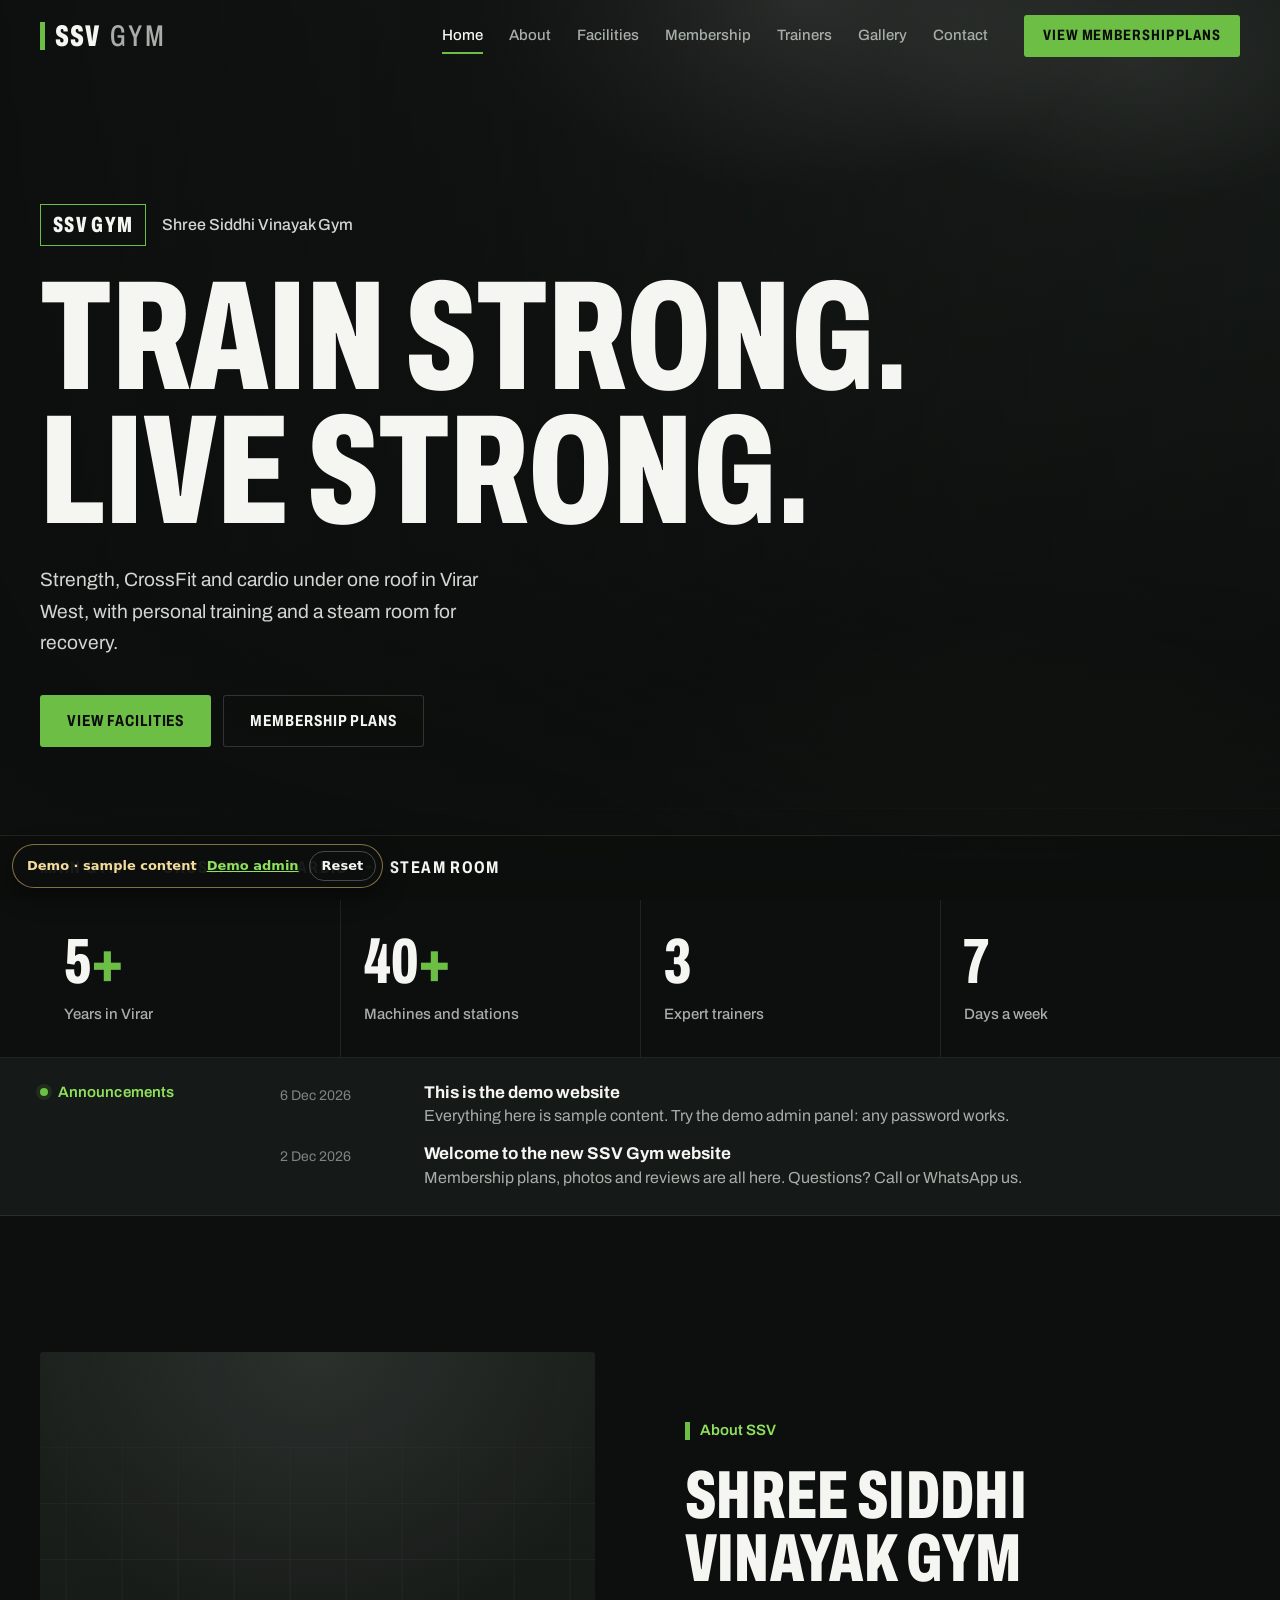
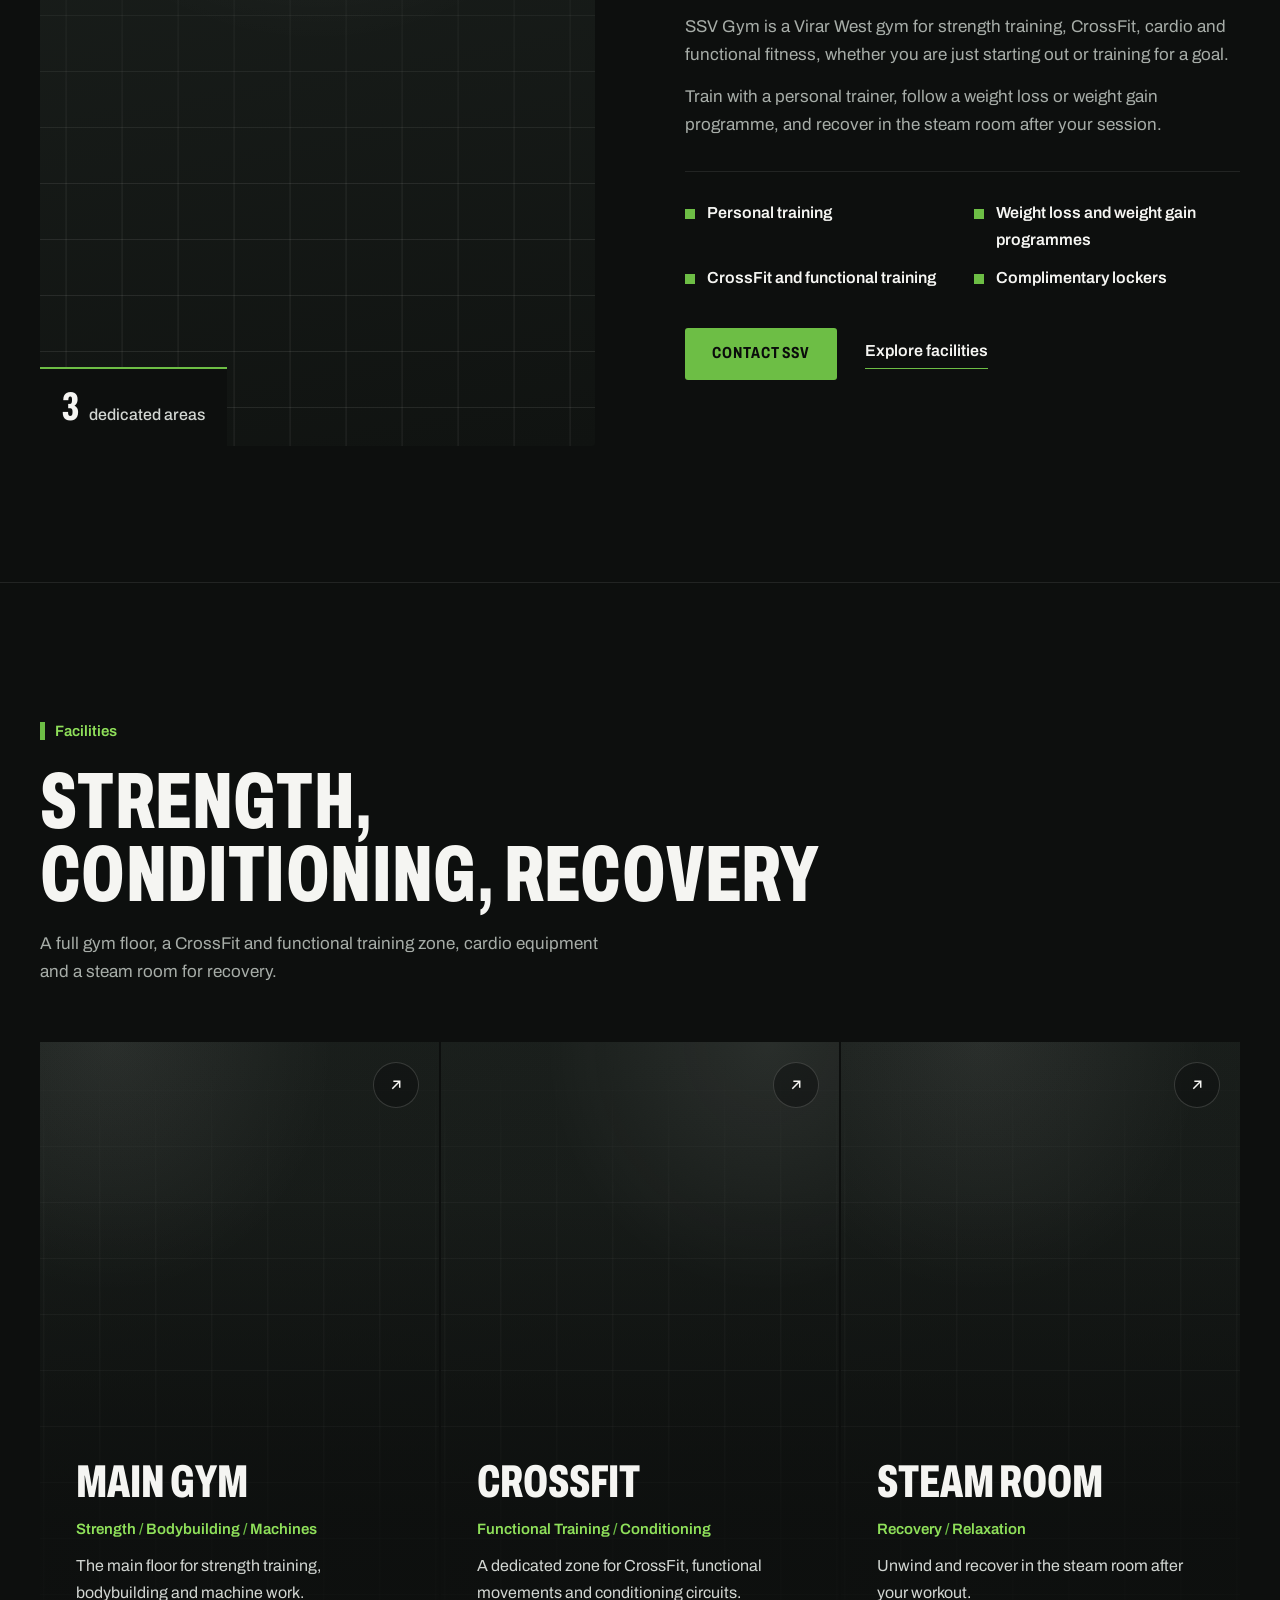
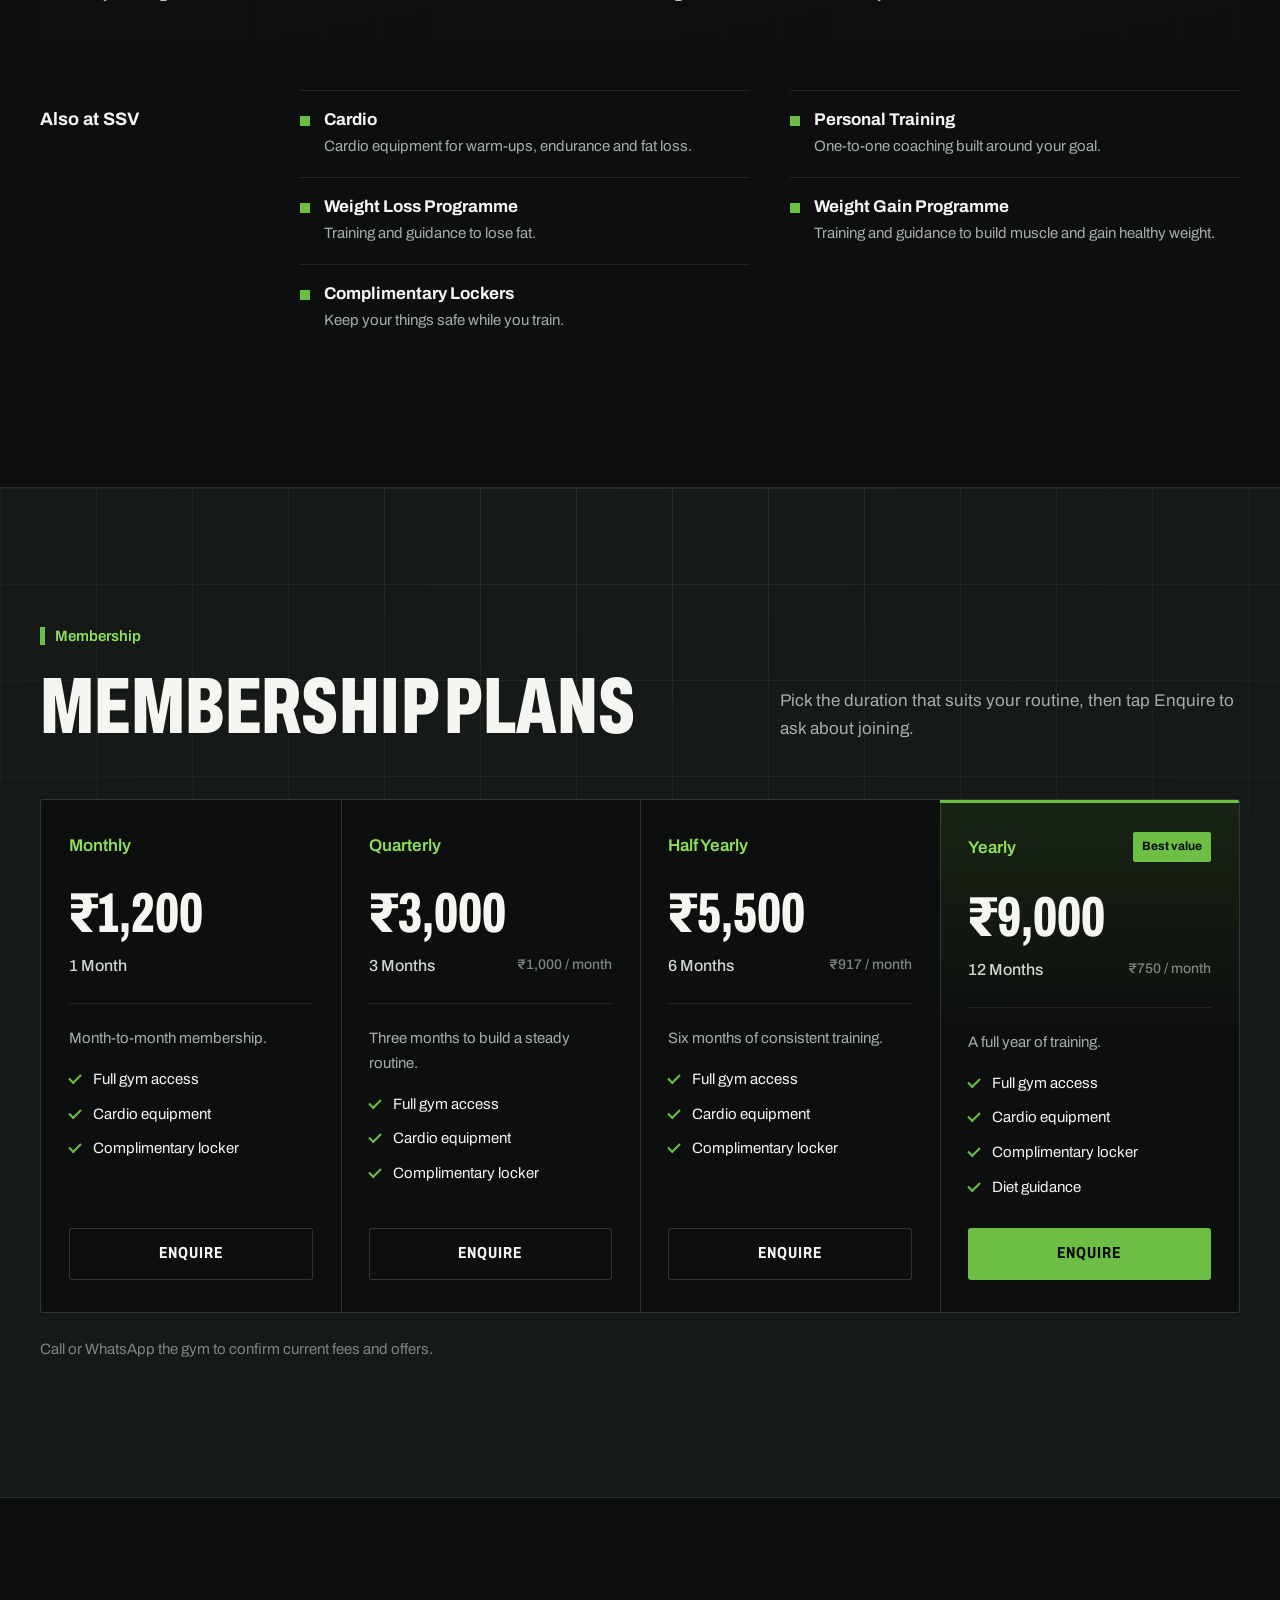
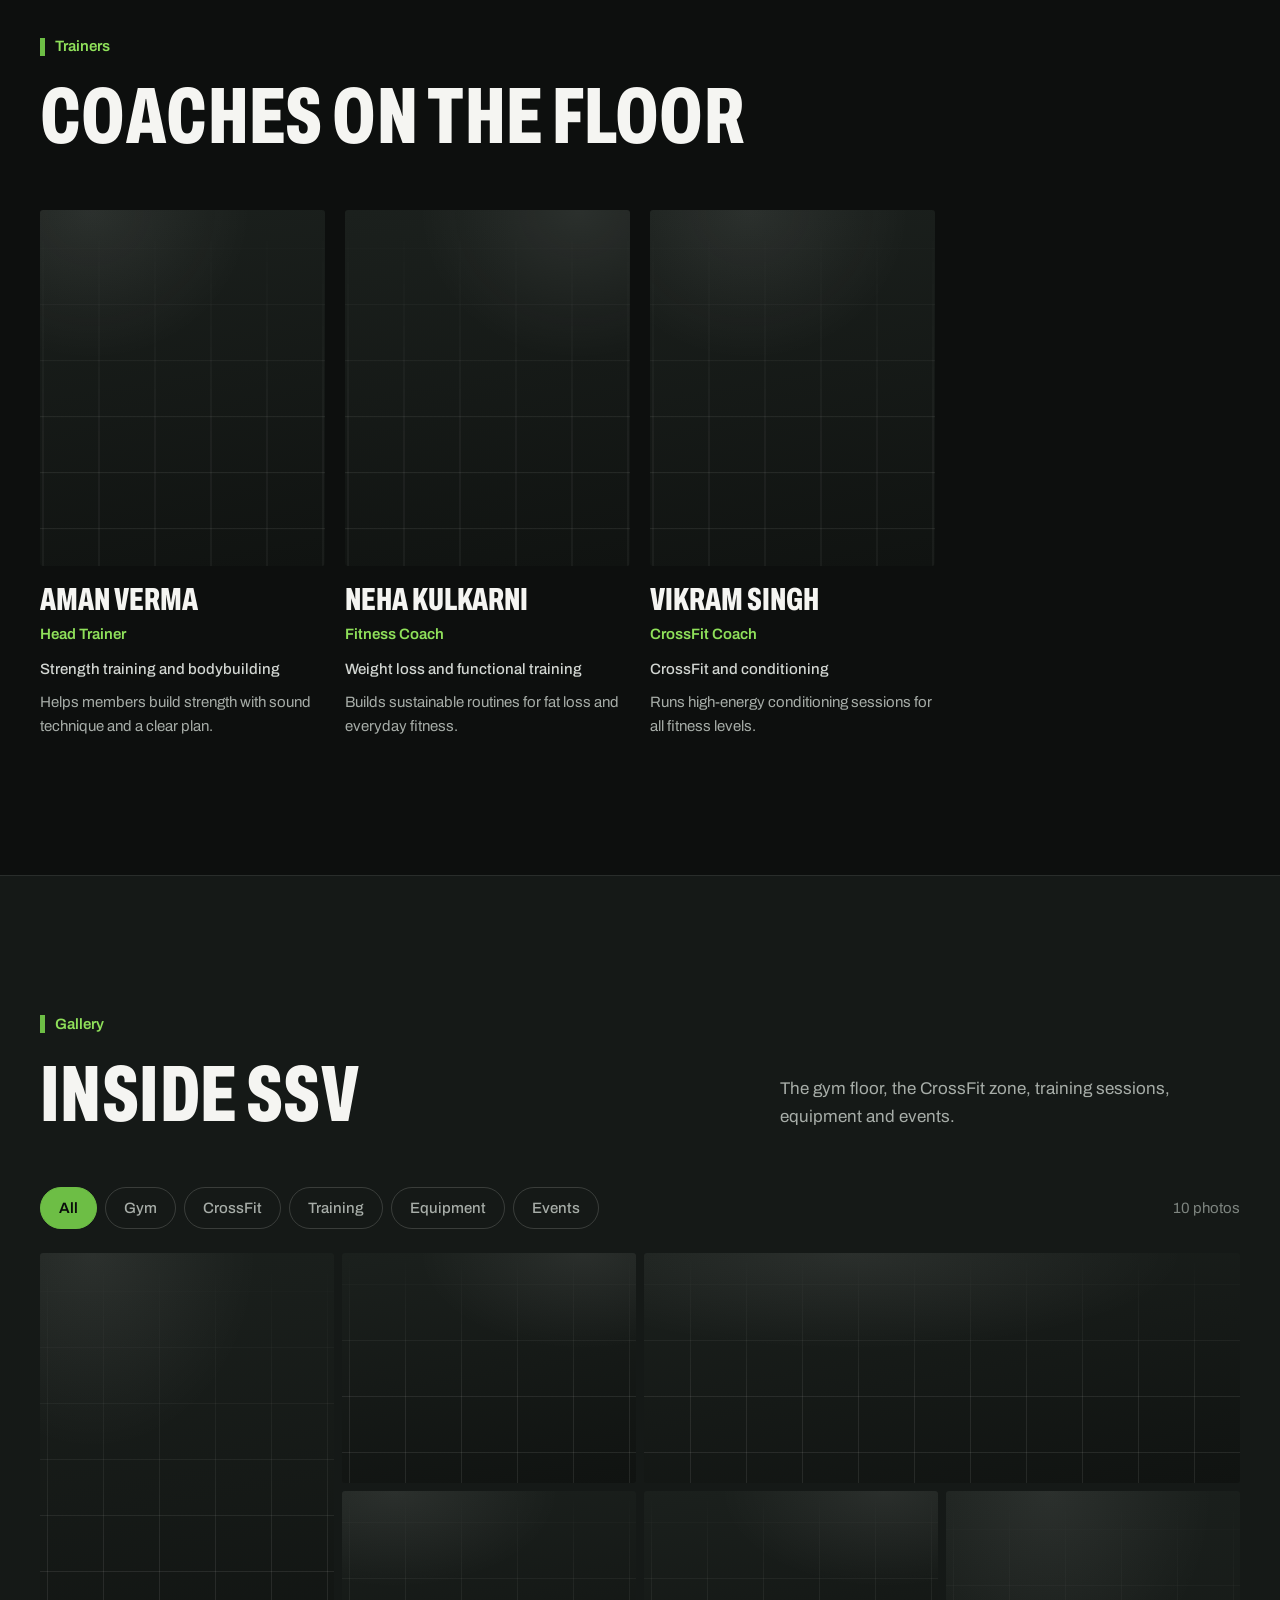
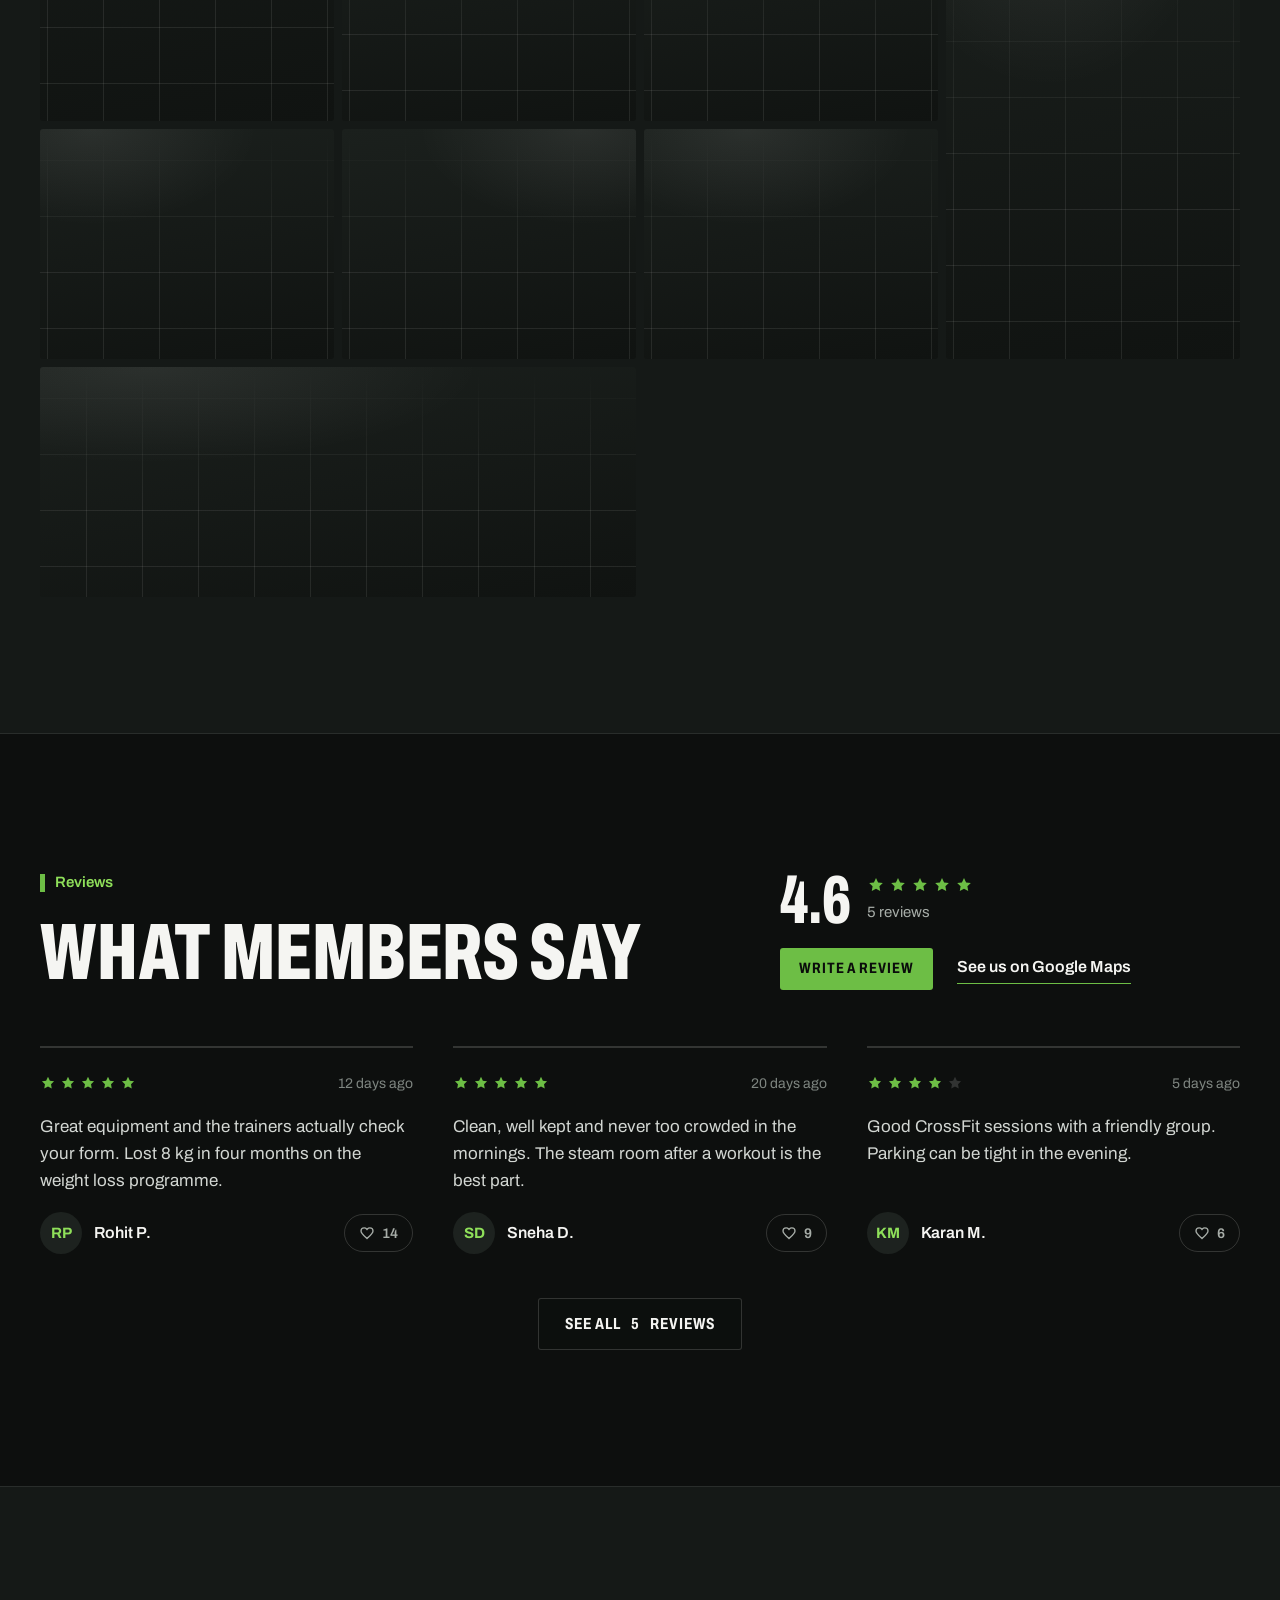
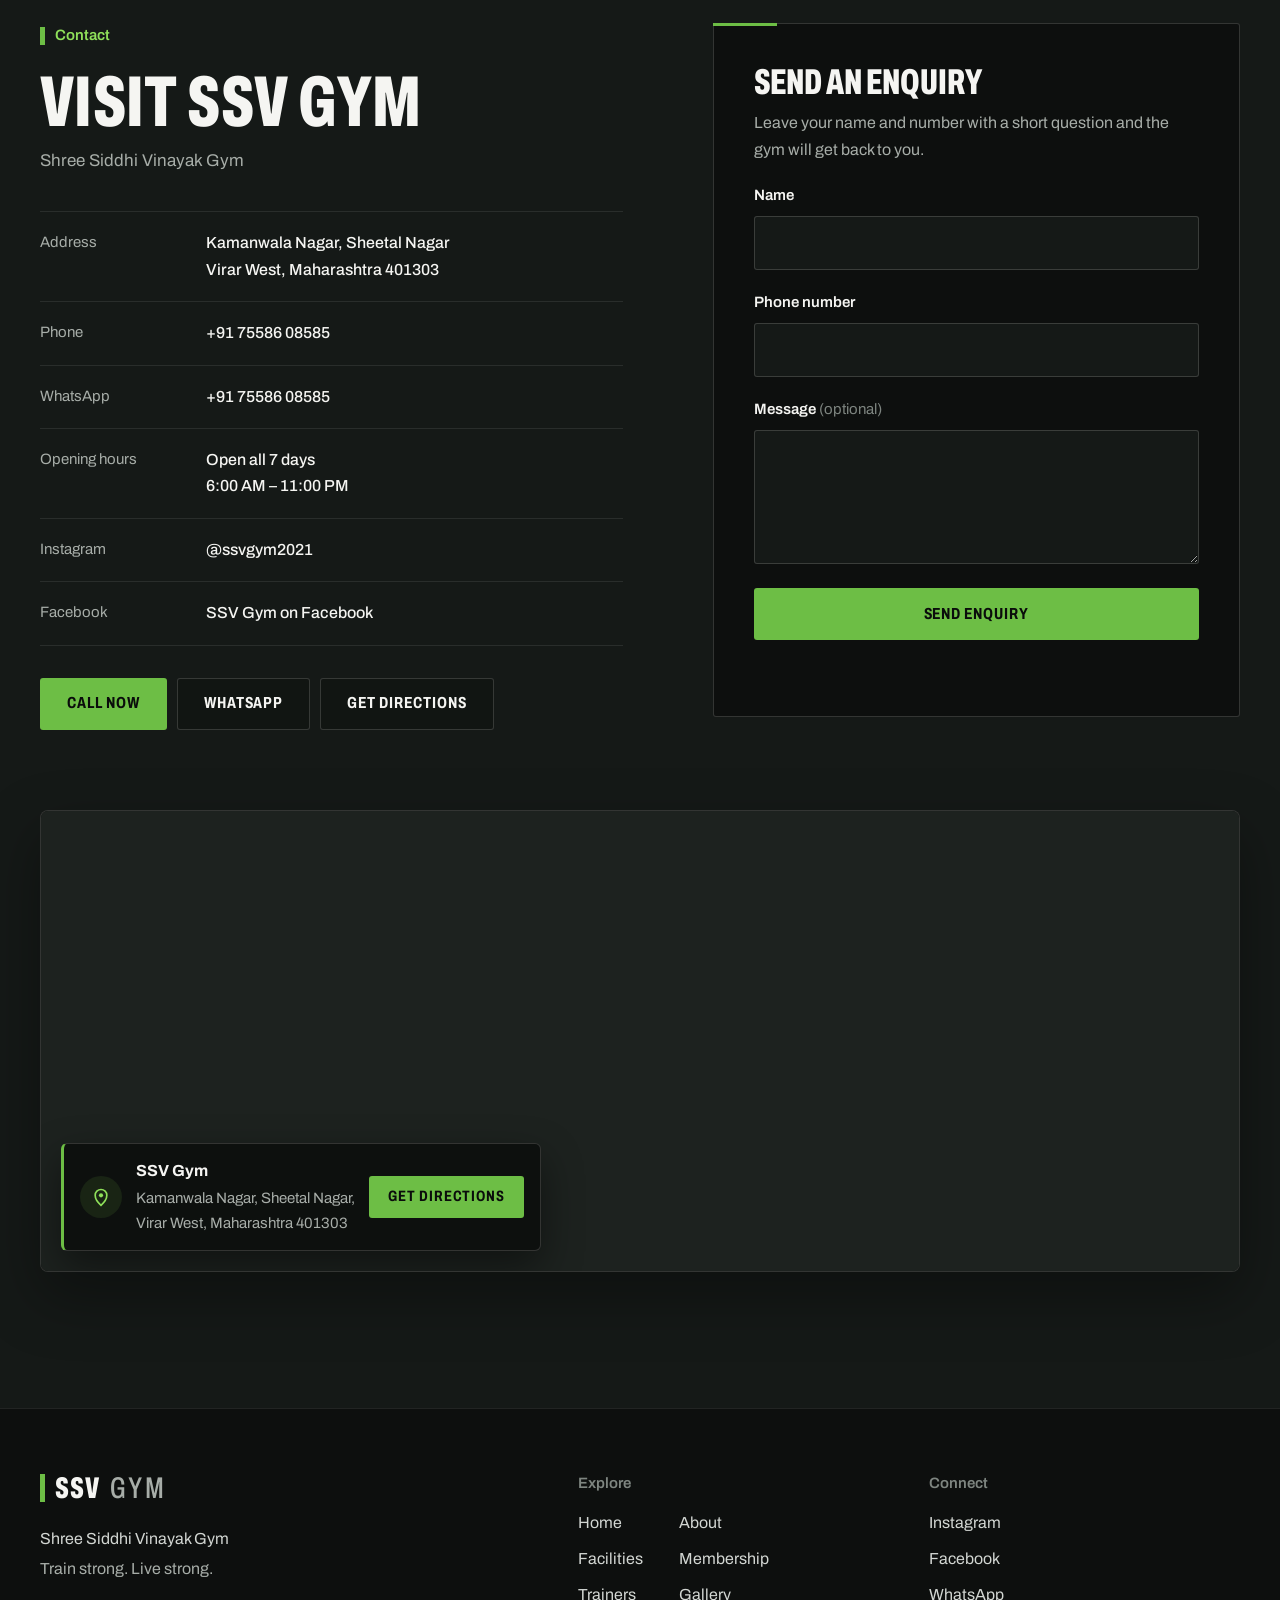
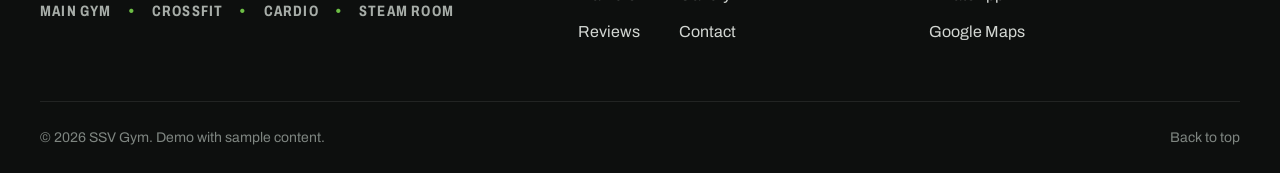
==== demo/index.html @ 65cac1b0 "first commit" ====
<!DOCTYPE html>
<html lang="en">
<head>
  <meta charset="utf-8">
  <meta name="viewport" content="width=device-width, initial-scale=1, viewport-fit=cover">
  <meta name="robots" content="noindex, nofollow">
  <title>Demo · SSV Gym | Shree Siddhi Vinayak Gym, Virar West</title>
  <meta name="description" content="Demo of the SSV Gym website with sample content.">
  <meta name="theme-color" content="#0D0F0E">
  <link rel="icon" href="../assets/favicon.jpg" type="image/jpeg">
  <link rel="preconnect" href="https://fonts.googleapis.com">
  <link rel="preconnect" href="https://fonts.gstatic.com" crossorigin>
  <link rel="stylesheet" href="https://fonts.googleapis.com/css2?family=Archivo:wdth,wght@62..125,400..800&display=swap">
  <link rel="stylesheet" href="../css/style.css?v=1.4.0">
  <script>document.documentElement.classList.add('js');</script>
  <script type="application/json" id="fallback-general">
  {
    "gym_name": "SSV Gym",
    "full_name": "Shree Siddhi Vinayak Gym",
    "phone": "+91 75586 08585",
    "whatsapp": "+91 75586 08585",
    "address": "Kamanwala Nagar, Sheetal Nagar | Virar West, Maharashtra 401303",
    "opening_hours": "Open all 7 days | 6:00 AM – 11:00 PM",
    "maps_url": "https://maps.app.goo.gl/EX4aAEYxKCztUjqv6",
    "instagram_url": "https://www.instagram.com/ssvgym2021/",
    "facebook_url": "https://www.facebook.com/p/SSV-GYM-100069942823280/",
    "review_form": false
  }
  </script>
</head>
<body class="has-mobile-bar">
  <!-- DEMO WEBSITE: sample content from demo-data.js, kept in this browser. -->
  <a class="skip-link" href="#main">Skip to content</a>

  <header class="site-header">
    <div class="container site-header__inner">
      <a class="logo" href="#home" aria-label="SSV Gym, back to top">
        <span class="logo__bar" aria-hidden="true"></span><span class="logo__word">SSV</span><span class="logo__gym">Gym</span>
      </a>
      <nav class="nav" id="site-nav" aria-label="Main">
        <ul class="nav__list">
          <li><a class="nav__link" href="#home">Home</a></li>
          <li><a class="nav__link" href="#about">About</a></li>
          <li><a class="nav__link" href="#facilities">Facilities</a></li>
          <li><a class="nav__link" href="#membership">Membership</a></li>
          <li><a class="nav__link" href="#trainers">Trainers</a></li>
          <li><a class="nav__link" href="#gallery">Gallery</a></li>
          <li><a class="nav__link" href="#contact">Contact</a></li>
        </ul>
        <a class="btn btn--primary btn--sm nav__cta" href="#membership" data-requires="membership">View membership plans</a>
      </nav>
      <button class="nav-toggle" type="button" aria-expanded="false" aria-controls="site-nav" aria-label="Open menu"><span></span><span></span></button>
    </div>
  </header>

  <main id="main">
    <section class="hero" id="home" aria-labelledby="hero-title">
      <div class="hero__media media" id="hero-media" data-label="Hero photo"></div>
      <div class="hero__shade" aria-hidden="true"></div>
      <div class="container hero__inner">
        <h1 class="hero__title" id="hero-title">
          <span class="hero__brand"><b data-g="gym_name">SSV Gym</b><span data-g="full_name">Shree Siddhi Vinayak Gym</span></span>
          <span class="hero__heading" id="hero-heading"><span class="hero__line">Train strong.</span><span class="hero__line">Live strong.</span></span>
        </h1>
        <p class="hero__sub" data-g="hero_subtitle" data-optional>Strength, CrossFit and cardio under one roof in Virar West, with personal training and a steam room for recovery.</p>
        <div class="hero__actions">
          <a class="btn btn--primary" href="#facilities" data-requires="facilities">View facilities</a>
          <a class="btn btn--ghost" href="#membership" data-requires="membership">Membership plans</a>
        </div>
      </div>
      <div class="hero__strip">
        <div class="container">
          <ul class="facility-strip" data-g-list="facility_strip" aria-label="Areas at SSV Gym"><li>Main Gym</li><li>CrossFit</li><li>Cardio</li><li>Steam Room</li></ul>
        </div>
      </div>
    </section>

    <section class="stats" id="stats" aria-label="SSV Gym at a glance" hidden>
      <div class="container"><dl class="stats__grid" id="stats-grid"></dl></div>
    </section>

    <section class="notice" id="announcements" aria-labelledby="notice-title" hidden>
      <div class="container notice__inner">
        <h2 class="notice__label" id="notice-title">Announcements</h2>
        <ul class="notice__list" id="notice-list"></ul>
      </div>
    </section>

    <section class="section about" id="about" aria-labelledby="about-title">
      <div class="container about__grid">
        <div class="about__media reveal">
          <div class="media media--portrait" id="about-media" data-label="About photo"></div>
          <p class="about__tag" hidden><strong id="zone-count">3</strong> dedicated areas</p>
        </div>
        <div class="about__body reveal">
          <p class="section-label">About SSV</p>
          <h2 id="about-title" data-g="about_heading">Shree Siddhi Vinayak Gym</h2>
          <div class="about__text" id="about-text"><p>SSV Gym is a Virar West gym for strength training, CrossFit, cardio and functional fitness.</p></div>
          <ul class="highlights" id="about-highlights"></ul>
          <div class="about__actions">
            <a class="btn btn--primary" href="#contact">Contact SSV</a>
            <a class="text-link" href="#facilities" data-requires="facilities">Explore facilities</a>
          </div>
        </div>
      </div>
    </section>

    <section class="section facilities" id="facilities" aria-labelledby="facilities-title">
      <div class="container">
        <header class="section-head reveal">
          <p class="section-label">Facilities</p>
          <h2 id="facilities-title">Strength, conditioning, recovery</h2>
          <p class="section-head__lead" data-g="facilities_intro" data-optional></p>
        </header>
        <div class="facility-grid reveal" id="facility-grid"></div>
        <div class="facility-extra" id="facility-extra" hidden>
          <h3 class="facility-extra__title">Also at SSV</h3>
          <ul class="facility-extra__list" id="facility-extra-list"></ul>
        </div>
      </div>
    </section>

    <section class="section plans" id="membership" aria-labelledby="plans-title">
      <div class="container">
        <header class="section-head section-head--split reveal">
          <div>
            <p class="section-label">Membership</p>
            <h2 id="plans-title">Membership plans</h2>
          </div>
          <p class="section-head__lead">Pick the duration that suits your routine, then tap Enquire to ask about joining.</p>
        </header>
        <div class="plan-board reveal" id="plan-grid"></div>
        <p class="plans__note">Call or WhatsApp the gym to confirm current fees and offers.</p>
      </div>
    </section>

    <section class="section trainers" id="trainers" aria-labelledby="trainers-title">
      <div class="container">
        <header class="section-head reveal">
          <p class="section-label">Trainers</p>
          <h2 id="trainers-title">Coaches on the floor</h2>
        </header>
        <div class="trainer-grid reveal" id="trainer-grid"></div>
      </div>
    </section>

    <section class="section gallery" id="gallery" aria-labelledby="gallery-title">
      <div class="container">
        <header class="section-head section-head--split reveal">
          <div>
            <p class="section-label">Gallery</p>
            <h2 id="gallery-title">Inside SSV</h2>
          </div>
          <p class="section-head__lead">The gym floor, the CrossFit zone, training sessions, equipment and events.</p>
        </header>
        <div class="gallery__bar">
          <div class="chips" id="gallery-filters" role="group" aria-label="Filter photos by category"></div>
          <p class="gallery__count" id="gallery-count" aria-live="polite"></p>
        </div>
        <div class="gallery-grid" id="gallery-grid"></div>
      </div>
    </section>

    <section class="section reviews" id="reviews" aria-labelledby="reviews-title">
      <div class="container">
        <header class="section-head section-head--split reveal">
          <div>
            <p class="section-label">Reviews</p>
            <h2 id="reviews-title">What members say</h2>
          </div>
          <div class="reviews__aside">
            <div class="reviews__summary" id="reviews-summary" hidden>
              <strong class="reviews__avg" id="reviews-avg">0.0</strong>
              <div><div id="reviews-avg-stars"></div><span class="reviews__count" id="reviews-count"></span></div>
            </div>
            <div class="reviews__actions">
              <button class="btn btn--primary btn--sm" type="button" id="write-review" hidden>Write a review</button>
              <a class="text-link" id="google-reviews" href="#reviews" target="_blank" rel="noopener" hidden>See us on Google Maps</a>
            </div>
          </div>
        </header>
        <p class="reviews__note" id="reviews-note" role="status" hidden></p>
        <div class="review-grid reveal" id="review-grid"></div>
        <div class="reviews__more" id="reviews-more" hidden>
          <button class="btn btn--ghost" type="button" id="all-reviews">See all <span id="all-reviews-count"></span> reviews</button>
        </div>
      </div>
    </section>

    <section class="section contact" id="contact" aria-labelledby="contact-title">
      <div class="container contact__grid">
        <div class="contact__info reveal">
          <p class="section-label">Contact</p>
          <h2 id="contact-title">Visit <span data-g="gym_name">SSV Gym</span></h2>
          <p class="contact__full" data-g="full_name">Shree Siddhi Vinayak Gym</p>
          <dl class="contact__list">
            <div data-row="address"><dt>Address</dt><dd data-g-lines="address"></dd></div>
            <div data-row="phone"><dt>Phone</dt><dd><a data-link="phone" data-show="phone" href="tel:+917558608585">+91 75586 08585</a></dd></div>
            <div data-row="whatsapp"><dt>WhatsApp</dt><dd><a data-link="whatsapp" data-show="whatsapp" href="https://wa.me/917558608585" target="_blank" rel="noopener">+91 75586 08585</a></dd></div>
            <div data-row="hours"><dt>Opening hours</dt><dd data-g-lines="opening_hours"></dd></div>
            <div data-row="instagram"><dt>Instagram</dt><dd><a data-link="instagram" data-show="instagram" href="https://www.instagram.com/ssvgym2021/" target="_blank" rel="noopener">@ssvgym2021</a></dd></div>
            <div data-row="facebook"><dt>Facebook</dt><dd><a data-link="facebook" data-show="facebook" href="https://www.facebook.com/p/SSV-GYM-100069942823280/" target="_blank" rel="noopener">SSV Gym on Facebook</a></dd></div>
          </dl>
          <div class="contact__actions">
            <a class="btn btn--primary" data-link="phone" href="tel:+917558608585">Call now</a>
            <a class="btn btn--ghost" data-link="whatsapp" href="https://wa.me/917558608585" target="_blank" rel="noopener">WhatsApp</a>
            <a class="btn btn--ghost" data-link="maps" href="https://maps.app.goo.gl/EX4aAEYxKCztUjqv6" target="_blank" rel="noopener">Get directions</a>
          </div>
        </div>
        <div class="contact__side reveal">
          <form class="enquiry" id="enquiry-form" novalidate>
            <h3>Send an enquiry</h3>
            <p class="enquiry__intro">Leave your name and number with a short question and the gym will get back to you.</p>
            <div class="field"><label for="enq-name">Name</label><input id="enq-name" name="name" type="text" autocomplete="name" maxlength="80" required></div>
            <div class="field"><label for="enq-phone">Phone number</label><input id="enq-phone" name="phone" type="tel" autocomplete="tel" inputmode="tel" maxlength="20" required></div>
            <div class="field"><label for="enq-message">Message <span>(optional)</span></label><textarea id="enq-message" name="message" rows="4" maxlength="1000"></textarea></div>
            <div class="hp" aria-hidden="true"><label for="enq-website">Leave this empty</label><input id="enq-website" name="website" type="text" tabindex="-1" autocomplete="off"></div>
            <button class="btn btn--primary btn--block" type="submit">Send enquiry</button>
            <p class="enquiry__status" id="enquiry-status" role="status" aria-live="polite"></p>
          </form>
        </div>
      </div>
      <div class="container contact__map reveal" hidden>
        <figure class="map" id="map-embed"></figure>
      </div>
    </section>
  </main>

  <footer class="site-footer">
    <div class="container footer__grid">
      <div class="footer__brand">
        <a class="logo" href="#home" aria-label="SSV Gym, back to top"><span class="logo__bar" aria-hidden="true"></span><span class="logo__word">SSV</span><span class="logo__gym">Gym</span></a>
        <p class="footer__full" data-g="full_name">Shree Siddhi Vinayak Gym</p>
        <p class="footer__tagline" data-g="tagline" data-optional></p>
        <ul class="facility-strip facility-strip--small" data-g-list="facility_strip"></ul>
      </div>
      <nav aria-label="Footer">
        <h2 class="footer__title">Explore</h2>
        <ul class="footer__nav">
          <li><a href="#home">Home</a></li>
          <li><a href="#about">About</a></li>
          <li><a href="#facilities">Facilities</a></li>
          <li><a href="#membership">Membership</a></li>
          <li><a href="#trainers">Trainers</a></li>
          <li><a href="#gallery">Gallery</a></li>
          <li><a href="#reviews">Reviews</a></li>
          <li><a href="#contact">Contact</a></li>
        </ul>
      </nav>
      <div id="footer-connect">
        <h2 class="footer__title">Connect</h2>
        <ul class="footer__links">
          <li><a data-link="instagram" href="https://www.instagram.com/ssvgym2021/" target="_blank" rel="noopener">Instagram</a></li>
          <li><a data-link="facebook" href="https://www.facebook.com/p/SSV-GYM-100069942823280/" target="_blank" rel="noopener">Facebook</a></li>
          <li><a data-link="whatsapp" href="https://wa.me/917558608585" target="_blank" rel="noopener">WhatsApp</a></li>
          <li><a data-link="maps" href="https://maps.app.goo.gl/EX4aAEYxKCztUjqv6" target="_blank" rel="noopener">Google Maps</a></li>
        </ul>
      </div>
    </div>
    <div class="container footer__bottom">
      <p>&copy; <span id="year">2026</span> SSV Gym. Demo with sample content.</p>
      <a href="#home">Back to top</a>
    </div>
  </footer>

  <nav class="mobile-bar" id="mobile-bar" aria-label="Quick contact">
    <a class="btn btn--ghost" data-link="phone" href="tel:+917558608585">Call</a>
    <a class="btn btn--primary" data-link="whatsapp" href="https://wa.me/917558608585" target="_blank" rel="noopener">WhatsApp</a>
  </nav>

  <dialog class="lightbox" id="lightbox" aria-label="Photo viewer">
    <div class="lightbox__inner">
      <button class="lb-btn lightbox__close" type="button" data-lb="close" aria-label="Close photo viewer"><svg viewBox="0 0 24 24" aria-hidden="true"><path d="M6 6l12 12M18 6L6 18"/></svg></button>
      <button class="lb-btn lightbox__prev" type="button" data-lb="prev" aria-label="Previous photo"><svg viewBox="0 0 24 24" aria-hidden="true"><path d="M15 5l-7 7 7 7"/></svg></button>
      <figure class="lightbox__figure">
        <div id="lb-media"></div>
        <figcaption><span class="lightbox__count" id="lb-count"></span><strong id="lb-title"></strong><span id="lb-caption"></span></figcaption>
      </figure>
      <button class="lb-btn lightbox__next" type="button" data-lb="next" aria-label="Next photo"><svg viewBox="0 0 24 24" aria-hidden="true"><path d="M9 5l7 7-7 7"/></svg></button>
    </div>
  </dialog>

  <dialog class="sheet" id="reviews-dialog" aria-labelledby="reviews-dialog-title">
    <div class="sheet__panel">
      <header class="sheet__head">
        <h2 id="reviews-dialog-title">All reviews</h2>
        <button class="lb-btn sheet__close" type="button" data-close aria-label="Close"><svg viewBox="0 0 24 24" aria-hidden="true"><path d="M6 6l12 12M18 6L6 18"/></svg></button>
      </header>
      <div class="sheet__bar">
        <div class="chips" role="group" aria-label="Sort reviews">
          <button type="button" class="chip" data-sort="top" aria-pressed="true">Most liked</button>
          <button type="button" class="chip" data-sort="new" aria-pressed="false">Newest</button>
        </div>
      </div>
      <div class="sheet__body">
        <div class="review-list" id="review-list"></div>
        <button class="btn btn--ghost btn--block" type="button" id="review-list-more" hidden>Show more reviews</button>
      </div>
    </div>
  </dialog>

  <dialog class="sheet sheet--narrow" id="review-dialog" aria-labelledby="review-dialog-title">
    <form class="sheet__panel review-form" id="review-form" novalidate>
      <header class="sheet__head">
        <h2 id="review-dialog-title">Write a review</h2>
        <button class="lb-btn sheet__close" type="button" data-close aria-label="Close"><svg viewBox="0 0 24 24" aria-hidden="true"><path d="M6 6l12 12M18 6L6 18"/></svg></button>
      </header>
      <div class="sheet__body">
        <fieldset class="stars-input">
          <legend>Your rating</legend>
          <div class="stars-input__row">
            <input type="radio" id="rate-5" name="rating" value="5"><label for="rate-5"><span class="sr-only">5 stars</span><svg viewBox="0 0 24 24" aria-hidden="true"><path d="M12 2.8l2.8 5.7 6.3.9-4.55 4.43 1.07 6.27L12 17.1l-5.62 2.99 1.07-6.27L2.9 9.4l6.3-.9z"/></svg></label>
            <input type="radio" id="rate-4" name="rating" value="4"><label for="rate-4"><span class="sr-only">4 stars</span><svg viewBox="0 0 24 24" aria-hidden="true"><path d="M12 2.8l2.8 5.7 6.3.9-4.55 4.43 1.07 6.27L12 17.1l-5.62 2.99 1.07-6.27L2.9 9.4l6.3-.9z"/></svg></label>
            <input type="radio" id="rate-3" name="rating" value="3"><label for="rate-3"><span class="sr-only">3 stars</span><svg viewBox="0 0 24 24" aria-hidden="true"><path d="M12 2.8l2.8 5.7 6.3.9-4.55 4.43 1.07 6.27L12 17.1l-5.62 2.99 1.07-6.27L2.9 9.4l6.3-.9z"/></svg></label>
            <input type="radio" id="rate-2" name="rating" value="2"><label for="rate-2"><span class="sr-only">2 stars</span><svg viewBox="0 0 24 24" aria-hidden="true"><path d="M12 2.8l2.8 5.7 6.3.9-4.55 4.43 1.07 6.27L12 17.1l-5.62 2.99 1.07-6.27L2.9 9.4l6.3-.9z"/></svg></label>
            <input type="radio" id="rate-1" name="rating" value="1"><label for="rate-1"><span class="sr-only">1 star</span><svg viewBox="0 0 24 24" aria-hidden="true"><path d="M12 2.8l2.8 5.7 6.3.9-4.55 4.43 1.07 6.27L12 17.1l-5.62 2.99 1.07-6.27L2.9 9.4l6.3-.9z"/></svg></label>
          </div>
          <span class="stars-input__text" id="rating-text" aria-hidden="true">Tap a star</span>
        </fieldset>
        <div class="field"><label for="rev-name">Your name</label><input id="rev-name" name="name" type="text" autocomplete="name" maxlength="60" required></div>
        <div class="field"><label for="rev-text">Your review</label><textarea id="rev-text" name="review" rows="5" maxlength="800" required></textarea><small class="field__count"><span id="rev-count">0</span> / 800</small></div>
        <div class="hp" aria-hidden="true"><label for="rev-website">Leave this empty</label><input id="rev-website" name="website" type="text" tabindex="-1" autocomplete="off"></div>
        <button class="btn btn--primary btn--block" type="submit">Post review</button>
        <p class="enquiry__status" id="review-status" role="status" aria-live="polite"></p>
        <p class="review-form__note">Demo: reviews are kept in this browser only.</p>
      </div>
    </form>
  </dialog>

  <script src="../js/config.js?v=1.4.0"></script>
  <script src="../js/utils.js?v=1.4.0"></script>
  <script src="demo-data.js?v=1.4.0"></script>
  <script src="demo-api.js?v=1.4.0"></script>
  <script src="../js/gallery.js?v=1.4.0"></script>
  <script src="../js/main.js?v=1.4.0"></script>
  <script>
    (function () {
      var small = window.matchMedia('(max-width: 760px)').matches;
      var bar = document.createElement('div');
      bar.setAttribute('role', 'note');
      bar.style.cssText = 'position:fixed;left:12px;bottom:' + (small ? '88px' : '12px') + ';z-index:45;display:flex;align-items:center;gap:10px;padding:6px 6px 6px 14px;border:1px solid rgba(233,196,106,.55);border-radius:999px;background:rgba(13,15,14,.95);color:#F3DC9C;font:600 13px/1.2 system-ui,sans-serif;box-shadow:0 8px 24px rgba(0,0,0,.45)';
      bar.innerHTML = 'Demo · sample content <a href="admin.html" style="color:#8FE05A;text-decoration:underline">Demo admin</a> <button type="button" style="padding:6px 12px;border:1px solid rgba(245,245,242,.25);border-radius:999px;background:none;color:#F5F5F2;font:inherit;cursor:pointer">Reset</button>';
      bar.querySelector('button').addEventListener('click', function () {
        if (!confirm('Restore the sample data? Changes made in the demo are lost.')) return;
        API.reset();
        location.reload();
      });
      document.body.appendChild(bar);
    })();
  </script>
</body>
</html>
---- css/style.css ----
/* ==========================================================================
   SSV GYM — WEBSITE STYLES                                           v1.4.0
   Palette taken from the gym itself: rubber floor black, charcoal panels,
   machine-frame green (accent only), chalk white. The 5px green bar used in
   the logo is the one recurring ornament. Grids echo the floor tiles.
   Change colours in :root and everything else follows.
   ========================================================================== */

:root {
  color-scheme: dark;     /* dark scrollbars and form controls */
  --bg: #0D0F0E;          /* rubber floor */
  --bg-2: #151917;        /* charcoal panels */
  --bg-3: #1D221F;        /* raised surfaces */
  --line: rgba(245, 245, 242, 0.09);
  --line-2: rgba(245, 245, 242, 0.16);
  --green: #6DBE45;       /* machine-frame green, accents only */
  --green-2: #8FE05A;     /* hover / highlight */
  --green-soft: rgba(109, 190, 69, 0.12);
  --text: #F5F5F2;
  --text-2: #D2D6D2;
  --muted: #A7ADA8;
  --muted-2: #7E8580;
  --error: #F0957F;
  --scroll: #343B37;
  --scroll-hover: #4A544E;

  --font: "Archivo", "Helvetica Neue", Arial, sans-serif;
  --font-narrow: "Archivo", "Arial Narrow", "Roboto Condensed", sans-serif;

  --container: 1240px;
  --gutter: clamp(20px, 4vw, 40px);
  --header-h: 72px;
  --radius: 3px;
  --ease: cubic-bezier(0.2, 0.7, 0.2, 1);
}

/* ---------- base ---------- */
*, *::before, *::after { box-sizing: border-box; }
html { scroll-behavior: smooth; -webkit-text-size-adjust: 100%; scrollbar-color: var(--scroll) var(--bg); scrollbar-width: thin; }
body { margin: 0; background: var(--bg); color: var(--text); font: 400 1rem/1.65 var(--font); -webkit-font-smoothing: antialiased; }
img, svg { display: block; max-width: 100%; }
a { color: inherit; text-decoration: none; }
h1, h2, h3, h4, p, ul, dl, dd, figure, blockquote { margin: 0; }
ul { padding: 0; list-style: none; }
button, input, textarea { font: inherit; color: inherit; }
[hidden] { display: none !important; }
:focus-visible { outline: 2px solid var(--green-2); outline-offset: 3px; }
::selection { background: var(--green); color: var(--bg); }
/* Scrollbars that match the dark design (Chrome, Edge, Safari; Firefox uses scrollbar-color above) */
::-webkit-scrollbar { width: 10px; height: 10px; }
::-webkit-scrollbar-track { background: var(--bg); }
::-webkit-scrollbar-thumb { border: 2px solid var(--bg); border-radius: 999px; background: var(--scroll); }
::-webkit-scrollbar-thumb:hover { background: var(--scroll-hover); }
.sr-only { position: absolute; width: 1px; height: 1px; margin: -1px; padding: 0; overflow: hidden; clip: rect(0 0 0 0); white-space: nowrap; border: 0; }
.skip-link { position: absolute; left: 16px; top: -64px; z-index: 100; padding: 12px 18px; background: var(--green); color: var(--bg); font-weight: 600; transition: top .2s; }
.skip-link:focus { top: 12px; }
.container { width: min(100% - 2 * var(--gutter), var(--container)); margin-inline: auto; }

h1, h2 { font-family: var(--font-narrow); font-stretch: 62.5%; font-weight: 800; line-height: .92; letter-spacing: .005em; text-transform: uppercase; }
h3, h4 { font-weight: 700; line-height: 1.25; }

/* ---------- shared components ---------- */
.section { padding-block: clamp(80px, 11vw, 136px); }
section[id] { scroll-margin-top: var(--header-h); }

.section-label { display: inline-flex; align-items: center; gap: 10px; color: var(--green-2); font-size: .9375rem; font-weight: 600; }
.section-label::before { content: ""; width: 5px; height: 18px; background: var(--green); }

.section-head { max-width: 780px; margin-bottom: clamp(36px, 5vw, 56px); }
.section-head h2 { margin-top: 16px; font-size: clamp(2.75rem, 6.4vw, 5rem); }
.section-head__lead { margin-top: 18px; max-width: 58ch; color: var(--muted); font-size: 1.0625rem; }
.section-head--split { max-width: none; display: grid; gap: 20px; align-items: end; }
@media (min-width: 900px) {
  .section-head--split { grid-template-columns: minmax(0, 1fr) minmax(0, 460px); gap: 48px; }
  .section-head--split .section-head__lead { margin-top: 0; }
}

.btn { display: inline-flex; align-items: center; justify-content: center; gap: 10px; min-height: 52px; padding: 0 26px; border: 1px solid transparent; border-radius: var(--radius); font-family: var(--font-narrow); font-stretch: 75%; font-weight: 700; font-size: 1rem; letter-spacing: .06em; text-transform: uppercase; white-space: nowrap; cursor: pointer; transition: background-color .2s, border-color .2s, color .2s; }
.btn--primary { background: var(--green); color: #0A0C0B; }
.btn--primary:hover { background: var(--green-2); }
.btn--ghost { border-color: var(--line-2); background: rgba(13, 15, 14, .4); color: var(--text); }
.btn--ghost:hover { border-color: var(--green); color: var(--green-2); }
.btn--sm { min-height: 42px; padding: 0 18px; font-size: .9375rem; }
.btn--block { width: 100%; }
.btn[disabled] { opacity: .6; pointer-events: none; }
.text-link { padding-bottom: 3px; border-bottom: 1px solid var(--green); font-weight: 600; transition: color .2s; }
.text-link:hover { color: var(--green-2); }

/* ---------- image boxes & designed placeholders ---------- */
.media { position: relative; overflow: hidden; background: radial-gradient(80% 60% at var(--ph-x, 50%) 0%, rgba(245, 245, 242, .08), transparent 70%), linear-gradient(170deg, #1B201D 0%, #101311 100%); }
.media img { position: absolute; inset: 0; width: 100%; height: 100%; object-fit: cover; }
.media:not(.has-img)::before { content: ""; position: absolute; inset: 0; background-image: linear-gradient(var(--line) 1px, transparent 1px), linear-gradient(90deg, var(--line) 1px, transparent 1px); background-size: 56px 56px; background-position: center; -webkit-mask-image: linear-gradient(180deg, transparent, #000 65%); mask-image: linear-gradient(180deg, transparent, #000 65%); }
.tone-1 { --ph-x: 18%; }
.tone-2 { --ph-x: 82%; }
.tone-3 { --ph-x: 35%; }

/* ---------- header & navigation ---------- */
.site-header { position: fixed; inset: 0 0 auto; z-index: 50; height: var(--header-h); border-bottom: 1px solid transparent; transition: background-color .3s, border-color .3s; }
.site-header.is-scrolled { background: rgba(13, 15, 14, .9); border-bottom-color: var(--line); -webkit-backdrop-filter: blur(12px); backdrop-filter: blur(12px); }
.site-header__inner { height: 100%; display: flex; align-items: center; justify-content: space-between; gap: 24px; }
.logo { position: relative; z-index: 2; display: inline-flex; align-items: center; gap: 10px; font-family: var(--font-narrow); font-stretch: 62.5%; font-size: 1.875rem; line-height: 1; text-transform: uppercase; }
.logo__bar { width: 5px; height: 28px; background: var(--green); }
.logo__word { font-weight: 800; letter-spacing: .03em; }
.logo__gym { font-weight: 500; letter-spacing: .08em; color: var(--muted); }
.nav { display: flex; align-items: center; gap: 36px; }
.nav__list { display: flex; gap: 26px; }
.nav__link { position: relative; display: block; padding: 8px 0; color: var(--muted); font-size: .9375rem; font-weight: 500; transition: color .2s; }
.nav__link::after { content: ""; position: absolute; left: 0; right: 0; bottom: 2px; height: 2px; background: var(--green); transform: scaleX(0); transform-origin: left; transition: transform .3s var(--ease); }
.nav__link:hover, .nav__link.is-active { color: var(--text); }
.nav__link:hover::after, .nav__link.is-active::after { transform: scaleX(1); }
.nav-toggle { display: none; }

@media (max-width: 1080px) {
  .nav-toggle { position: relative; z-index: 2; display: inline-flex; flex-direction: column; justify-content: center; gap: 6px; width: 48px; height: 48px; padding: 0 13px; border: 1px solid var(--line-2); border-radius: var(--radius); background: rgba(13, 15, 14, .5); cursor: pointer; }
  .nav-toggle span { height: 2px; background: var(--text); transition: transform .3s var(--ease); }
  .nav-open .nav-toggle span:first-child { transform: translateY(4px) rotate(45deg); }
  .nav-open .nav-toggle span:last-child { transform: translateY(-4px) rotate(-45deg); }
  .nav { position: fixed; inset: 0; z-index: 1; flex-direction: column; align-items: stretch; justify-content: space-between; gap: 32px; padding: calc(var(--header-h) + 24px) var(--gutter) calc(32px + env(safe-area-inset-bottom)); overflow-y: auto; scrollbar-width: thin; background: var(--bg); opacity: 0; visibility: hidden; transition: opacity .25s, visibility .25s; }
  .nav-open .nav { opacity: 1; visibility: visible; }
  body.nav-open { overflow: hidden; }
  /* backdrop-filter would trap the fixed menu inside the header */
  .nav-open .site-header { background: var(--bg); -webkit-backdrop-filter: none; backdrop-filter: none; }
  .nav__list { flex-direction: column; gap: 0; }
  .nav__link { padding: 14px 0; border-bottom: 1px solid var(--line); color: var(--text); font-family: var(--font-narrow); font-stretch: 62.5%; font-weight: 800; font-size: 2.25rem; line-height: 1; text-transform: uppercase; }
  .nav__link::after { display: none; }
  .nav__link.is-active { color: var(--green-2); }
  .nav__cta { min-height: 54px; }
}

/* ---------- hero ---------- */
.hero { position: relative; isolation: isolate; display: flex; flex-direction: column; justify-content: flex-end; min-height: 640px; min-height: max(640px, 100svh); overflow: hidden; }
.hero__media { position: absolute; inset: 0; z-index: -2; }
.hero__shade { position: absolute; inset: 0; z-index: -1; background: linear-gradient(90deg, rgba(13, 15, 14, .94) 0%, rgba(13, 15, 14, .72) 38%, rgba(13, 15, 14, .25) 75%, rgba(13, 15, 14, .15) 100%), linear-gradient(0deg, var(--bg) 0%, rgba(13, 15, 14, 0) 38%); }
/* No hero photo: overhead lights and a perspective floor-tile grid */
.hero__media:not(.has-img) { background: radial-gradient(36% 30% at 62% 0%, rgba(245, 245, 242, .16), transparent 70%), radial-gradient(28% 24% at 88% 6%, rgba(245, 245, 242, .10), transparent 70%), radial-gradient(50% 45% at 78% 100%, rgba(109, 190, 69, .12), transparent 70%), linear-gradient(180deg, #1A1F1C 0%, #0D0F0E 75%); }
.hero__media:not(.has-img)::before { inset: auto -40% 0 -40%; height: 62%; background-image: linear-gradient(var(--line-2) 1px, transparent 1px), linear-gradient(90deg, var(--line-2) 1px, transparent 1px); background-size: 96px 96px; transform: perspective(520px) rotateX(64deg); transform-origin: bottom; -webkit-mask-image: linear-gradient(0deg, #000 10%, transparent 90%); mask-image: linear-gradient(0deg, #000 10%, transparent 90%); }
.hero__inner { padding-top: calc(var(--header-h) + 72px); padding-bottom: clamp(48px, 7vw, 88px); }
.hero__title { display: flex; flex-direction: column; gap: 24px; }
.hero__brand { display: flex; flex-wrap: wrap; align-items: center; gap: 10px 16px; color: var(--text-2); font-family: var(--font); font-stretch: 100%; font-size: 1rem; font-weight: 500; line-height: 1.2; letter-spacing: 0; text-transform: none; }
.hero__brand b { padding: 7px 12px 6px; border: 1px solid var(--green); color: var(--text); font-family: var(--font-narrow); font-stretch: 62.5%; font-weight: 800; font-size: 1.375rem; letter-spacing: .06em; text-transform: uppercase; }
.hero__heading { display: block; font-size: clamp(2.75rem, 13.5vw, 9.75rem); line-height: .86; }
.hero__line { display: block; }
.hero__sub { max-width: 44ch; margin-top: 26px; color: var(--text-2); font-size: clamp(1.0625rem, 1.5vw, 1.25rem); }
.hero__actions { display: flex; flex-wrap: wrap; gap: 12px; margin-top: 36px; }
.hero__strip { border-top: 1px solid var(--line); background: rgba(13, 15, 14, .7); -webkit-backdrop-filter: blur(8px); backdrop-filter: blur(8px); }
.facility-strip { display: flex; flex-wrap: wrap; align-items: center; min-height: 64px; row-gap: 6px; font-family: var(--font-narrow); font-stretch: 75%; font-weight: 700; font-size: 1.0625rem; letter-spacing: .08em; text-transform: uppercase; }
.facility-strip li + li::before { content: "\2022"; margin: 0 16px; color: var(--green); }
.facility-strip--small { min-height: 0; margin-top: 16px; color: var(--muted); font-size: .9375rem; }

/* The one orchestrated moment: hero load sequence */
@keyframes rise { from { opacity: 0; transform: translateY(28px); } to { opacity: 1; transform: none; } }
@keyframes settle { from { opacity: 0; transform: scale(1.06); } to { opacity: 1; transform: none; } }
@keyframes fade { from { opacity: 0; } to { opacity: 1; } }
.js .hero__media { animation: settle 1.6s var(--ease) both; }
.js .hero__brand, .js .hero__line, .js .hero__sub, .js .hero__actions { animation: rise .9s var(--ease) both; }
.js .hero__line:nth-child(1) { animation-delay: .1s; }
.js .hero__line:nth-child(2) { animation-delay: .2s; }
.js .hero__line:nth-child(3) { animation-delay: .28s; }
.js .hero__sub { animation-delay: .34s; }
.js .hero__actions { animation-delay: .44s; }

/* ---------- stats ---------- */
.stats { border-bottom: 1px solid var(--line); }
.stats__grid { display: grid; grid-template-columns: repeat(auto-fit, minmax(150px, 1fr)); overflow: hidden; }
.stat { display: flex; flex-direction: column-reverse; justify-content: flex-end; gap: 8px; padding: 30px 24px; box-shadow: 1px 0 0 var(--line), 0 1px 0 var(--line); }
.stat__value { font-family: var(--font-narrow); font-stretch: 62.5%; font-weight: 800; font-size: clamp(2.75rem, 5vw, 4rem); line-height: 1; }
.stat__affix { color: var(--green); }
.stat__label { color: var(--muted); font-size: .9375rem; font-weight: 500; }

/* ---------- announcements ---------- */
.notice { border-bottom: 1px solid var(--line); background: var(--bg-2); }
.notice__inner { display: grid; gap: 14px 40px; padding-block: 24px; }
.notice__label { display: inline-flex; align-items: center; gap: 10px; height: fit-content; color: var(--green-2); font-family: var(--font); font-stretch: 100%; font-size: .9375rem; font-weight: 600; line-height: 1.4; text-transform: none; }
.notice__label::before { content: ""; width: 8px; height: 8px; border-radius: 50%; background: var(--green); box-shadow: 0 0 0 4px var(--green-soft); }
.notice__list { display: grid; gap: 14px; }
.notice__item { display: grid; gap: 2px 24px; }
.notice__item time { padding-top: 2px; color: var(--muted-2); font-size: .875rem; }
.notice__item h3 { font-size: 1.0625rem; }
.notice__item p { color: var(--muted); }
@media (min-width: 760px) {
  .notice__inner { grid-template-columns: 200px minmax(0, 1fr); }
  .notice__item { grid-template-columns: 120px minmax(0, 1fr); }
}

/* ---------- about ---------- */
.about__grid { display: grid; gap: 48px; align-items: center; }
.about__media { position: relative; }
.media--portrait { aspect-ratio: 4 / 5; border-radius: var(--radius); }
.about__tag { position: absolute; left: 0; bottom: 0; display: flex; align-items: baseline; gap: 10px; padding: 18px 22px; border-top: 2px solid var(--green); background: var(--bg); color: var(--text-2); font-weight: 500; }
.about__tag strong { font-family: var(--font-narrow); font-stretch: 62.5%; font-weight: 800; font-size: 2.5rem; line-height: 1; color: var(--text); }
.about__body h2 { margin-top: 16px; font-size: clamp(2.5rem, 5.4vw, 4.25rem); }
.about__text { display: grid; gap: 14px; max-width: 60ch; margin-top: 24px; color: var(--muted); font-size: 1.0625rem; }
.highlights { display: grid; grid-template-columns: 1fr 1fr; gap: 12px 24px; margin-top: 32px; padding-top: 28px; border-top: 1px solid var(--line); }
.highlights li { display: flex; align-items: baseline; gap: 12px; font-weight: 600; }
.highlights li::before { content: ""; flex: none; width: 10px; height: 10px; background: var(--green); transform: translateY(1px); }
.about__actions { display: flex; flex-wrap: wrap; align-items: center; gap: 28px; margin-top: 36px; }
@media (min-width: 920px) { .about__grid { grid-template-columns: minmax(0, 1fr) minmax(0, 1fr); gap: clamp(56px, 7vw, 104px); } }
@media (max-width: 480px) { .highlights { grid-template-columns: 1fr; } }

/* ---------- facilities: three zones side by side ---------- */
.facilities { border-top: 1px solid var(--line); }
.facility-grid { display: grid; gap: 2px; }
.facility-card { position: relative; isolation: isolate; display: flex; flex-direction: column; justify-content: flex-end; min-height: clamp(440px, 48vw, 600px); overflow: hidden; background: var(--bg-2); }
.facility-card__media { position: absolute; inset: 0; z-index: -2; transition: transform 1.2s var(--ease); }
.facility-card::before { content: ""; position: absolute; inset: 0; z-index: -1; background: linear-gradient(180deg, rgba(13, 15, 14, .05) 25%, rgba(13, 15, 14, .88) 80%); }
.facility-card::after { content: ""; position: absolute; left: 0; right: 0; bottom: 0; height: 3px; background: var(--green); transform: scaleX(0); transform-origin: left; transition: transform .6s var(--ease); }
a.facility-card:hover::after, a.facility-card:focus-visible::after { transform: scaleX(1); }
.facility-card:hover .facility-card__media { transform: scale(1.04); }
.facility-card:focus-visible { outline-offset: -3px; }
.facility-card__arrow { position: absolute; top: 20px; right: 20px; display: grid; place-items: center; width: 46px; height: 46px; border: 1px solid var(--line-2); border-radius: 50%; background: rgba(13, 15, 14, .5); transition: background-color .3s, border-color .3s, color .3s; }
.facility-card__arrow svg { width: 18px; height: 18px; transform: rotate(-45deg); transition: transform .3s var(--ease); }
.facility-card:hover .facility-card__arrow { border-color: var(--green); background: var(--green); color: #0A0C0B; }
.facility-card:hover .facility-card__arrow svg { transform: none; }
.facility-card__body { padding: clamp(24px, 3vw, 36px); }
.facility-card__title { font-family: var(--font-narrow); font-stretch: 62.5%; font-weight: 800; font-size: clamp(2.25rem, 3.6vw, 3.25rem); line-height: .95; text-transform: uppercase; }
.facility-card__tags { margin-top: 12px; color: var(--green-2); font-size: .9375rem; font-weight: 600; }
.facility-card__tags i { font-style: normal; color: var(--green); }
.facility-card__desc { max-width: 40ch; margin-top: 12px; color: var(--text-2); }
.facility-extra { display: grid; gap: 20px; margin-top: 48px; }
.facility-extra__title { padding-top: 18px; font-size: 1.125rem; }
.facility-extra__list { display: grid; }
.facility-extra__list li { display: flex; gap: 14px; padding: 18px 0; border-top: 1px solid var(--line); }
.facility-extra__list li::before { content: ""; flex: none; width: 10px; height: 10px; margin-top: 7px; background: var(--green); }
.facility-extra__list h4 { font-size: 1.0625rem; }
.facility-extra__list p { margin-top: 4px; color: var(--muted); font-size: .9375rem; }
@media (min-width: 640px) { .facility-extra__list { grid-template-columns: repeat(2, 1fr); column-gap: 40px; } }
@media (min-width: 760px) { .facility-grid { grid-template-columns: repeat(2, 1fr); } }
@media (min-width: 900px) { .facility-extra { grid-template-columns: 220px minmax(0, 1fr); gap: 40px; } }
@media (min-width: 1024px) { .facility-grid { grid-template-columns: repeat(3, 1fr); } }

/* ---------- membership: one rate board, not separate cards ---------- */
.plans { position: relative; border-block: 1px solid var(--line); background: var(--bg-2); }
.plans::before { content: ""; position: absolute; inset: 0; pointer-events: none; background-image: linear-gradient(var(--line) 1px, transparent 1px), linear-gradient(90deg, var(--line) 1px, transparent 1px); background-size: 96px 96px; -webkit-mask-image: radial-gradient(80% 70% at 50% 0%, #000, transparent); mask-image: radial-gradient(80% 70% at 50% 0%, #000, transparent); }
.plans > .container { position: relative; }
.plan-board { display: grid; overflow: hidden; border: 1px solid var(--line-2); border-radius: var(--radius); background: var(--bg); }
.plan { position: relative; display: flex; flex-direction: column; padding: 32px 28px; box-shadow: 1px 0 0 var(--line-2), 0 1px 0 var(--line-2); }
.plan--featured { background: linear-gradient(180deg, var(--green-soft), transparent 45%); }
.plan--featured::before { content: ""; position: absolute; left: 0; right: 0; top: 0; height: 3px; background: var(--green); }
.plan__top { display: flex; align-items: center; justify-content: space-between; gap: 12px; min-height: 26px; }
.plan__name { color: var(--green-2); font-size: 1.0625rem; font-weight: 600; }
.plan__badge { padding: 5px 9px; border-radius: 2px; background: var(--green); color: #0A0C0B; font-size: .75rem; font-weight: 700; white-space: nowrap; }
.plan__price { margin-top: 28px; font-family: var(--font-narrow); font-stretch: 62.5%; font-weight: 800; font-size: clamp(3rem, 4.4vw, 3.75rem); line-height: 1; overflow-wrap: anywhere; }
.plan__price--ask { display: flex; align-items: flex-end; min-height: 1em; font-size: clamp(2rem, 3vw, 2.5rem); color: var(--text-2); }
.plan__duration { display: flex; flex-wrap: wrap; justify-content: space-between; gap: 4px 12px; margin-top: 10px; color: var(--text-2); font-weight: 500; }
.plan__per { color: var(--muted-2); font-size: .875rem; }
.plan__body { flex: 1; margin: 24px 0 28px; padding-top: 22px; border-top: 1px solid var(--line); }
.plan__desc { color: var(--muted); font-size: .9375rem; }
.plan__features { display: grid; gap: 10px; margin-top: 16px; }
.plan__features li { display: flex; gap: 12px; font-size: .9375rem; }
.plan__features li::before { content: ""; flex: none; width: 12px; height: 7px; margin-top: 7px; border-left: 2px solid var(--green); border-bottom: 2px solid var(--green); transform: rotate(-45deg); }
.plans__note { margin-top: 24px; color: var(--muted-2); font-size: .9375rem; }
@media (min-width: 640px) { .plan-board { grid-template-columns: repeat(2, 1fr); } }
@media (min-width: 1100px) { .plan-board { grid-template-columns: repeat(var(--cols, 4), 1fr); } }

/* ---------- trainers ---------- */
.trainer-grid { display: grid; gap: 32px 20px; grid-template-columns: repeat(auto-fill, minmax(min(250px, 100%), 1fr)); }
.trainer__media { aspect-ratio: 4 / 5; border-radius: var(--radius); }
.trainer__media img { filter: grayscale(.25); transition: filter .5s, transform 1s var(--ease); }
.trainer:hover .trainer__media img { filter: none; transform: scale(1.03); }
.trainer__body { padding-top: 18px; }
.trainer__name { font-family: var(--font-narrow); font-stretch: 62.5%; font-weight: 800; font-size: 2rem; line-height: 1; text-transform: uppercase; }
.trainer__role { margin-top: 6px; color: var(--green-2); font-size: .9375rem; font-weight: 600; }
.trainer__spec { margin-top: 10px; color: var(--text-2); font-size: .9375rem; font-weight: 500; }
.trainer__bio { margin-top: 8px; color: var(--muted); font-size: .9375rem; }

/* ---------- gallery ---------- */
.gallery { border-block: 1px solid var(--line); background: var(--bg-2); }
.gallery__bar { display: flex; flex-wrap: wrap; align-items: center; justify-content: space-between; gap: 16px; margin-bottom: 24px; }
.chips { display: flex; flex-wrap: wrap; gap: 8px; }
.chip { min-height: 42px; padding: 0 18px; border: 1px solid var(--line-2); border-radius: 999px; background: transparent; color: var(--muted); font-size: .9375rem; font-weight: 500; cursor: pointer; transition: color .2s, border-color .2s, background-color .2s; }
.chip:hover { border-color: var(--muted-2); color: var(--text); }
.chip[aria-pressed="true"] { border-color: var(--green); background: var(--green); color: #0A0C0B; font-weight: 600; }
.gallery__count { color: var(--muted-2); font-size: .9375rem; }
.gallery-grid { display: grid; gap: 8px; grid-template-columns: repeat(2, 1fr); grid-auto-rows: 150px; grid-auto-flow: dense; }
.g-item { position: relative; min-width: 0; }
.g-item--tall { grid-row: span 2; }
.g-item--wide { grid-column: span 2; }
.g-item__btn { position: absolute; inset: 0; display: block; width: 100%; padding: 0; overflow: hidden; border: 0; border-radius: var(--radius); background: none; text-align: left; cursor: zoom-in; }
.g-item__btn:focus-visible { outline-offset: -3px; }
.g-item__media { position: absolute; inset: 0; transition: transform .9s var(--ease); }
.g-item__btn:hover .g-item__media { transform: scale(1.04); }
.g-item__overlay { position: absolute; inset: auto 0 0; display: flex; flex-direction: column; gap: 2px; padding: 48px 16px 14px; background: linear-gradient(0deg, rgba(13, 15, 14, .92), transparent); opacity: 0; transition: opacity .3s; }
.g-item__btn:hover .g-item__overlay, .g-item__btn:focus-visible .g-item__overlay { opacity: 1; }
.g-item__cat { color: var(--green-2); font-size: .8125rem; font-weight: 600; }
.g-item__title { font-weight: 600; }
.is-animating .g-item { animation: fade .45s var(--ease) both; animation-delay: calc(min(var(--i), 12) * 30ms); }
@media (hover: none) { .g-item__overlay { opacity: 1; } }
@media (min-width: 760px) { .gallery-grid { grid-template-columns: repeat(3, 1fr); grid-auto-rows: 200px; } }
@media (min-width: 1100px) { .gallery-grid { grid-template-columns: repeat(4, 1fr); grid-auto-rows: 230px; } }

/* ---------- lightbox ---------- */
.lightbox { width: 100%; height: 100%; max-width: none; max-height: none; margin: 0; padding: 0; border: 0; background: rgba(8, 10, 9, .97); color: var(--text); }
.lightbox::backdrop { background: rgba(0, 0, 0, .7); }
.lightbox[open] { display: block; animation: fade .25s ease both; }
.lightbox__inner { position: relative; display: grid; grid-template-columns: auto minmax(0, 1fr) auto; align-items: center; gap: 16px; height: 100%; padding: 72px 20px 28px; }
.lightbox__figure { display: flex; flex-direction: column; align-items: center; gap: 18px; min-width: 0; }
#lb-media { width: 100%; display: flex; justify-content: center; }
.lightbox__img { width: 100%; max-width: 1200px; height: min(72vh, 820px); border-radius: var(--radius); }
.lightbox .media img { object-fit: contain; }
.lightbox .media.has-img { background: none; }
.lightbox figcaption { display: grid; gap: 4px; max-width: 64ch; text-align: center; }
.lightbox__count { color: var(--muted-2); font-size: .875rem; }
#lb-caption { color: var(--muted); }
.lb-btn { display: grid; place-items: center; width: 52px; height: 52px; border: 1px solid var(--line-2); border-radius: 50%; background: rgba(13, 15, 14, .6); color: var(--text); cursor: pointer; transition: border-color .2s, color .2s; }
.lb-btn:hover { border-color: var(--green); color: var(--green-2); }
.lb-btn svg { width: 22px; height: 22px; fill: none; stroke: currentColor; stroke-width: 2; }
.lightbox__close { position: absolute; top: 16px; right: 16px; }
.lightbox.is-single .lightbox__prev, .lightbox.is-single .lightbox__next { visibility: hidden; }
body.lb-open, body.dialog-open { overflow: hidden; }
@media (max-width: 700px) {
  .lightbox__inner { grid-template-columns: minmax(0, 1fr); padding: 72px 12px 104px; }
  .lightbox__prev, .lightbox__next { position: absolute; bottom: 28px; }
  .lightbox__prev { left: calc(50% - 64px); }
  .lightbox__next { right: calc(50% - 64px); }
}

/* ---------- reviews: quotes on a rule, not cards ---------- */
.reviews__aside { display: grid; gap: 18px; justify-items: start; }
.reviews__summary { display: flex; align-items: center; gap: 16px; }
.reviews__avg { font-family: var(--font-narrow); font-stretch: 62.5%; font-weight: 800; font-size: 4.25rem; line-height: .85; }
.reviews__summary .review__stars svg { width: 18px; height: 18px; }
.reviews__count { display: block; margin-top: 6px; color: var(--muted); font-size: .9375rem; }
.reviews__actions { display: flex; flex-wrap: wrap; align-items: center; gap: 14px 24px; }
.reviews__note { margin-bottom: 28px; padding: 14px 18px; border-left: 3px solid var(--green); border-radius: 0 var(--radius) var(--radius) 0; background: var(--bg-2); color: var(--text-2); }
.reviews__empty { grid-column: 1 / -1; color: var(--muted); font-size: 1.0625rem; }
.reviews__more { display: flex; justify-content: center; margin-top: 44px; }
.review-grid { display: grid; gap: 40px; grid-template-columns: repeat(auto-fill, minmax(min(300px, 100%), 1fr)); }
.review { display: flex; flex-direction: column; gap: 18px; padding-top: 24px; border-top: 2px solid var(--line-2); }
.review__top { display: flex; align-items: center; justify-content: space-between; gap: 12px; }
.review__top time { color: var(--muted-2); font-size: .875rem; white-space: nowrap; }
.review__stars { display: flex; gap: 4px; }
.review__stars span { color: var(--line-2); }
.review__stars .is-on { color: var(--green); }
.review__stars svg { width: 16px; height: 16px; fill: currentColor; }
.review blockquote { flex: 1; color: var(--text-2); font-size: 1.0625rem; line-height: 1.6; }
.review__text p { white-space: pre-line; overflow-wrap: anywhere; }
.review__text.is-clamped p { display: -webkit-box; overflow: hidden; -webkit-line-clamp: 5; -webkit-box-orient: vertical; }
.review__more { align-self: flex-start; margin-top: -6px; padding: 0; border: 0; background: none; color: var(--green-2); font-size: .9375rem; font-weight: 600; cursor: pointer; }
.review__more:hover { text-decoration: underline; text-underline-offset: 3px; }
.review__foot { display: flex; align-items: center; justify-content: space-between; gap: 12px; }
.review__who { display: flex; align-items: center; gap: 12px; min-width: 0; font-weight: 600; }
.review__who > span:last-child { overflow: hidden; text-overflow: ellipsis; white-space: nowrap; }
.avatar { display: grid; place-items: center; flex: none; width: 42px; height: 42px; overflow: hidden; border-radius: 50%; background: var(--bg-3); color: var(--green-2); font-size: .9375rem; font-weight: 700; }
.like { display: inline-flex; flex: none; align-items: center; gap: 7px; min-height: 38px; padding: 0 14px; border: 1px solid var(--line-2); border-radius: 999px; background: none; color: var(--muted); font-size: .875rem; font-weight: 600; cursor: pointer; transition: border-color .2s, color .2s, background-color .2s; }
.like svg { width: 16px; height: 16px; fill: none; stroke: currentColor; stroke-width: 2; transition: transform .2s var(--ease); }
.like:hover { border-color: var(--green); color: var(--text); }
.like[aria-pressed="true"] { border-color: var(--green); background: var(--green-soft); color: var(--green-2); }
.like[aria-pressed="true"] svg { fill: currentColor; transform: scale(1.1); }

/* ---------- dialogs: all reviews, write a review ---------- */
.sheet { width: min(760px, calc(100% - 32px)); max-width: none; max-height: min(88vh, 900px); margin: auto; padding: 0; overflow: hidden; border: 1px solid var(--line-2); border-radius: 8px; background: var(--bg-2); color: var(--text); }
.sheet--narrow { width: min(520px, calc(100% - 32px)); }
.sheet::backdrop { background: rgba(0, 0, 0, .72); }
.sheet[open] { display: flex; flex-direction: column; animation: fade .2s ease both; }
.sheet__panel { display: flex; flex: 1; flex-direction: column; min-height: 0; }
.sheet__head { display: flex; align-items: center; justify-content: space-between; gap: 16px; padding: 14px 14px 14px 24px; border-bottom: 1px solid var(--line); }
.sheet__head h2 { font-size: 2rem; }
.sheet__close { width: 44px; height: 44px; }
.sheet__bar { padding: 14px 24px; border-bottom: 1px solid var(--line); }
.sheet__body { flex: 1; min-height: 0; overflow-y: auto; scrollbar-width: thin; scrollbar-color: var(--scroll) transparent; padding: 8px 24px 28px; }
.review-list { display: grid; }
.review-list .review { padding-block: 24px; border-top: 1px solid var(--line); }
.review-list .review:first-child { border-top: 0; }
.review-list + .btn { margin-top: 8px; }
@media (max-width: 640px) {
  .sheet, .sheet--narrow { width: 100%; height: 100%; max-height: none; margin: 0; border: 0; border-radius: 0; }
}

/* write a review */
.review-form .field { margin-top: 18px; }
.stars-input { margin: 14px 0 0; padding: 0; border: 0; }
.stars-input legend { padding: 0; font-size: .9375rem; font-weight: 600; }
.stars-input__row { display: inline-flex; flex-direction: row-reverse; gap: 2px; margin-top: 6px; }
.stars-input__row input { position: absolute; width: 1px; height: 1px; opacity: 0; }
.stars-input__row label { display: grid; place-items: center; width: 46px; height: 46px; color: var(--line-2); cursor: pointer; transition: color .15s, transform .15s; }
.stars-input__row label svg { width: 34px; height: 34px; fill: currentColor; }
.stars-input__row input:checked ~ label { color: var(--green); }
.stars-input__row:hover input ~ label { color: var(--line-2); }
.stars-input__row:hover label:hover, .stars-input__row:hover label:hover ~ label { color: var(--green-2); }
.stars-input__row label:active { transform: scale(.92); }
.stars-input__row input:focus-visible + label { outline: 2px solid var(--green-2); outline-offset: -4px; border-radius: 6px; }
.stars-input__text { display: block; margin-top: 2px; color: var(--muted); font-size: .875rem; }
.field__count { justify-self: end; color: var(--muted-2); font-size: .8125rem; }
.review-form .btn { margin-top: 22px; }
.review-form__note { margin-top: 8px; color: var(--muted-2); font-size: .8125rem; }

/* ---------- contact ---------- */
.contact { border-top: 1px solid var(--line); background: var(--bg-2); }
.contact__grid { display: grid; gap: 56px; }
.contact__info h2 { margin-top: 16px; font-size: clamp(2.75rem, 6vw, 4.5rem); }
.contact__full { margin-top: 12px; color: var(--muted); font-size: 1.0625rem; }
.contact__list { margin-top: 36px; border-top: 1px solid var(--line); }
.contact__list > div { display: grid; grid-template-columns: 150px minmax(0, 1fr); gap: 16px; padding: 18px 0; border-bottom: 1px solid var(--line); }
.contact__list dt { color: var(--muted); font-size: .9375rem; }
.contact__list dd { font-weight: 500; overflow-wrap: anywhere; }
.contact__list a:hover { color: var(--green-2); }
.contact__actions { display: flex; flex-wrap: wrap; gap: 10px; margin-top: 32px; }
.enquiry { position: relative; padding: clamp(24px, 4vw, 40px); border: 1px solid var(--line-2); border-radius: var(--radius); background: var(--bg); }
html:not(.js) .enquiry { display: none; } /* the form needs JavaScript to send */
.enquiry::before { content: ""; position: absolute; left: -1px; top: -1px; width: 64px; height: 3px; background: var(--green); }
.enquiry h3 { font-family: var(--font-narrow); font-stretch: 62.5%; font-weight: 800; font-size: 2.25rem; line-height: 1; text-transform: uppercase; }
.enquiry__intro { margin-top: 10px; color: var(--muted); }
.field { display: grid; gap: 8px; margin-top: 20px; }
.field label { font-size: .9375rem; font-weight: 600; }
.field label span { color: var(--muted-2); font-weight: 400; }
.field input, .field textarea { width: 100%; min-height: 52px; padding: 13px 16px; border: 1px solid var(--line-2); border-radius: var(--radius); background: var(--bg-2); transition: border-color .2s, box-shadow .2s; }
.sheet .field input, .sheet .field textarea { background: var(--bg); }
.field textarea { min-height: 116px; resize: vertical; }
.field input:focus, .field textarea:focus { outline: none; border-color: var(--green); box-shadow: 0 0 0 3px var(--green-soft); }
.field [aria-invalid="true"] { border-color: var(--error); }
.hp { position: absolute; left: -10000px; width: 1px; height: 1px; overflow: hidden; }
.enquiry .btn { margin-top: 24px; }
.enquiry__status { min-height: 1.5em; margin-top: 14px; font-size: .9375rem; }
.enquiry__status.is-success { color: var(--green-2); }
.enquiry__status.is-error { color: var(--error); }
.enquiry__status a { text-decoration: underline; text-underline-offset: 3px; }
@media (min-width: 980px) { .contact__grid { grid-template-columns: minmax(0, 1.05fr) minmax(0, .95fr); gap: clamp(56px, 7vw, 96px); } }
@media (max-width: 520px) { .contact__list > div { grid-template-columns: 1fr; gap: 4px; } }

/* map: dark to match the site, normal colours on hover, with an address card */
.contact__map { margin-top: clamp(48px, 7vw, 80px); }
.map { position: relative; margin: 0; overflow: hidden; border: 1px solid var(--line-2); border-radius: 8px; background: var(--bg); box-shadow: 0 24px 60px rgba(0, 0, 0, .35); }
.map__frame { height: clamp(320px, 40vw, 460px); background: var(--bg-3); }
.map__frame iframe { display: block; width: 100%; height: 100%; border: 0; filter: grayscale(.2) invert(.9) hue-rotate(180deg) contrast(.95) brightness(.95); transition: filter .5s var(--ease); }
.map:hover .map__frame iframe, .map:focus-within .map__frame iframe { filter: none; }
.map__card { position: absolute; left: 20px; bottom: 20px; display: flex; align-items: center; gap: 14px; max-width: min(480px, calc(100% - 40px)); padding: 14px 16px; border: 1px solid var(--line-2); border-left: 3px solid var(--green); border-radius: 6px; background: rgba(13, 15, 14, .94); box-shadow: 0 16px 40px rgba(0, 0, 0, .45); -webkit-backdrop-filter: blur(8px); backdrop-filter: blur(8px); }
.map__pin { display: grid; flex: none; place-items: center; width: 42px; height: 42px; border-radius: 50%; background: var(--green-soft); color: var(--green-2); }
.map__pin svg { width: 20px; height: 20px; }
.map__text { display: grid; gap: 2px; min-width: 0; }
.map__text strong { font-weight: 700; }
.map__text span { color: var(--muted); font-size: .9375rem; }
.map__card .btn { flex: none; margin-left: auto; }
@media (max-width: 640px) {
  .map__card { position: static; flex-wrap: wrap; max-width: none; border-width: 1px 0 0; border-left: 0; border-radius: 0; box-shadow: none; }
  .map__card .btn { width: 100%; margin-left: 0; }
}

/* ---------- footer ---------- */
.site-footer { padding-top: 64px; border-top: 1px solid var(--line); }
.footer__grid { display: grid; gap: 40px; }
.footer__full { margin-top: 16px; color: var(--text-2); }
.footer__tagline { margin-top: 4px; color: var(--muted); }
.footer__title { margin-bottom: 16px; color: var(--muted-2); font-family: var(--font); font-stretch: 100%; font-size: .9375rem; font-weight: 600; line-height: 1.4; text-transform: none; }
.footer__nav { display: grid; grid-template-columns: repeat(2, max-content); gap: 10px 36px; }
.footer__links { display: grid; gap: 10px; }
.footer__nav a, .footer__links a { color: var(--text-2); transition: color .2s; }
.footer__nav a:hover, .footer__links a:hover { color: var(--green-2); }
.footer__bottom { display: flex; flex-wrap: wrap; justify-content: space-between; gap: 12px; margin-top: 56px; padding-block: 24px; border-top: 1px solid var(--line); color: var(--muted-2); font-size: .875rem; }
.footer__bottom a:hover { color: var(--text); }
@media (min-width: 900px) { .footer__grid { grid-template-columns: 1.6fr 1fr 1fr; } }

/* ---------- mobile contact bar ---------- */
.mobile-bar { display: none; }
.noscript { padding: 16px; background: var(--bg-2); text-align: center; }
@media (max-width: 760px) {
  /* Buttons share the bar equally; a hidden one takes no space. */
  .mobile-bar { position: fixed; left: 0; right: 0; bottom: 0; z-index: 40; display: grid; grid-auto-flow: column; grid-auto-columns: 1fr; gap: 8px; padding: 10px 12px calc(10px + env(safe-area-inset-bottom)); border-top: 1px solid var(--line); background: rgba(13, 15, 14, .94); -webkit-backdrop-filter: blur(12px); backdrop-filter: blur(12px); }
  .mobile-bar .btn { min-height: 48px; }
  body.has-mobile-bar { padding-bottom: calc(70px + env(safe-area-inset-bottom)); }
  .nav-open .mobile-bar, .lb-open .mobile-bar, .dialog-open .mobile-bar { display: none; }
}
@media (max-width: 600px) {
  .hero__actions .btn { flex: 1 1 100%; }
  .contact__actions .btn { flex: 1 1 auto; }
}

/* ---------- scroll reveal (quiet) & loading ---------- */
/* .reveal-on is added by main.js, so nothing stays hidden if the script fails to load. */
.reveal-on .reveal { opacity: 0; transform: translateY(16px); transition: opacity .8s var(--ease), transform .8s var(--ease); }
.reveal-on .reveal.is-visible { opacity: 1; transform: none; }
.is-loading .facility-grid, .is-loading .plan-board, .is-loading .trainer-grid, .is-loading .gallery-grid, .is-loading .review-grid { min-height: 280px; background: linear-gradient(100deg, transparent 30%, rgba(245, 245, 242, .04) 50%, transparent 70%) 0 0 / 200% 100%; animation: shimmer 1.4s linear infinite; }
@keyframes shimmer { to { background-position: -200% 0; } }

@media (prefers-reduced-motion: reduce) {
  html { scroll-behavior: auto; }
  *, *::before, *::after { animation-duration: .01ms !important; animation-iteration-count: 1 !important; transition-duration: .01ms !important; }
  .reveal-on .reveal { opacity: 1; transform: none; }
}
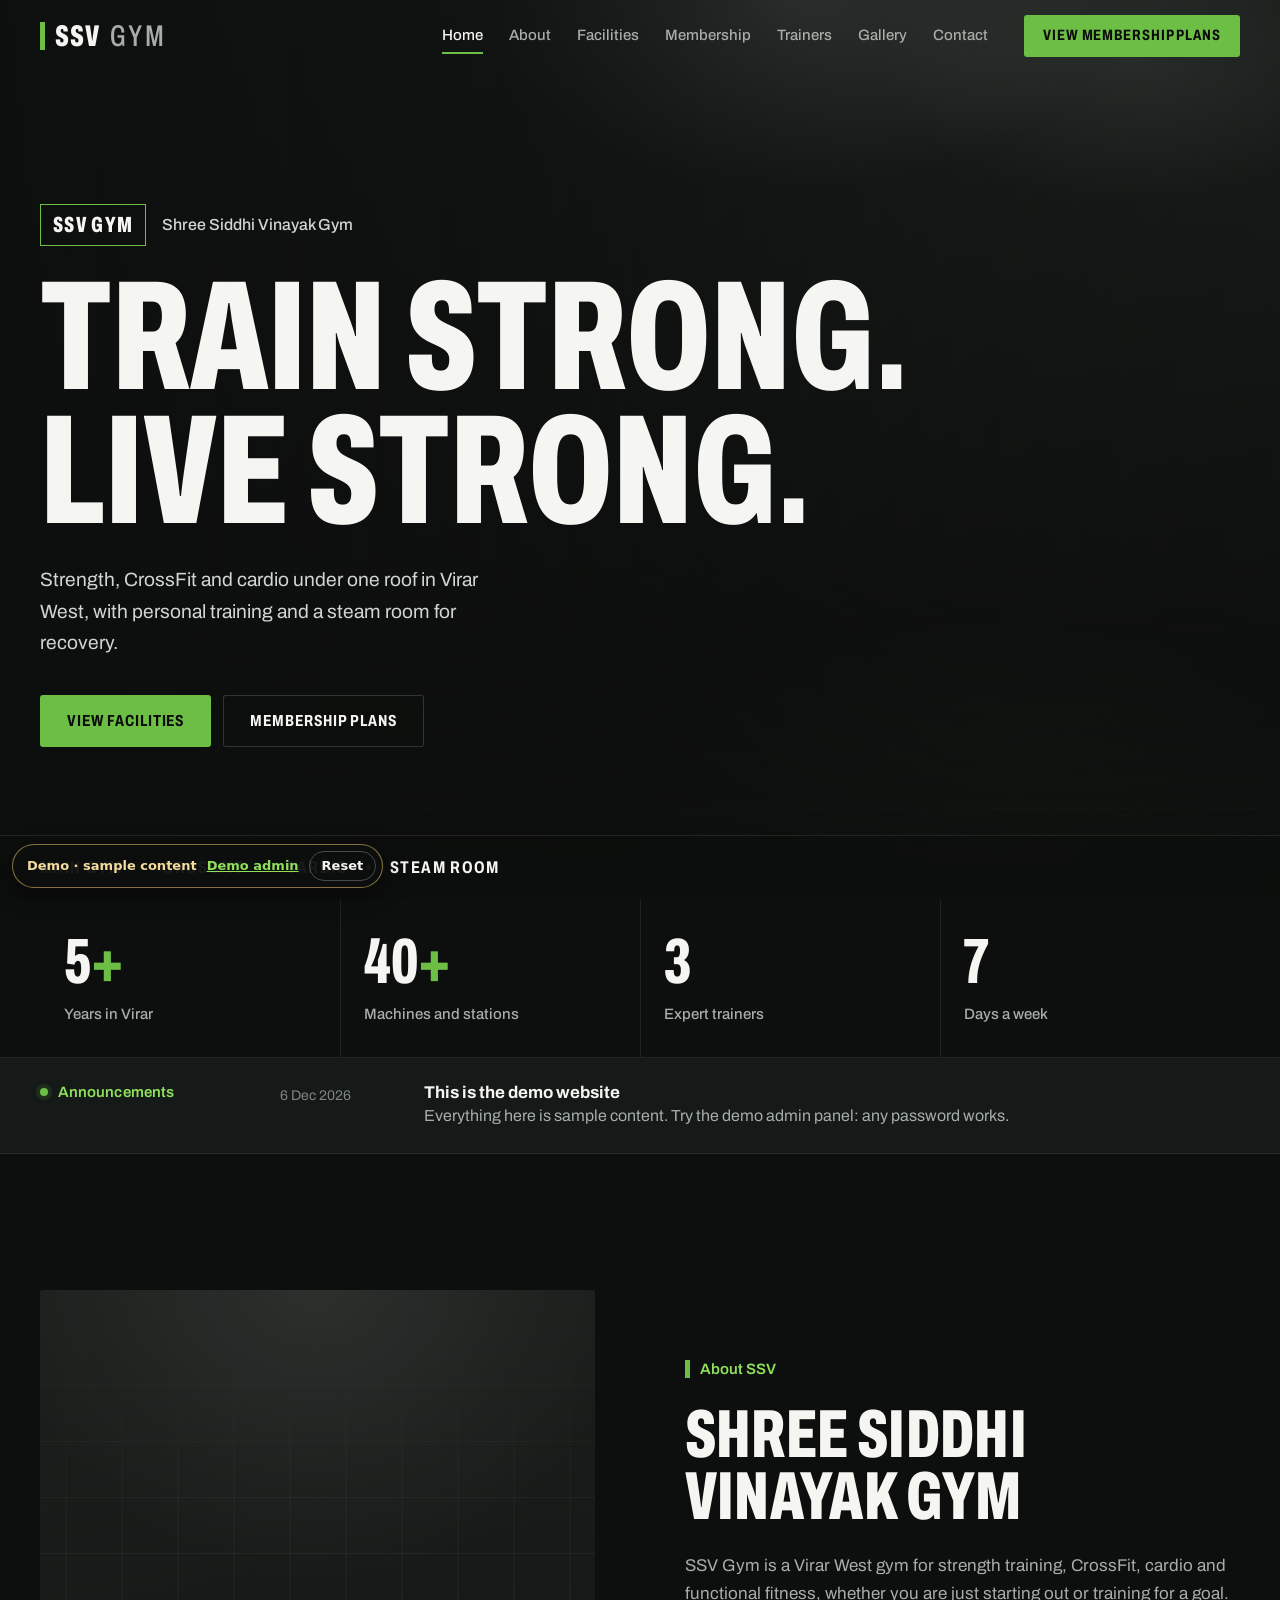
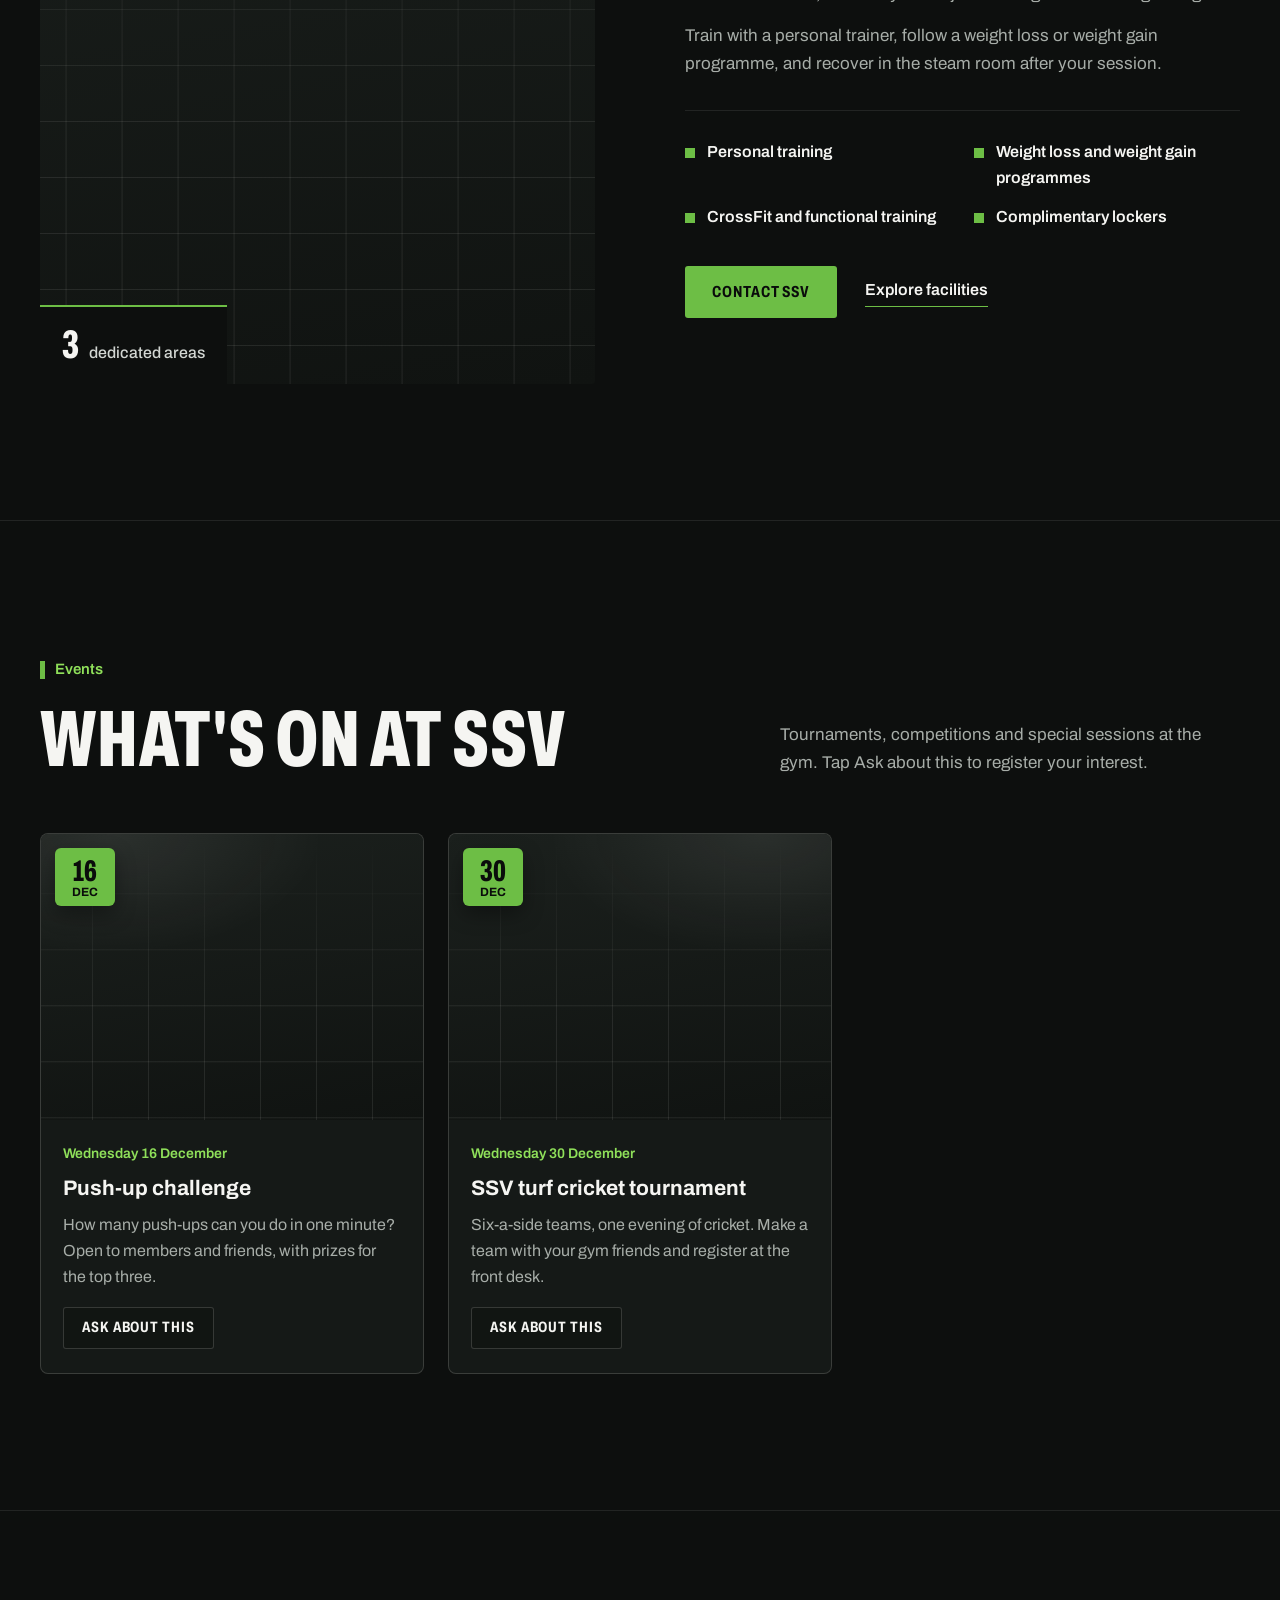
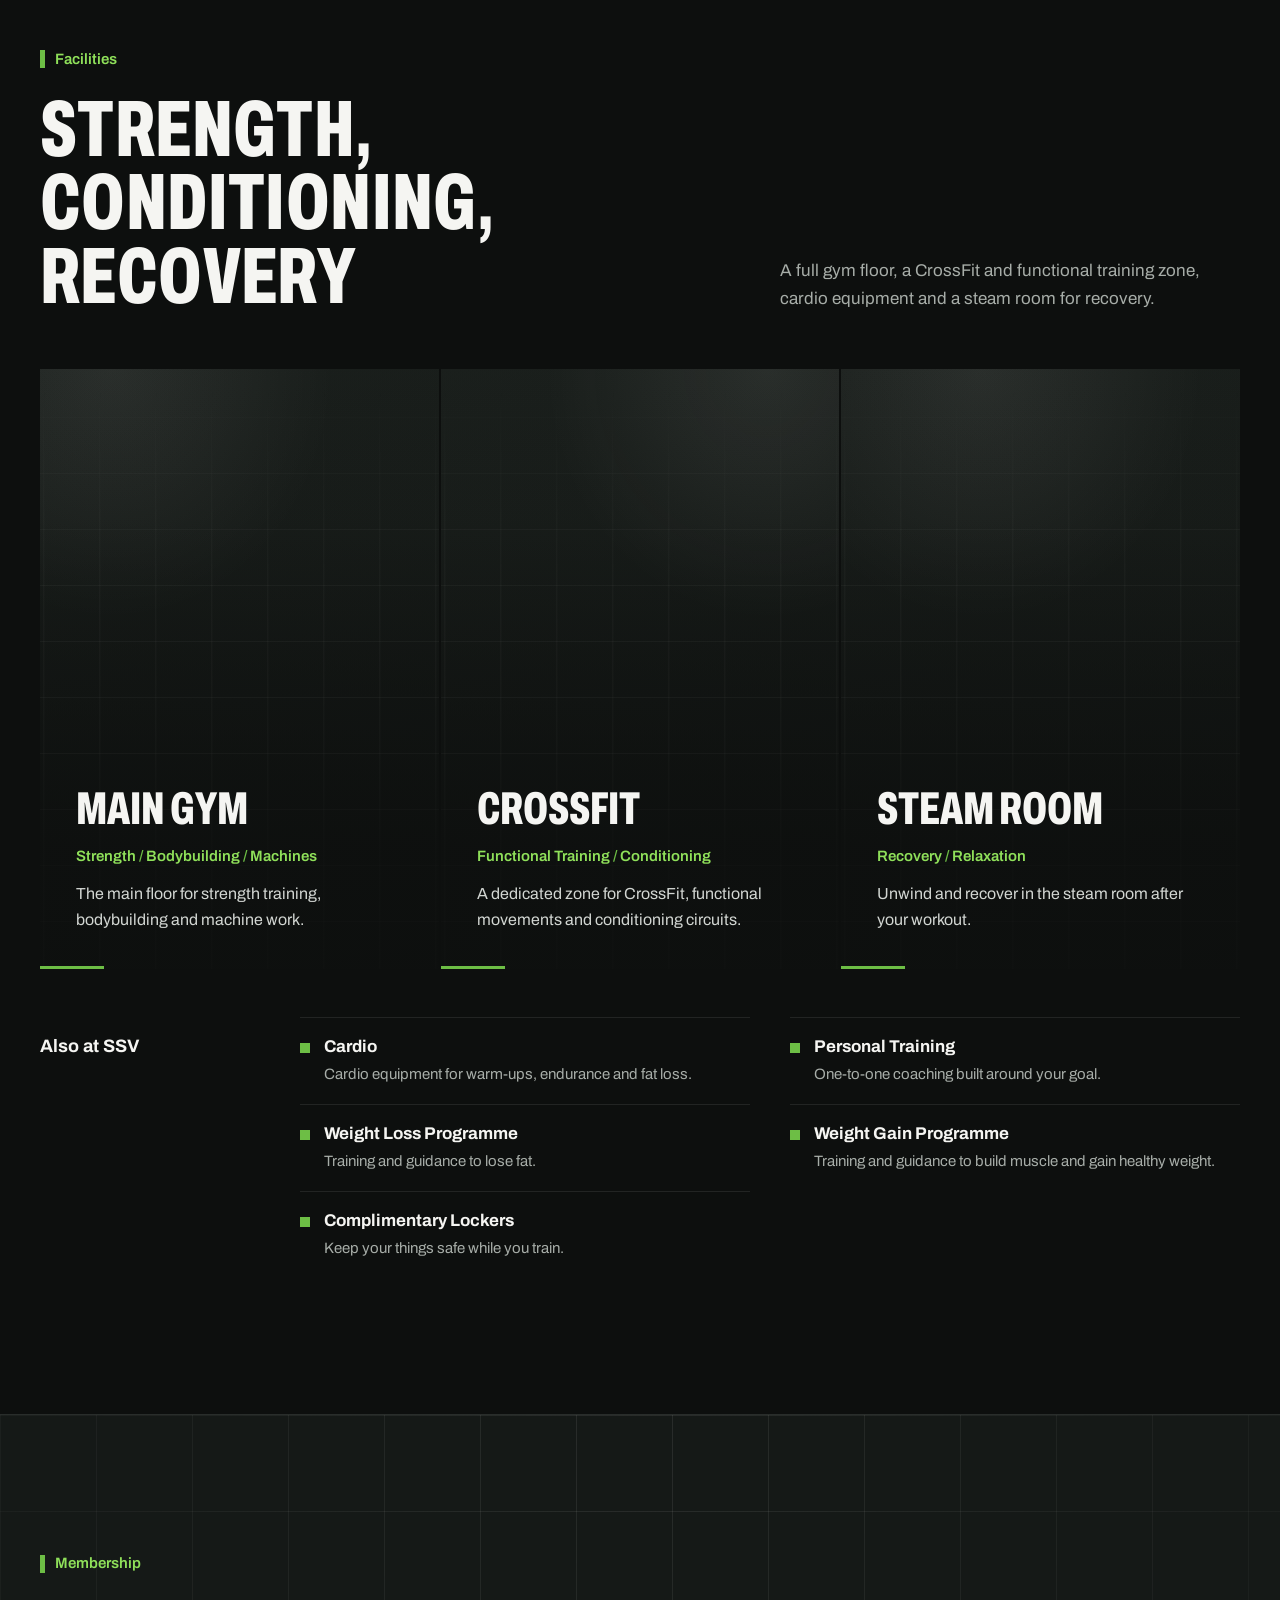
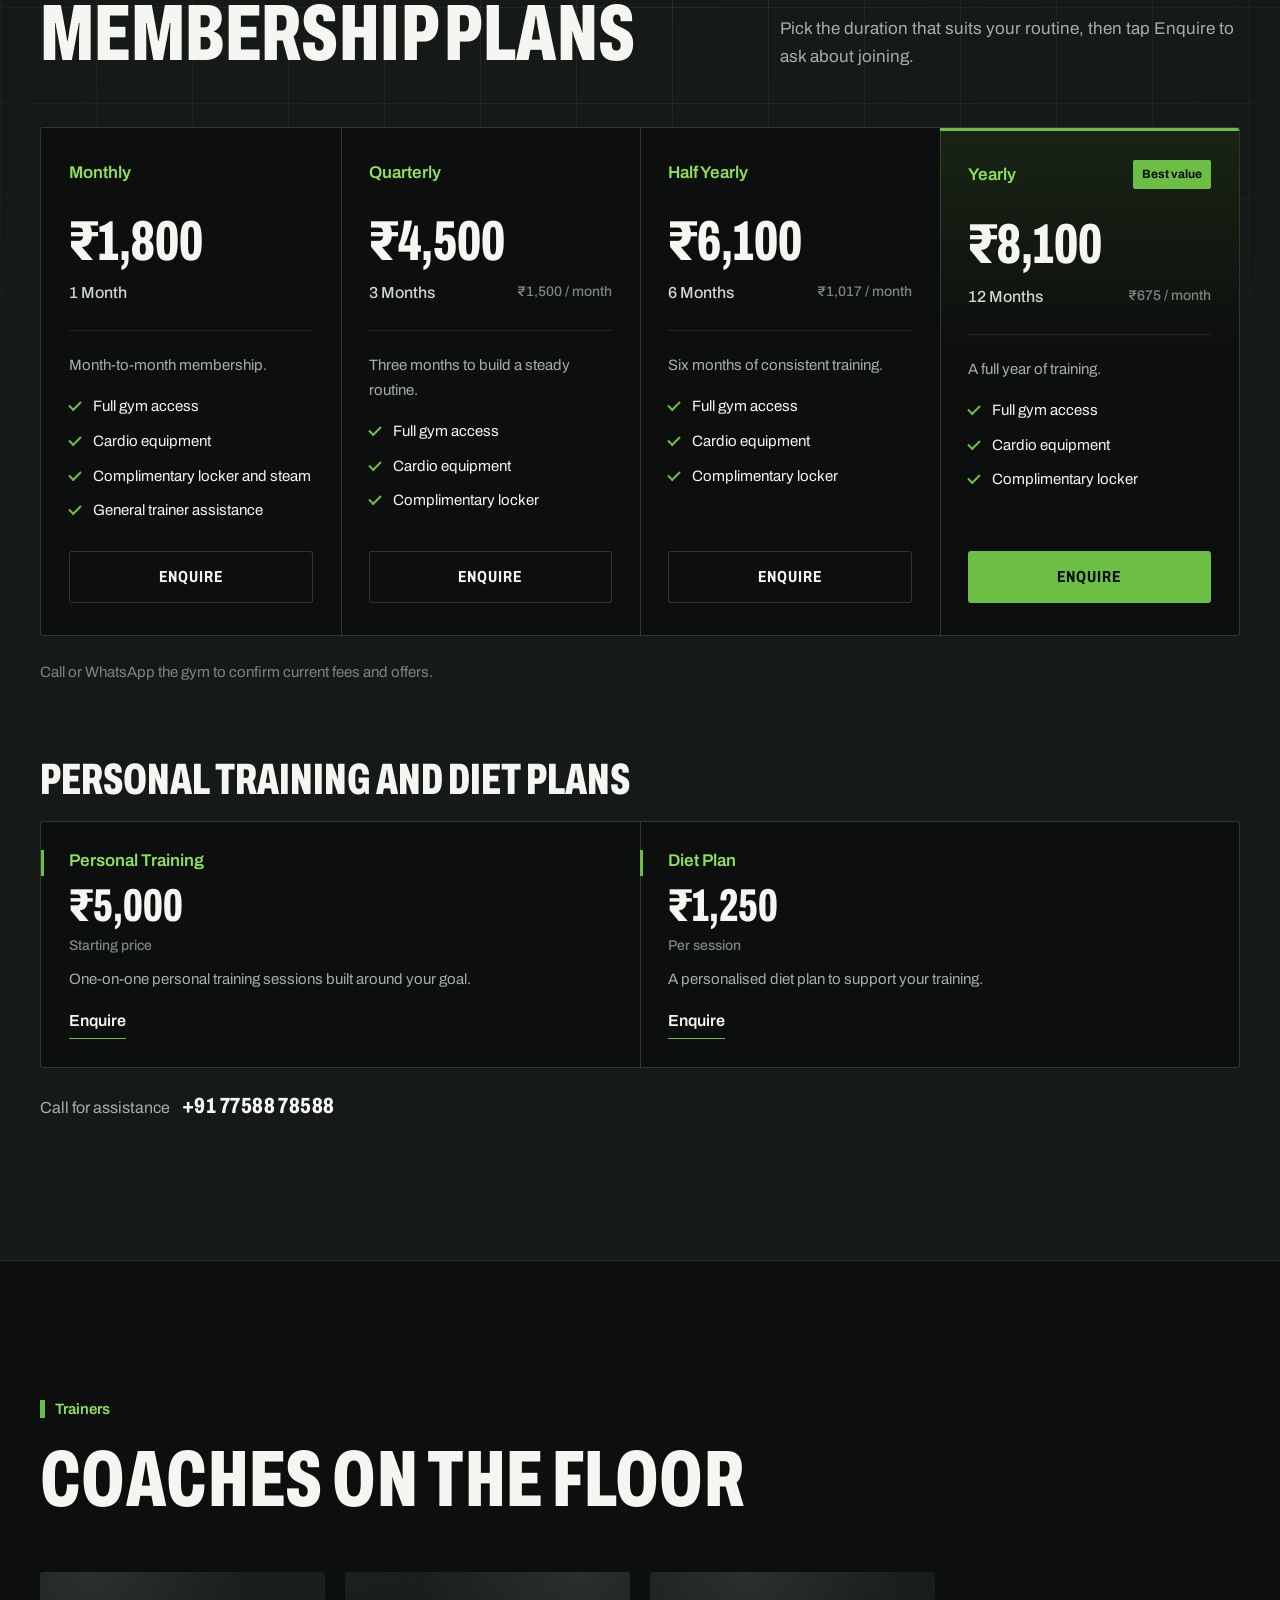
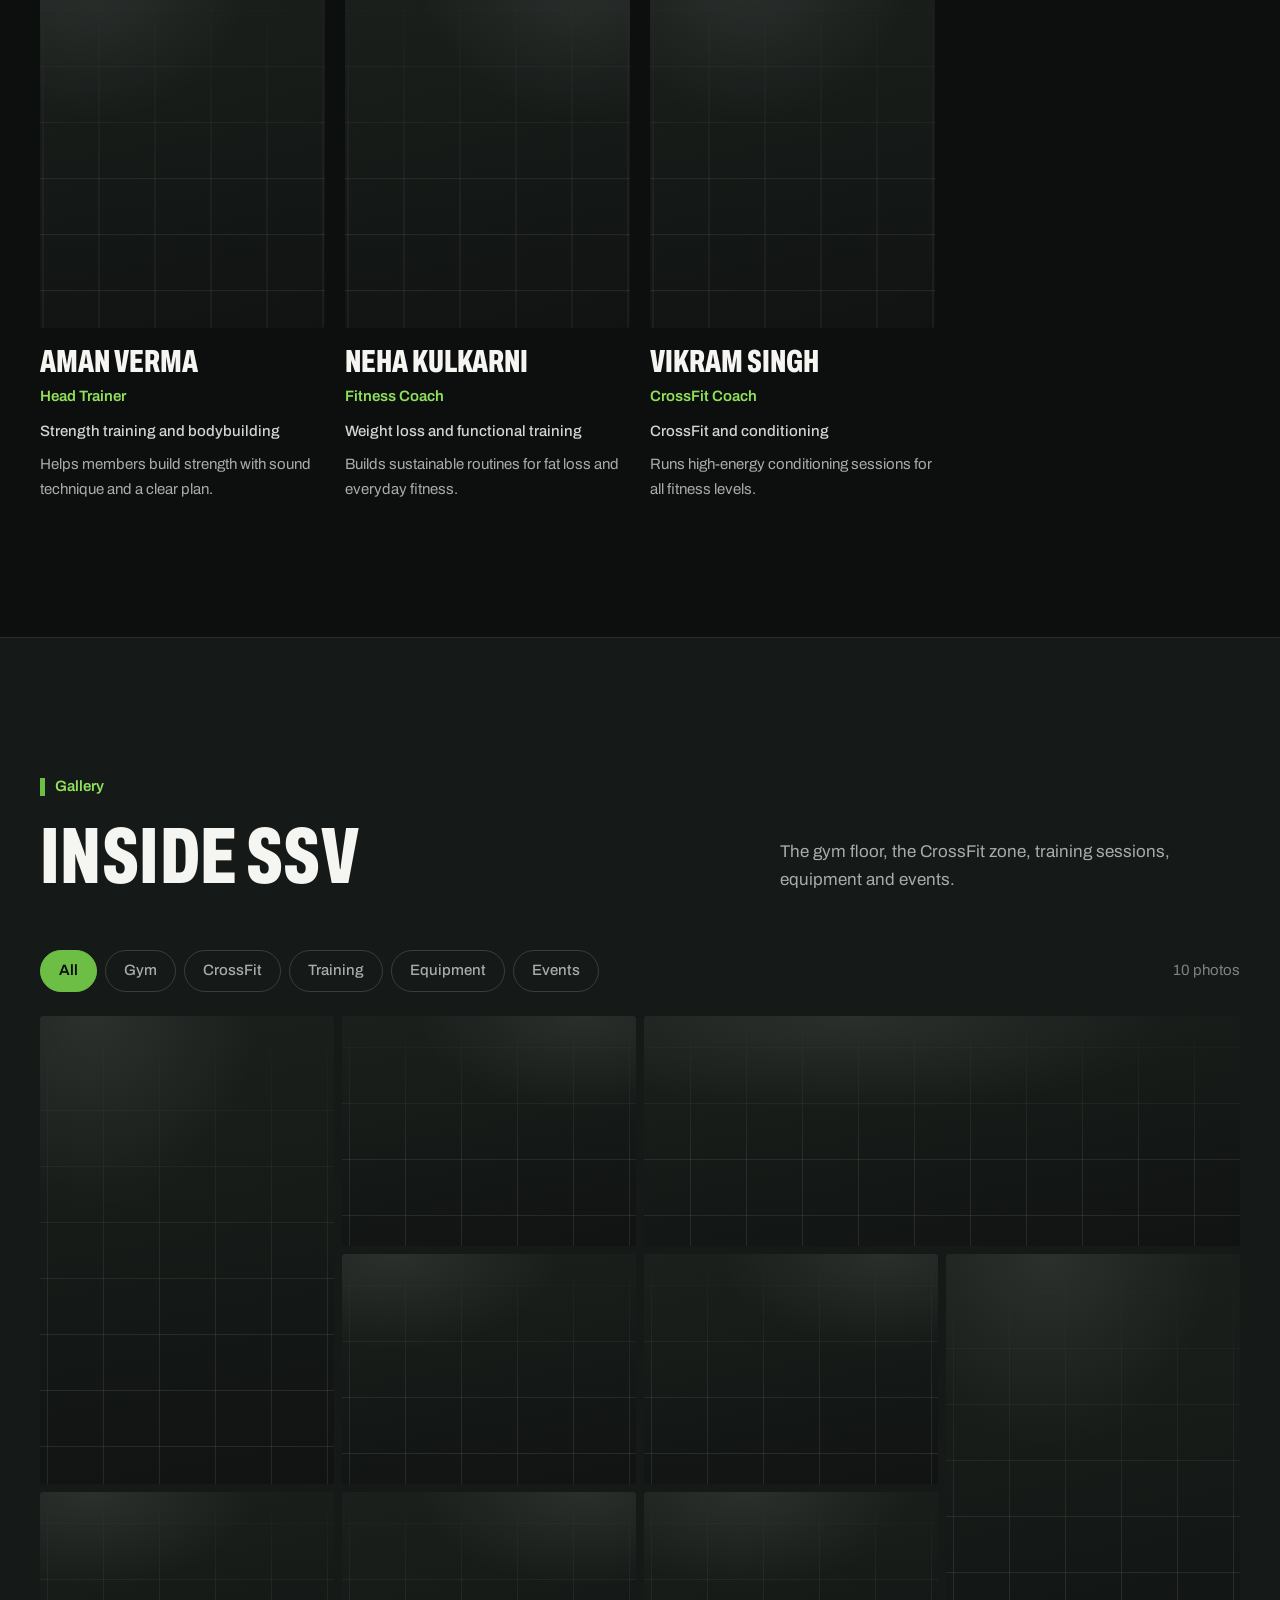
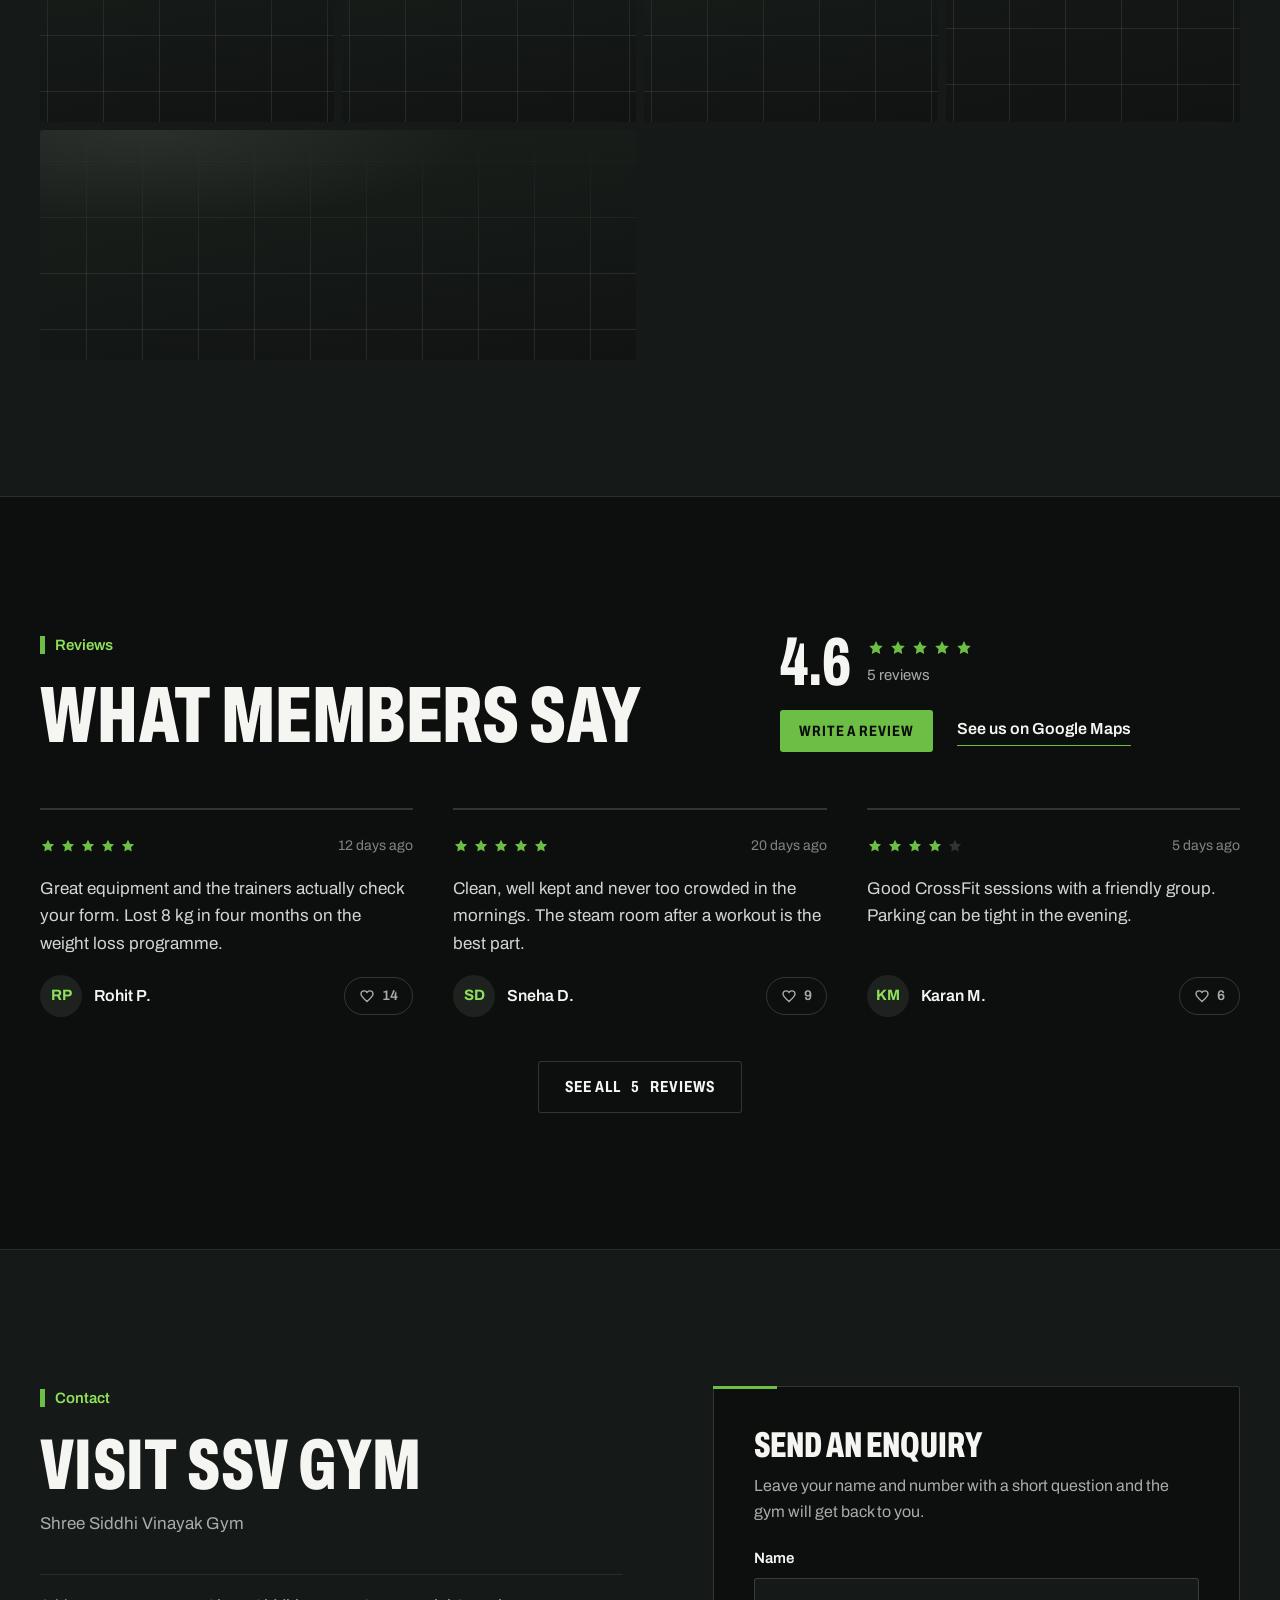
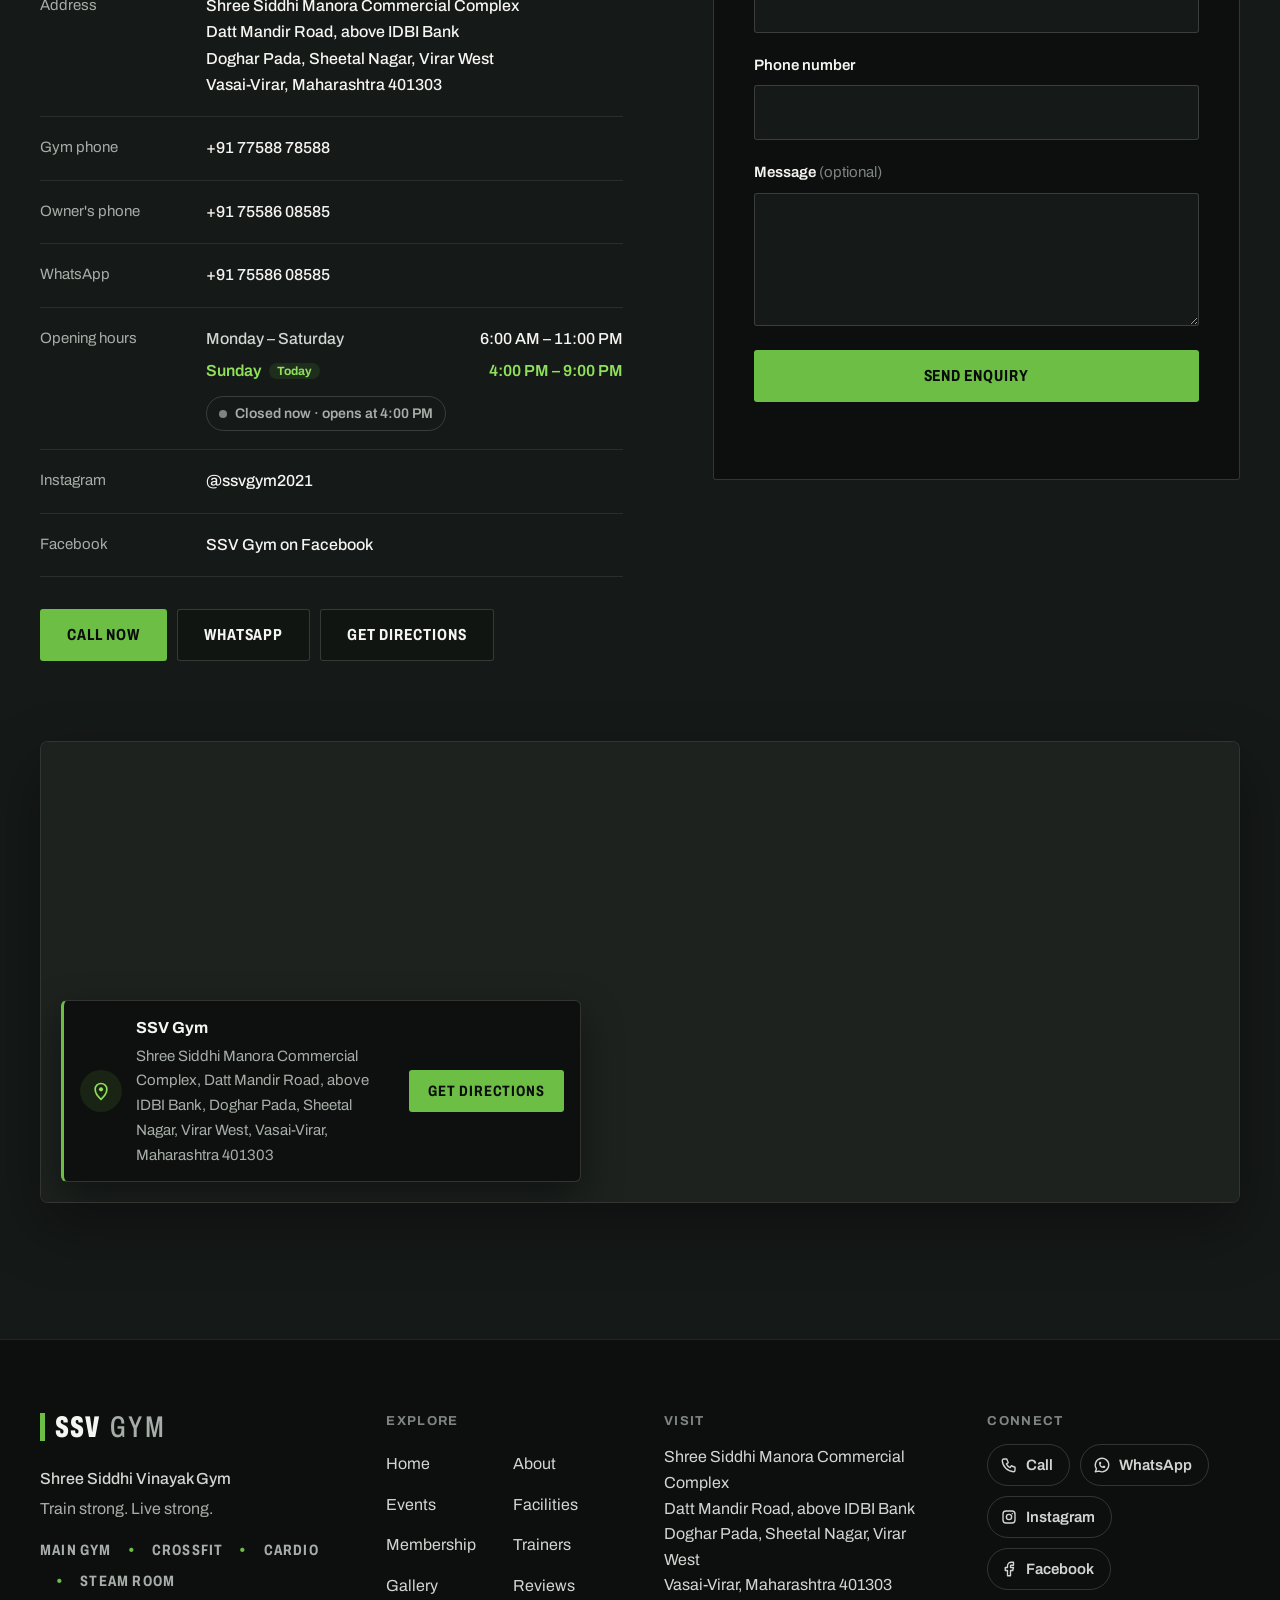
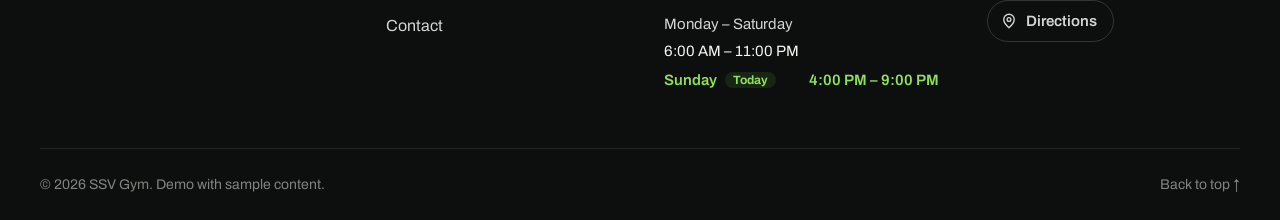
==== commit ff3650e2: "major changes" ====
--- a/demo/index.html
+++ b/demo/index.html
@@ -11,16 +11,17 @@
   <link rel="preconnect" href="https://fonts.googleapis.com">
   <link rel="preconnect" href="https://fonts.gstatic.com" crossorigin>
   <link rel="stylesheet" href="https://fonts.googleapis.com/css2?family=Archivo:wdth,wght@62..125,400..800&display=swap">
-  <link rel="stylesheet" href="../css/style.css?v=1.4.0">
+  <link rel="stylesheet" href="../css/style.css?v=1.5.0">
   <script>document.documentElement.classList.add('js');</script>
   <script type="application/json" id="fallback-general">
   {
     "gym_name": "SSV Gym",
     "full_name": "Shree Siddhi Vinayak Gym",
-    "phone": "+91 75586 08585",
+    "phone": "+91 77588 78588",
+    "phone_2": "+91 75586 08585",
     "whatsapp": "+91 75586 08585",
-    "address": "Kamanwala Nagar, Sheetal Nagar | Virar West, Maharashtra 401303",
-    "opening_hours": "Open all 7 days | 6:00 AM – 11:00 PM",
+    "address": "Shree Siddhi Manora Commercial Complex | Datt Mandir Road, above IDBI Bank | Doghar Pada, Sheetal Nagar, Virar West | Vasai-Virar, Maharashtra 401303",
+    "opening_hours": "Monday – Saturday: 6:00 AM – 11:00 PM | Sunday: 4:00 PM – 9:00 PM",
     "maps_url": "https://maps.app.goo.gl/EX4aAEYxKCztUjqv6",
     "instagram_url": "https://www.instagram.com/ssvgym2021/",
     "facebook_url": "https://www.facebook.com/p/SSV-GYM-100069942823280/",
@@ -62,7 +63,7 @@
           <span class="hero__brand"><b data-g="gym_name">SSV Gym</b><span data-g="full_name">Shree Siddhi Vinayak Gym</span></span>
           <span class="hero__heading" id="hero-heading"><span class="hero__line">Train strong.</span><span class="hero__line">Live strong.</span></span>
         </h1>
-        <p class="hero__sub" data-g="hero_subtitle" data-optional>Strength, CrossFit and cardio under one roof in Virar West, with personal training and a steam room for recovery.</p>
+        <p class="hero__sub" data-g="hero_subtitle" data-optional></p>
         <div class="hero__actions">
           <a class="btn btn--primary" href="#facilities" data-requires="facilities">View facilities</a>
           <a class="btn btn--ghost" href="#membership" data-requires="membership">Membership plans</a>
@@ -70,7 +71,7 @@
       </div>
       <div class="hero__strip">
         <div class="container">
-          <ul class="facility-strip" data-g-list="facility_strip" aria-label="Areas at SSV Gym"><li>Main Gym</li><li>CrossFit</li><li>Cardio</li><li>Steam Room</li></ul>
+          <ul class="facility-strip" data-g-list="facility_strip" aria-label="Areas at SSV Gym"></ul>
         </div>
       </div>
     </section>
@@ -105,11 +106,26 @@
       </div>
     </section>
 
+    <section class="section events" id="events" aria-labelledby="events-title" hidden>
+      <div class="container">
+        <header class="section-head section-head--split reveal">
+          <div>
+            <p class="section-label">Events</p>
+            <h2 id="events-title">What's on at SSV</h2>
+          </div>
+          <p class="section-head__lead">Tournaments, competitions and special sessions at the gym. Tap Ask about this to register your interest.</p>
+        </header>
+        <div class="event-grid reveal" id="event-grid"></div>
+      </div>
+    </section>
+
     <section class="section facilities" id="facilities" aria-labelledby="facilities-title">
       <div class="container">
-        <header class="section-head reveal">
-          <p class="section-label">Facilities</p>
-          <h2 id="facilities-title">Strength, conditioning, recovery</h2>
+        <header class="section-head section-head--split reveal">
+          <div>
+            <p class="section-label">Facilities</p>
+            <h2 id="facilities-title">Strength, conditioning, recovery</h2>
+          </div>
           <p class="section-head__lead" data-g="facilities_intro" data-optional></p>
         </header>
         <div class="facility-grid reveal" id="facility-grid"></div>
@@ -130,7 +146,12 @@
           <p class="section-head__lead">Pick the duration that suits your routine, then tap Enquire to ask about joining.</p>
         </header>
         <div class="plan-board reveal" id="plan-grid"></div>
-        <p class="plans__note">Call or WhatsApp the gym to confirm current fees and offers.</p>
+        <p class="plans__note" id="plans-note">Call or WhatsApp the gym to confirm current fees and offers.</p>
+        <div class="services reveal" id="services" hidden>
+          <h3 class="services__title" data-g="services_heading">Personal training and diet plans</h3>
+          <div class="service-grid" id="service-grid"></div>
+          <p class="services__call" data-row="call">Call for assistance <a data-link="phone" data-show="phone" href="tel:+917758878588">+91 77588 78588</a></p>
+        </div>
       </div>
     </section>
 
@@ -154,7 +175,7 @@
           <p class="section-head__lead">The gym floor, the CrossFit zone, training sessions, equipment and events.</p>
         </header>
         <div class="gallery__bar">
-          <div class="chips" id="gallery-filters" role="group" aria-label="Filter photos by category"></div>
+          <div class="chips" id="gallery-filters" role="group" aria-label="Filter the gallery by category"></div>
           <p class="gallery__count" id="gallery-count" aria-live="polite"></p>
         </div>
         <div class="gallery-grid" id="gallery-grid"></div>
@@ -195,14 +216,15 @@
           <p class="contact__full" data-g="full_name">Shree Siddhi Vinayak Gym</p>
           <dl class="contact__list">
             <div data-row="address"><dt>Address</dt><dd data-g-lines="address"></dd></div>
-            <div data-row="phone"><dt>Phone</dt><dd><a data-link="phone" data-show="phone" href="tel:+917558608585">+91 75586 08585</a></dd></div>
+            <div data-row="phone"><dt>Gym phone</dt><dd><a data-link="phone" data-show="phone" href="tel:+917758878588">+91 77588 78588</a></dd></div>
+            <div data-row="phone2"><dt>Owner's phone</dt><dd><a data-link="phone2" data-show="phone2" href="tel:+917558608585">+91 75586 08585</a></dd></div>
             <div data-row="whatsapp"><dt>WhatsApp</dt><dd><a data-link="whatsapp" data-show="whatsapp" href="https://wa.me/917558608585" target="_blank" rel="noopener">+91 75586 08585</a></dd></div>
-            <div data-row="hours"><dt>Opening hours</dt><dd data-g-lines="opening_hours"></dd></div>
+            <div data-row="hours"><dt>Opening hours</dt><dd><ul class="hours" data-hours></ul><p class="hours__status" data-hours-status hidden></p></dd></div>
             <div data-row="instagram"><dt>Instagram</dt><dd><a data-link="instagram" data-show="instagram" href="https://www.instagram.com/ssvgym2021/" target="_blank" rel="noopener">@ssvgym2021</a></dd></div>
             <div data-row="facebook"><dt>Facebook</dt><dd><a data-link="facebook" data-show="facebook" href="https://www.facebook.com/p/SSV-GYM-100069942823280/" target="_blank" rel="noopener">SSV Gym on Facebook</a></dd></div>
           </dl>
           <div class="contact__actions">
-            <a class="btn btn--primary" data-link="phone" href="tel:+917558608585">Call now</a>
+            <a class="btn btn--primary" data-link="phone" href="tel:+917758878588">Call now</a>
             <a class="btn btn--ghost" data-link="whatsapp" href="https://wa.me/917558608585" target="_blank" rel="noopener">WhatsApp</a>
             <a class="btn btn--ghost" data-link="maps" href="https://maps.app.goo.gl/EX4aAEYxKCztUjqv6" target="_blank" rel="noopener">Get directions</a>
           </div>
@@ -234,11 +256,12 @@
         <p class="footer__tagline" data-g="tagline" data-optional></p>
         <ul class="facility-strip facility-strip--small" data-g-list="facility_strip"></ul>
       </div>
-      <nav aria-label="Footer">
+      <nav class="footer__col" aria-label="Footer">
         <h2 class="footer__title">Explore</h2>
         <ul class="footer__nav">
           <li><a href="#home">Home</a></li>
           <li><a href="#about">About</a></li>
+          <li><a href="#events">Events</a></li>
           <li><a href="#facilities">Facilities</a></li>
           <li><a href="#membership">Membership</a></li>
           <li><a href="#trainers">Trainers</a></li>
@@ -247,36 +270,42 @@
           <li><a href="#contact">Contact</a></li>
         </ul>
       </nav>
-      <div id="footer-connect">
+      <div class="footer__col">
+        <h2 class="footer__title">Visit</h2>
+        <p class="footer__address" data-g-lines="address"></p>
+        <ul class="hours hours--small" data-hours></ul>
+      </div>
+      <div class="footer__col" id="footer-connect">
         <h2 class="footer__title">Connect</h2>
         <ul class="footer__links">
-          <li><a data-link="instagram" href="https://www.instagram.com/ssvgym2021/" target="_blank" rel="noopener">Instagram</a></li>
-          <li><a data-link="facebook" href="https://www.facebook.com/p/SSV-GYM-100069942823280/" target="_blank" rel="noopener">Facebook</a></li>
-          <li><a data-link="whatsapp" href="https://wa.me/917558608585" target="_blank" rel="noopener">WhatsApp</a></li>
-          <li><a data-link="maps" href="https://maps.app.goo.gl/EX4aAEYxKCztUjqv6" target="_blank" rel="noopener">Google Maps</a></li>
+          <li><a data-link="phone" href="tel:+917758878588"><svg viewBox="0 0 24 24" aria-hidden="true"><path d="M5 4h4l2 5-2.5 1.5a11 11 0 0 0 5 5L15 13l5 2v4a2 2 0 0 1-2 2A16 16 0 0 1 3 6a2 2 0 0 1 2-2"/></svg>Call</a></li>
+          <li><a data-link="whatsapp" href="https://wa.me/917558608585" target="_blank" rel="noopener"><svg viewBox="0 0 24 24" aria-hidden="true"><path d="M3 21l1.65-3.8a9 9 0 1 1 3.4 2.9L3 21"/><path d="M9 10a.5.5 0 0 0 1 0V9a.5.5 0 0 0-1 0v1a5 5 0 0 0 5 5h1a.5.5 0 0 0 0-1h-1a.5.5 0 0 0 0 1"/></svg>WhatsApp</a></li>
+          <li><a data-link="instagram" href="https://www.instagram.com/ssvgym2021/" target="_blank" rel="noopener"><svg viewBox="0 0 24 24" aria-hidden="true"><rect x="4" y="4" width="16" height="16" rx="4"/><circle cx="12" cy="12" r="3.5"/><path d="M16.5 7.5v.01"/></svg>Instagram</a></li>
+          <li><a data-link="facebook" href="https://www.facebook.com/p/SSV-GYM-100069942823280/" target="_blank" rel="noopener"><svg viewBox="0 0 24 24" aria-hidden="true"><path d="M7 10v4h3v7h4v-7h3l1-4h-4V8a1 1 0 0 1 1-1h3V3h-3a5 5 0 0 0-5 5v2H7"/></svg>Facebook</a></li>
+          <li><a data-link="maps" href="https://maps.app.goo.gl/EX4aAEYxKCztUjqv6" target="_blank" rel="noopener"><svg viewBox="0 0 24 24" aria-hidden="true"><path d="M12 21s-7-6.1-7-11a7 7 0 1 1 14 0c0 4.9-7 11-7 11z"/><circle cx="12" cy="10" r="2.5"/></svg>Directions</a></li>
         </ul>
       </div>
     </div>
     <div class="container footer__bottom">
       <p>&copy; <span id="year">2026</span> SSV Gym. Demo with sample content.</p>
-      <a href="#home">Back to top</a>
+      <a href="#home">Back to top ↑</a>
     </div>
   </footer>
 
   <nav class="mobile-bar" id="mobile-bar" aria-label="Quick contact">
-    <a class="btn btn--ghost" data-link="phone" href="tel:+917558608585">Call</a>
+    <a class="btn btn--ghost" data-link="phone" href="tel:+917758878588">Call</a>
     <a class="btn btn--primary" data-link="whatsapp" href="https://wa.me/917558608585" target="_blank" rel="noopener">WhatsApp</a>
   </nav>
 
-  <dialog class="lightbox" id="lightbox" aria-label="Photo viewer">
+  <dialog class="lightbox" id="lightbox" aria-label="Photo and video viewer">
     <div class="lightbox__inner">
-      <button class="lb-btn lightbox__close" type="button" data-lb="close" aria-label="Close photo viewer"><svg viewBox="0 0 24 24" aria-hidden="true"><path d="M6 6l12 12M18 6L6 18"/></svg></button>
-      <button class="lb-btn lightbox__prev" type="button" data-lb="prev" aria-label="Previous photo"><svg viewBox="0 0 24 24" aria-hidden="true"><path d="M15 5l-7 7 7 7"/></svg></button>
+      <button class="lb-btn lightbox__close" type="button" data-lb="close" aria-label="Close the viewer"><svg viewBox="0 0 24 24" aria-hidden="true"><path d="M6 6l12 12M18 6L6 18"/></svg></button>
+      <button class="lb-btn lightbox__prev" type="button" data-lb="prev" aria-label="Previous"><svg viewBox="0 0 24 24" aria-hidden="true"><path d="M15 5l-7 7 7 7"/></svg></button>
       <figure class="lightbox__figure">
         <div id="lb-media"></div>
         <figcaption><span class="lightbox__count" id="lb-count"></span><strong id="lb-title"></strong><span id="lb-caption"></span></figcaption>
       </figure>
-      <button class="lb-btn lightbox__next" type="button" data-lb="next" aria-label="Next photo"><svg viewBox="0 0 24 24" aria-hidden="true"><path d="M9 5l7 7-7 7"/></svg></button>
+      <button class="lb-btn lightbox__next" type="button" data-lb="next" aria-label="Next"><svg viewBox="0 0 24 24" aria-hidden="true"><path d="M9 5l7 7-7 7"/></svg></button>
     </div>
   </dialog>
 
@@ -327,12 +356,12 @@
     </form>
   </dialog>
 
-  <script src="../js/config.js?v=1.4.0"></script>
-  <script src="../js/utils.js?v=1.4.0"></script>
-  <script src="demo-data.js?v=1.4.0"></script>
-  <script src="demo-api.js?v=1.4.0"></script>
-  <script src="../js/gallery.js?v=1.4.0"></script>
-  <script src="../js/main.js?v=1.4.0"></script>
+  <script src="../js/config.js?v=1.5.0"></script>
+  <script src="../js/utils.js?v=1.5.0"></script>
+  <script src="demo-data.js?v=1.5.0"></script>
+  <script src="demo-api.js?v=1.5.0"></script>
+  <script src="../js/gallery.js?v=1.5.0"></script>
+  <script src="../js/main.js?v=1.5.0"></script>
   <script>
     (function () {
       var small = window.matchMedia('(max-width: 760px)').matches;
--- a/css/style.css
+++ b/css/style.css
@@ -1,5 +1,5 @@
 /* ==========================================================================
-   SSV GYM — WEBSITE STYLES                                           v1.4.0
+   SSV GYM — WEBSITE STYLES                                           v1.5.0
    Palette taken from the gym itself: rubber floor black, charcoal panels,
    machine-frame green (accent only), chalk white. The 5px green bar used in
    the logo is the one recurring ornament. Grids echo the floor tiles.
@@ -69,6 +69,7 @@
 .section-head { max-width: 780px; margin-bottom: clamp(36px, 5vw, 56px); }
 .section-head h2 { margin-top: 16px; font-size: clamp(2.75rem, 6.4vw, 5rem); }
 .section-head__lead { margin-top: 18px; max-width: 58ch; color: var(--muted); font-size: 1.0625rem; }
+/* Title on the left, short text on the right (stacked on phones) */
 .section-head--split { max-width: none; display: grid; gap: 20px; align-items: end; }
 @media (min-width: 900px) {
   .section-head--split { grid-template-columns: minmax(0, 1fr) minmax(0, 460px); gap: 48px; }
@@ -167,7 +168,7 @@
 .stat__affix { color: var(--green); }
 .stat__label { color: var(--muted); font-size: .9375rem; font-weight: 500; }
 
-/* ---------- announcements ---------- */
+/* ---------- announcements without a photo (strip) ---------- */
 .notice { border-bottom: 1px solid var(--line); background: var(--bg-2); }
 .notice__inner { display: grid; gap: 14px 40px; padding-block: 24px; }
 .notice__label { display: inline-flex; align-items: center; gap: 10px; height: fit-content; color: var(--green-2); font-family: var(--font); font-stretch: 100%; font-size: .9375rem; font-weight: 600; line-height: 1.4; text-transform: none; }
@@ -197,20 +198,33 @@
 @media (min-width: 920px) { .about__grid { grid-template-columns: minmax(0, 1fr) minmax(0, 1fr); gap: clamp(56px, 7vw, 104px); } }
 @media (max-width: 480px) { .highlights { grid-template-columns: 1fr; } }
 
+/* ---------- events (announcements with a photo) ---------- */
+.events { border-top: 1px solid var(--line); }
+.event-grid { display: grid; gap: 24px; grid-template-columns: repeat(auto-fill, minmax(min(320px, 100%), 1fr)); }
+.event { display: flex; flex-direction: column; overflow: hidden; border: 1px solid var(--line-2); border-radius: 8px; background: var(--bg-2); transition: border-color .3s; }
+.event:hover { border-color: rgba(109, 190, 69, .45); }
+.event__media { position: relative; }
+.event__img { aspect-ratio: 4 / 3; }
+.event__img img { transition: transform 1s var(--ease); }
+.event:hover .event__img img { transform: scale(1.03); }
+.event__date { position: absolute; left: 14px; top: 14px; display: grid; justify-items: center; min-width: 60px; padding: 8px 10px 7px; border-radius: 6px; background: var(--green); color: #0A0C0B; font-size: .75rem; font-weight: 700; line-height: 1.1; text-transform: uppercase; box-shadow: 0 8px 20px rgba(0, 0, 0, .35); }
+.event__date b { font-family: var(--font-narrow); font-stretch: 62.5%; font-size: 1.875rem; font-weight: 800; line-height: 1; }
+.event__body { display: flex; flex: 1; flex-direction: column; gap: 10px; padding: 22px 22px 24px; }
+.event__tag { color: var(--green-2); font-size: .875rem; font-weight: 600; }
+.event__title { font-size: 1.3125rem; }
+.event__desc { flex: 1; color: var(--muted); white-space: pre-line; }
+.event .btn { align-self: flex-start; margin-top: 6px; }
+.event.is-past { opacity: .72; }
+.event.is-past .event__date { background: var(--bg-3); color: var(--muted); box-shadow: none; }
+
 /* ---------- facilities: three zones side by side ---------- */
 .facilities { border-top: 1px solid var(--line); }
 .facility-grid { display: grid; gap: 2px; }
 .facility-card { position: relative; isolation: isolate; display: flex; flex-direction: column; justify-content: flex-end; min-height: clamp(440px, 48vw, 600px); overflow: hidden; background: var(--bg-2); }
 .facility-card__media { position: absolute; inset: 0; z-index: -2; transition: transform 1.2s var(--ease); }
 .facility-card::before { content: ""; position: absolute; inset: 0; z-index: -1; background: linear-gradient(180deg, rgba(13, 15, 14, .05) 25%, rgba(13, 15, 14, .88) 80%); }
-.facility-card::after { content: ""; position: absolute; left: 0; right: 0; bottom: 0; height: 3px; background: var(--green); transform: scaleX(0); transform-origin: left; transition: transform .6s var(--ease); }
-a.facility-card:hover::after, a.facility-card:focus-visible::after { transform: scaleX(1); }
-.facility-card:hover .facility-card__media { transform: scale(1.04); }
-.facility-card:focus-visible { outline-offset: -3px; }
-.facility-card__arrow { position: absolute; top: 20px; right: 20px; display: grid; place-items: center; width: 46px; height: 46px; border: 1px solid var(--line-2); border-radius: 50%; background: rgba(13, 15, 14, .5); transition: background-color .3s, border-color .3s, color .3s; }
-.facility-card__arrow svg { width: 18px; height: 18px; transform: rotate(-45deg); transition: transform .3s var(--ease); }
-.facility-card:hover .facility-card__arrow { border-color: var(--green); background: var(--green); color: #0A0C0B; }
-.facility-card:hover .facility-card__arrow svg { transform: none; }
+.facility-card::after { content: ""; position: absolute; left: 0; bottom: 0; width: 64px; height: 3px; background: var(--green); }
+.facility-card:hover .facility-card__media { transform: scale(1.03); }
 .facility-card__body { padding: clamp(24px, 3vw, 36px); }
 .facility-card__title { font-family: var(--font-narrow); font-stretch: 62.5%; font-weight: 800; font-size: clamp(2.25rem, 3.6vw, 3.25rem); line-height: .95; text-transform: uppercase; }
 .facility-card__tags { margin-top: 12px; color: var(--green-2); font-size: .9375rem; font-weight: 600; }
@@ -252,6 +266,22 @@
 @media (min-width: 640px) { .plan-board { grid-template-columns: repeat(2, 1fr); } }
 @media (min-width: 1100px) { .plan-board { grid-template-columns: repeat(var(--cols, 4), 1fr); } }
 
+/* personal training and diet plans (Services tab), under the plans */
+.services { margin-top: clamp(48px, 6vw, 72px); }
+.services__title { margin-bottom: 20px; font-family: var(--font-narrow); font-stretch: 62.5%; font-weight: 800; font-size: clamp(2rem, 3.6vw, 2.75rem); line-height: 1; text-transform: uppercase; }
+.service-grid { display: grid; grid-template-columns: repeat(auto-fit, minmax(min(280px, 100%), 1fr)); overflow: hidden; border: 1px solid var(--line-2); border-radius: var(--radius); background: var(--bg); }
+.service { position: relative; display: flex; flex-direction: column; gap: 12px; padding: 28px; box-shadow: 1px 0 0 var(--line-2), 0 1px 0 var(--line-2); }
+.service::before { content: ""; position: absolute; left: 0; top: 28px; width: 3px; height: 26px; background: var(--green); }
+.service__name { color: var(--green-2); font-size: 1.0625rem; font-weight: 600; }
+.service__price { font-family: var(--font-narrow); font-stretch: 62.5%; font-weight: 800; font-size: clamp(2.5rem, 3.6vw, 3.25rem); line-height: 1; }
+.service__price span { display: block; margin-top: 8px; color: var(--muted-2); font-family: var(--font); font-stretch: 100%; font-size: .875rem; font-weight: 500; line-height: 1.3; text-transform: none; }
+.service__price--ask { color: var(--text-2); font-size: clamp(1.75rem, 2.6vw, 2.25rem); }
+.service__desc { flex: 1; color: var(--muted); font-size: .9375rem; }
+.service .text-link { align-self: flex-start; margin-top: 4px; }
+.services__call { display: flex; flex-wrap: wrap; align-items: baseline; gap: 6px 12px; margin-top: 20px; color: var(--muted); }
+.services__call a { color: var(--text); font-family: var(--font-narrow); font-stretch: 75%; font-size: 1.375rem; font-weight: 800; letter-spacing: .02em; }
+.services__call a:hover { color: var(--green-2); }
+
 /* ---------- trainers ---------- */
 .trainer-grid { display: grid; gap: 32px 20px; grid-template-columns: repeat(auto-fill, minmax(min(250px, 100%), 1fr)); }
 .trainer__media { aspect-ratio: 4 / 5; border-radius: var(--radius); }
@@ -263,7 +293,7 @@
 .trainer__spec { margin-top: 10px; color: var(--text-2); font-size: .9375rem; font-weight: 500; }
 .trainer__bio { margin-top: 8px; color: var(--muted); font-size: .9375rem; }
 
-/* ---------- gallery ---------- */
+/* ---------- gallery: photos and videos ---------- */
 .gallery { border-block: 1px solid var(--line); background: var(--bg-2); }
 .gallery__bar { display: flex; flex-wrap: wrap; align-items: center; justify-content: space-between; gap: 16px; margin-bottom: 24px; }
 .chips { display: flex; flex-wrap: wrap; gap: 8px; }
@@ -276,9 +306,13 @@
 .g-item--tall { grid-row: span 2; }
 .g-item--wide { grid-column: span 2; }
 .g-item__btn { position: absolute; inset: 0; display: block; width: 100%; padding: 0; overflow: hidden; border: 0; border-radius: var(--radius); background: none; text-align: left; cursor: zoom-in; }
+.g-item__btn.is-video { cursor: pointer; }
 .g-item__btn:focus-visible { outline-offset: -3px; }
 .g-item__media { position: absolute; inset: 0; transition: transform .9s var(--ease); }
 .g-item__btn:hover .g-item__media { transform: scale(1.04); }
+.g-item__play { position: absolute; left: 50%; top: 50%; display: grid; place-items: center; width: 58px; height: 58px; margin: -29px 0 0 -29px; border: 1px solid rgba(245, 245, 242, .3); border-radius: 50%; background: rgba(13, 15, 14, .7); color: var(--text); pointer-events: none; -webkit-backdrop-filter: blur(4px); backdrop-filter: blur(4px); transition: background-color .25s, color .25s, transform .3s var(--ease); }
+.g-item__play svg { width: 22px; height: 22px; margin-left: 3px; fill: currentColor; }
+.g-item__btn:hover .g-item__play, .g-item__btn:focus-visible .g-item__play { border-color: var(--green); background: var(--green); color: #0A0C0B; transform: scale(1.06); }
 .g-item__overlay { position: absolute; inset: auto 0 0; display: flex; flex-direction: column; gap: 2px; padding: 48px 16px 14px; background: linear-gradient(0deg, rgba(13, 15, 14, .92), transparent); opacity: 0; transition: opacity .3s; }
 .g-item__btn:hover .g-item__overlay, .g-item__btn:focus-visible .g-item__overlay { opacity: 1; }
 .g-item__cat { color: var(--green-2); font-size: .8125rem; font-weight: 600; }
@@ -288,7 +322,7 @@
 @media (min-width: 760px) { .gallery-grid { grid-template-columns: repeat(3, 1fr); grid-auto-rows: 200px; } }
 @media (min-width: 1100px) { .gallery-grid { grid-template-columns: repeat(4, 1fr); grid-auto-rows: 230px; } }
 
-/* ---------- lightbox ---------- */
+/* ---------- lightbox (photos and videos) ---------- */
 .lightbox { width: 100%; height: 100%; max-width: none; max-height: none; margin: 0; padding: 0; border: 0; background: rgba(8, 10, 9, .97); color: var(--text); }
 .lightbox::backdrop { background: rgba(0, 0, 0, .7); }
 .lightbox[open] { display: block; animation: fade .25s ease both; }
@@ -298,13 +332,15 @@
 .lightbox__img { width: 100%; max-width: 1200px; height: min(72vh, 820px); border-radius: var(--radius); }
 .lightbox .media img { object-fit: contain; }
 .lightbox .media.has-img { background: none; }
+.lightbox__video { width: min(100%, 1200px); height: min(72vh, 820px); overflow: hidden; border-radius: var(--radius); background: #000; }
+.lightbox__video video, .lightbox__video iframe { display: block; width: 100%; height: 100%; border: 0; background: #000; object-fit: contain; }
 .lightbox figcaption { display: grid; gap: 4px; max-width: 64ch; text-align: center; }
 .lightbox__count { color: var(--muted-2); font-size: .875rem; }
 #lb-caption { color: var(--muted); }
 .lb-btn { display: grid; place-items: center; width: 52px; height: 52px; border: 1px solid var(--line-2); border-radius: 50%; background: rgba(13, 15, 14, .6); color: var(--text); cursor: pointer; transition: border-color .2s, color .2s; }
 .lb-btn:hover { border-color: var(--green); color: var(--green-2); }
 .lb-btn svg { width: 22px; height: 22px; fill: none; stroke: currentColor; stroke-width: 2; }
-.lightbox__close { position: absolute; top: 16px; right: 16px; }
+.lightbox__close { position: absolute; top: 16px; right: 16px; z-index: 1; }
 .lightbox.is-single .lightbox__prev, .lightbox.is-single .lightbox__next { visibility: hidden; }
 body.lb-open, body.dialog-open { overflow: hidden; }
 @media (max-width: 700px) {
@@ -312,6 +348,7 @@
   .lightbox__prev, .lightbox__next { position: absolute; bottom: 28px; }
   .lightbox__prev { left: calc(50% - 64px); }
   .lightbox__next { right: calc(50% - 64px); }
+  .lightbox__video { height: min(62vh, 720px); }
 }
 
 /* ---------- reviews: quotes on a rule, not cards ---------- */
@@ -395,6 +432,20 @@
 .contact__list dd { font-weight: 500; overflow-wrap: anywhere; }
 .contact__list a:hover { color: var(--green-2); }
 .contact__actions { display: flex; flex-wrap: wrap; gap: 10px; margin-top: 32px; }
+
+/* opening hours: one row per group of days, today highlighted, open-now status */
+.hours { display: grid; gap: 6px; max-width: 420px; }
+.hours li { display: flex; flex-wrap: wrap; justify-content: space-between; gap: 2px 16px; }
+.hours li span:first-child { color: var(--text-2); }
+.hours li.is-today span { color: var(--green-2); font-weight: 600; }
+.hours em { margin-left: 8px; padding: 1px 8px; border-radius: 999px; background: var(--green-soft); color: var(--green-2); font-size: .75rem; font-style: normal; font-weight: 700; vertical-align: 1px; }
+.hours__note { color: var(--muted); }
+.hours__status { display: inline-flex; align-items: center; gap: 8px; margin-top: 12px; padding: 5px 12px; border: 1px solid var(--line-2); border-radius: 999px; color: var(--muted); font-size: .875rem; font-weight: 600; }
+.hours__status::before { content: ""; width: 8px; height: 8px; border-radius: 50%; background: var(--muted-2); }
+.hours__status.is-open { border-color: rgba(109, 190, 69, .45); color: var(--green-2); }
+.hours__status.is-open::before { background: var(--green); box-shadow: 0 0 0 4px var(--green-soft); }
+.hours--small { gap: 4px; margin-top: 14px; font-size: .9375rem; }
+
 .enquiry { position: relative; padding: clamp(24px, 4vw, 40px); border: 1px solid var(--line-2); border-radius: var(--radius); background: var(--bg); }
 html:not(.js) .enquiry { display: none; } /* the form needs JavaScript to send */
 .enquiry::before { content: ""; position: absolute; left: -1px; top: -1px; width: 64px; height: 3px; background: var(--green); }
@@ -415,7 +466,7 @@
 .enquiry__status.is-error { color: var(--error); }
 .enquiry__status a { text-decoration: underline; text-underline-offset: 3px; }
 @media (min-width: 980px) { .contact__grid { grid-template-columns: minmax(0, 1.05fr) minmax(0, .95fr); gap: clamp(56px, 7vw, 96px); } }
-@media (max-width: 520px) { .contact__list > div { grid-template-columns: 1fr; gap: 4px; } }
+@media (max-width: 520px) { .contact__list > div { grid-template-columns: 1fr; gap: 6px; } }
 
 /* map: dark to match the site, normal colours on hover, with an address card */
 .contact__map { margin-top: clamp(48px, 7vw, 80px); }
@@ -423,7 +474,7 @@
 .map__frame { height: clamp(320px, 40vw, 460px); background: var(--bg-3); }
 .map__frame iframe { display: block; width: 100%; height: 100%; border: 0; filter: grayscale(.2) invert(.9) hue-rotate(180deg) contrast(.95) brightness(.95); transition: filter .5s var(--ease); }
 .map:hover .map__frame iframe, .map:focus-within .map__frame iframe { filter: none; }
-.map__card { position: absolute; left: 20px; bottom: 20px; display: flex; align-items: center; gap: 14px; max-width: min(480px, calc(100% - 40px)); padding: 14px 16px; border: 1px solid var(--line-2); border-left: 3px solid var(--green); border-radius: 6px; background: rgba(13, 15, 14, .94); box-shadow: 0 16px 40px rgba(0, 0, 0, .45); -webkit-backdrop-filter: blur(8px); backdrop-filter: blur(8px); }
+.map__card { position: absolute; left: 20px; bottom: 20px; display: flex; align-items: center; gap: 14px; max-width: min(520px, calc(100% - 40px)); padding: 14px 16px; border: 1px solid var(--line-2); border-left: 3px solid var(--green); border-radius: 6px; background: rgba(13, 15, 14, .94); box-shadow: 0 16px 40px rgba(0, 0, 0, .45); -webkit-backdrop-filter: blur(8px); backdrop-filter: blur(8px); }
 .map__pin { display: grid; flex: none; place-items: center; width: 42px; height: 42px; border-radius: 50%; background: var(--green-soft); color: var(--green-2); }
 .map__pin svg { width: 20px; height: 20px; }
 .map__text { display: grid; gap: 2px; min-width: 0; }
@@ -436,18 +487,32 @@
 }
 
 /* ---------- footer ---------- */
-.site-footer { padding-top: 64px; border-top: 1px solid var(--line); }
+.site-footer { padding-top: clamp(48px, 7vw, 72px); border-top: 1px solid var(--line); background: var(--bg); }
 .footer__grid { display: grid; gap: 40px; }
-.footer__full { margin-top: 16px; color: var(--text-2); }
+.footer__full { margin-top: 16px; color: var(--text-2); font-weight: 500; }
 .footer__tagline { margin-top: 4px; color: var(--muted); }
-.footer__title { margin-bottom: 16px; color: var(--muted-2); font-family: var(--font); font-stretch: 100%; font-size: .9375rem; font-weight: 600; line-height: 1.4; text-transform: none; }
-.footer__nav { display: grid; grid-template-columns: repeat(2, max-content); gap: 10px 36px; }
-.footer__links { display: grid; gap: 10px; }
-.footer__nav a, .footer__links a { color: var(--text-2); transition: color .2s; }
-.footer__nav a:hover, .footer__links a:hover { color: var(--green-2); }
-.footer__bottom { display: flex; flex-wrap: wrap; justify-content: space-between; gap: 12px; margin-top: 56px; padding-block: 24px; border-top: 1px solid var(--line); color: var(--muted-2); font-size: .875rem; }
+.footer__title { margin-bottom: 14px; color: var(--muted-2); font-family: var(--font); font-stretch: 100%; font-size: .8125rem; font-weight: 700; line-height: 1.4; letter-spacing: .1em; text-transform: uppercase; }
+.footer__nav { display: grid; grid-template-columns: repeat(2, minmax(0, 1fr)); gap: 0 24px; }
+.footer__nav a { display: block; padding: 7px 0; color: var(--text-2); transition: color .2s; }
+.footer__nav a:hover { color: var(--green-2); }
+.footer__address { color: var(--text-2); line-height: 1.6; }
+.footer__links { display: flex; flex-wrap: wrap; gap: 10px; }
+.footer__links a { display: inline-flex; align-items: center; gap: 8px; min-height: 42px; padding: 0 16px 0 12px; border: 1px solid var(--line-2); border-radius: 999px; color: var(--text-2); font-size: .9375rem; font-weight: 600; transition: border-color .2s, color .2s, background-color .2s; }
+.footer__links a:hover { border-color: var(--green); background: var(--green-soft); color: var(--green-2); }
+.footer__links svg { width: 18px; height: 18px; fill: none; stroke: currentColor; stroke-width: 1.8; stroke-linecap: round; stroke-linejoin: round; }
+.footer__bottom { display: flex; flex-wrap: wrap; justify-content: space-between; gap: 8px 16px; margin-top: 56px; padding-block: 24px; border-top: 1px solid var(--line); color: var(--muted-2); font-size: .875rem; }
 .footer__bottom a:hover { color: var(--text); }
-@media (min-width: 900px) { .footer__grid { grid-template-columns: 1.6fr 1fr 1fr; } }
+@media (min-width: 700px) { .footer__grid { grid-template-columns: repeat(2, minmax(0, 1fr)); gap: 44px 40px; } }
+@media (min-width: 1100px) { .footer__grid { grid-template-columns: 1.3fr 1fr 1.2fr 1.1fr; gap: 48px; } }
+@media (max-width: 699px) {
+  /* phones: each block in its own band, separated by a rule */
+  .footer__grid { gap: 0; }
+  .footer__grid > * { padding-block: 26px; border-top: 1px solid var(--line); }
+  .footer__grid > :first-child { padding-top: 0; border-top: 0; }
+  .footer__nav a { padding: 10px 0; font-size: 1.0625rem; }
+  .footer__links a { flex: 1 1 calc(50% - 5px); justify-content: center; min-height: 48px; }
+  .footer__bottom { flex-direction: column; align-items: center; margin-top: 0; text-align: center; }
+}
 
 /* ---------- mobile contact bar ---------- */
 .mobile-bar { display: none; }
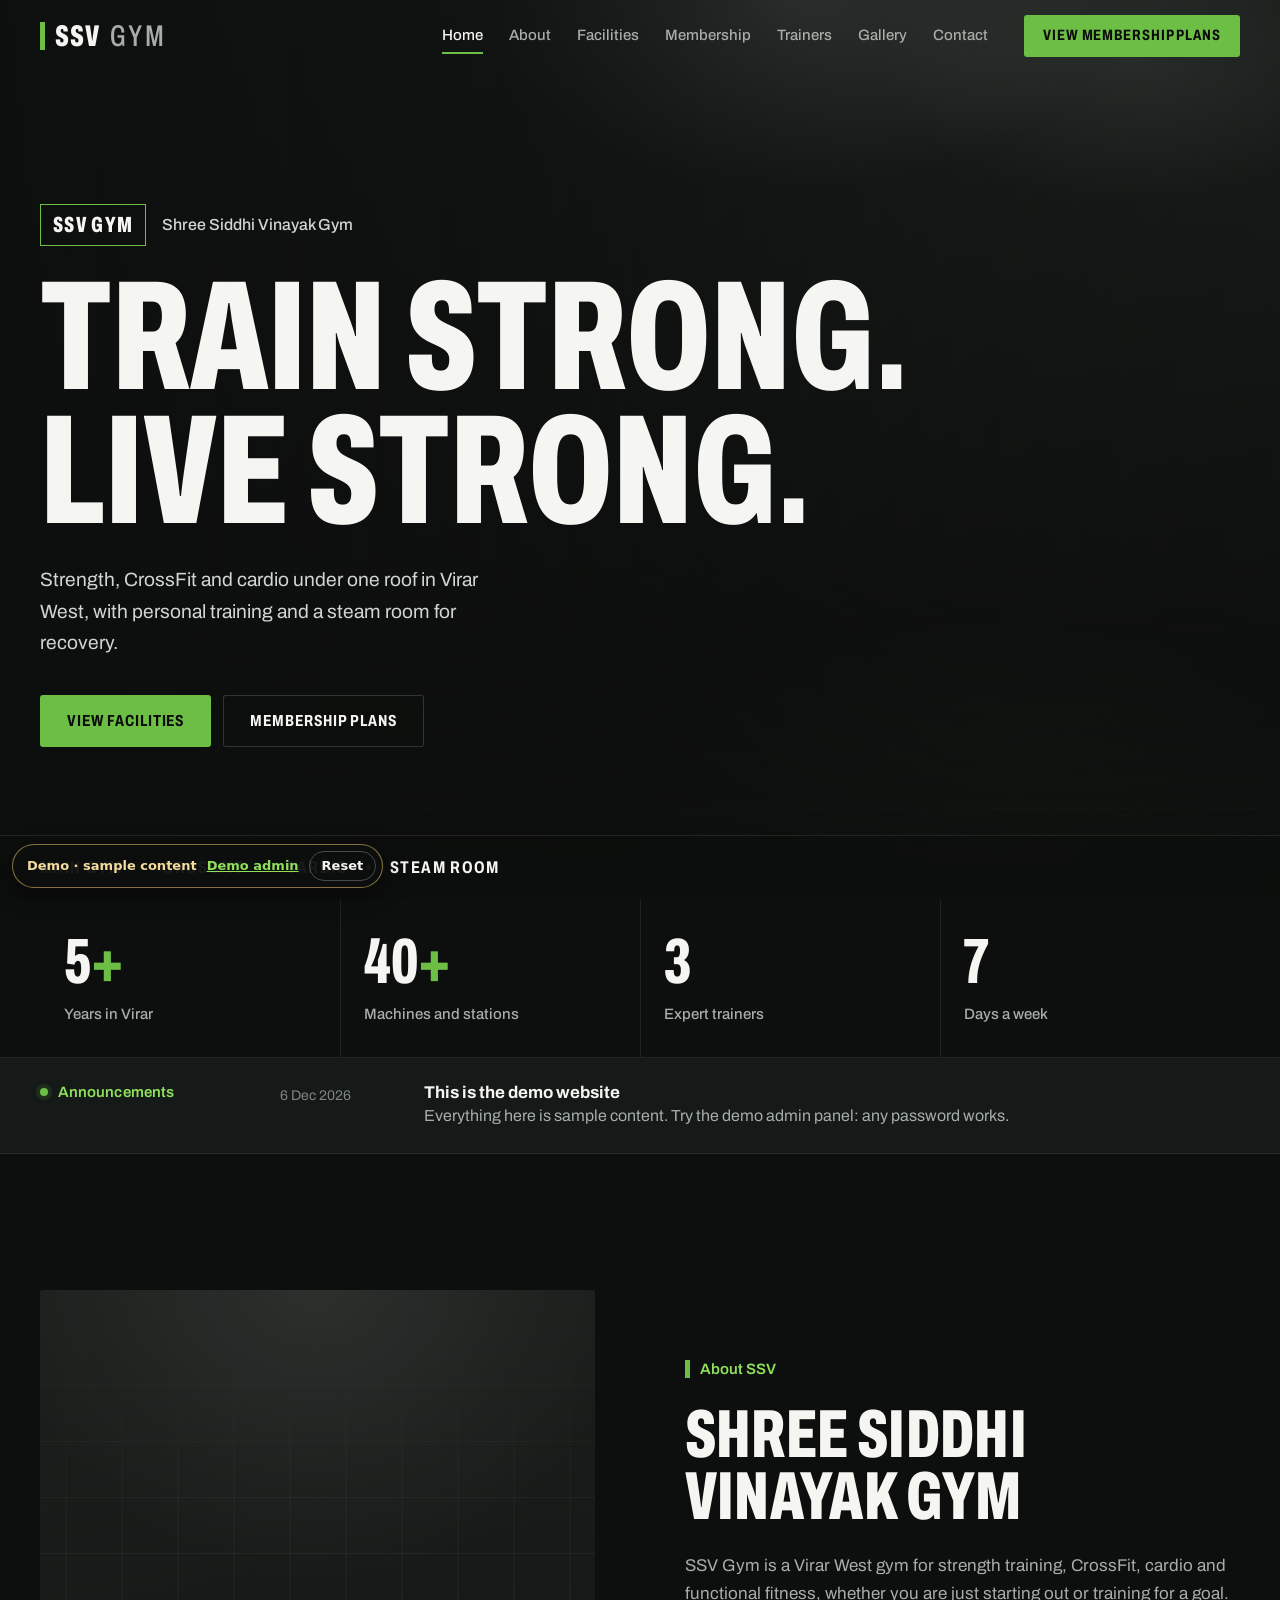
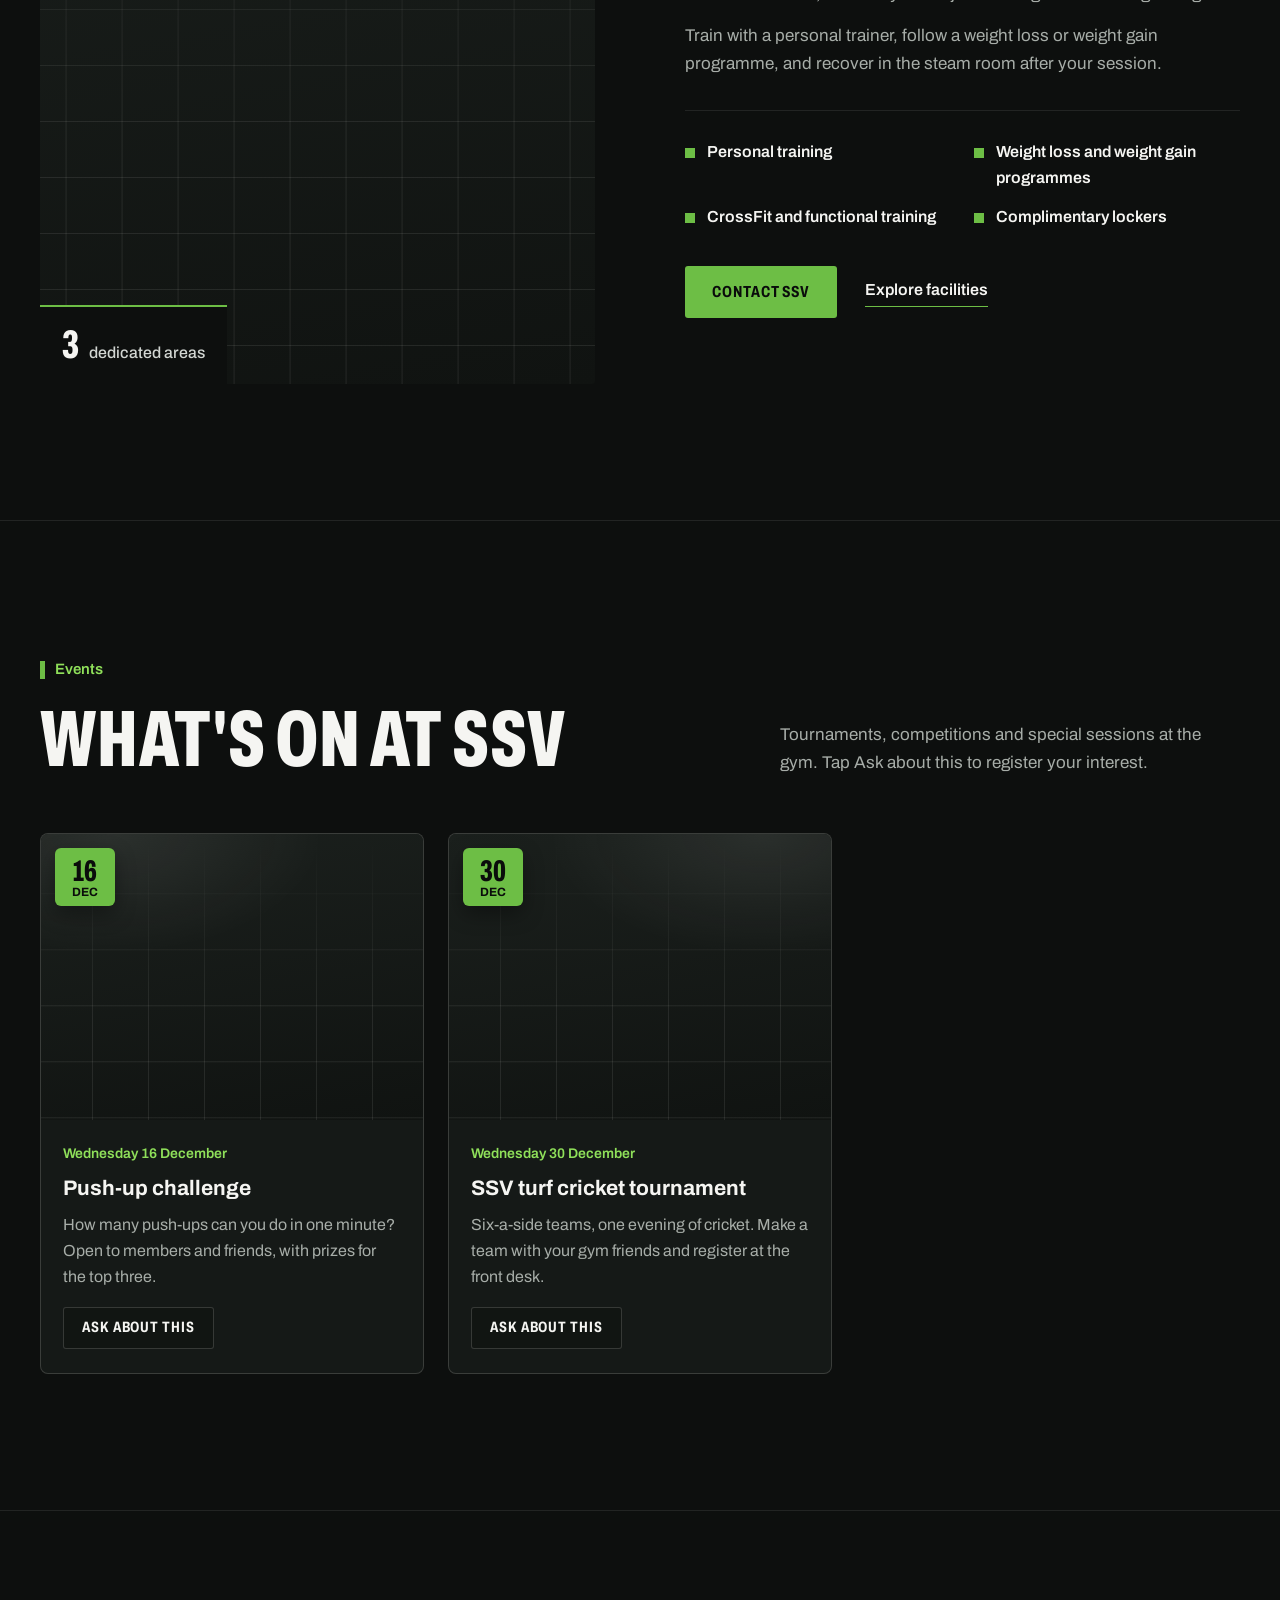
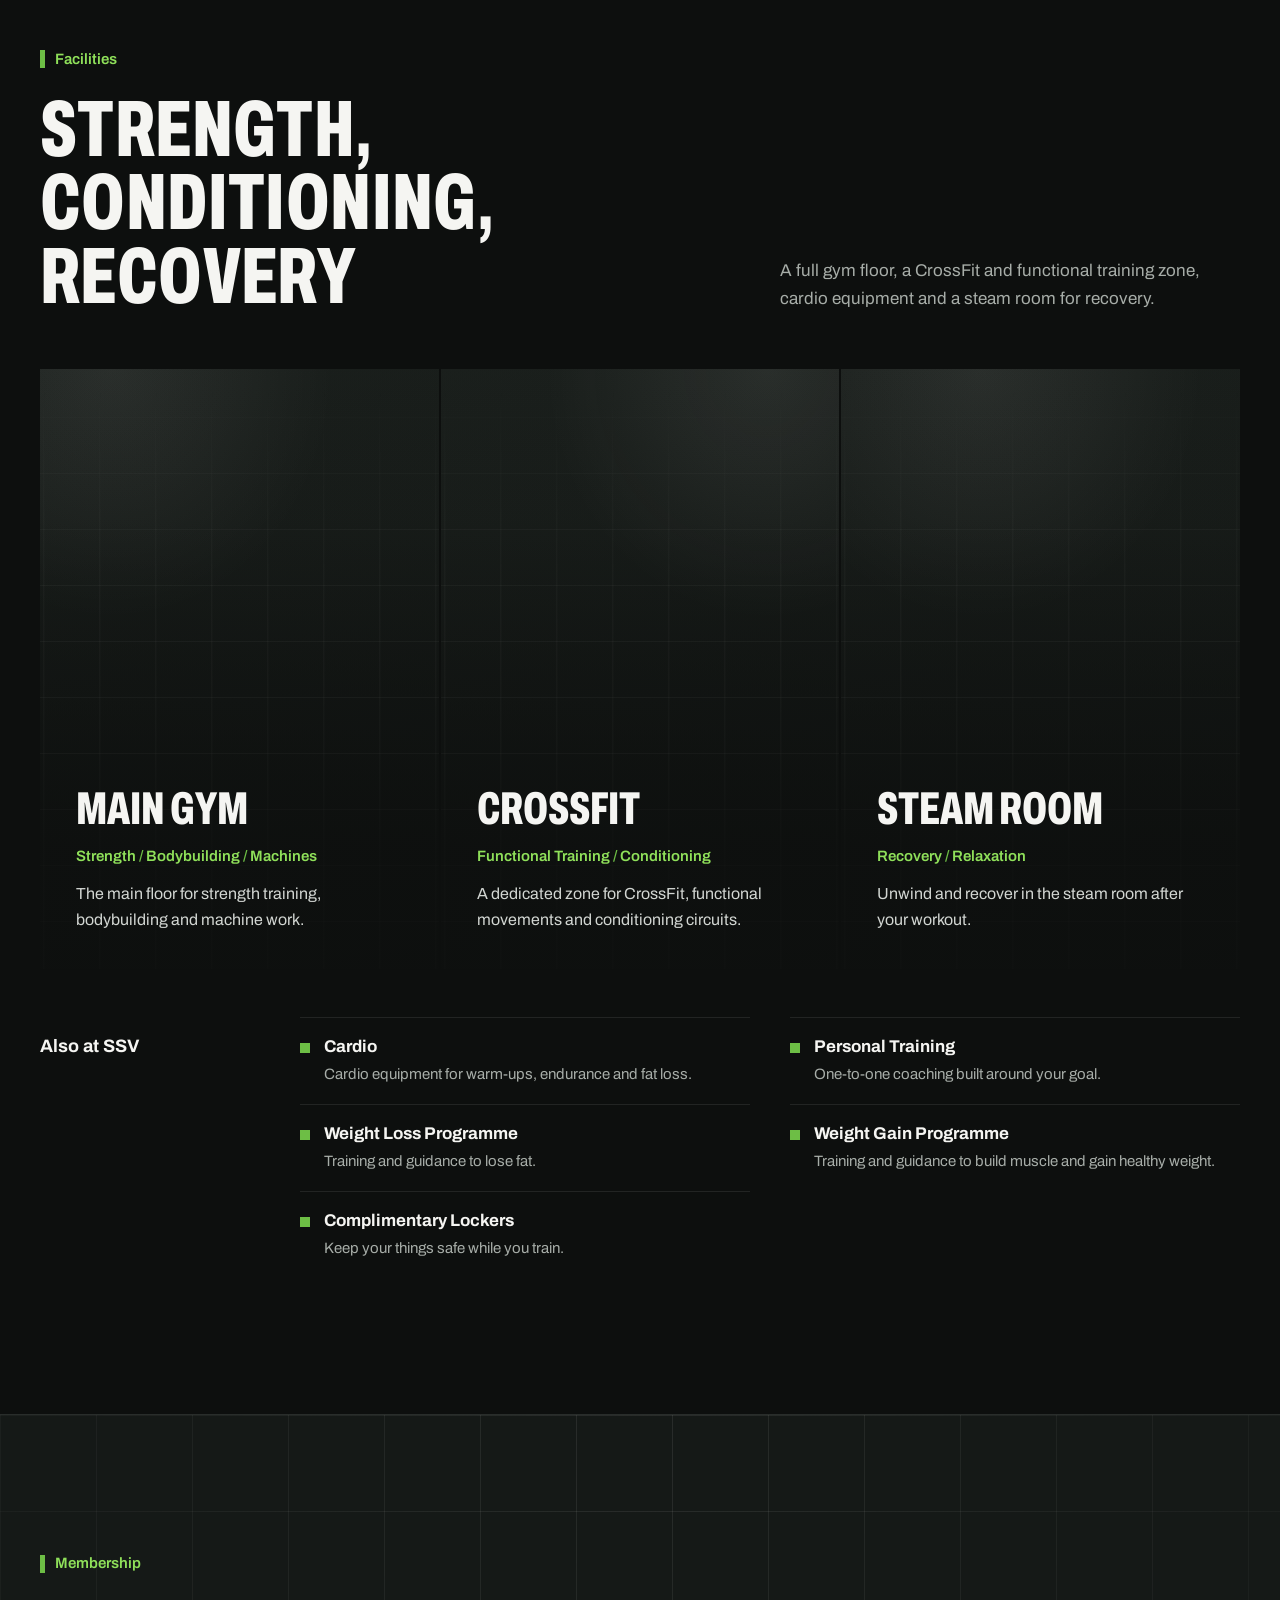
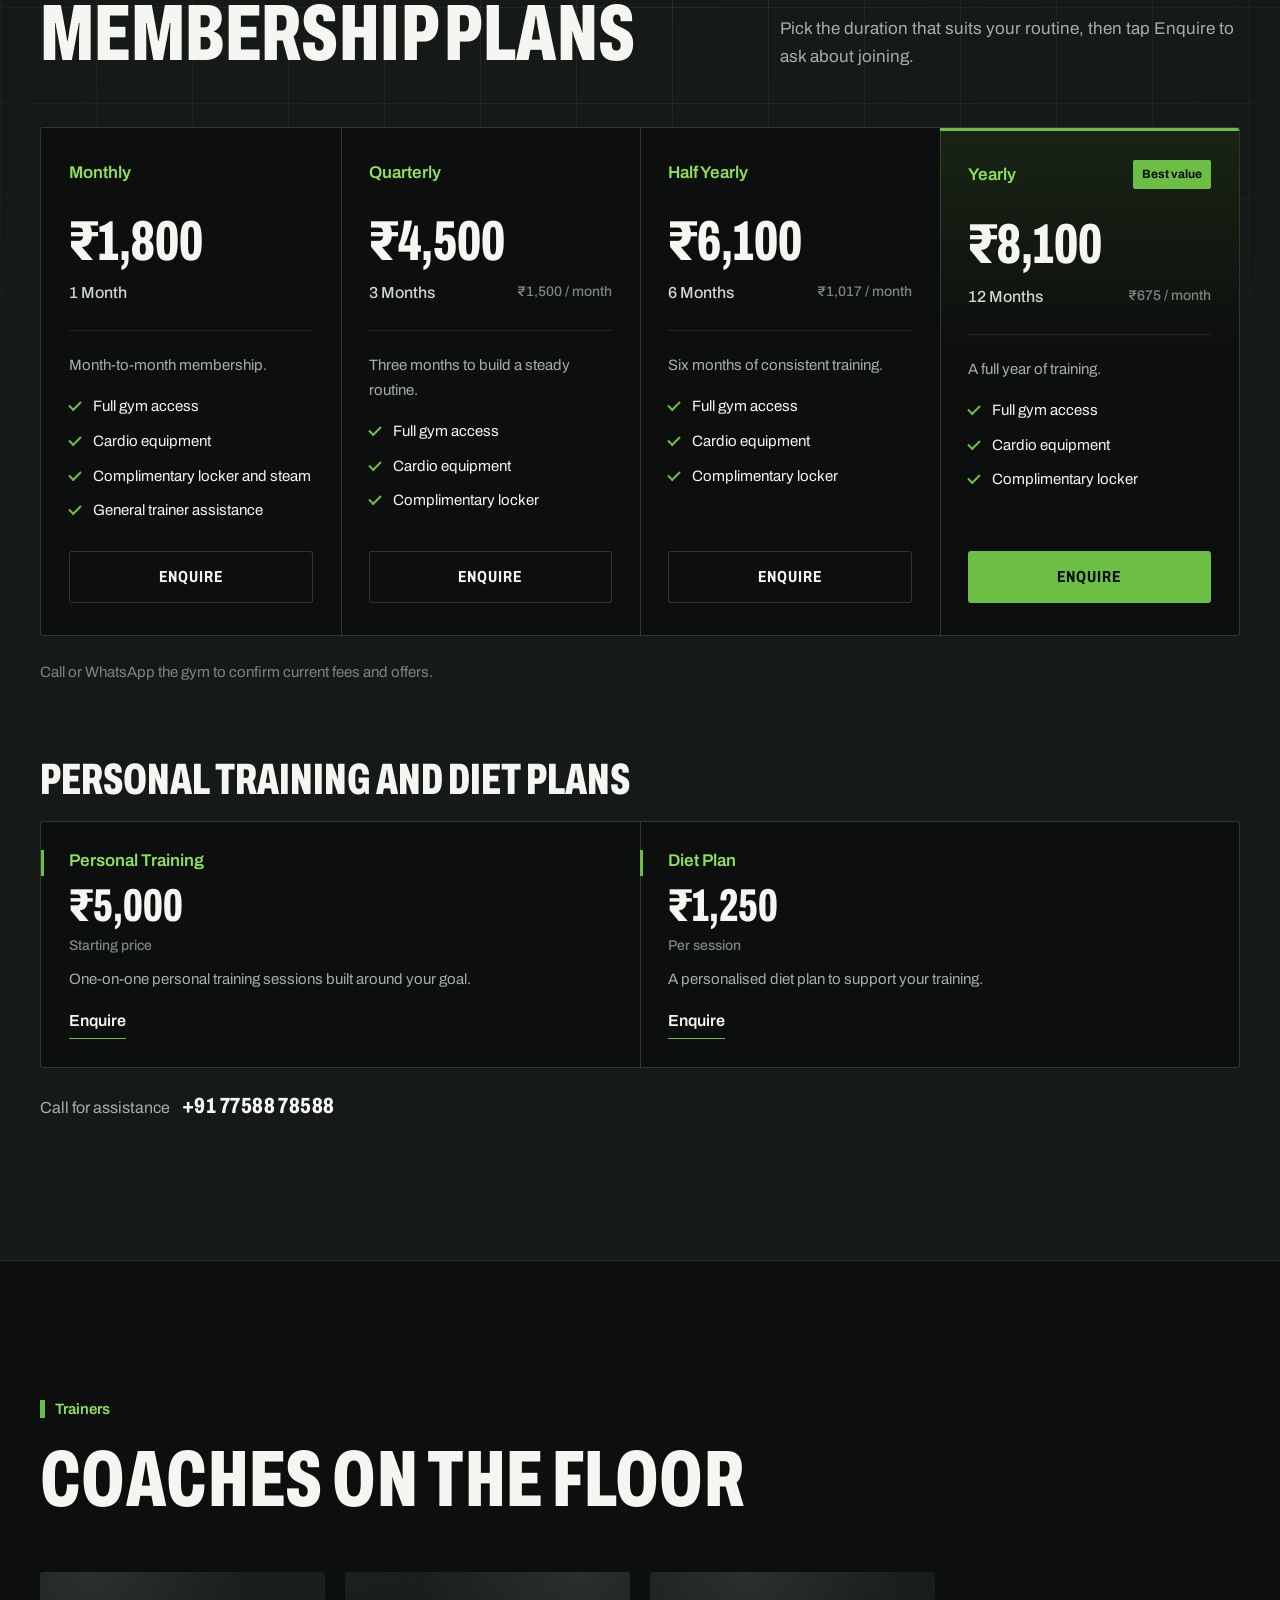
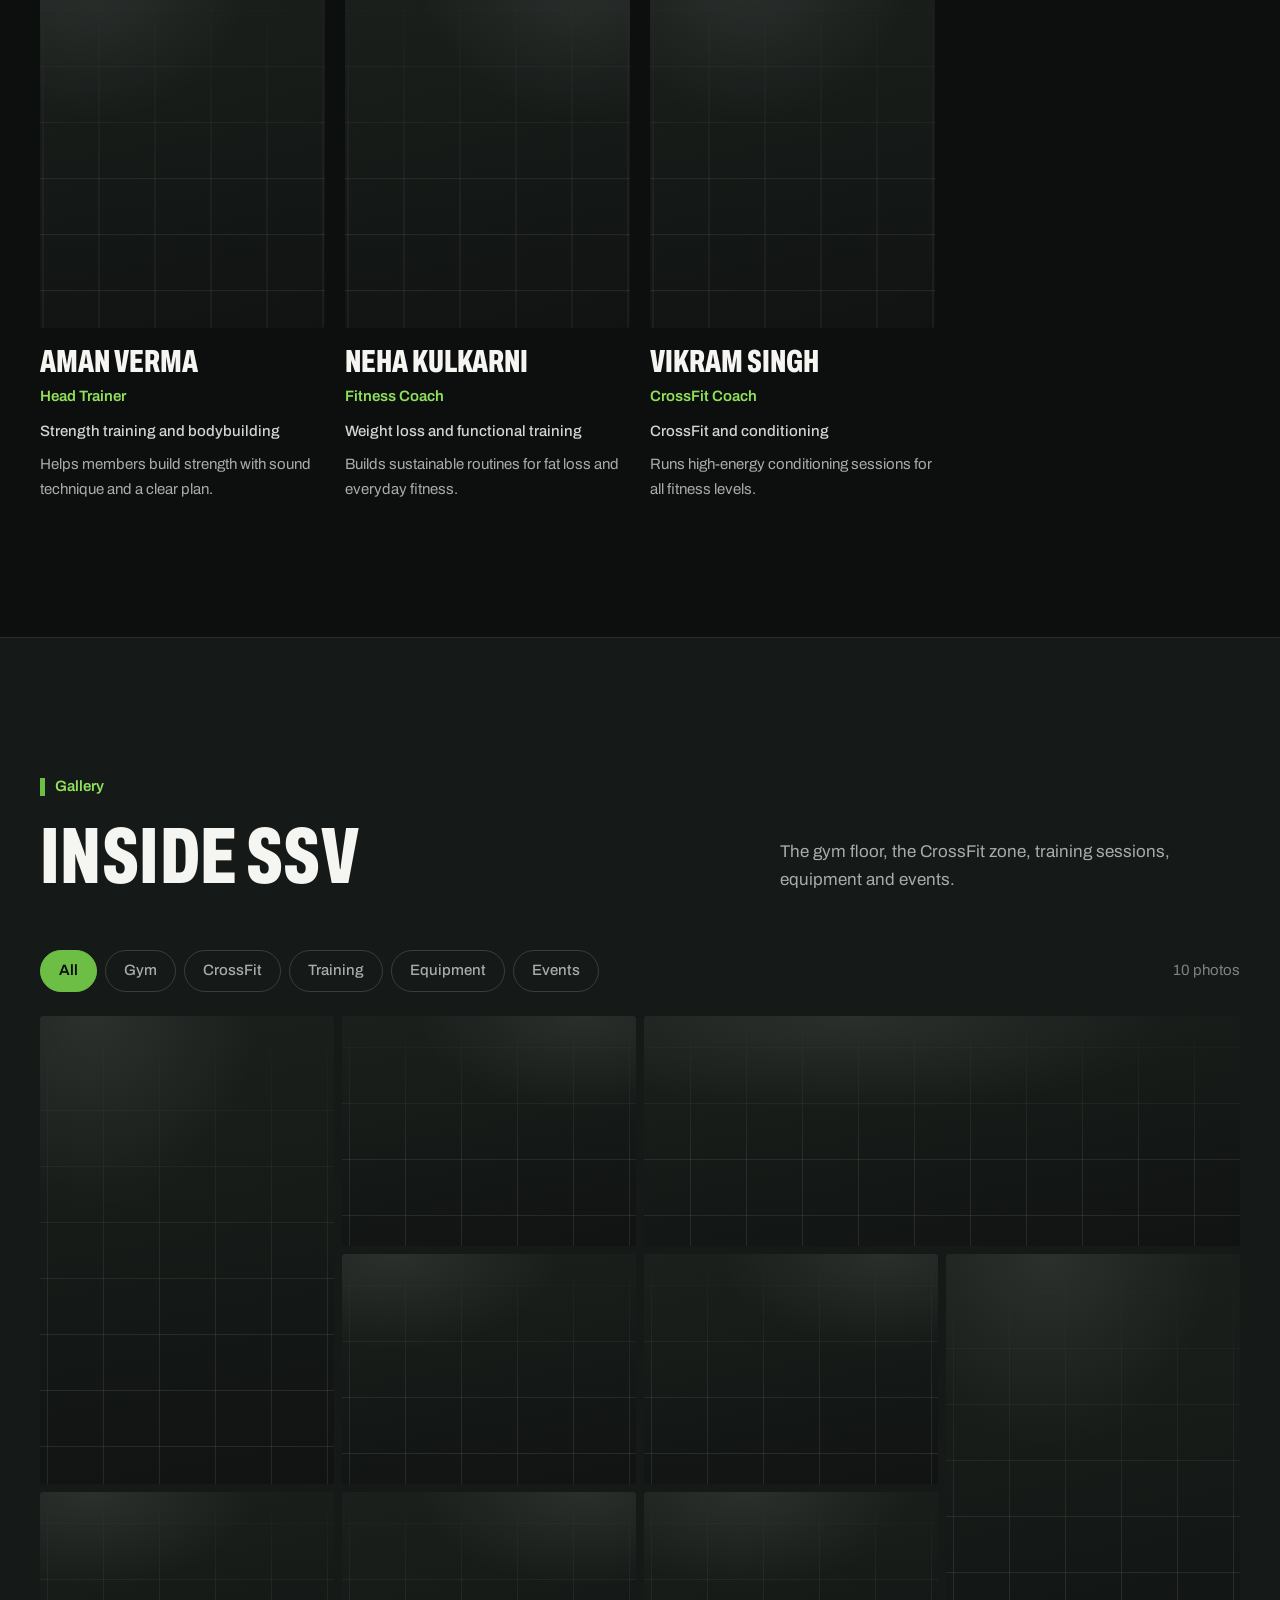
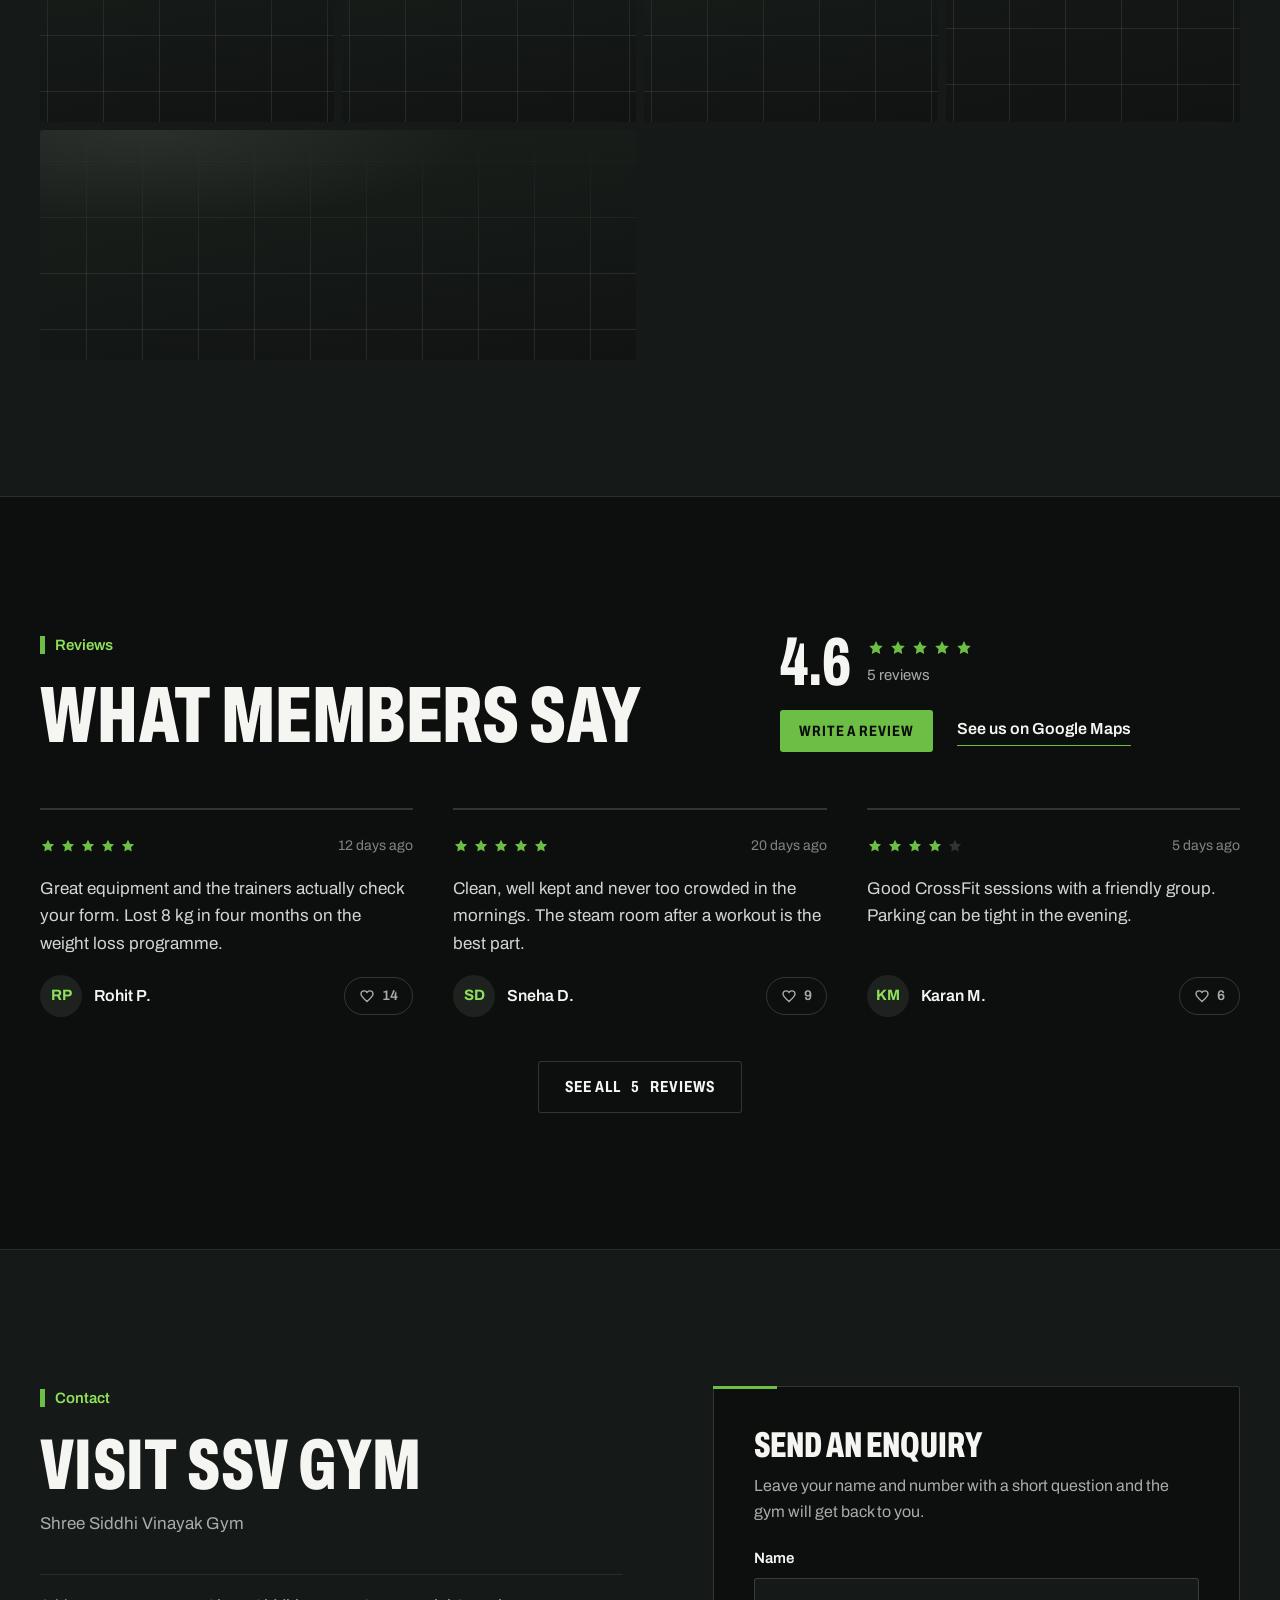
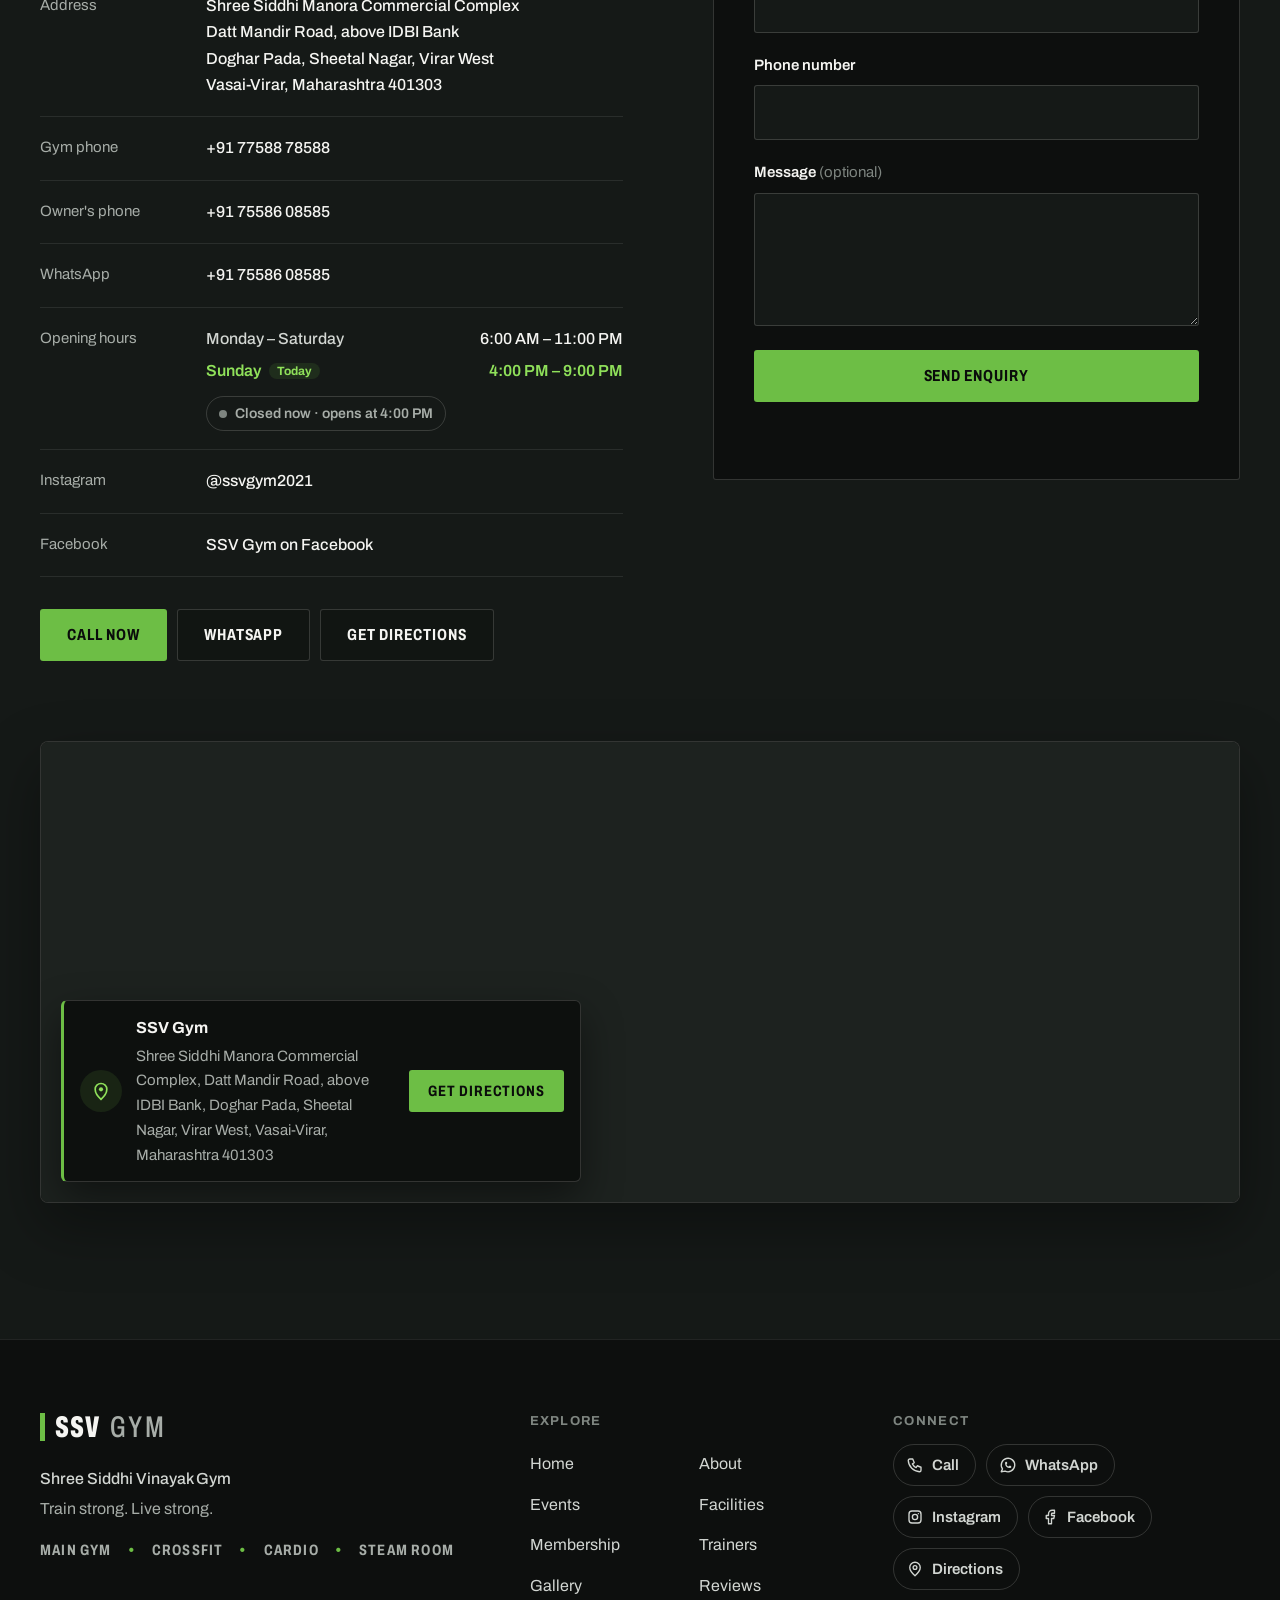
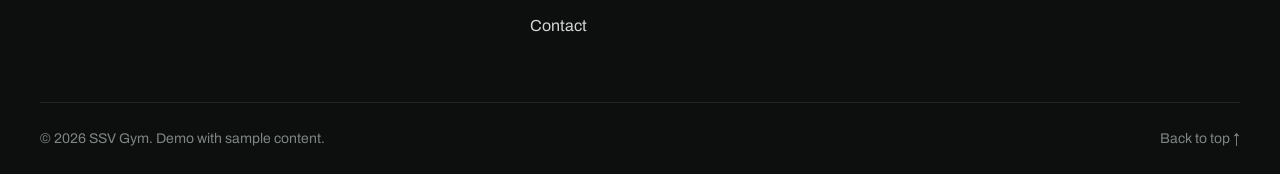
==== commit 9fb2784c: "new changes" ====
--- a/demo/index.html
+++ b/demo/index.html
@@ -11,7 +11,7 @@
   <link rel="preconnect" href="https://fonts.googleapis.com">
   <link rel="preconnect" href="https://fonts.gstatic.com" crossorigin>
   <link rel="stylesheet" href="https://fonts.googleapis.com/css2?family=Archivo:wdth,wght@62..125,400..800&display=swap">
-  <link rel="stylesheet" href="../css/style.css?v=1.5.0">
+  <link rel="stylesheet" href="../css/style.css?v=1.5.1">
   <script>document.documentElement.classList.add('js');</script>
   <script type="application/json" id="fallback-general">
   {
@@ -270,11 +270,6 @@
           <li><a href="#contact">Contact</a></li>
         </ul>
       </nav>
-      <div class="footer__col">
-        <h2 class="footer__title">Visit</h2>
-        <p class="footer__address" data-g-lines="address"></p>
-        <ul class="hours hours--small" data-hours></ul>
-      </div>
       <div class="footer__col" id="footer-connect">
         <h2 class="footer__title">Connect</h2>
         <ul class="footer__links">
--- a/css/style.css
+++ b/css/style.css
@@ -223,8 +223,9 @@
 .facility-card { position: relative; isolation: isolate; display: flex; flex-direction: column; justify-content: flex-end; min-height: clamp(440px, 48vw, 600px); overflow: hidden; background: var(--bg-2); }
 .facility-card__media { position: absolute; inset: 0; z-index: -2; transition: transform 1.2s var(--ease); }
 .facility-card::before { content: ""; position: absolute; inset: 0; z-index: -1; background: linear-gradient(180deg, rgba(13, 15, 14, .05) 25%, rgba(13, 15, 14, .88) 80%); }
-.facility-card::after { content: ""; position: absolute; left: 0; bottom: 0; width: 64px; height: 3px; background: var(--green); }
-.facility-card:hover .facility-card__media { transform: scale(1.03); }
+.facility-card::after { content: ""; position: absolute; left: 0; right: 0; bottom: 0; height: 3px; background: var(--green); transform: scaleX(0); transform-origin: left; transition: transform .6s var(--ease); }
+.facility-card:hover::after { transform: scaleX(1); }
+.facility-card:hover .facility-card__media { transform: scale(1.04); }
 .facility-card__body { padding: clamp(24px, 3vw, 36px); }
 .facility-card__title { font-family: var(--font-narrow); font-stretch: 62.5%; font-weight: 800; font-size: clamp(2.25rem, 3.6vw, 3.25rem); line-height: .95; text-transform: uppercase; }
 .facility-card__tags { margin-top: 12px; color: var(--green-2); font-size: .9375rem; font-weight: 600; }
@@ -444,7 +445,6 @@
 .hours__status::before { content: ""; width: 8px; height: 8px; border-radius: 50%; background: var(--muted-2); }
 .hours__status.is-open { border-color: rgba(109, 190, 69, .45); color: var(--green-2); }
 .hours__status.is-open::before { background: var(--green); box-shadow: 0 0 0 4px var(--green-soft); }
-.hours--small { gap: 4px; margin-top: 14px; font-size: .9375rem; }
 
 .enquiry { position: relative; padding: clamp(24px, 4vw, 40px); border: 1px solid var(--line-2); border-radius: var(--radius); background: var(--bg); }
 html:not(.js) .enquiry { display: none; } /* the form needs JavaScript to send */
@@ -495,15 +495,14 @@
 .footer__nav { display: grid; grid-template-columns: repeat(2, minmax(0, 1fr)); gap: 0 24px; }
 .footer__nav a { display: block; padding: 7px 0; color: var(--text-2); transition: color .2s; }
 .footer__nav a:hover { color: var(--green-2); }
-.footer__address { color: var(--text-2); line-height: 1.6; }
 .footer__links { display: flex; flex-wrap: wrap; gap: 10px; }
 .footer__links a { display: inline-flex; align-items: center; gap: 8px; min-height: 42px; padding: 0 16px 0 12px; border: 1px solid var(--line-2); border-radius: 999px; color: var(--text-2); font-size: .9375rem; font-weight: 600; transition: border-color .2s, color .2s, background-color .2s; }
 .footer__links a:hover { border-color: var(--green); background: var(--green-soft); color: var(--green-2); }
 .footer__links svg { width: 18px; height: 18px; fill: none; stroke: currentColor; stroke-width: 1.8; stroke-linecap: round; stroke-linejoin: round; }
 .footer__bottom { display: flex; flex-wrap: wrap; justify-content: space-between; gap: 8px 16px; margin-top: 56px; padding-block: 24px; border-top: 1px solid var(--line); color: var(--muted-2); font-size: .875rem; }
 .footer__bottom a:hover { color: var(--text); }
-@media (min-width: 700px) { .footer__grid { grid-template-columns: repeat(2, minmax(0, 1fr)); gap: 44px 40px; } }
-@media (min-width: 1100px) { .footer__grid { grid-template-columns: 1.3fr 1fr 1.2fr 1.1fr; gap: 48px; } }
+@media (min-width: 700px) { .footer__grid { grid-template-columns: repeat(2, minmax(0, 1fr)); gap: 44px 40px; } .footer__brand { grid-column: 1 / -1; } }
+@media (min-width: 1100px) { .footer__grid { grid-template-columns: 1.4fr 1fr 1.1fr; gap: 48px; } .footer__brand { grid-column: auto; } }
 @media (max-width: 699px) {
   /* phones: each block in its own band, separated by a rule */
   .footer__grid { gap: 0; }
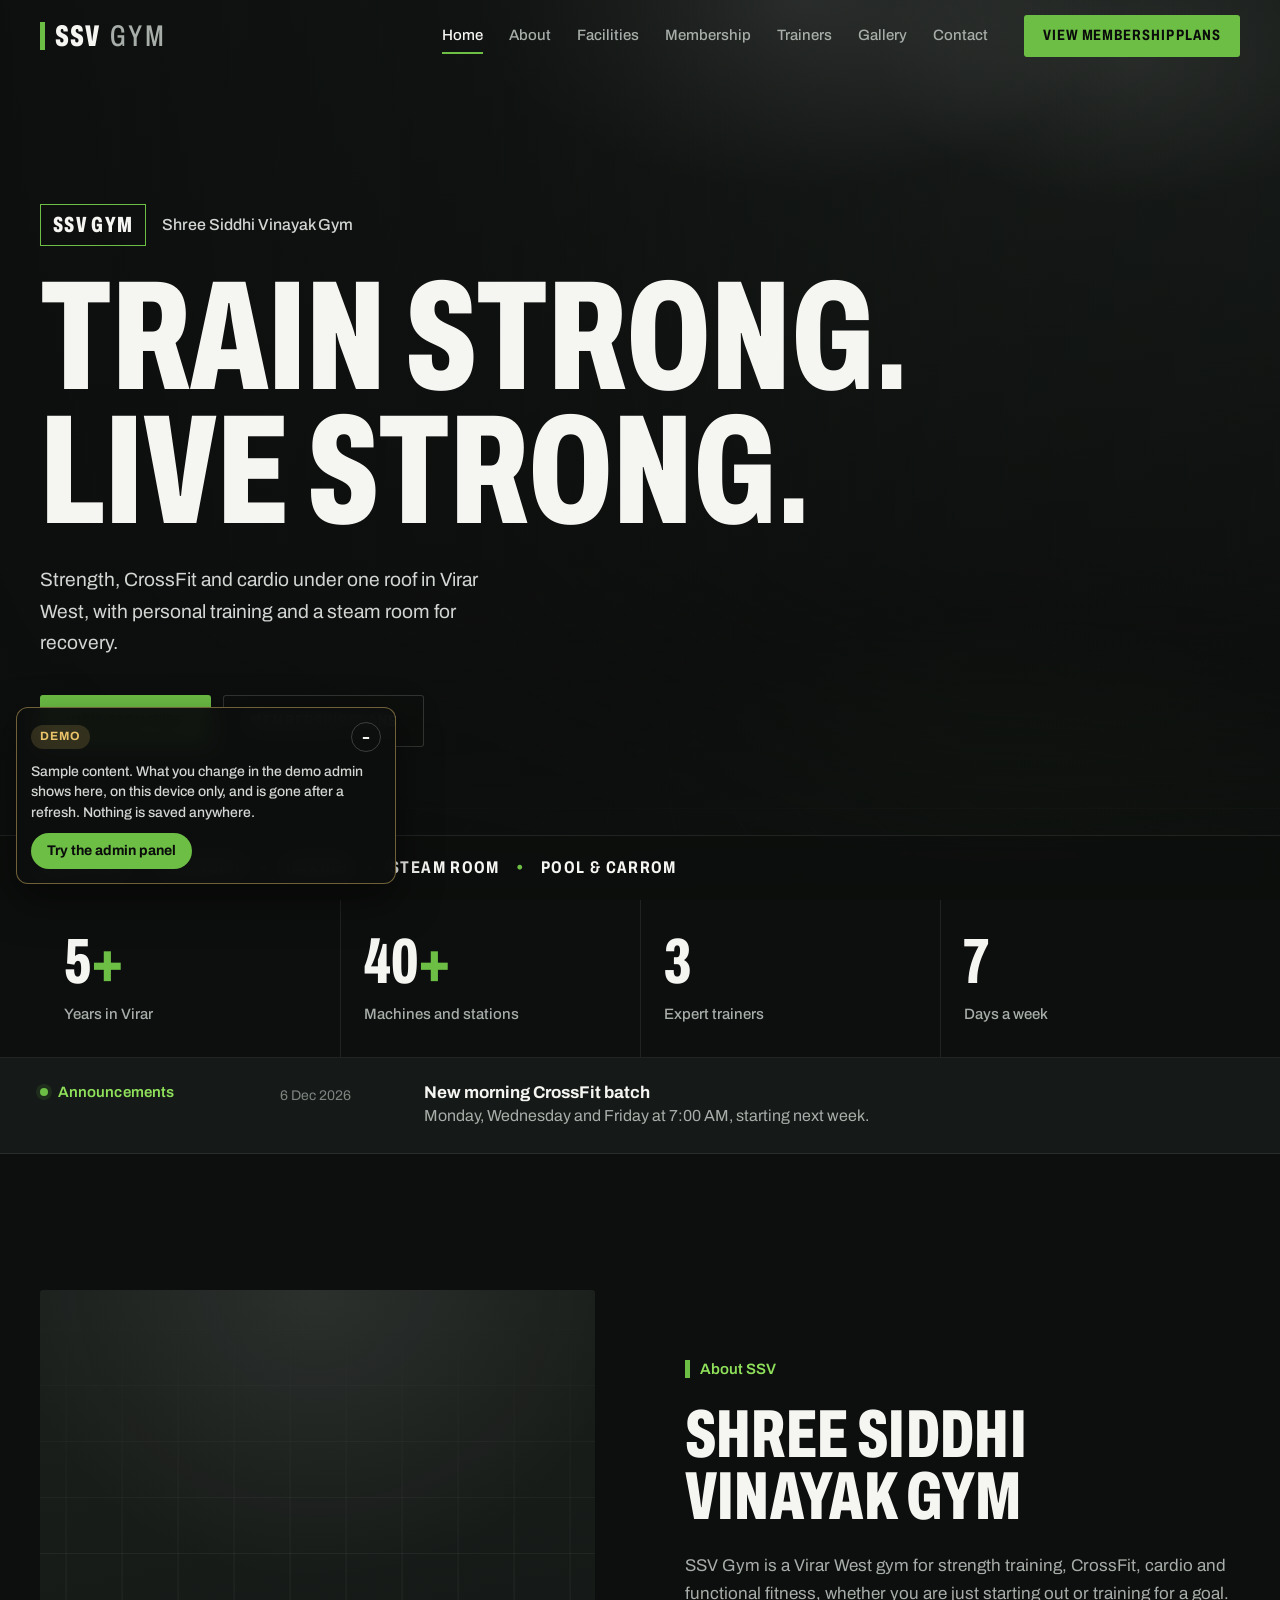
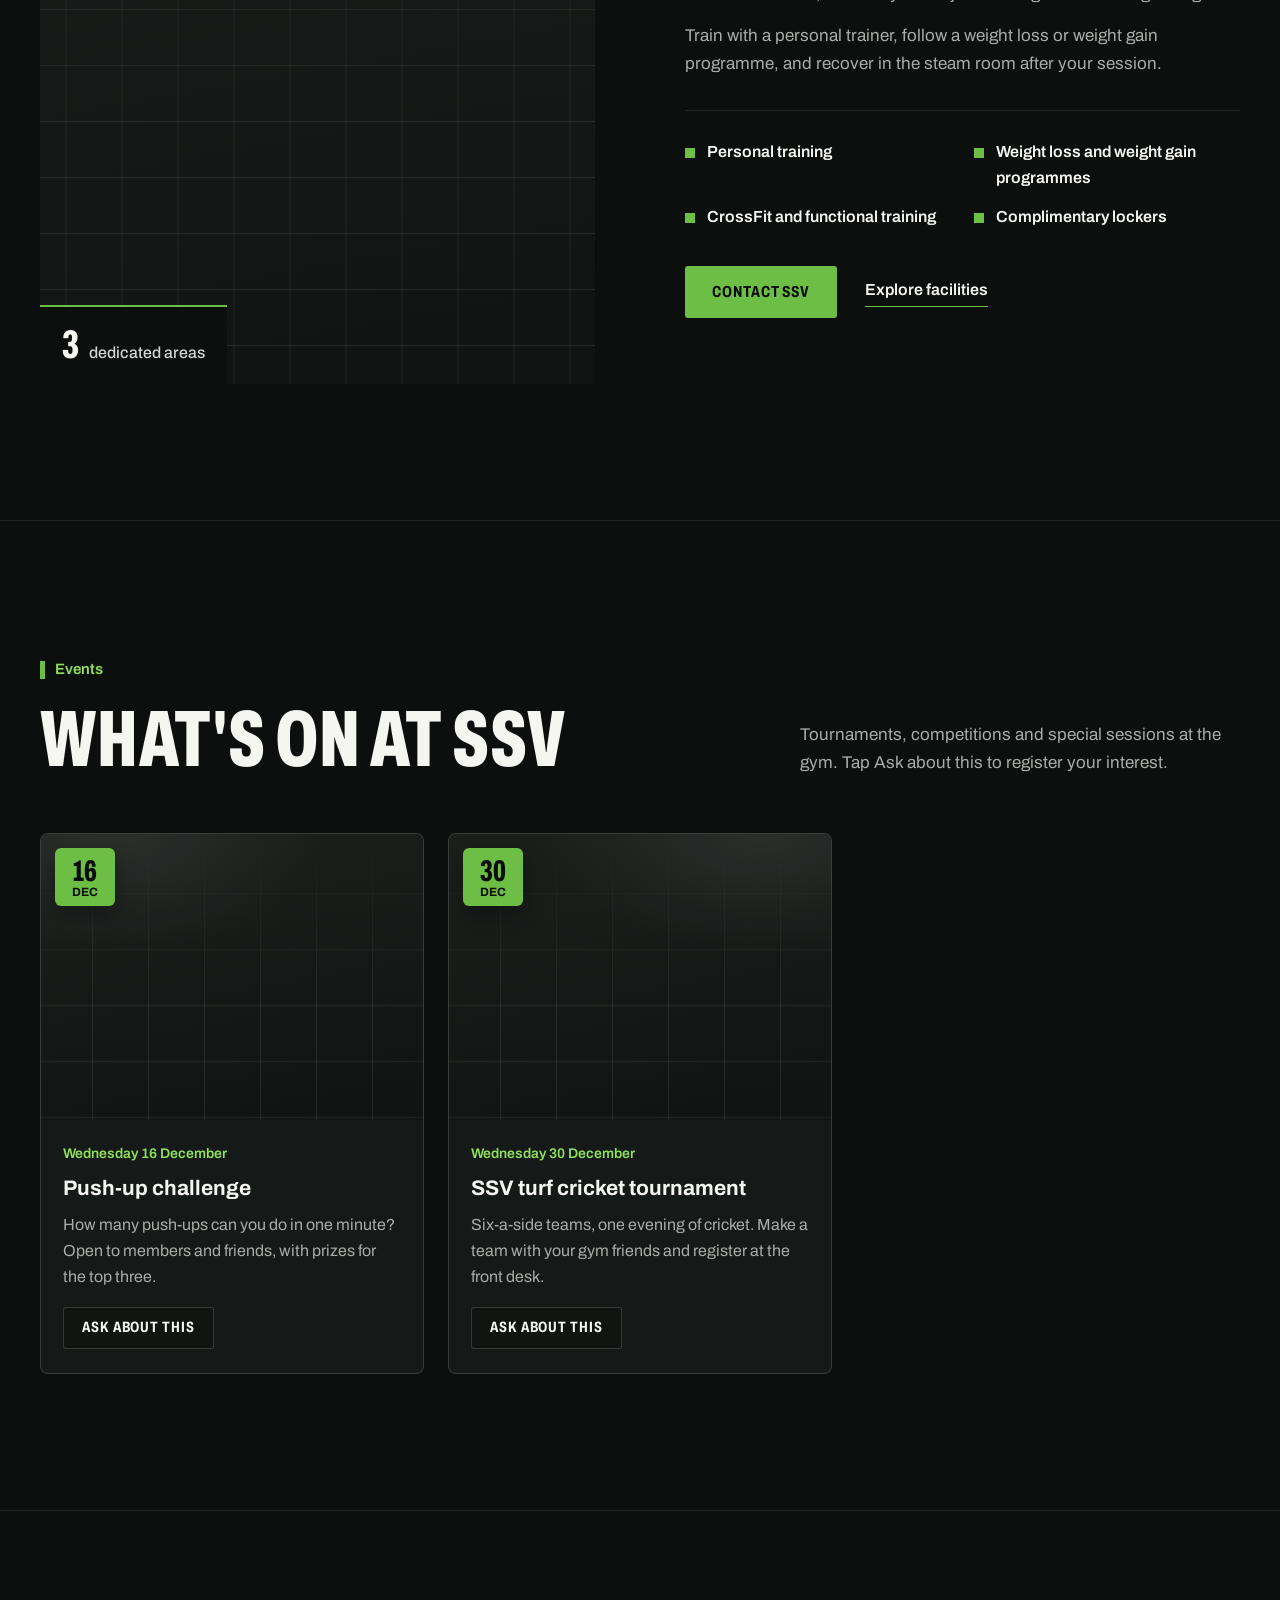
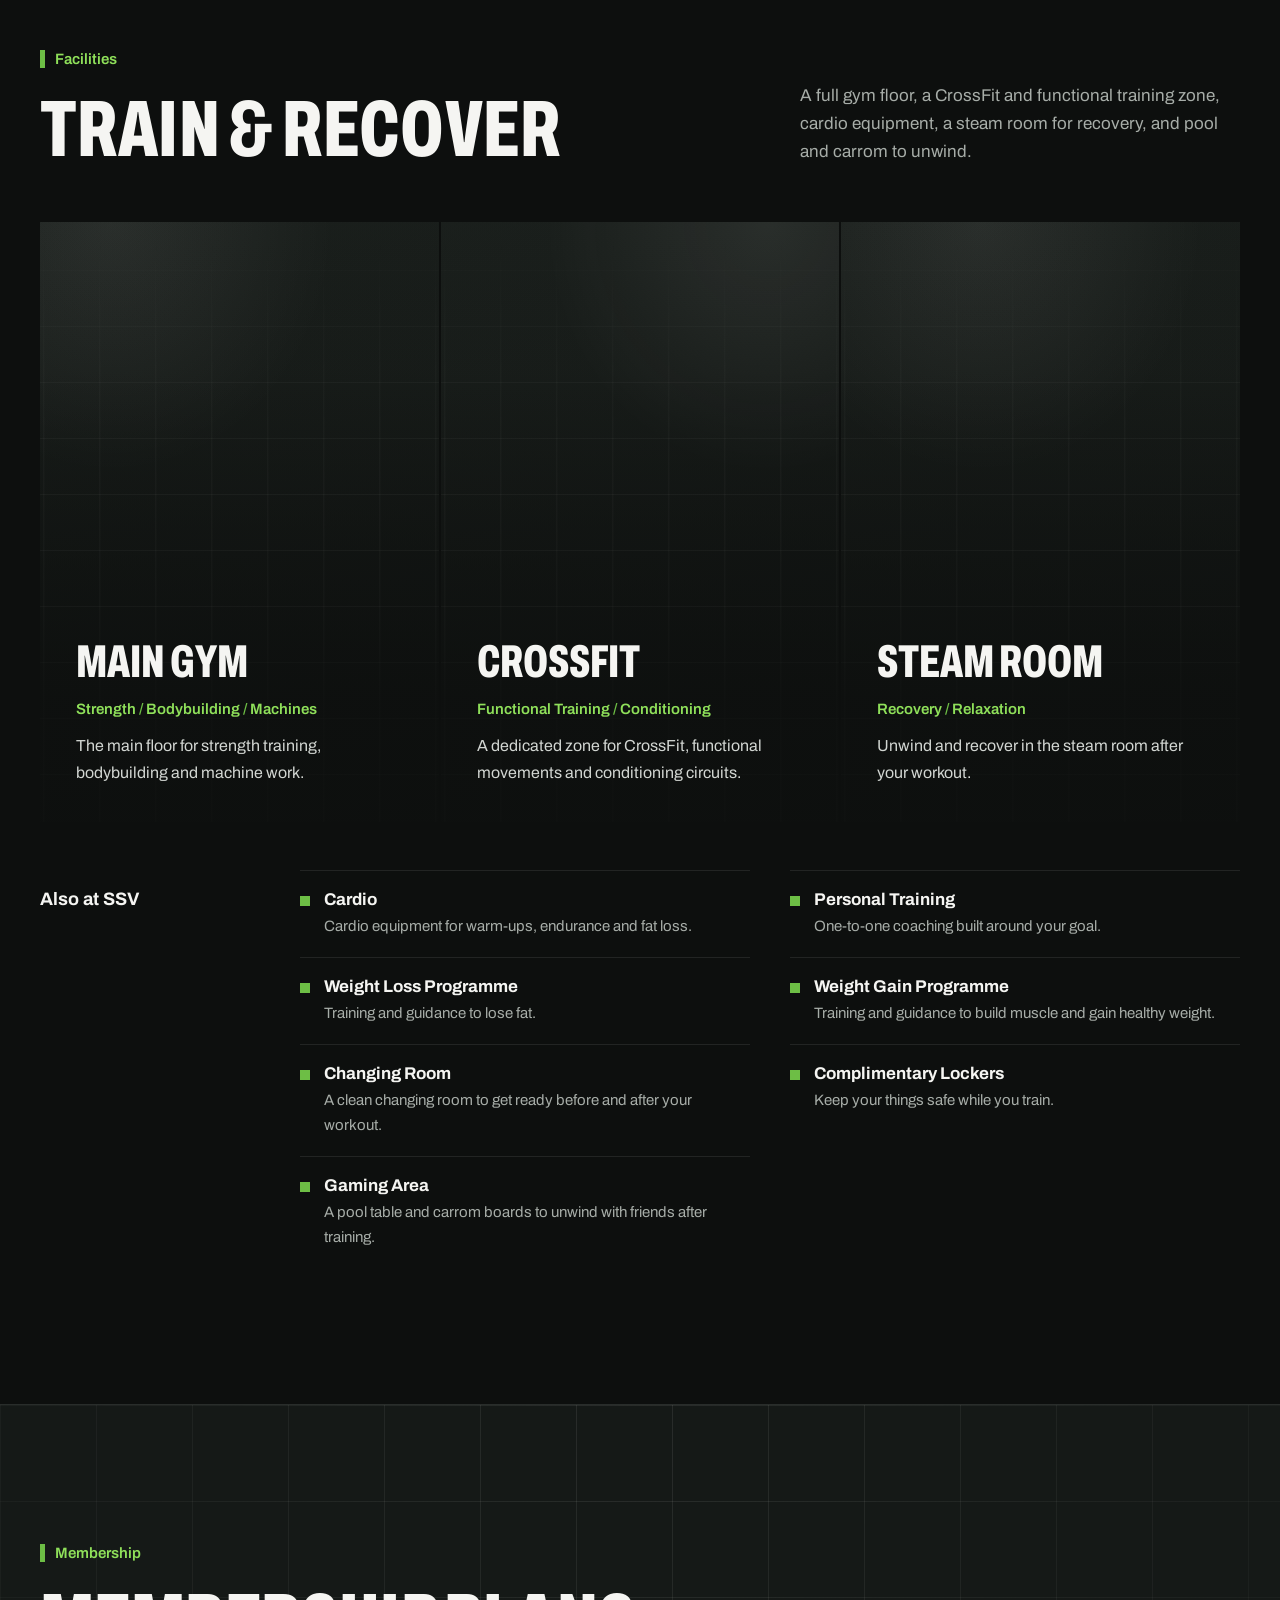
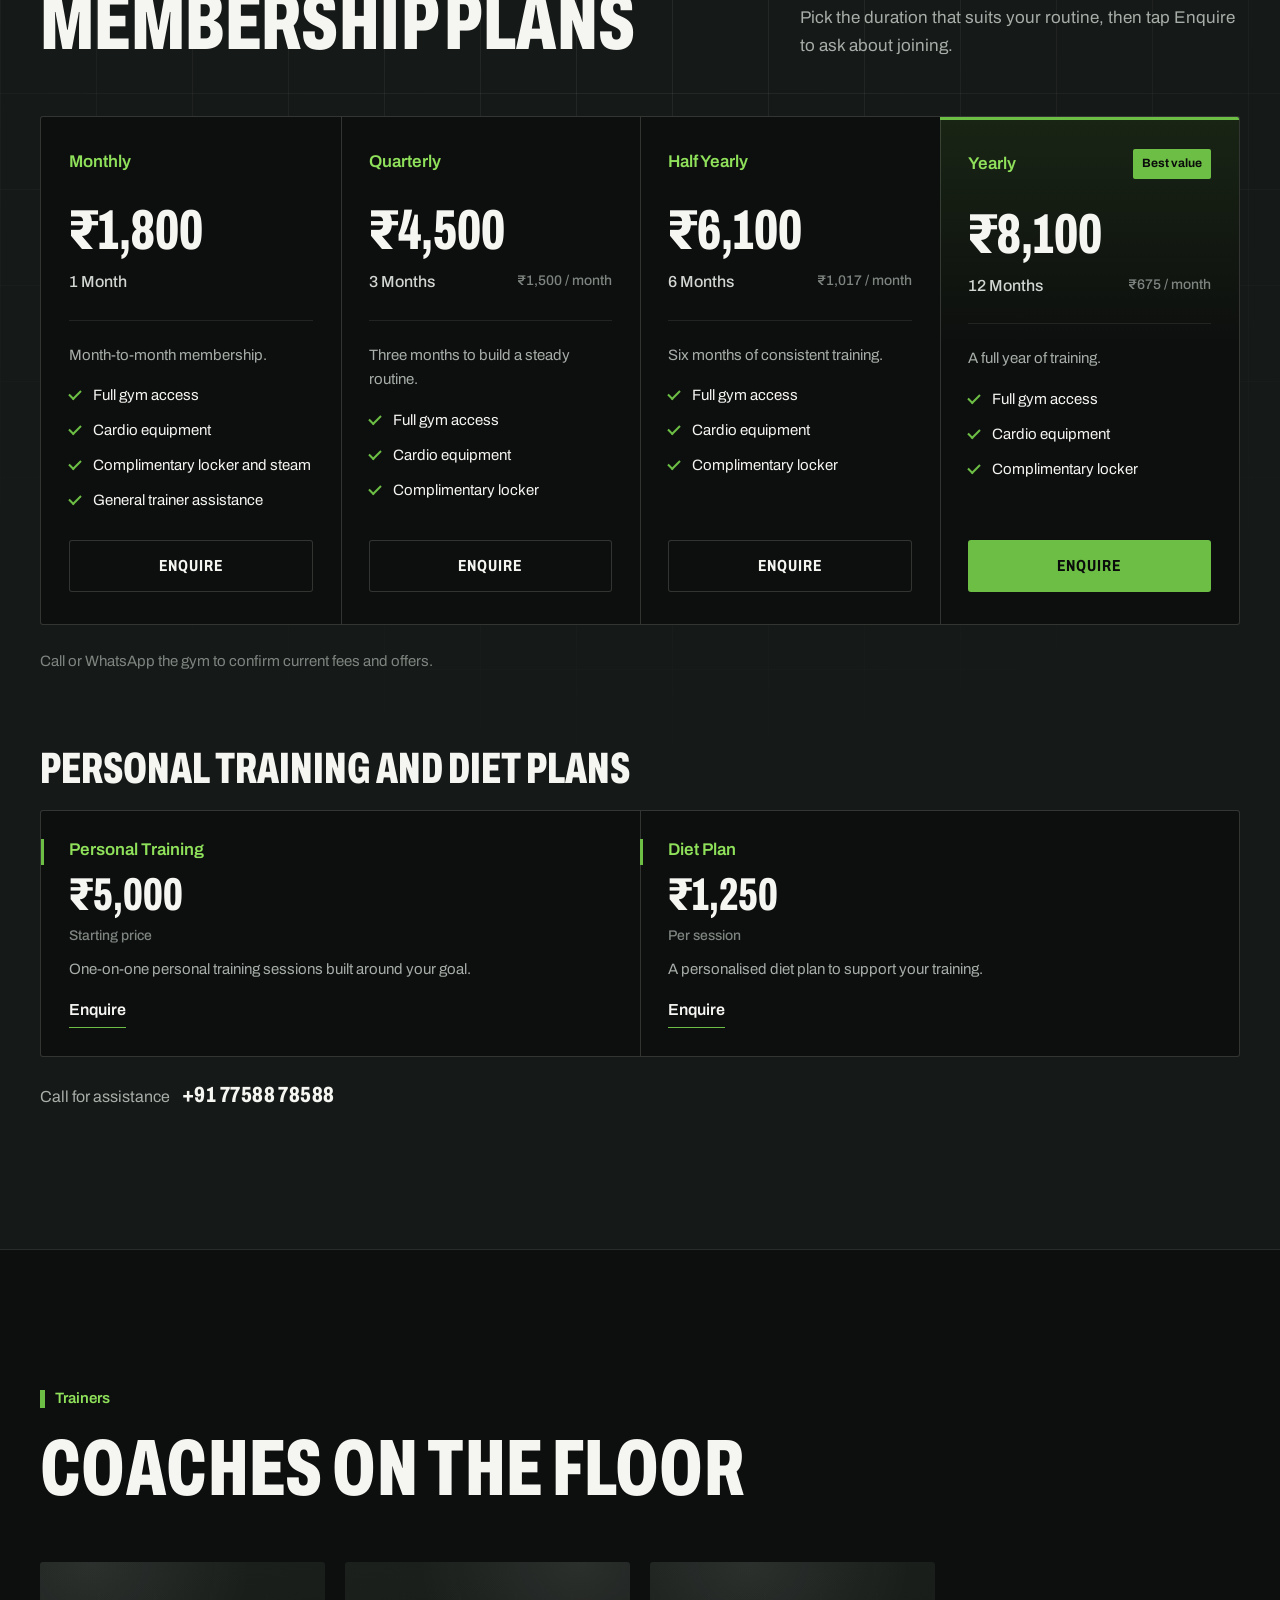
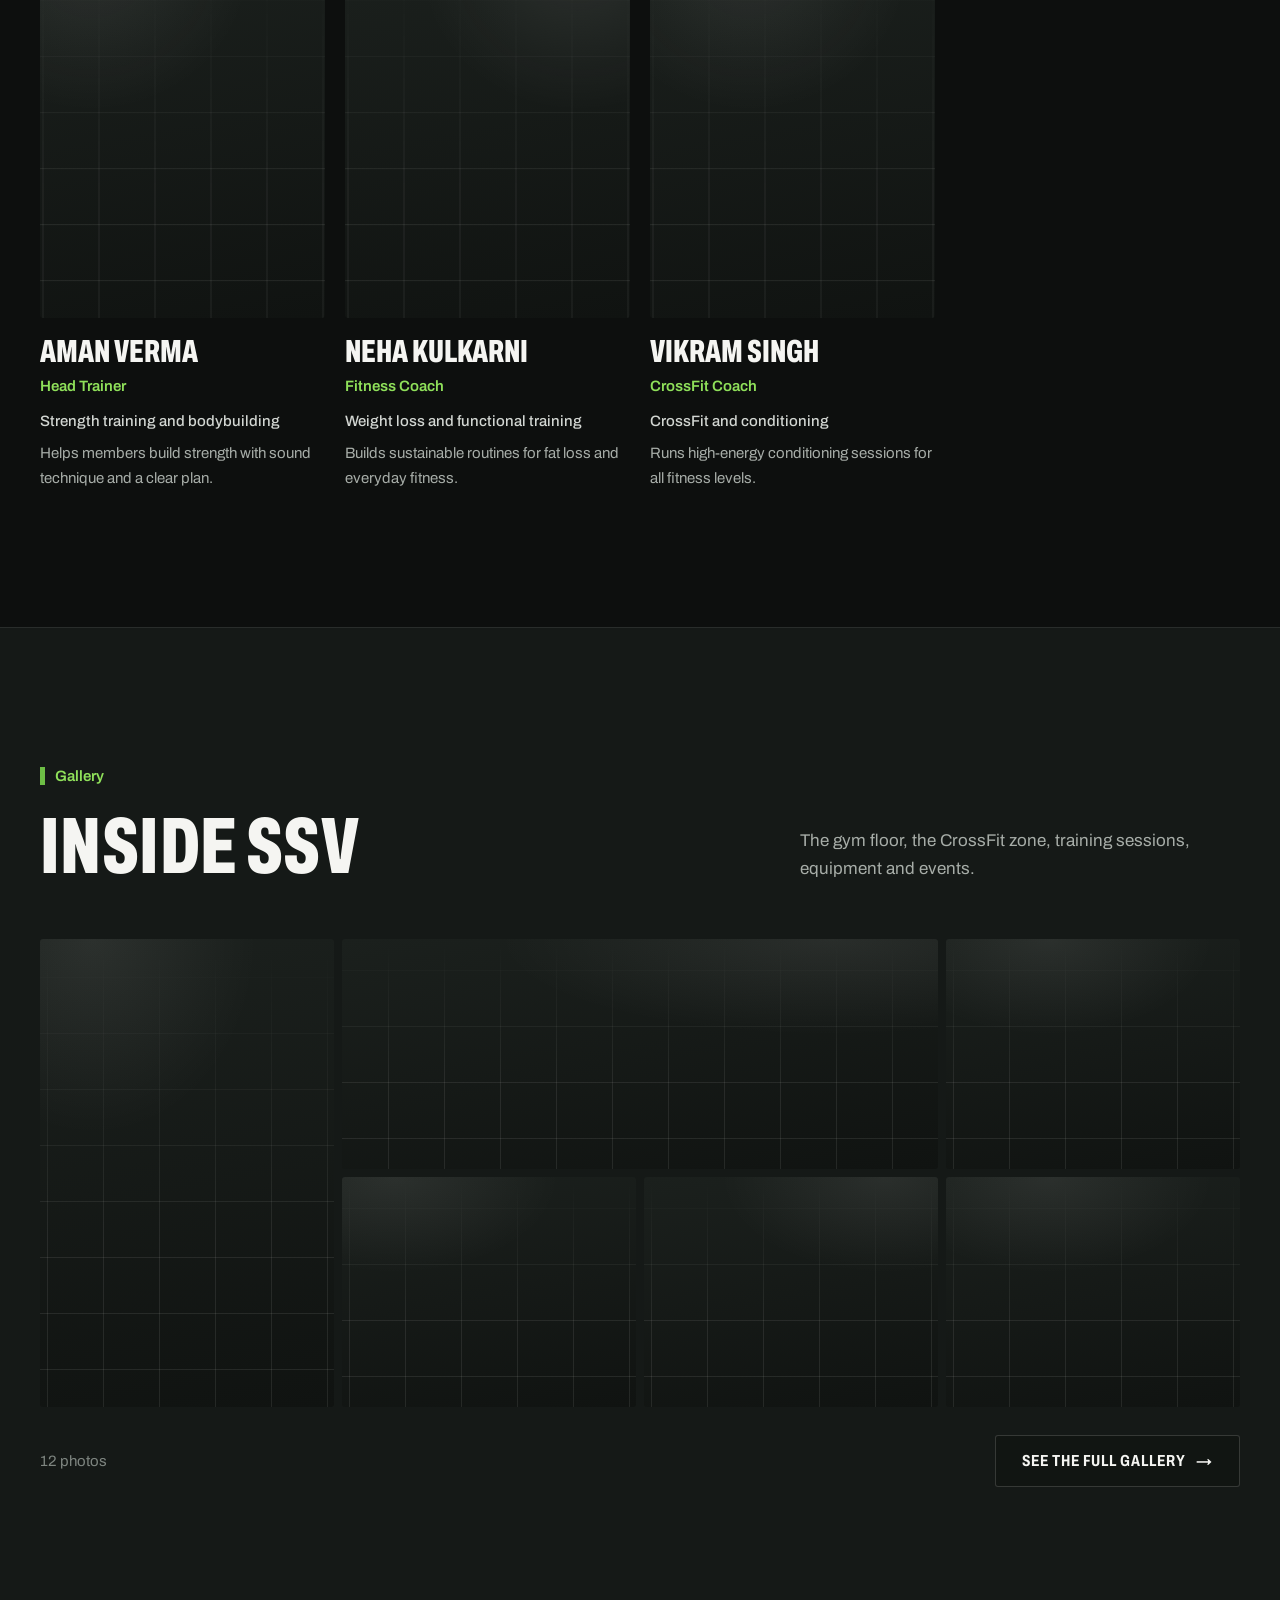
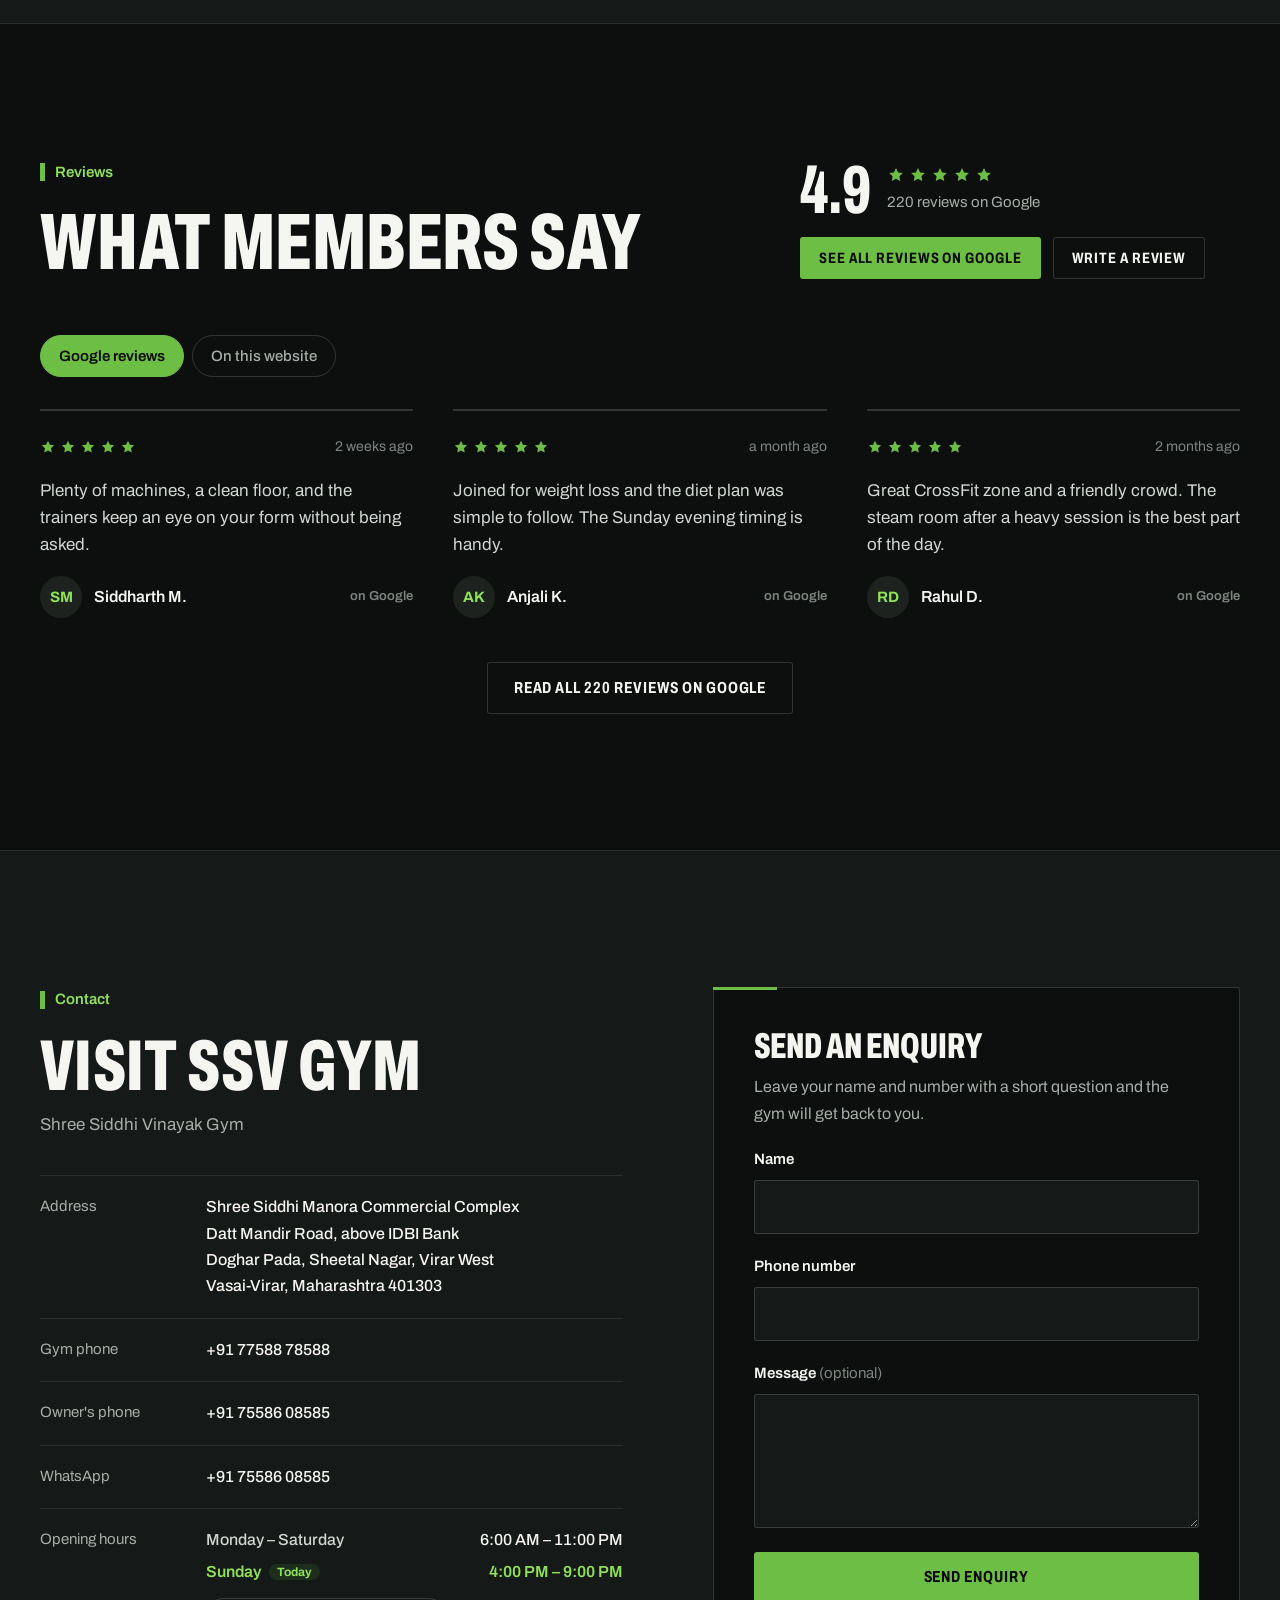
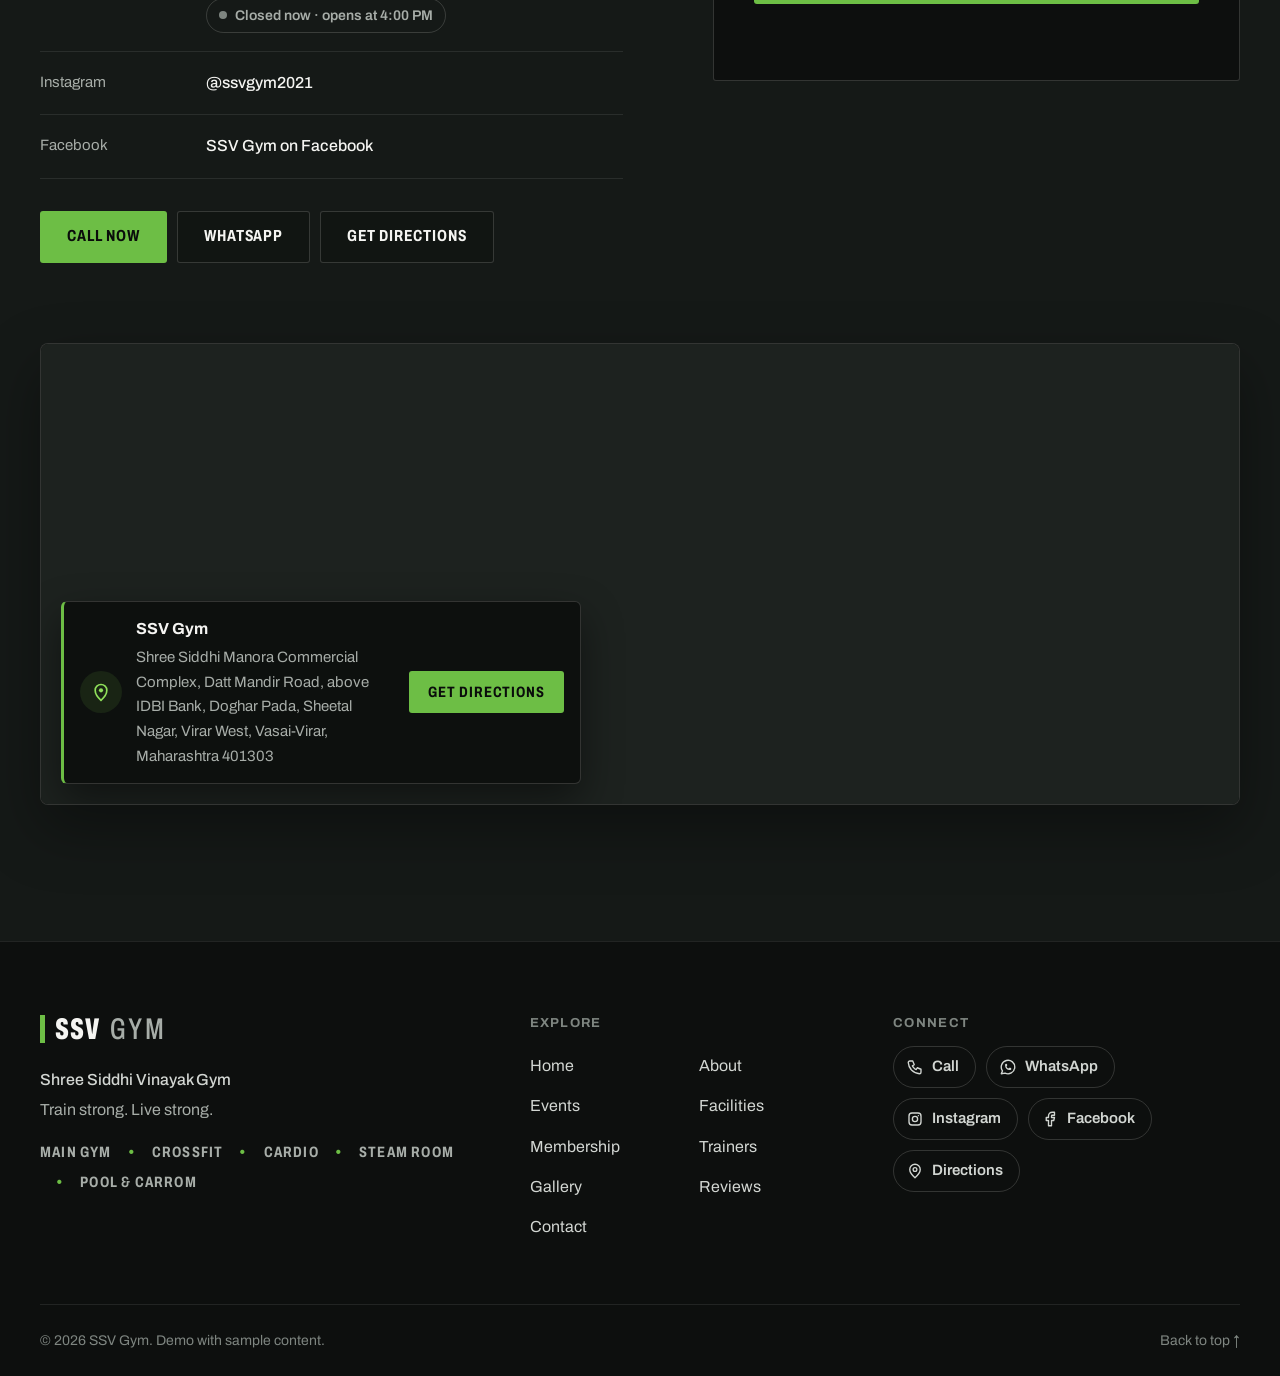
==== commit 36a34850: "next big commit" ====
--- a/demo/index.html
+++ b/demo/index.html
@@ -10,27 +10,16 @@
   <link rel="icon" href="../assets/favicon.jpg" type="image/jpeg">
   <link rel="preconnect" href="https://fonts.googleapis.com">
   <link rel="preconnect" href="https://fonts.gstatic.com" crossorigin>
+  <link rel="preconnect" href="https://images.unsplash.com">
   <link rel="stylesheet" href="https://fonts.googleapis.com/css2?family=Archivo:wdth,wght@62..125,400..800&display=swap">
-  <link rel="stylesheet" href="../css/style.css?v=1.5.1">
+  <link rel="stylesheet" href="../css/style.css?v=1.6.0">
+  <link rel="stylesheet" href="demo.css?v=1.6.0">
   <script>document.documentElement.classList.add('js');</script>
   <script type="application/json" id="fallback-general">
-  {
-    "gym_name": "SSV Gym",
-    "full_name": "Shree Siddhi Vinayak Gym",
-    "phone": "+91 77588 78588",
-    "phone_2": "+91 75586 08585",
-    "whatsapp": "+91 75586 08585",
-    "address": "Shree Siddhi Manora Commercial Complex | Datt Mandir Road, above IDBI Bank | Doghar Pada, Sheetal Nagar, Virar West | Vasai-Virar, Maharashtra 401303",
-    "opening_hours": "Monday – Saturday: 6:00 AM – 11:00 PM | Sunday: 4:00 PM – 9:00 PM",
-    "maps_url": "https://maps.app.goo.gl/EX4aAEYxKCztUjqv6",
-    "instagram_url": "https://www.instagram.com/ssvgym2021/",
-    "facebook_url": "https://www.facebook.com/p/SSV-GYM-100069942823280/",
-    "review_form": false
-  }
+  { "gym_name": "SSV Gym", "full_name": "Shree Siddhi Vinayak Gym", "review_form": false }
   </script>
 </head>
 <body class="has-mobile-bar">
-  <!-- DEMO WEBSITE: sample content from demo-data.js, kept in this browser. -->
   <a class="skip-link" href="#main">Skip to content</a>
 
   <header class="site-header">
@@ -63,7 +52,7 @@
           <span class="hero__brand"><b data-g="gym_name">SSV Gym</b><span data-g="full_name">Shree Siddhi Vinayak Gym</span></span>
           <span class="hero__heading" id="hero-heading"><span class="hero__line">Train strong.</span><span class="hero__line">Live strong.</span></span>
         </h1>
-        <p class="hero__sub" data-g="hero_subtitle" data-optional></p>
+        <p class="hero__sub" data-g="hero_subtitle" data-optional hidden></p>
         <div class="hero__actions">
           <a class="btn btn--primary" href="#facilities" data-requires="facilities">View facilities</a>
           <a class="btn btn--ghost" href="#membership" data-requires="membership">Membership plans</a>
@@ -96,8 +85,8 @@
         <div class="about__body reveal">
           <p class="section-label">About SSV</p>
           <h2 id="about-title" data-g="about_heading">Shree Siddhi Vinayak Gym</h2>
-          <div class="about__text" id="about-text"><p>SSV Gym is a Virar West gym for strength training, CrossFit, cardio and functional fitness.</p></div>
-          <ul class="highlights" id="about-highlights"></ul>
+          <div class="about__text" id="about-text"></div>
+          <ul class="highlights" id="about-highlights" hidden></ul>
           <div class="about__actions">
             <a class="btn btn--primary" href="#contact">Contact SSV</a>
             <a class="text-link" href="#facilities" data-requires="facilities">Explore facilities</a>
@@ -124,9 +113,9 @@
         <header class="section-head section-head--split reveal">
           <div>
             <p class="section-label">Facilities</p>
-            <h2 id="facilities-title">Strength, conditioning, recovery</h2>
-          </div>
-          <p class="section-head__lead" data-g="facilities_intro" data-optional></p>
+            <h2 id="facilities-title">Train &amp; recover</h2>
+          </div>
+          <p class="section-head__lead" data-g="facilities_intro" data-optional hidden></p>
         </header>
         <div class="facility-grid reveal" id="facility-grid"></div>
         <div class="facility-extra" id="facility-extra" hidden>
@@ -174,11 +163,11 @@
           </div>
           <p class="section-head__lead">The gym floor, the CrossFit zone, training sessions, equipment and events.</p>
         </header>
-        <div class="gallery__bar">
-          <div class="chips" id="gallery-filters" role="group" aria-label="Filter the gallery by category"></div>
+        <div class="gallery-grid" id="gallery-grid"></div>
+        <div class="gallery__more">
           <p class="gallery__count" id="gallery-count" aria-live="polite"></p>
-        </div>
-        <div class="gallery-grid" id="gallery-grid"></div>
+          <a class="btn btn--ghost" id="gallery-all" href="gallery.html" hidden>See the full gallery <span aria-hidden="true">→</span></a>
+        </div>
       </div>
     </section>
 
@@ -195,15 +184,20 @@
               <div><div id="reviews-avg-stars"></div><span class="reviews__count" id="reviews-count"></span></div>
             </div>
             <div class="reviews__actions">
-              <button class="btn btn--primary btn--sm" type="button" id="write-review" hidden>Write a review</button>
-              <a class="text-link" id="google-reviews" href="#reviews" target="_blank" rel="noopener" hidden>See us on Google Maps</a>
+              <a class="btn btn--primary btn--sm" id="google-reviews" href="#reviews" target="_blank" rel="noopener" hidden>See all reviews on Google</a>
+              <button class="btn btn--ghost btn--sm" type="button" id="write-review" hidden>Write a review</button>
             </div>
           </div>
         </header>
+        <div class="chips reviews__tabs" id="review-tabs" role="tablist" aria-label="Choose reviews" hidden>
+          <button class="chip" type="button" role="tab" data-tab="google" aria-selected="true">Google reviews</button>
+          <button class="chip" type="button" role="tab" data-tab="site" aria-selected="false">On this website</button>
+        </div>
         <p class="reviews__note" id="reviews-note" role="status" hidden></p>
         <div class="review-grid reveal" id="review-grid"></div>
         <div class="reviews__more" id="reviews-more" hidden>
           <button class="btn btn--ghost" type="button" id="all-reviews">See all <span id="all-reviews-count"></span> reviews</button>
+          <a class="btn btn--ghost" id="google-more" href="#reviews" target="_blank" rel="noopener" hidden>Read all reviews on Google</a>
         </div>
       </div>
     </section>
@@ -253,7 +247,7 @@
       <div class="footer__brand">
         <a class="logo" href="#home" aria-label="SSV Gym, back to top"><span class="logo__bar" aria-hidden="true"></span><span class="logo__word">SSV</span><span class="logo__gym">Gym</span></a>
         <p class="footer__full" data-g="full_name">Shree Siddhi Vinayak Gym</p>
-        <p class="footer__tagline" data-g="tagline" data-optional></p>
+        <p class="footer__tagline" data-g="tagline" data-optional hidden></p>
         <ul class="facility-strip facility-strip--small" data-g-list="facility_strip"></ul>
       </div>
       <nav class="footer__col" aria-label="Footer">
@@ -298,7 +292,7 @@
       <button class="lb-btn lightbox__prev" type="button" data-lb="prev" aria-label="Previous"><svg viewBox="0 0 24 24" aria-hidden="true"><path d="M15 5l-7 7 7 7"/></svg></button>
       <figure class="lightbox__figure">
         <div id="lb-media"></div>
-        <figcaption><span class="lightbox__count" id="lb-count"></span><strong id="lb-title"></strong><span id="lb-caption"></span></figcaption>
+        <figcaption><span class="lightbox__count" id="lb-count"></span><strong id="lb-title"></strong></figcaption>
       </figure>
       <button class="lb-btn lightbox__next" type="button" data-lb="next" aria-label="Next"><svg viewBox="0 0 24 24" aria-hidden="true"><path d="M9 5l7 7-7 7"/></svg></button>
     </div>
@@ -346,31 +340,24 @@
         <div class="hp" aria-hidden="true"><label for="rev-website">Leave this empty</label><input id="rev-website" name="website" type="text" tabindex="-1" autocomplete="off"></div>
         <button class="btn btn--primary btn--block" type="submit">Post review</button>
         <p class="enquiry__status" id="review-status" role="status" aria-live="polite"></p>
-        <p class="review-form__note">Demo: reviews are kept in this browser only.</p>
+        <p class="review-form__note">Demo: your review shows here, on this device only, until you refresh.</p>
+        <p class="review-form__alt" id="google-write-row" hidden><a id="google-write" href="#reviews" target="_blank" rel="noopener">Review on Google</a></p>
       </div>
     </form>
   </dialog>
 
-  <script src="../js/config.js?v=1.5.0"></script>
-  <script src="../js/utils.js?v=1.5.0"></script>
-  <script src="demo-data.js?v=1.5.0"></script>
-  <script src="demo-api.js?v=1.5.0"></script>
-  <script src="../js/gallery.js?v=1.5.0"></script>
-  <script src="../js/main.js?v=1.5.0"></script>
-  <script>
-    (function () {
-      var small = window.matchMedia('(max-width: 760px)').matches;
-      var bar = document.createElement('div');
-      bar.setAttribute('role', 'note');
-      bar.style.cssText = 'position:fixed;left:12px;bottom:' + (small ? '88px' : '12px') + ';z-index:45;display:flex;align-items:center;gap:10px;padding:6px 6px 6px 14px;border:1px solid rgba(233,196,106,.55);border-radius:999px;background:rgba(13,15,14,.95);color:#F3DC9C;font:600 13px/1.2 system-ui,sans-serif;box-shadow:0 8px 24px rgba(0,0,0,.45)';
-      bar.innerHTML = 'Demo · sample content <a href="admin.html" style="color:#8FE05A;text-decoration:underline">Demo admin</a> <button type="button" style="padding:6px 12px;border:1px solid rgba(245,245,242,.25);border-radius:999px;background:none;color:#F5F5F2;font:inherit;cursor:pointer">Reset</button>';
-      bar.querySelector('button').addEventListener('click', function () {
-        if (!confirm('Restore the sample data? Changes made in the demo are lost.')) return;
-        API.reset();
-        location.reload();
-      });
-      document.body.appendChild(bar);
-    })();
-  </script>
+  <aside class="demo-note" id="demo-note" aria-label="About this demo">
+    <span class="demo-note__tag">Demo</span>
+    <button class="demo-note__toggle" type="button" data-demo-toggle aria-expanded="true" aria-controls="demo-note-text" aria-label="Show less">–</button>
+    <p class="demo-note__text" id="demo-note-text">Sample content. What you change in the demo admin shows here, on this device only, and is gone after a refresh. Nothing is saved anywhere.</p>
+    <a class="demo-note__link" href="admin.html">Try the admin panel</a>
+  </aside>
+
+  <script src="../js/utils.js?v=1.6.0"></script>
+  <script src="data.js?v=1.6.0"></script>
+  <script src="api.js?v=1.6.0"></script>
+  <script src="../js/gallery.js?v=1.6.0"></script>
+  <script src="../js/main.js?v=1.6.0"></script>
+  <script src="demo.js?v=1.6.0"></script>
 </body>
 </html>
--- a/css/style.css
+++ b/css/style.css
@@ -1,5 +1,5 @@
 /* ==========================================================================
-   SSV GYM — WEBSITE STYLES                                           v1.5.0
+   SSV GYM — WEBSITE STYLES                                           v1.6.0
    Palette taken from the gym itself: rubber floor black, charcoal panels,
    machine-frame green (accent only), chalk white. The 5px green bar used in
    the logo is the one recurring ornament. Grids echo the floor tiles.
@@ -60,19 +60,19 @@
 h3, h4 { font-weight: 700; line-height: 1.25; }
 
 /* ---------- shared components ---------- */
-.section { padding-block: clamp(80px, 11vw, 136px); }
+.section { padding-block: clamp(64px, 11vw, 136px); }
 section[id] { scroll-margin-top: var(--header-h); }
 
 .section-label { display: inline-flex; align-items: center; gap: 10px; color: var(--green-2); font-size: .9375rem; font-weight: 600; }
 .section-label::before { content: ""; width: 5px; height: 18px; background: var(--green); }
 
-.section-head { max-width: 780px; margin-bottom: clamp(36px, 5vw, 56px); }
+.section-head { max-width: 780px; margin-bottom: clamp(32px, 5vw, 56px); }
 .section-head h2 { margin-top: 16px; font-size: clamp(2.75rem, 6.4vw, 5rem); }
 .section-head__lead { margin-top: 18px; max-width: 58ch; color: var(--muted); font-size: 1.0625rem; }
 /* Title on the left, short text on the right (stacked on phones) */
 .section-head--split { max-width: none; display: grid; gap: 20px; align-items: end; }
 @media (min-width: 900px) {
-  .section-head--split { grid-template-columns: minmax(0, 1fr) minmax(0, 460px); gap: 48px; }
+  .section-head--split { grid-template-columns: minmax(0, 1fr) minmax(0, 440px); gap: 48px; }
   .section-head--split .section-head__lead { margin-top: 0; }
 }
 
@@ -135,7 +135,7 @@
 /* No hero photo: overhead lights and a perspective floor-tile grid */
 .hero__media:not(.has-img) { background: radial-gradient(36% 30% at 62% 0%, rgba(245, 245, 242, .16), transparent 70%), radial-gradient(28% 24% at 88% 6%, rgba(245, 245, 242, .10), transparent 70%), radial-gradient(50% 45% at 78% 100%, rgba(109, 190, 69, .12), transparent 70%), linear-gradient(180deg, #1A1F1C 0%, #0D0F0E 75%); }
 .hero__media:not(.has-img)::before { inset: auto -40% 0 -40%; height: 62%; background-image: linear-gradient(var(--line-2) 1px, transparent 1px), linear-gradient(90deg, var(--line-2) 1px, transparent 1px); background-size: 96px 96px; transform: perspective(520px) rotateX(64deg); transform-origin: bottom; -webkit-mask-image: linear-gradient(0deg, #000 10%, transparent 90%); mask-image: linear-gradient(0deg, #000 10%, transparent 90%); }
-.hero__inner { padding-top: calc(var(--header-h) + 72px); padding-bottom: clamp(48px, 7vw, 88px); }
+.hero__inner { padding-top: calc(var(--header-h) + 72px); padding-bottom: clamp(40px, 7vw, 88px); }
 .hero__title { display: flex; flex-direction: column; gap: 24px; }
 .hero__brand { display: flex; flex-wrap: wrap; align-items: center; gap: 10px 16px; color: var(--text-2); font-family: var(--font); font-stretch: 100%; font-size: 1rem; font-weight: 500; line-height: 1.2; letter-spacing: 0; text-transform: none; }
 .hero__brand b { padding: 7px 12px 6px; border: 1px solid var(--green); color: var(--text); font-family: var(--font-narrow); font-stretch: 62.5%; font-weight: 800; font-size: 1.375rem; letter-spacing: .06em; text-transform: uppercase; }
@@ -184,7 +184,7 @@
 }
 
 /* ---------- about ---------- */
-.about__grid { display: grid; gap: 48px; align-items: center; }
+.about__grid { display: grid; gap: 40px; align-items: center; }
 .about__media { position: relative; }
 .media--portrait { aspect-ratio: 4 / 5; border-radius: var(--radius); }
 .about__tag { position: absolute; left: 0; bottom: 0; display: flex; align-items: baseline; gap: 10px; padding: 18px 22px; border-top: 2px solid var(--green); background: var(--bg); color: var(--text-2); font-weight: 500; }
@@ -217,7 +217,7 @@
 .event.is-past { opacity: .72; }
 .event.is-past .event__date { background: var(--bg-3); color: var(--muted); box-shadow: none; }
 
-/* ---------- facilities: three zones side by side ---------- */
+/* ---------- facilities: main areas as tall photo cards ---------- */
 .facilities { border-top: 1px solid var(--line); }
 .facility-grid { display: grid; gap: 2px; }
 .facility-card { position: relative; isolation: isolate; display: flex; flex-direction: column; justify-content: flex-end; min-height: clamp(440px, 48vw, 600px); overflow: hidden; background: var(--bg-2); }
@@ -239,9 +239,21 @@
 .facility-extra__list h4 { font-size: 1.0625rem; }
 .facility-extra__list p { margin-top: 4px; color: var(--muted); font-size: .9375rem; }
 @media (min-width: 640px) { .facility-extra__list { grid-template-columns: repeat(2, 1fr); column-gap: 40px; } }
-@media (min-width: 760px) { .facility-grid { grid-template-columns: repeat(2, 1fr); } }
+@media (min-width: 760px) {
+  .facility-grid { grid-template-columns: repeat(2, 1fr); }
+  .facility-card:last-child:nth-child(odd) { grid-column: 1 / -1; }
+}
 @media (min-width: 900px) { .facility-extra { grid-template-columns: 220px minmax(0, 1fr); gap: 40px; } }
-@media (min-width: 1024px) { .facility-grid { grid-template-columns: repeat(3, 1fr); } }
+@media (min-width: 1024px) {
+  .facility-grid { grid-template-columns: repeat(var(--cols, 3), 1fr); }
+  .facility-card:last-child:nth-child(odd) { grid-column: auto; }
+}
+/* Phones: swipe through the areas instead of scrolling past tall cards. */
+@media (max-width: 759px) {
+  .facility-grid { grid-auto-flow: column; grid-auto-columns: 86%; gap: 10px; margin-inline: calc(var(--gutter) * -1); padding-inline: var(--gutter); overflow-x: auto; overscroll-behavior-x: contain; scroll-snap-type: x mandatory; scroll-padding-inline: var(--gutter); scrollbar-width: none; }
+  .facility-grid::-webkit-scrollbar { display: none; }
+  .facility-card { min-height: 420px; border-radius: var(--radius); scroll-snap-align: start; }
+}
 
 /* ---------- membership: one rate board, not separate cards ---------- */
 .plans { position: relative; border-block: 1px solid var(--line); background: var(--bg-2); }
@@ -293,35 +305,67 @@
 .trainer__role { margin-top: 6px; color: var(--green-2); font-size: .9375rem; font-weight: 600; }
 .trainer__spec { margin-top: 10px; color: var(--text-2); font-size: .9375rem; font-weight: 500; }
 .trainer__bio { margin-top: 8px; color: var(--muted); font-size: .9375rem; }
-
-/* ---------- gallery: photos and videos ---------- */
+/* Phones: trainers side by side, swipe to see the next one. */
+@media (max-width: 599px) {
+  .trainer-grid { grid-template-columns: none; grid-auto-flow: column; grid-auto-columns: 78%; gap: 14px; margin-inline: calc(var(--gutter) * -1); padding-inline: var(--gutter); overflow-x: auto; overscroll-behavior-x: contain; scroll-snap-type: x mandatory; scroll-padding-inline: var(--gutter); scrollbar-width: none; }
+  .trainer-grid::-webkit-scrollbar { display: none; }
+  .trainer { scroll-snap-align: start; }
+}
+
+/* ---------- gallery: a preview on the home page, everything on gallery.html ---------- */
 .gallery { border-block: 1px solid var(--line); background: var(--bg-2); }
 .gallery__bar { display: flex; flex-wrap: wrap; align-items: center; justify-content: space-between; gap: 16px; margin-bottom: 24px; }
 .chips { display: flex; flex-wrap: wrap; gap: 8px; }
 .chip { min-height: 42px; padding: 0 18px; border: 1px solid var(--line-2); border-radius: 999px; background: transparent; color: var(--muted); font-size: .9375rem; font-weight: 500; cursor: pointer; transition: color .2s, border-color .2s, background-color .2s; }
 .chip:hover { border-color: var(--muted-2); color: var(--text); }
-.chip[aria-pressed="true"] { border-color: var(--green); background: var(--green); color: #0A0C0B; font-weight: 600; }
+.chip[aria-pressed="true"], .chip[aria-selected="true"] { border-color: var(--green); background: var(--green); color: #0A0C0B; font-weight: 600; }
 .gallery__count { color: var(--muted-2); font-size: .9375rem; }
+.gallery__more { display: flex; flex-wrap: wrap; align-items: center; justify-content: space-between; gap: 14px 24px; margin-top: 28px; }
 .gallery-grid { display: grid; gap: 8px; grid-template-columns: repeat(2, 1fr); grid-auto-rows: 150px; grid-auto-flow: dense; }
+/* Six items: one tall, one wide, four small. Fills 4x2, 3x2 (first four) and 2x4 without gaps. */
+.gallery-grid.is-mosaic .g-item:nth-child(1) { grid-row: span 2; }
+.gallery-grid.is-mosaic .g-item:nth-child(2) { grid-column: span 2; }
 .g-item { position: relative; min-width: 0; }
-.g-item--tall { grid-row: span 2; }
-.g-item--wide { grid-column: span 2; }
 .g-item__btn { position: absolute; inset: 0; display: block; width: 100%; padding: 0; overflow: hidden; border: 0; border-radius: var(--radius); background: none; text-align: left; cursor: zoom-in; }
-.g-item__btn.is-video { cursor: pointer; }
-.g-item__btn:focus-visible { outline-offset: -3px; }
+.g-item__btn.is-video, .m-item__btn.is-video { cursor: pointer; }
+.g-item__btn:focus-visible, .m-item__btn:focus-visible { outline-offset: -3px; }
 .g-item__media { position: absolute; inset: 0; transition: transform .9s var(--ease); }
 .g-item__btn:hover .g-item__media { transform: scale(1.04); }
 .g-item__play { position: absolute; left: 50%; top: 50%; display: grid; place-items: center; width: 58px; height: 58px; margin: -29px 0 0 -29px; border: 1px solid rgba(245, 245, 242, .3); border-radius: 50%; background: rgba(13, 15, 14, .7); color: var(--text); pointer-events: none; -webkit-backdrop-filter: blur(4px); backdrop-filter: blur(4px); transition: background-color .25s, color .25s, transform .3s var(--ease); }
 .g-item__play svg { width: 22px; height: 22px; margin-left: 3px; fill: currentColor; }
-.g-item__btn:hover .g-item__play, .g-item__btn:focus-visible .g-item__play { border-color: var(--green); background: var(--green); color: #0A0C0B; transform: scale(1.06); }
+.g-item__btn:hover .g-item__play, .g-item__btn:focus-visible .g-item__play, .m-item__btn:hover .g-item__play { border-color: var(--green); background: var(--green); color: #0A0C0B; transform: scale(1.06); }
 .g-item__overlay { position: absolute; inset: auto 0 0; display: flex; flex-direction: column; gap: 2px; padding: 48px 16px 14px; background: linear-gradient(0deg, rgba(13, 15, 14, .92), transparent); opacity: 0; transition: opacity .3s; }
-.g-item__btn:hover .g-item__overlay, .g-item__btn:focus-visible .g-item__overlay { opacity: 1; }
+.g-item__btn:hover .g-item__overlay, .g-item__btn:focus-visible .g-item__overlay, .m-item__btn:hover .g-item__overlay, .m-item__btn:focus-visible .g-item__overlay { opacity: 1; }
 .g-item__cat { color: var(--green-2); font-size: .8125rem; font-weight: 600; }
 .g-item__title { font-weight: 600; }
-.is-animating .g-item { animation: fade .45s var(--ease) both; animation-delay: calc(min(var(--i), 12) * 30ms); }
+.is-animating .g-item, .is-animating .m-item { animation: fade .45s var(--ease) both; animation-delay: calc(min(var(--i), 12) * 30ms); }
 @media (hover: none) { .g-item__overlay { opacity: 1; } }
-@media (min-width: 760px) { .gallery-grid { grid-template-columns: repeat(3, 1fr); grid-auto-rows: 200px; } }
-@media (min-width: 1100px) { .gallery-grid { grid-template-columns: repeat(4, 1fr); grid-auto-rows: 230px; } }
+@media (min-width: 760px) {
+  .gallery-grid { grid-template-columns: repeat(3, 1fr); grid-auto-rows: 200px; }
+  .gallery-grid.is-mosaic .g-item:nth-child(n+5) { display: none; }
+}
+@media (min-width: 1100px) {
+  .gallery-grid { grid-template-columns: repeat(4, 1fr); grid-auto-rows: 230px; }
+  .gallery-grid.is-mosaic .g-item:nth-child(n+5) { display: block; }
+}
+@media (max-width: 599px) { .gallery__more { flex-direction: column-reverse; align-items: stretch; text-align: center; } }
+
+/* ---------- the full gallery page (gallery.html): masonry, each picture at its own shape ---------- */
+.gpage { padding-top: var(--header-h); }
+.gpage .section { padding-top: clamp(40px, 7vw, 88px); }
+.gpage__title { margin-top: 16px; font-size: clamp(3rem, 9vw, 6.5rem); }
+.masonry { columns: 2; column-gap: 8px; }
+.m-item { position: relative; margin: 0 0 8px; break-inside: avoid; }
+.m-item__btn { position: relative; display: block; width: 100%; padding: 0; overflow: hidden; border: 0; border-radius: var(--radius); background: var(--bg-3); text-align: left; cursor: zoom-in; }
+.m-item__btn img { width: 100%; height: auto; min-height: 120px; object-fit: cover; transition: transform .9s var(--ease); }
+.m-item__btn:hover img { transform: scale(1.03); }
+.m-item__ph { display: block; aspect-ratio: 16 / 9; }
+.gpage__empty { padding: 56px 0; color: var(--muted); text-align: center; }
+.site-footer--slim { padding-top: 0; }
+.site-footer--slim .footer__bottom { margin-top: 0; border-top: 0; }
+@media (min-width: 700px) { .masonry { columns: 3; column-gap: 12px; } .m-item { margin-bottom: 12px; } }
+@media (min-width: 1100px) { .masonry { columns: 4; } }
+@media (hover: none) { .m-item .g-item__overlay { opacity: 1; } }
 
 /* ---------- lightbox (photos and videos) ---------- */
 .lightbox { width: 100%; height: 100%; max-width: none; max-height: none; margin: 0; padding: 0; border: 0; background: rgba(8, 10, 9, .97); color: var(--text); }
@@ -337,7 +381,6 @@
 .lightbox__video video, .lightbox__video iframe { display: block; width: 100%; height: 100%; border: 0; background: #000; object-fit: contain; }
 .lightbox figcaption { display: grid; gap: 4px; max-width: 64ch; text-align: center; }
 .lightbox__count { color: var(--muted-2); font-size: .875rem; }
-#lb-caption { color: var(--muted); }
 .lb-btn { display: grid; place-items: center; width: 52px; height: 52px; border: 1px solid var(--line-2); border-radius: 50%; background: rgba(13, 15, 14, .6); color: var(--text); cursor: pointer; transition: border-color .2s, color .2s; }
 .lb-btn:hover { border-color: var(--green); color: var(--green-2); }
 .lb-btn svg { width: 22px; height: 22px; fill: none; stroke: currentColor; stroke-width: 2; }
@@ -358,14 +401,15 @@
 .reviews__avg { font-family: var(--font-narrow); font-stretch: 62.5%; font-weight: 800; font-size: 4.25rem; line-height: .85; }
 .reviews__summary .review__stars svg { width: 18px; height: 18px; }
 .reviews__count { display: block; margin-top: 6px; color: var(--muted); font-size: .9375rem; }
-.reviews__actions { display: flex; flex-wrap: wrap; align-items: center; gap: 14px 24px; }
+.reviews__actions { display: flex; flex-wrap: wrap; align-items: center; gap: 10px 12px; }
+.reviews__tabs { margin-bottom: 32px; }
 .reviews__note { margin-bottom: 28px; padding: 14px 18px; border-left: 3px solid var(--green); border-radius: 0 var(--radius) var(--radius) 0; background: var(--bg-2); color: var(--text-2); }
 .reviews__empty { grid-column: 1 / -1; color: var(--muted); font-size: 1.0625rem; }
-.reviews__more { display: flex; justify-content: center; margin-top: 44px; }
+.reviews__more { display: flex; flex-wrap: wrap; justify-content: center; gap: 12px; margin-top: 44px; }
 .review-grid { display: grid; gap: 40px; grid-template-columns: repeat(auto-fill, minmax(min(300px, 100%), 1fr)); }
 .review { display: flex; flex-direction: column; gap: 18px; padding-top: 24px; border-top: 2px solid var(--line-2); }
 .review__top { display: flex; align-items: center; justify-content: space-between; gap: 12px; }
-.review__top time { color: var(--muted-2); font-size: .875rem; white-space: nowrap; }
+.review__top time, .review__time { color: var(--muted-2); font-size: .875rem; white-space: nowrap; }
 .review__stars { display: flex; gap: 4px; }
 .review__stars span { color: var(--line-2); }
 .review__stars .is-on { color: var(--green); }
@@ -378,7 +422,10 @@
 .review__foot { display: flex; align-items: center; justify-content: space-between; gap: 12px; }
 .review__who { display: flex; align-items: center; gap: 12px; min-width: 0; font-weight: 600; }
 .review__who > span:last-child { overflow: hidden; text-overflow: ellipsis; white-space: nowrap; }
-.avatar { display: grid; place-items: center; flex: none; width: 42px; height: 42px; overflow: hidden; border-radius: 50%; background: var(--bg-3); color: var(--green-2); font-size: .9375rem; font-weight: 700; }
+a.review__who:hover > span:last-child { color: var(--green-2); }
+.review__source { flex: none; color: var(--muted-2); font-size: .8125rem; font-weight: 600; }
+.avatar { position: relative; display: grid; place-items: center; flex: none; width: 42px; height: 42px; overflow: hidden; border-radius: 50%; background: var(--bg-3); color: var(--green-2); font-size: .9375rem; font-weight: 700; }
+.avatar img { position: absolute; inset: 0; width: 100%; height: 100%; object-fit: cover; }
 .like { display: inline-flex; flex: none; align-items: center; gap: 7px; min-height: 38px; padding: 0 14px; border: 1px solid var(--line-2); border-radius: 999px; background: none; color: var(--muted); font-size: .875rem; font-weight: 600; cursor: pointer; transition: border-color .2s, color .2s, background-color .2s; }
 .like svg { width: 16px; height: 16px; fill: none; stroke: currentColor; stroke-width: 2; transition: transform .2s var(--ease); }
 .like:hover { border-color: var(--green); color: var(--text); }
@@ -421,10 +468,12 @@
 .field__count { justify-self: end; color: var(--muted-2); font-size: .8125rem; }
 .review-form .btn { margin-top: 22px; }
 .review-form__note { margin-top: 8px; color: var(--muted-2); font-size: .8125rem; }
+.review-form__alt { margin-top: 18px; padding-top: 16px; border-top: 1px solid var(--line); color: var(--muted); font-size: .9375rem; text-align: center; }
+.review-form__alt a { color: var(--green-2); font-weight: 600; text-decoration: underline; text-underline-offset: 3px; }
 
 /* ---------- contact ---------- */
 .contact { border-top: 1px solid var(--line); background: var(--bg-2); }
-.contact__grid { display: grid; gap: 56px; }
+.contact__grid { display: grid; gap: 48px; }
 .contact__info h2 { margin-top: 16px; font-size: clamp(2.75rem, 6vw, 4.5rem); }
 .contact__full { margin-top: 12px; color: var(--muted); font-size: 1.0625rem; }
 .contact__list { margin-top: 36px; border-top: 1px solid var(--line); }
@@ -446,7 +495,7 @@
 .hours__status.is-open { border-color: rgba(109, 190, 69, .45); color: var(--green-2); }
 .hours__status.is-open::before { background: var(--green); box-shadow: 0 0 0 4px var(--green-soft); }
 
-.enquiry { position: relative; padding: clamp(24px, 4vw, 40px); border: 1px solid var(--line-2); border-radius: var(--radius); background: var(--bg); }
+.enquiry { position: relative; padding: clamp(22px, 4vw, 40px); border: 1px solid var(--line-2); border-radius: var(--radius); background: var(--bg); }
 html:not(.js) .enquiry { display: none; } /* the form needs JavaScript to send */
 .enquiry::before { content: ""; position: absolute; left: -1px; top: -1px; width: 64px; height: 3px; background: var(--green); }
 .enquiry h3 { font-family: var(--font-narrow); font-stretch: 62.5%; font-weight: 800; font-size: 2.25rem; line-height: 1; text-transform: uppercase; }
@@ -466,12 +515,12 @@
 .enquiry__status.is-error { color: var(--error); }
 .enquiry__status a { text-decoration: underline; text-underline-offset: 3px; }
 @media (min-width: 980px) { .contact__grid { grid-template-columns: minmax(0, 1.05fr) minmax(0, .95fr); gap: clamp(56px, 7vw, 96px); } }
-@media (max-width: 520px) { .contact__list > div { grid-template-columns: 1fr; gap: 6px; } }
+@media (max-width: 520px) { .contact__list > div { grid-template-columns: 1fr; gap: 6px; padding: 16px 0; } }
 
 /* map: dark to match the site, normal colours on hover, with an address card */
-.contact__map { margin-top: clamp(48px, 7vw, 80px); }
+.contact__map { margin-top: clamp(40px, 7vw, 80px); }
 .map { position: relative; margin: 0; overflow: hidden; border: 1px solid var(--line-2); border-radius: 8px; background: var(--bg); box-shadow: 0 24px 60px rgba(0, 0, 0, .35); }
-.map__frame { height: clamp(320px, 40vw, 460px); background: var(--bg-3); }
+.map__frame { height: clamp(300px, 40vw, 460px); background: var(--bg-3); }
 .map__frame iframe { display: block; width: 100%; height: 100%; border: 0; filter: grayscale(.2) invert(.9) hue-rotate(180deg) contrast(.95) brightness(.95); transition: filter .5s var(--ease); }
 .map:hover .map__frame iframe, .map:focus-within .map__frame iframe { filter: none; }
 .map__card { position: absolute; left: 20px; bottom: 20px; display: flex; align-items: center; gap: 14px; max-width: min(520px, calc(100% - 40px)); padding: 14px 16px; border: 1px solid var(--line-2); border-left: 3px solid var(--green); border-radius: 6px; background: rgba(13, 15, 14, .94); box-shadow: 0 16px 40px rgba(0, 0, 0, .45); -webkit-backdrop-filter: blur(8px); backdrop-filter: blur(8px); }
@@ -504,13 +553,17 @@
 @media (min-width: 700px) { .footer__grid { grid-template-columns: repeat(2, minmax(0, 1fr)); gap: 44px 40px; } .footer__brand { grid-column: 1 / -1; } }
 @media (min-width: 1100px) { .footer__grid { grid-template-columns: 1.4fr 1fr 1.1fr; gap: 48px; } .footer__brand { grid-column: auto; } }
 @media (max-width: 699px) {
-  /* phones: each block in its own band, separated by a rule */
+  /* phones: everything centred, each block in its own band */
+  .site-footer { text-align: center; }
   .footer__grid { gap: 0; }
   .footer__grid > * { padding-block: 26px; border-top: 1px solid var(--line); }
   .footer__grid > :first-child { padding-top: 0; border-top: 0; }
-  .footer__nav a { padding: 10px 0; font-size: 1.0625rem; }
-  .footer__links a { flex: 1 1 calc(50% - 5px); justify-content: center; min-height: 48px; }
-  .footer__bottom { flex-direction: column; align-items: center; margin-top: 0; text-align: center; }
+  .facility-strip--small { justify-content: center; }
+  .footer__nav { display: flex; flex-wrap: wrap; justify-content: center; gap: 0 22px; }
+  .footer__nav a { padding: 8px 0; font-size: 1.0625rem; }
+  .footer__links { justify-content: center; }
+  .footer__links a { flex: 0 1 calc(50% - 5px); justify-content: center; min-height: 48px; }
+  .footer__bottom { flex-direction: column; align-items: center; margin-top: 0; }
 }
 
 /* ---------- mobile contact bar ---------- */
@@ -523,16 +576,30 @@
   body.has-mobile-bar { padding-bottom: calc(70px + env(safe-area-inset-bottom)); }
   .nav-open .mobile-bar, .lb-open .mobile-bar, .dialog-open .mobile-bar { display: none; }
 }
+
+/* ---------- phones: tighter spacing, full-width buttons ---------- */
 @media (max-width: 600px) {
+  .hero__inner { padding-top: calc(var(--header-h) + 40px); }
   .hero__actions .btn { flex: 1 1 100%; }
+  .hero__sub { margin-top: 20px; }
+  .facility-strip { min-height: 56px; font-size: .9375rem; }
+  .facility-strip li + li::before { margin: 0 10px; }
+  .stat { padding: 22px 18px; }
+  .plan { padding: 26px 22px; }
+  .service { padding: 24px 22px; }
+  .facility-extra { margin-top: 36px; }
+  .event__body { padding: 20px 18px 22px; }
+  .review-grid { gap: 32px; }
+  .reviews__actions .btn { flex: 1 1 auto; }
   .contact__actions .btn { flex: 1 1 auto; }
+  .site-header .btn--sm { padding: 0 14px; }
 }
 
 /* ---------- scroll reveal (quiet) & loading ---------- */
 /* .reveal-on is added by main.js, so nothing stays hidden if the script fails to load. */
 .reveal-on .reveal { opacity: 0; transform: translateY(16px); transition: opacity .8s var(--ease), transform .8s var(--ease); }
 .reveal-on .reveal.is-visible { opacity: 1; transform: none; }
-.is-loading .facility-grid, .is-loading .plan-board, .is-loading .trainer-grid, .is-loading .gallery-grid, .is-loading .review-grid { min-height: 280px; background: linear-gradient(100deg, transparent 30%, rgba(245, 245, 242, .04) 50%, transparent 70%) 0 0 / 200% 100%; animation: shimmer 1.4s linear infinite; }
+.is-loading .facility-grid, .is-loading .plan-board, .is-loading .trainer-grid, .is-loading .gallery-grid, .is-loading .masonry, .is-loading .review-grid { min-height: 280px; background: linear-gradient(100deg, transparent 30%, rgba(245, 245, 242, .04) 50%, transparent 70%) 0 0 / 200% 100%; animation: shimmer 1.4s linear infinite; }
 @keyframes shimmer { to { background-position: -200% 0; } }
 
 @media (prefers-reduced-motion: reduce) {
--- a/demo/demo.css
+++ b/demo/demo.css
@@ -0,0 +1,26 @@
+/* SSV GYM — demo pages only: the note that says this is a demo. v1.6.0 */
+
+/* Website and gallery page: a small card at the bottom left, above the phone contact bar */
+.demo-note { position: fixed; left: 16px; bottom: 16px; z-index: 45; display: flex; flex-wrap: wrap; align-items: center; gap: 10px 12px; width: min(380px, calc(100% - 32px)); padding: 14px; border: 1px solid rgba(233, 196, 106, .45); border-radius: 12px; background: rgba(13, 15, 14, .96); color: #D2D6D2; font: 500 .875rem/1.45 "Archivo", "Helvetica Neue", Arial, sans-serif; box-shadow: 0 16px 40px rgba(0, 0, 0, .5); -webkit-backdrop-filter: blur(10px); backdrop-filter: blur(10px); }
+.demo-note__tag { order: 0; padding: 3px 9px; border-radius: 999px; background: rgba(233, 196, 106, .16); color: #E9C46A; font-size: .75rem; font-weight: 700; letter-spacing: .08em; text-transform: uppercase; }
+.demo-note__toggle { order: 1; display: grid; place-items: center; width: 30px; height: 30px; margin-left: auto; padding: 0; border: 1px solid rgba(245, 245, 242, .2); border-radius: 50%; background: none; color: #F5F5F2; font: 700 1rem/1 system-ui, sans-serif; cursor: pointer; }
+.demo-note__toggle:hover { border-color: #6DBE45; color: #8FE05A; }
+.demo-note__text { order: 2; flex: 1 1 100%; margin: 0; }
+.demo-note__link { order: 3; display: inline-flex; align-items: center; min-height: 36px; padding: 0 16px; border-radius: 999px; background: #6DBE45; color: #0A0C0B; font-weight: 700; text-decoration: none; }
+.demo-note__link:hover { background: #8FE05A; }
+.demo-note.is-min { width: auto; padding: 6px 6px 6px 10px; border-radius: 999px; }
+.demo-note.is-min .demo-note__text { display: none; }
+.demo-note.is-min .demo-note__link { order: 1; min-height: 32px; padding: 0 14px; }
+.demo-note.is-min .demo-note__toggle { order: 2; margin-left: 0; }
+.nav-open .demo-note, .lb-open .demo-note, .dialog-open .demo-note { display: none; }
+@media (max-width: 760px) {
+  .demo-note { left: 12px; bottom: calc(82px + env(safe-area-inset-bottom)); width: calc(100% - 24px); }
+  body:not(.has-mobile-bar) .demo-note { bottom: 12px; }
+}
+
+/* Admin panel */
+.demo-tag { display: inline-flex; align-items: center; padding: 3px 9px; border: 1px solid rgba(233, 196, 106, .45); border-radius: 999px; background: rgba(233, 196, 106, .12); color: #E9C46A; font-size: .75rem; font-weight: 700; letter-spacing: .08em; text-transform: uppercase; white-space: nowrap; }
+.demo-callout { padding: 10px 12px; border: 1px solid rgba(233, 196, 106, .35); border-radius: 8px; background: rgba(233, 196, 106, .08); color: #D2D6D2; font-size: .8125rem; line-height: 1.45; }
+.demo-callout b { color: #E9C46A; }
+.login .demo-callout { margin-top: 16px; }
+.login__foot a { color: #8FE05A; text-decoration: underline; text-underline-offset: 3px; }
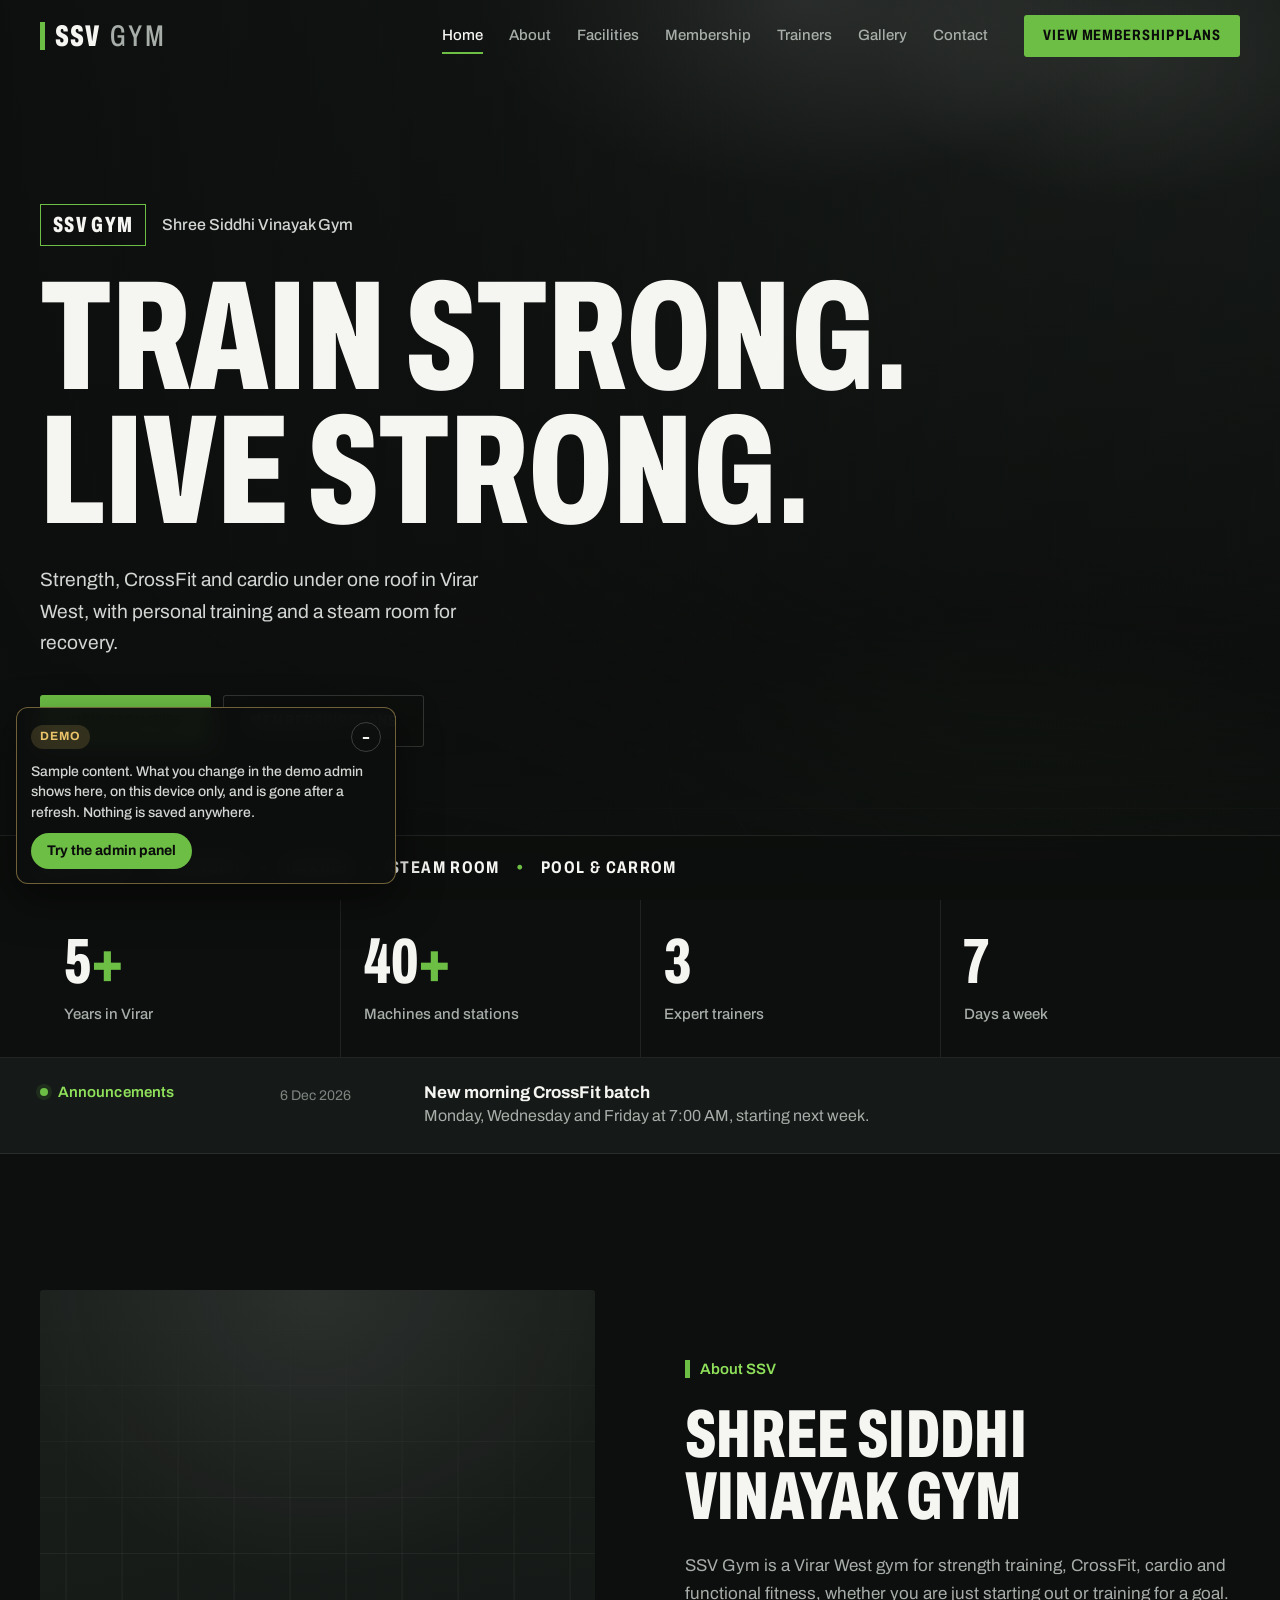
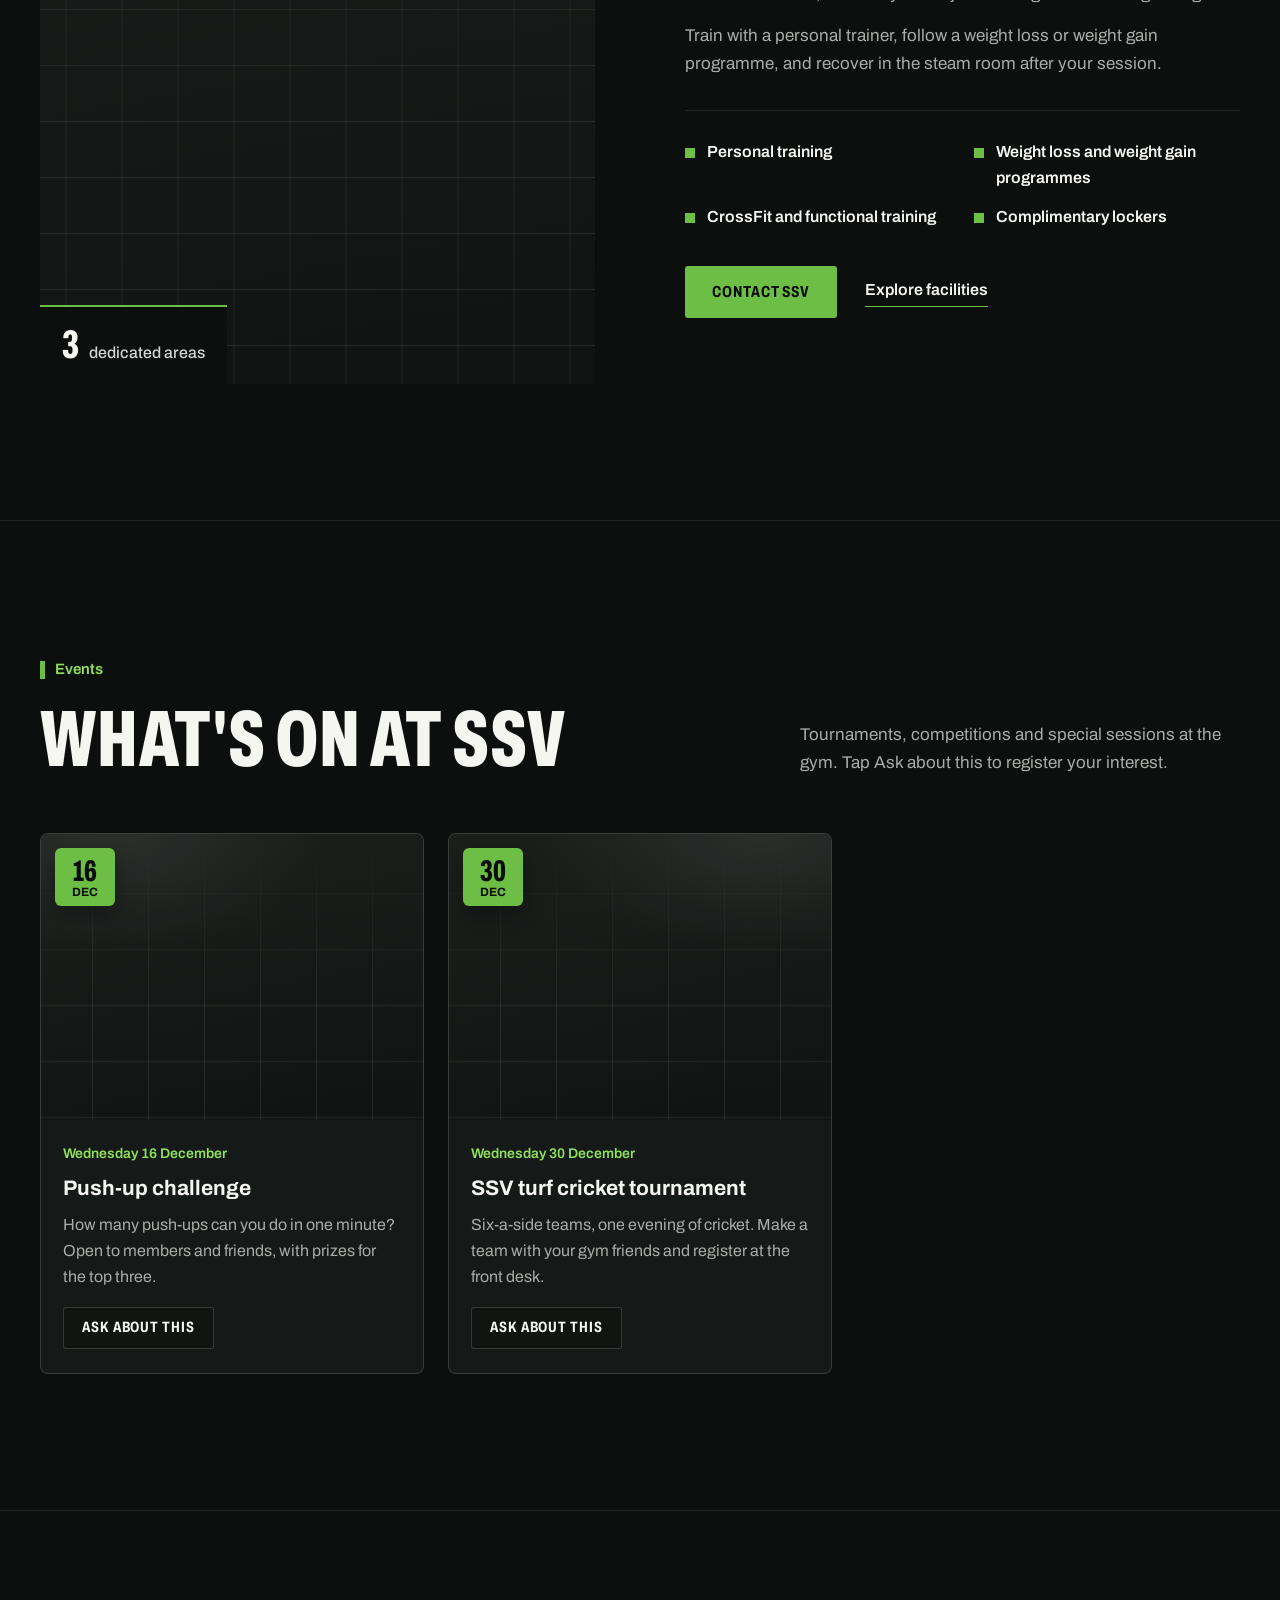
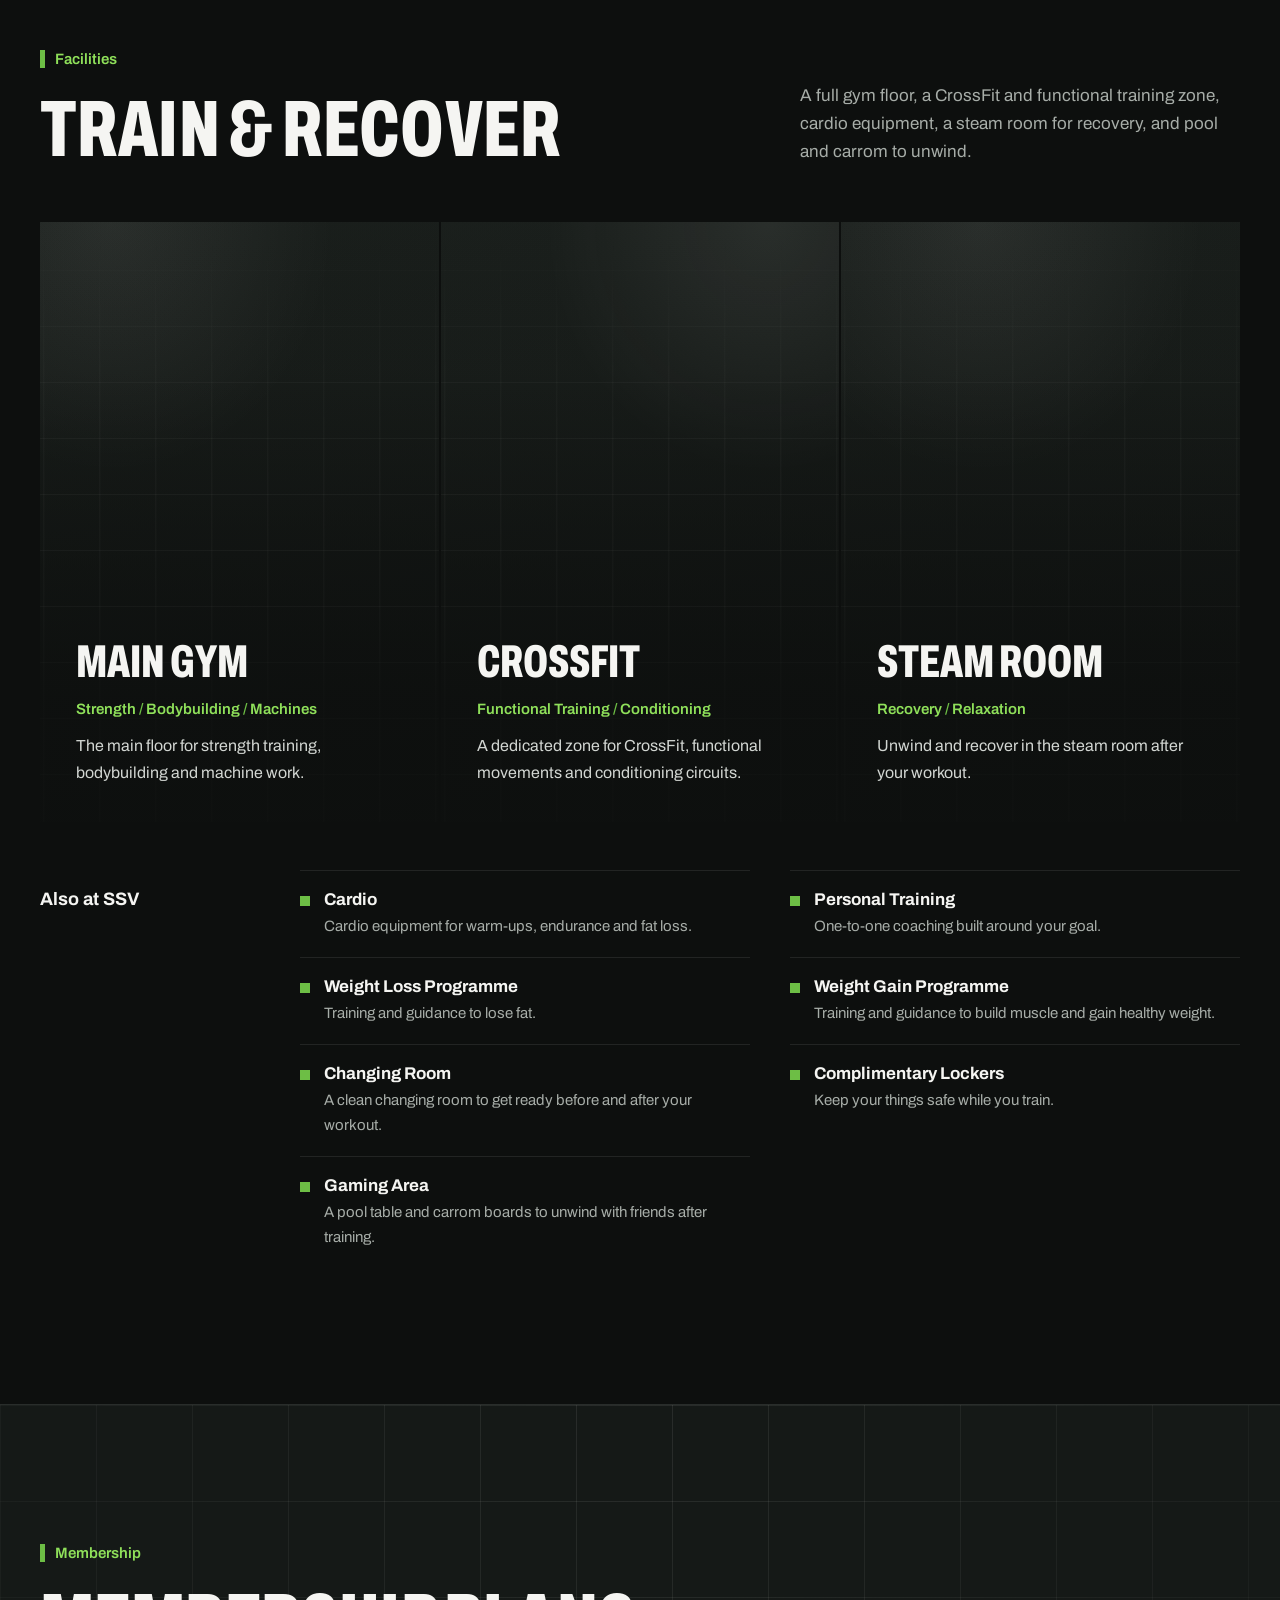
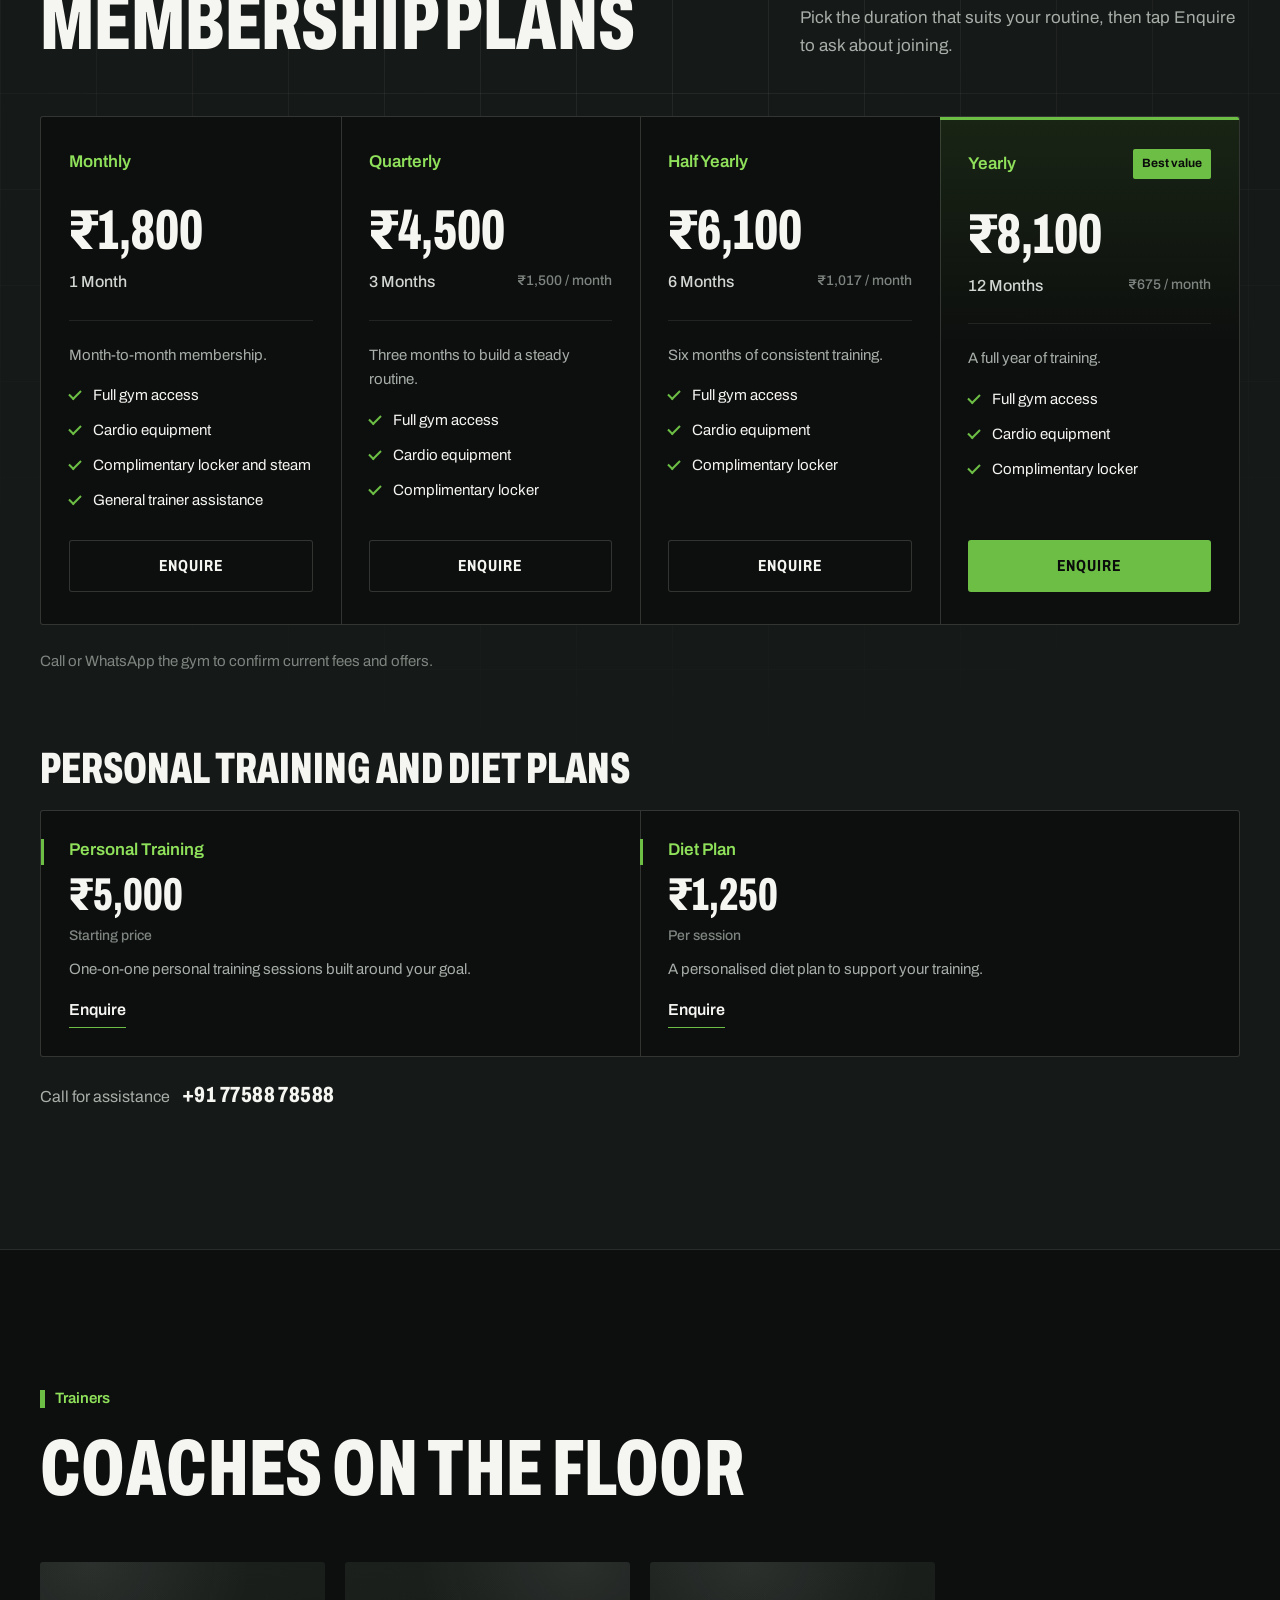
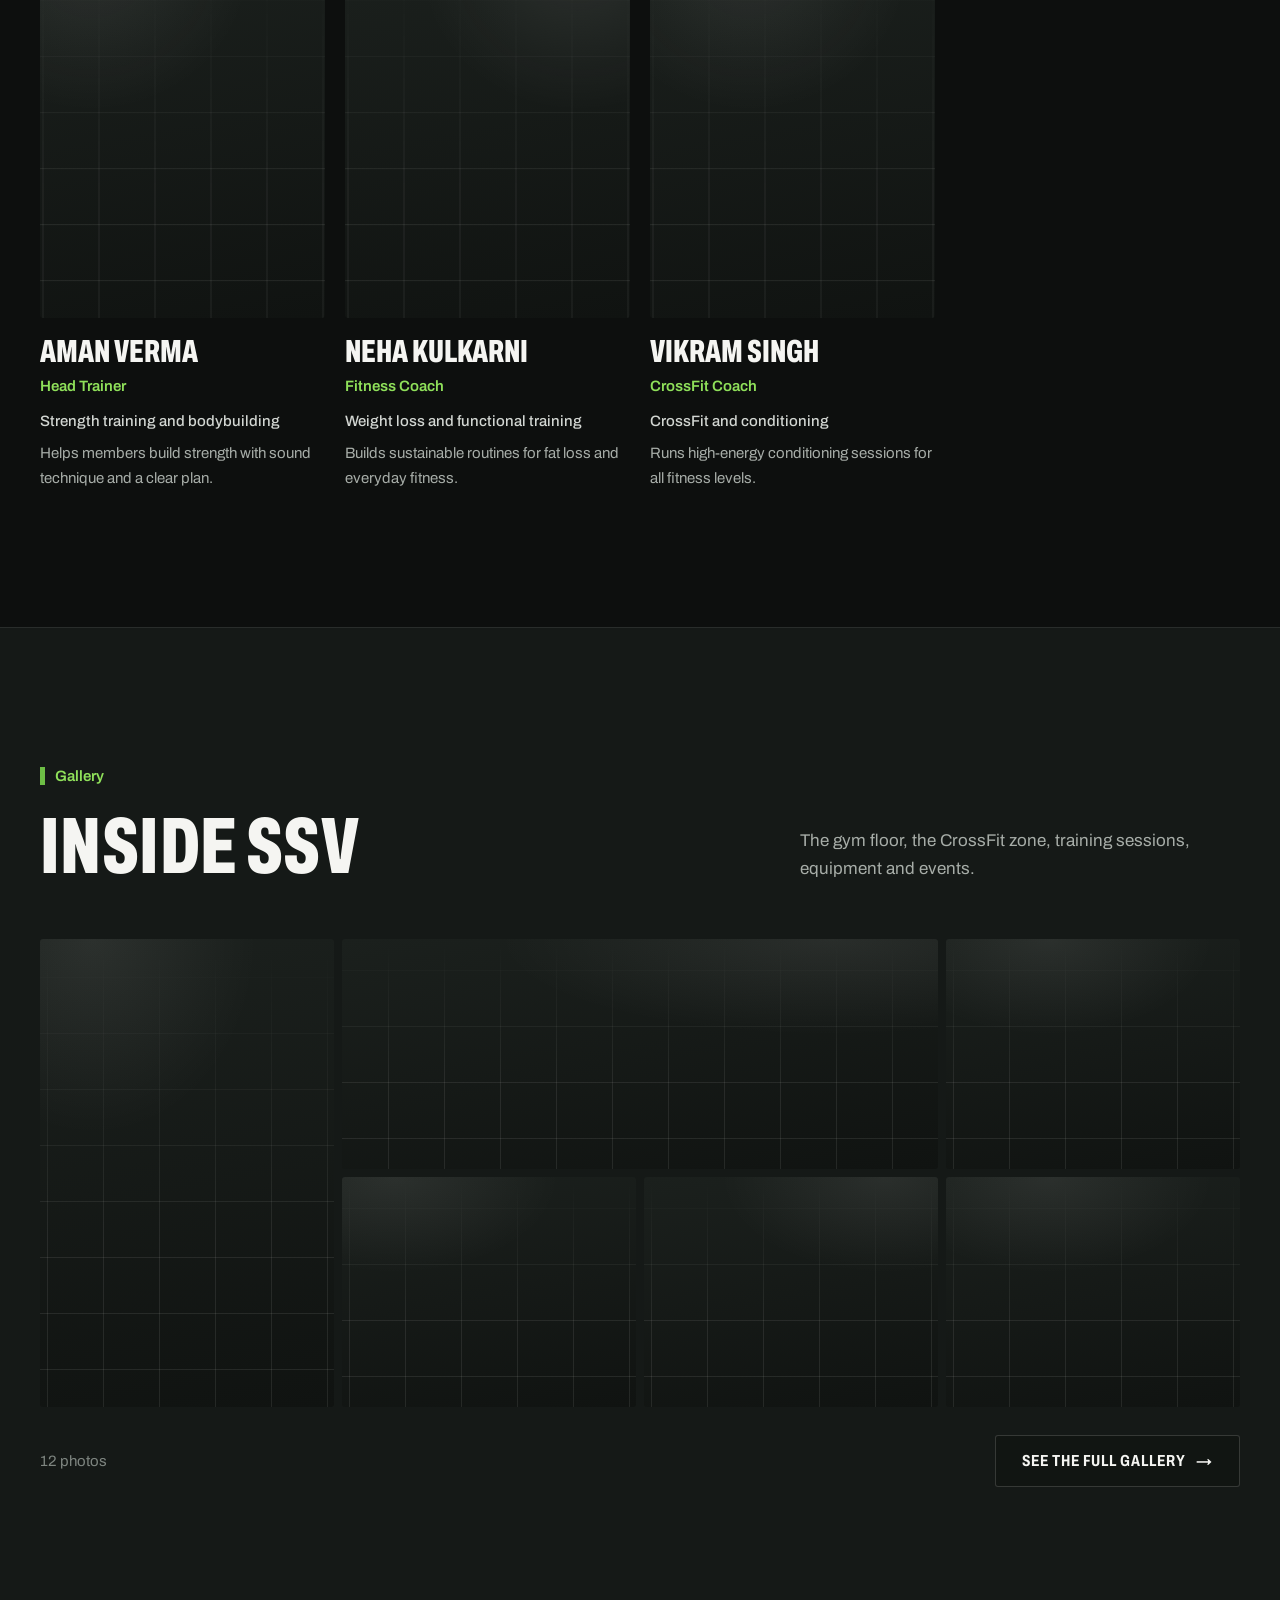
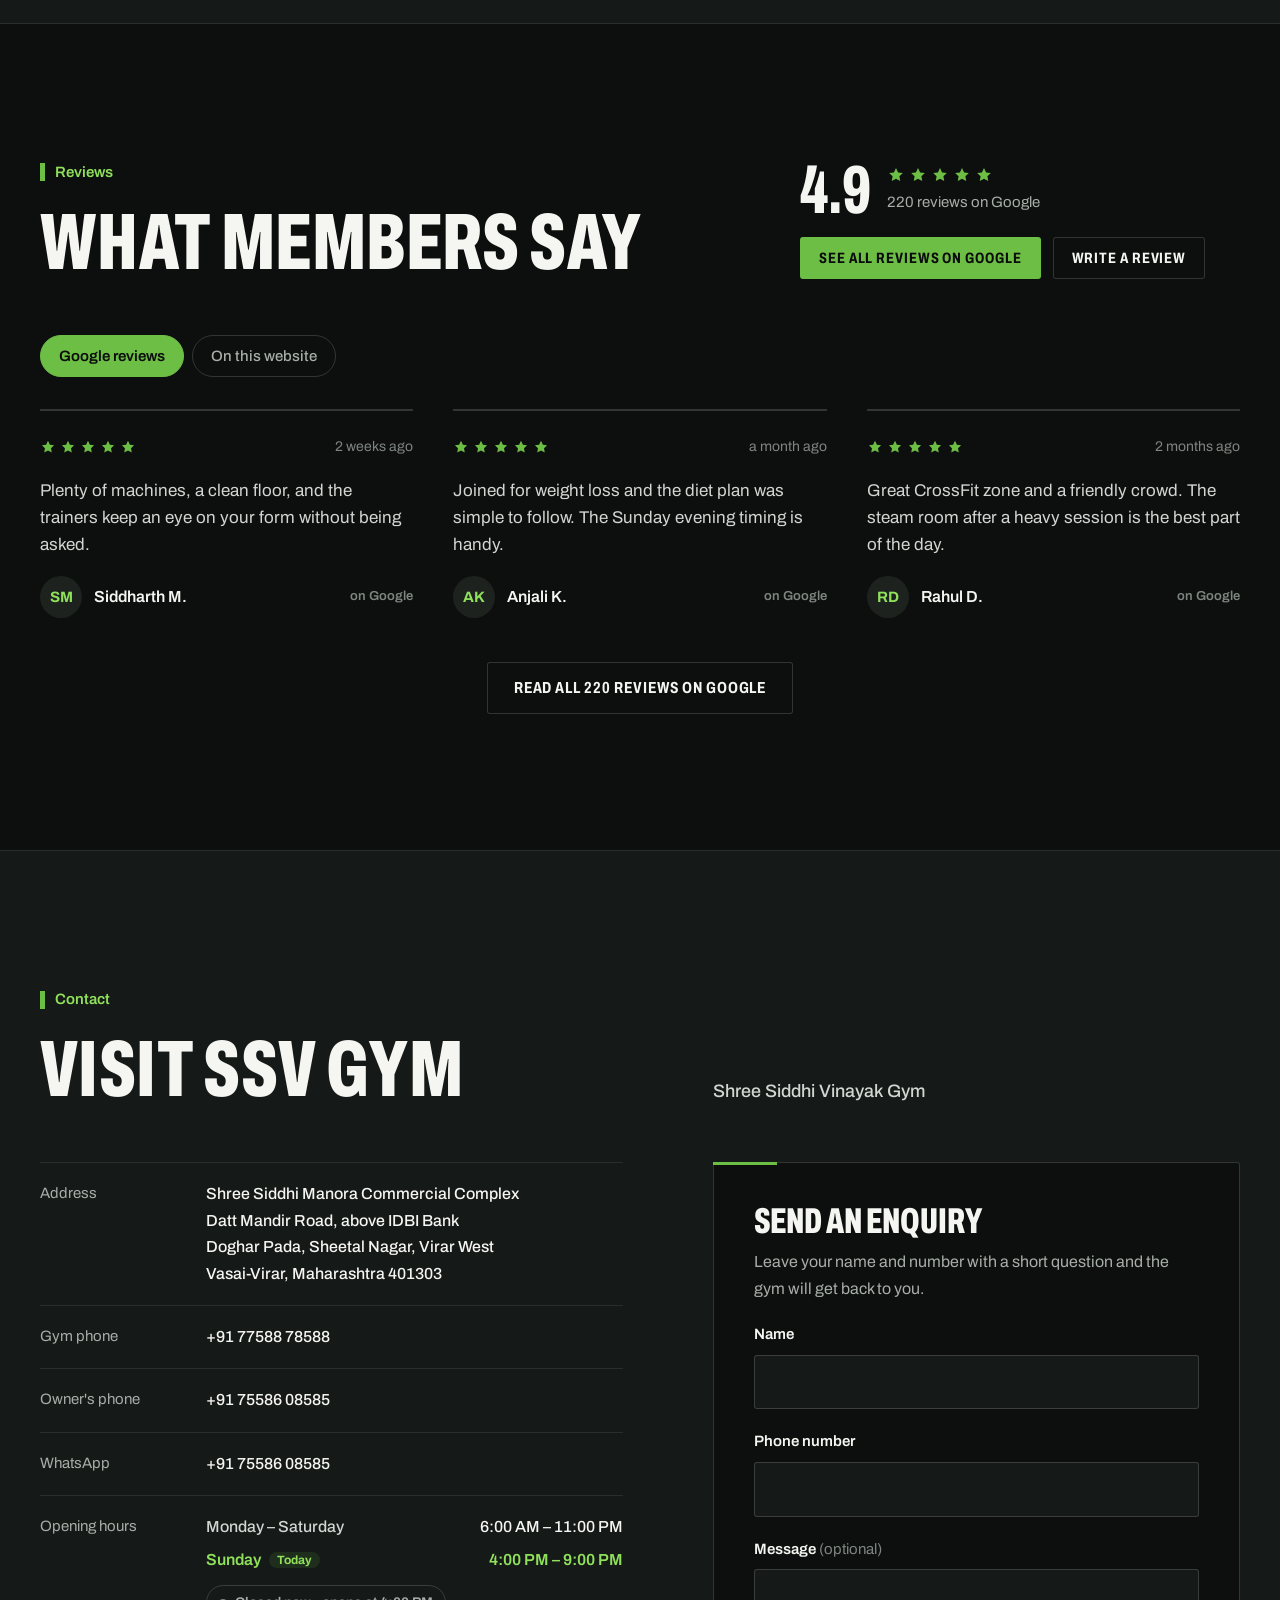
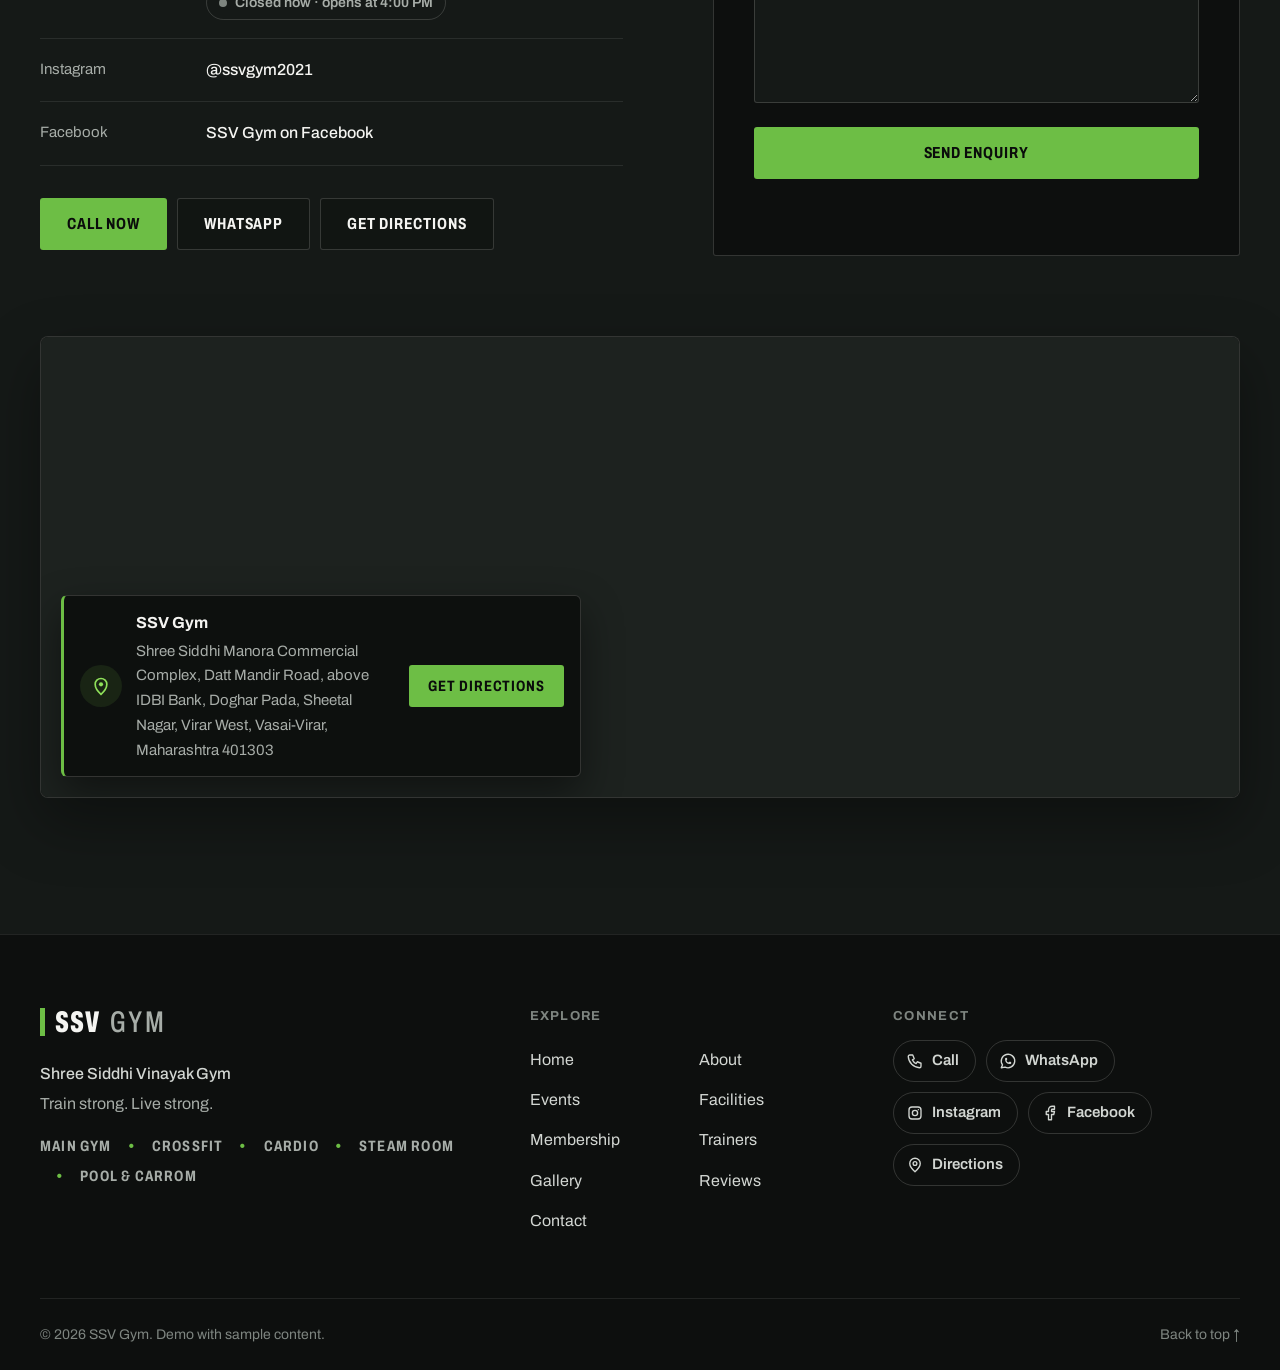
==== commit 15109c80: "few more changes" ====
--- a/demo/index.html
+++ b/demo/index.html
@@ -12,8 +12,8 @@
   <link rel="preconnect" href="https://fonts.gstatic.com" crossorigin>
   <link rel="preconnect" href="https://images.unsplash.com">
   <link rel="stylesheet" href="https://fonts.googleapis.com/css2?family=Archivo:wdth,wght@62..125,400..800&display=swap">
-  <link rel="stylesheet" href="../css/style.css?v=1.6.0">
-  <link rel="stylesheet" href="demo.css?v=1.6.0">
+  <link rel="stylesheet" href="../css/style.css?v=1.6.1">
+  <link rel="stylesheet" href="demo.css?v=1.6.1">
   <script>document.documentElement.classList.add('js');</script>
   <script type="application/json" id="fallback-general">
   { "gym_name": "SSV Gym", "full_name": "Shree Siddhi Vinayak Gym", "review_form": false }
@@ -203,37 +203,43 @@
     </section>
 
     <section class="section contact" id="contact" aria-labelledby="contact-title">
-      <div class="container contact__grid">
-        <div class="contact__info reveal">
-          <p class="section-label">Contact</p>
-          <h2 id="contact-title">Visit <span data-g="gym_name">SSV Gym</span></h2>
-          <p class="contact__full" data-g="full_name">Shree Siddhi Vinayak Gym</p>
-          <dl class="contact__list">
-            <div data-row="address"><dt>Address</dt><dd data-g-lines="address"></dd></div>
-            <div data-row="phone"><dt>Gym phone</dt><dd><a data-link="phone" data-show="phone" href="tel:+917758878588">+91 77588 78588</a></dd></div>
-            <div data-row="phone2"><dt>Owner's phone</dt><dd><a data-link="phone2" data-show="phone2" href="tel:+917558608585">+91 75586 08585</a></dd></div>
-            <div data-row="whatsapp"><dt>WhatsApp</dt><dd><a data-link="whatsapp" data-show="whatsapp" href="https://wa.me/917558608585" target="_blank" rel="noopener">+91 75586 08585</a></dd></div>
-            <div data-row="hours"><dt>Opening hours</dt><dd><ul class="hours" data-hours></ul><p class="hours__status" data-hours-status hidden></p></dd></div>
-            <div data-row="instagram"><dt>Instagram</dt><dd><a data-link="instagram" data-show="instagram" href="https://www.instagram.com/ssvgym2021/" target="_blank" rel="noopener">@ssvgym2021</a></dd></div>
-            <div data-row="facebook"><dt>Facebook</dt><dd><a data-link="facebook" data-show="facebook" href="https://www.facebook.com/p/SSV-GYM-100069942823280/" target="_blank" rel="noopener">SSV Gym on Facebook</a></dd></div>
-          </dl>
-          <div class="contact__actions">
-            <a class="btn btn--primary" data-link="phone" href="tel:+917758878588">Call now</a>
-            <a class="btn btn--ghost" data-link="whatsapp" href="https://wa.me/917558608585" target="_blank" rel="noopener">WhatsApp</a>
-            <a class="btn btn--ghost" data-link="maps" href="https://maps.app.goo.gl/EX4aAEYxKCztUjqv6" target="_blank" rel="noopener">Get directions</a>
-          </div>
-        </div>
-        <div class="contact__side reveal">
-          <form class="enquiry" id="enquiry-form" novalidate>
-            <h3>Send an enquiry</h3>
-            <p class="enquiry__intro">Leave your name and number with a short question and the gym will get back to you.</p>
-            <div class="field"><label for="enq-name">Name</label><input id="enq-name" name="name" type="text" autocomplete="name" maxlength="80" required></div>
-            <div class="field"><label for="enq-phone">Phone number</label><input id="enq-phone" name="phone" type="tel" autocomplete="tel" inputmode="tel" maxlength="20" required></div>
-            <div class="field"><label for="enq-message">Message <span>(optional)</span></label><textarea id="enq-message" name="message" rows="4" maxlength="1000"></textarea></div>
-            <div class="hp" aria-hidden="true"><label for="enq-website">Leave this empty</label><input id="enq-website" name="website" type="text" tabindex="-1" autocomplete="off"></div>
-            <button class="btn btn--primary btn--block" type="submit">Send enquiry</button>
-            <p class="enquiry__status" id="enquiry-status" role="status" aria-live="polite"></p>
-          </form>
+      <div class="container">
+        <header class="section-head section-head--split contact__head reveal">
+          <div>
+            <p class="section-label">Contact</p>
+            <h2 id="contact-title">Visit <span data-g="gym_name">SSV Gym</span></h2>
+          </div>
+          <p class="section-head__lead" data-g="full_name">Shree Siddhi Vinayak Gym</p>
+        </header>
+        <div class="contact__grid">
+          <div class="contact__info reveal">
+            <dl class="contact__list">
+              <div data-row="address"><dt>Address</dt><dd data-g-lines="address"></dd></div>
+              <div data-row="phone"><dt>Gym phone</dt><dd><a data-link="phone" data-show="phone" href="tel:+917758878588">+91 77588 78588</a></dd></div>
+              <div data-row="phone2"><dt>Owner's phone</dt><dd><a data-link="phone2" data-show="phone2" href="tel:+917558608585">+91 75586 08585</a></dd></div>
+              <div data-row="whatsapp"><dt>WhatsApp</dt><dd><a data-link="whatsapp" data-show="whatsapp" href="https://wa.me/917558608585" target="_blank" rel="noopener">+91 75586 08585</a></dd></div>
+              <div data-row="hours"><dt>Opening hours</dt><dd><ul class="hours" data-hours></ul><p class="hours__status" data-hours-status hidden></p></dd></div>
+              <div data-row="instagram"><dt>Instagram</dt><dd><a data-link="instagram" data-show="instagram" href="https://www.instagram.com/ssvgym2021/" target="_blank" rel="noopener">@ssvgym2021</a></dd></div>
+              <div data-row="facebook"><dt>Facebook</dt><dd><a data-link="facebook" data-show="facebook" href="https://www.facebook.com/p/SSV-GYM-100069942823280/" target="_blank" rel="noopener">SSV Gym on Facebook</a></dd></div>
+            </dl>
+            <div class="contact__actions">
+              <a class="btn btn--primary" data-link="phone" href="tel:+917758878588">Call now</a>
+              <a class="btn btn--ghost" data-link="whatsapp" href="https://wa.me/917558608585" target="_blank" rel="noopener">WhatsApp</a>
+              <a class="btn btn--ghost" data-link="maps" href="https://maps.app.goo.gl/EX4aAEYxKCztUjqv6" target="_blank" rel="noopener">Get directions</a>
+            </div>
+          </div>
+          <div class="contact__side reveal">
+            <form class="enquiry" id="enquiry-form" novalidate>
+              <h3>Send an enquiry</h3>
+              <p class="enquiry__intro">Leave your name and number with a short question and the gym will get back to you.</p>
+              <div class="field"><label for="enq-name">Name</label><input id="enq-name" name="name" type="text" autocomplete="name" maxlength="80" required></div>
+              <div class="field"><label for="enq-phone">Phone number</label><input id="enq-phone" name="phone" type="tel" autocomplete="tel" inputmode="tel" maxlength="20" required></div>
+              <div class="field field--grow"><label for="enq-message">Message <span>(optional)</span></label><textarea id="enq-message" name="message" rows="4" maxlength="1000"></textarea></div>
+              <div class="hp" aria-hidden="true"><label for="enq-website">Leave this empty</label><input id="enq-website" name="website" type="text" tabindex="-1" autocomplete="off"></div>
+              <button class="btn btn--primary btn--block" type="submit">Send enquiry</button>
+              <p class="enquiry__status" id="enquiry-status" role="status" aria-live="polite"></p>
+            </form>
+          </div>
         </div>
       </div>
       <div class="container contact__map reveal" hidden>
@@ -353,11 +359,11 @@
     <a class="demo-note__link" href="admin.html">Try the admin panel</a>
   </aside>
 
-  <script src="../js/utils.js?v=1.6.0"></script>
-  <script src="data.js?v=1.6.0"></script>
-  <script src="api.js?v=1.6.0"></script>
-  <script src="../js/gallery.js?v=1.6.0"></script>
-  <script src="../js/main.js?v=1.6.0"></script>
-  <script src="demo.js?v=1.6.0"></script>
+  <script src="../js/utils.js?v=1.6.1"></script>
+  <script src="data.js?v=1.6.1"></script>
+  <script src="api.js?v=1.6.1"></script>
+  <script src="../js/gallery.js?v=1.6.1"></script>
+  <script src="../js/main.js?v=1.6.1"></script>
+  <script src="demo.js?v=1.6.1"></script>
 </body>
 </html>
--- a/css/style.css
+++ b/css/style.css
@@ -1,5 +1,5 @@
 /* ==========================================================================
-   SSV GYM — WEBSITE STYLES                                           v1.6.0
+   SSV GYM — WEBSITE STYLES                                           v1.6.1
    Palette taken from the gym itself: rubber floor black, charcoal panels,
    machine-frame green (accent only), chalk white. The 5px green bar used in
    the logo is the one recurring ornament. Grids echo the floor tiles.
@@ -87,6 +87,7 @@
 .text-link { padding-bottom: 3px; border-bottom: 1px solid var(--green); font-weight: 600; transition: color .2s; }
 .text-link:hover { color: var(--green-2); }
 
+
 /* ---------- image boxes & designed placeholders ---------- */
 .media { position: relative; overflow: hidden; background: radial-gradient(80% 60% at var(--ph-x, 50%) 0%, rgba(245, 245, 242, .08), transparent 70%), linear-gradient(170deg, #1B201D 0%, #101311 100%); }
 .media img { position: absolute; inset: 0; width: 100%; height: 100%; object-fit: cover; }
@@ -147,6 +148,12 @@
 .facility-strip { display: flex; flex-wrap: wrap; align-items: center; min-height: 64px; row-gap: 6px; font-family: var(--font-narrow); font-stretch: 75%; font-weight: 700; font-size: 1.0625rem; letter-spacing: .08em; text-transform: uppercase; }
 .facility-strip li + li::before { content: "\2022"; margin: 0 16px; color: var(--green); }
 .facility-strip--small { min-height: 0; margin-top: 16px; color: var(--muted); font-size: .9375rem; }
+/* Phones: the words under the top photo stay on one line; swipe to see them all. */
+@media (max-width: 759px) {
+  .hero__strip .facility-strip { flex-wrap: nowrap; margin-inline: calc(var(--gutter) * -1); padding-inline: var(--gutter); overflow-x: auto; overscroll-behavior-x: contain; white-space: nowrap; scrollbar-width: none; -webkit-mask-image: linear-gradient(90deg, transparent, #000 var(--gutter), #000 calc(100% - var(--gutter)), transparent); mask-image: linear-gradient(90deg, transparent, #000 var(--gutter), #000 calc(100% - var(--gutter)), transparent); }
+  .hero__strip .facility-strip::-webkit-scrollbar { display: none; }
+  .hero__strip .facility-strip li { flex: none; }
+}
 
 /* The one orchestrated moment: hero load sequence */
 @keyframes rise { from { opacity: 0; transform: translateY(28px); } to { opacity: 1; transform: none; } }
@@ -250,7 +257,7 @@
 }
 /* Phones: swipe through the areas instead of scrolling past tall cards. */
 @media (max-width: 759px) {
-  .facility-grid { grid-auto-flow: column; grid-auto-columns: 86%; gap: 10px; margin-inline: calc(var(--gutter) * -1); padding-inline: var(--gutter); overflow-x: auto; overscroll-behavior-x: contain; scroll-snap-type: x mandatory; scroll-padding-inline: var(--gutter); scrollbar-width: none; }
+  .facility-grid { grid-template-columns: none; grid-auto-flow: column; grid-auto-columns: 86%; gap: 10px; margin-inline: calc(var(--gutter) * -1); padding-inline: var(--gutter); overflow-x: auto; overscroll-behavior-x: contain; scroll-snap-type: x mandatory; scroll-padding-inline: var(--gutter); scrollbar-width: none; }
   .facility-grid::-webkit-scrollbar { display: none; }
   .facility-card { min-height: 420px; border-radius: var(--radius); scroll-snap-align: start; }
 }
@@ -294,6 +301,14 @@
 .services__call { display: flex; flex-wrap: wrap; align-items: baseline; gap: 6px 12px; margin-top: 20px; color: var(--muted); }
 .services__call a { color: var(--text); font-family: var(--font-narrow); font-stretch: 75%; font-size: 1.375rem; font-weight: 800; letter-spacing: .02em; }
 .services__call a:hover { color: var(--green-2); }
+
+/* Phones: plans, and personal training and diet plans, side by side in one row; swipe to see the next one. */
+@media (max-width: 639px) {
+  .plan-board, .service-grid { grid-template-columns: none; grid-auto-flow: column; grid-auto-columns: 82%; gap: 12px; margin-inline: calc(var(--gutter) * -1); padding-inline: var(--gutter); overflow-x: auto; overflow-y: hidden; overscroll-behavior-x: contain; scroll-snap-type: x mandatory; scroll-padding-inline: var(--gutter); scrollbar-width: none; border: 0; border-radius: 0; background: none; }
+  .plan-board::-webkit-scrollbar, .service-grid::-webkit-scrollbar { display: none; }
+  .plan, .service { border: 1px solid var(--line-2); border-radius: var(--radius); background: var(--bg); box-shadow: none; scroll-snap-align: start; }
+  .plan--featured { border-color: rgba(109, 190, 69, .5); background: linear-gradient(180deg, var(--green-soft), transparent 45%), var(--bg); }
+}
 
 /* ---------- trainers ---------- */
 .trainer-grid { display: grid; gap: 32px 20px; grid-template-columns: repeat(auto-fill, minmax(min(250px, 100%), 1fr)); }
@@ -350,10 +365,13 @@
 }
 @media (max-width: 599px) { .gallery__more { flex-direction: column-reverse; align-items: stretch; text-align: center; } }
 
-/* ---------- the full gallery page (gallery.html): masonry, each picture at its own shape ---------- */
+/* ---------- the full gallery page (gallery.html) ----------
+   The heading and filters stay in the page width; the wall of photos uses the whole
+   width of the screen, with more columns on wider screens. Each picture keeps its own shape. */
 .gpage { padding-top: var(--header-h); }
 .gpage .section { padding-top: clamp(40px, 7vw, 88px); }
 .gpage__title { margin-top: 16px; font-size: clamp(3rem, 9vw, 6.5rem); }
+.gpage__wall { padding-inline: var(--gutter); }
 .masonry { columns: 2; column-gap: 8px; }
 .m-item { position: relative; margin: 0 0 8px; break-inside: avoid; }
 .m-item__btn { position: relative; display: block; width: 100%; padding: 0; overflow: hidden; border: 0; border-radius: var(--radius); background: var(--bg-3); text-align: left; cursor: zoom-in; }
@@ -363,8 +381,12 @@
 .gpage__empty { padding: 56px 0; color: var(--muted); text-align: center; }
 .site-footer--slim { padding-top: 0; }
 .site-footer--slim .footer__bottom { margin-top: 0; border-top: 0; }
-@media (min-width: 700px) { .masonry { columns: 3; column-gap: 12px; } .m-item { margin-bottom: 12px; } }
-@media (min-width: 1100px) { .masonry { columns: 4; } }
+@media (min-width: 600px) { .masonry { columns: 3; column-gap: 12px; } .m-item { margin-bottom: 12px; } }
+@media (min-width: 1000px) { .masonry { columns: 4; } }
+@media (min-width: 1300px) { .masonry { columns: 5; } }
+@media (min-width: 1650px) { .masonry { columns: 6; } }
+@media (min-width: 2000px) { .masonry { columns: 7; } }
+@media (min-width: 2400px) { .masonry { columns: 8; } }
 @media (hover: none) { .m-item .g-item__overlay { opacity: 1; } }
 
 /* ---------- lightbox (photos and videos) ---------- */
@@ -471,12 +493,11 @@
 .review-form__alt { margin-top: 18px; padding-top: 16px; border-top: 1px solid var(--line); color: var(--muted); font-size: .9375rem; text-align: center; }
 .review-form__alt a { color: var(--green-2); font-weight: 600; text-decoration: underline; text-underline-offset: 3px; }
 
-/* ---------- contact ---------- */
+/* ---------- contact: heading across the top, details and the enquiry form side by side ---------- */
 .contact { border-top: 1px solid var(--line); background: var(--bg-2); }
+.contact__head .section-head__lead { margin-top: 0; color: var(--text-2); font-size: 1.125rem; font-weight: 500; }
 .contact__grid { display: grid; gap: 48px; }
-.contact__info h2 { margin-top: 16px; font-size: clamp(2.75rem, 6vw, 4.5rem); }
-.contact__full { margin-top: 12px; color: var(--muted); font-size: 1.0625rem; }
-.contact__list { margin-top: 36px; border-top: 1px solid var(--line); }
+.contact__list { border-top: 1px solid var(--line); }
 .contact__list > div { display: grid; grid-template-columns: 150px minmax(0, 1fr); gap: 16px; padding: 18px 0; border-bottom: 1px solid var(--line); }
 .contact__list dt { color: var(--muted); font-size: .9375rem; }
 .contact__list dd { font-weight: 500; overflow-wrap: anywhere; }
@@ -487,9 +508,11 @@
 .hours { display: grid; gap: 6px; max-width: 420px; }
 .hours li { display: flex; flex-wrap: wrap; justify-content: space-between; gap: 2px 16px; }
 .hours li span:first-child { color: var(--text-2); }
+.hours li span:last-child { margin-left: auto; }
 .hours li.is-today span { color: var(--green-2); font-weight: 600; }
 .hours em { margin-left: 8px; padding: 1px 8px; border-radius: 999px; background: var(--green-soft); color: var(--green-2); font-size: .75rem; font-style: normal; font-weight: 700; vertical-align: 1px; }
 .hours__note { color: var(--muted); }
+.hours__note span { margin-left: 0 !important; }
 .hours__status { display: inline-flex; align-items: center; gap: 8px; margin-top: 12px; padding: 5px 12px; border: 1px solid var(--line-2); border-radius: 999px; color: var(--muted); font-size: .875rem; font-weight: 600; }
 .hours__status::before { content: ""; width: 8px; height: 8px; border-radius: 50%; background: var(--muted-2); }
 .hours__status.is-open { border-color: rgba(109, 190, 69, .45); color: var(--green-2); }
@@ -514,8 +537,30 @@
 .enquiry__status.is-success { color: var(--green-2); }
 .enquiry__status.is-error { color: var(--error); }
 .enquiry__status a { text-decoration: underline; text-underline-offset: 3px; }
-@media (min-width: 980px) { .contact__grid { grid-template-columns: minmax(0, 1.05fr) minmax(0, .95fr); gap: clamp(56px, 7vw, 96px); } }
-@media (max-width: 520px) { .contact__list > div { grid-template-columns: 1fr; gap: 6px; padding: 16px 0; } }
+@media (min-width: 980px) {
+  /* The name on the right sits exactly above the form. */
+  .contact__head.section-head--split { grid-template-columns: minmax(0, 1.05fr) minmax(0, .95fr); column-gap: clamp(56px, 7vw, 96px); }
+  .contact__grid { grid-template-columns: minmax(0, 1.05fr) minmax(0, .95fr); gap: clamp(56px, 7vw, 96px); }
+  /* The form is as tall as the details next to it; the message box takes any extra height. */
+  .contact__side { display: flex; flex-direction: column; }
+  .enquiry { display: flex; flex: 1; flex-direction: column; }
+  .enquiry .field--grow { display: flex; flex: 1; flex-direction: column; }
+  .enquiry .field--grow textarea { flex: 1; }
+}
+/* Phones: the details in one panel, short ones on a single line; Call across the top, two buttons under it. */
+@media (max-width: 600px) {
+  .contact__grid { gap: 32px; }
+  .contact__list { padding: 0 18px; border: 1px solid var(--line-2); border-radius: 8px; background: var(--bg); }
+  .contact__list > div { display: flex; flex-wrap: wrap; align-items: baseline; justify-content: space-between; gap: 4px 16px; padding: 15px 0; border-bottom: 0; }
+  .contact__list > div:not([hidden]) ~ div:not([hidden]) { border-top: 1px solid var(--line); }
+  .contact__list dt { flex: none; font-size: .875rem; }
+  .contact__list dd { text-align: right; }
+  .contact__list > [data-row="address"], .contact__list > [data-row="hours"] { display: grid; gap: 8px; }
+  .contact__list > [data-row="address"] dd, .contact__list > [data-row="hours"] dd { text-align: left; }
+  .contact__actions { display: grid; grid-template-columns: 1fr 1fr; margin-top: 20px; }
+  .contact__actions .btn { padding: 0 12px; }
+  .contact__actions .btn:first-child { grid-column: 1 / -1; }
+}
 
 /* map: dark to match the site, normal colours on hover, with an address card */
 .contact__map { margin-top: clamp(40px, 7vw, 80px); }
@@ -591,7 +636,6 @@
   .event__body { padding: 20px 18px 22px; }
   .review-grid { gap: 32px; }
   .reviews__actions .btn { flex: 1 1 auto; }
-  .contact__actions .btn { flex: 1 1 auto; }
   .site-header .btn--sm { padding: 0 14px; }
 }
 
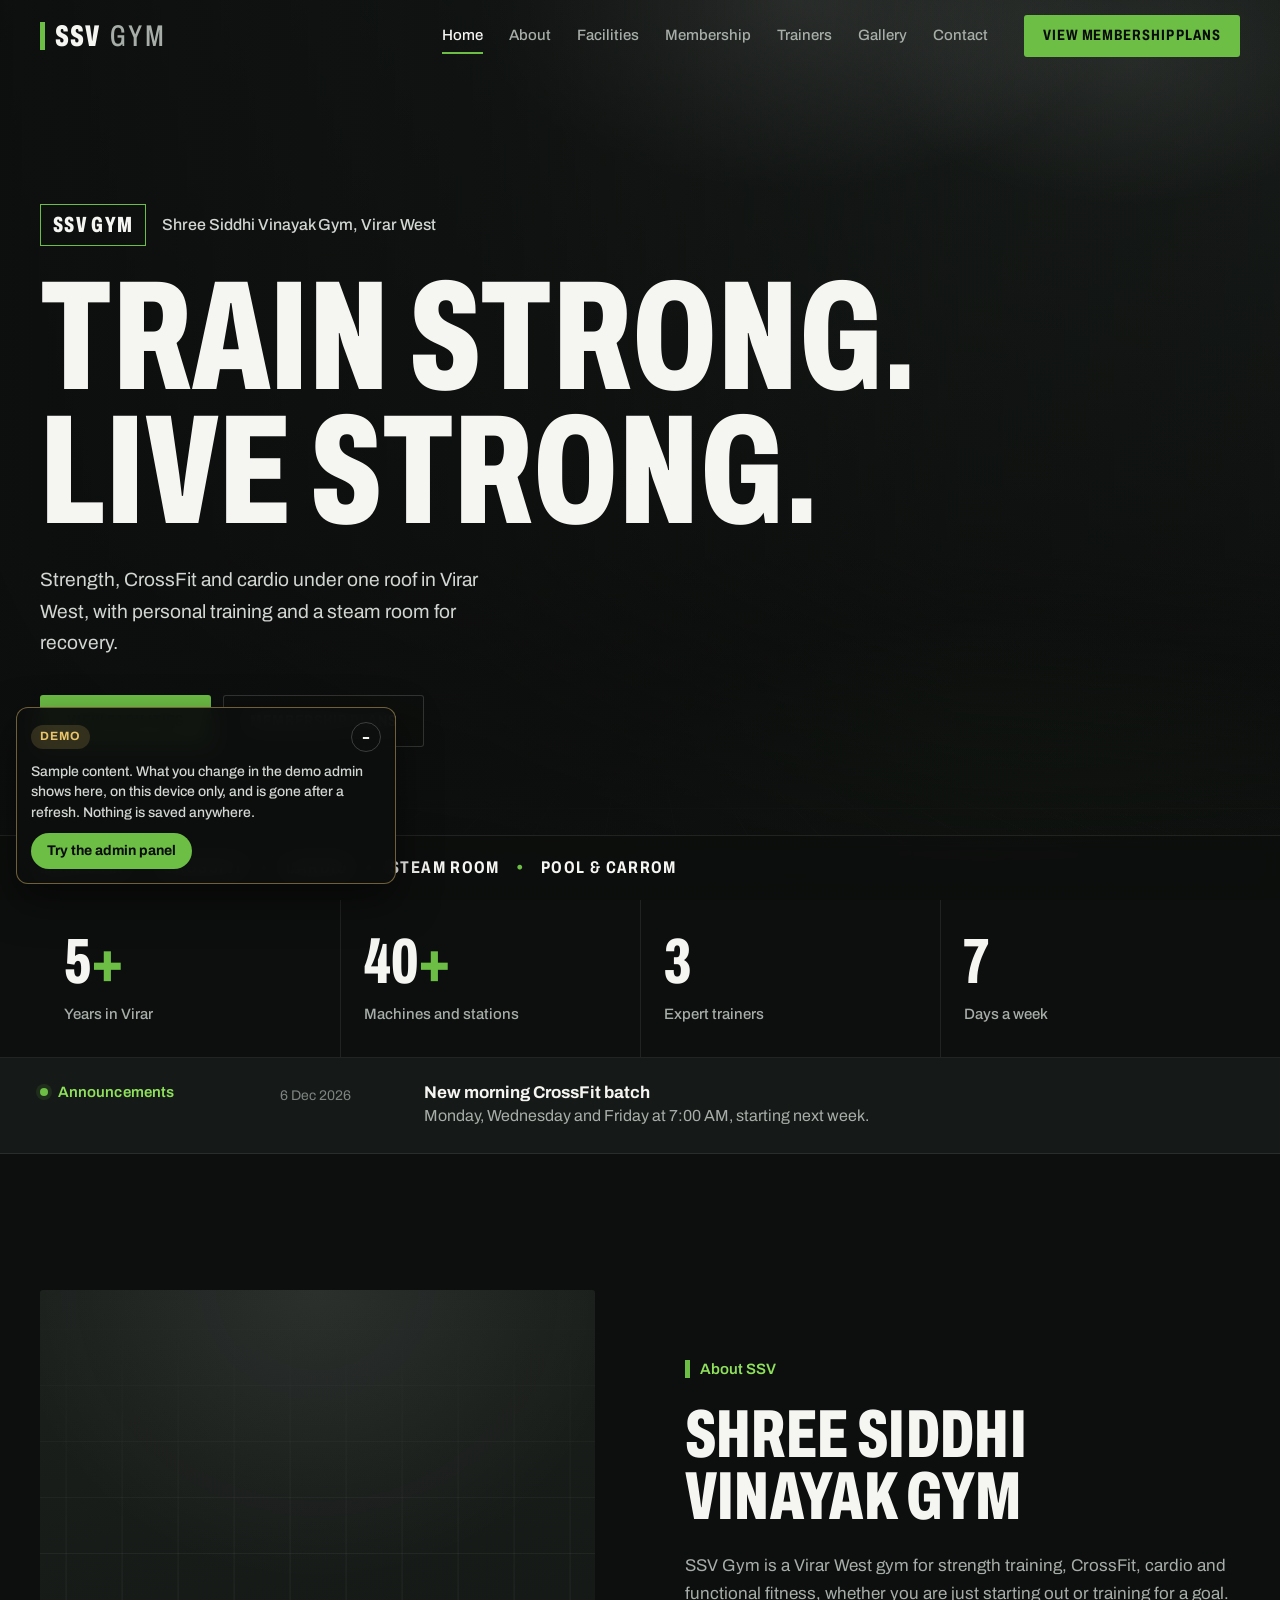
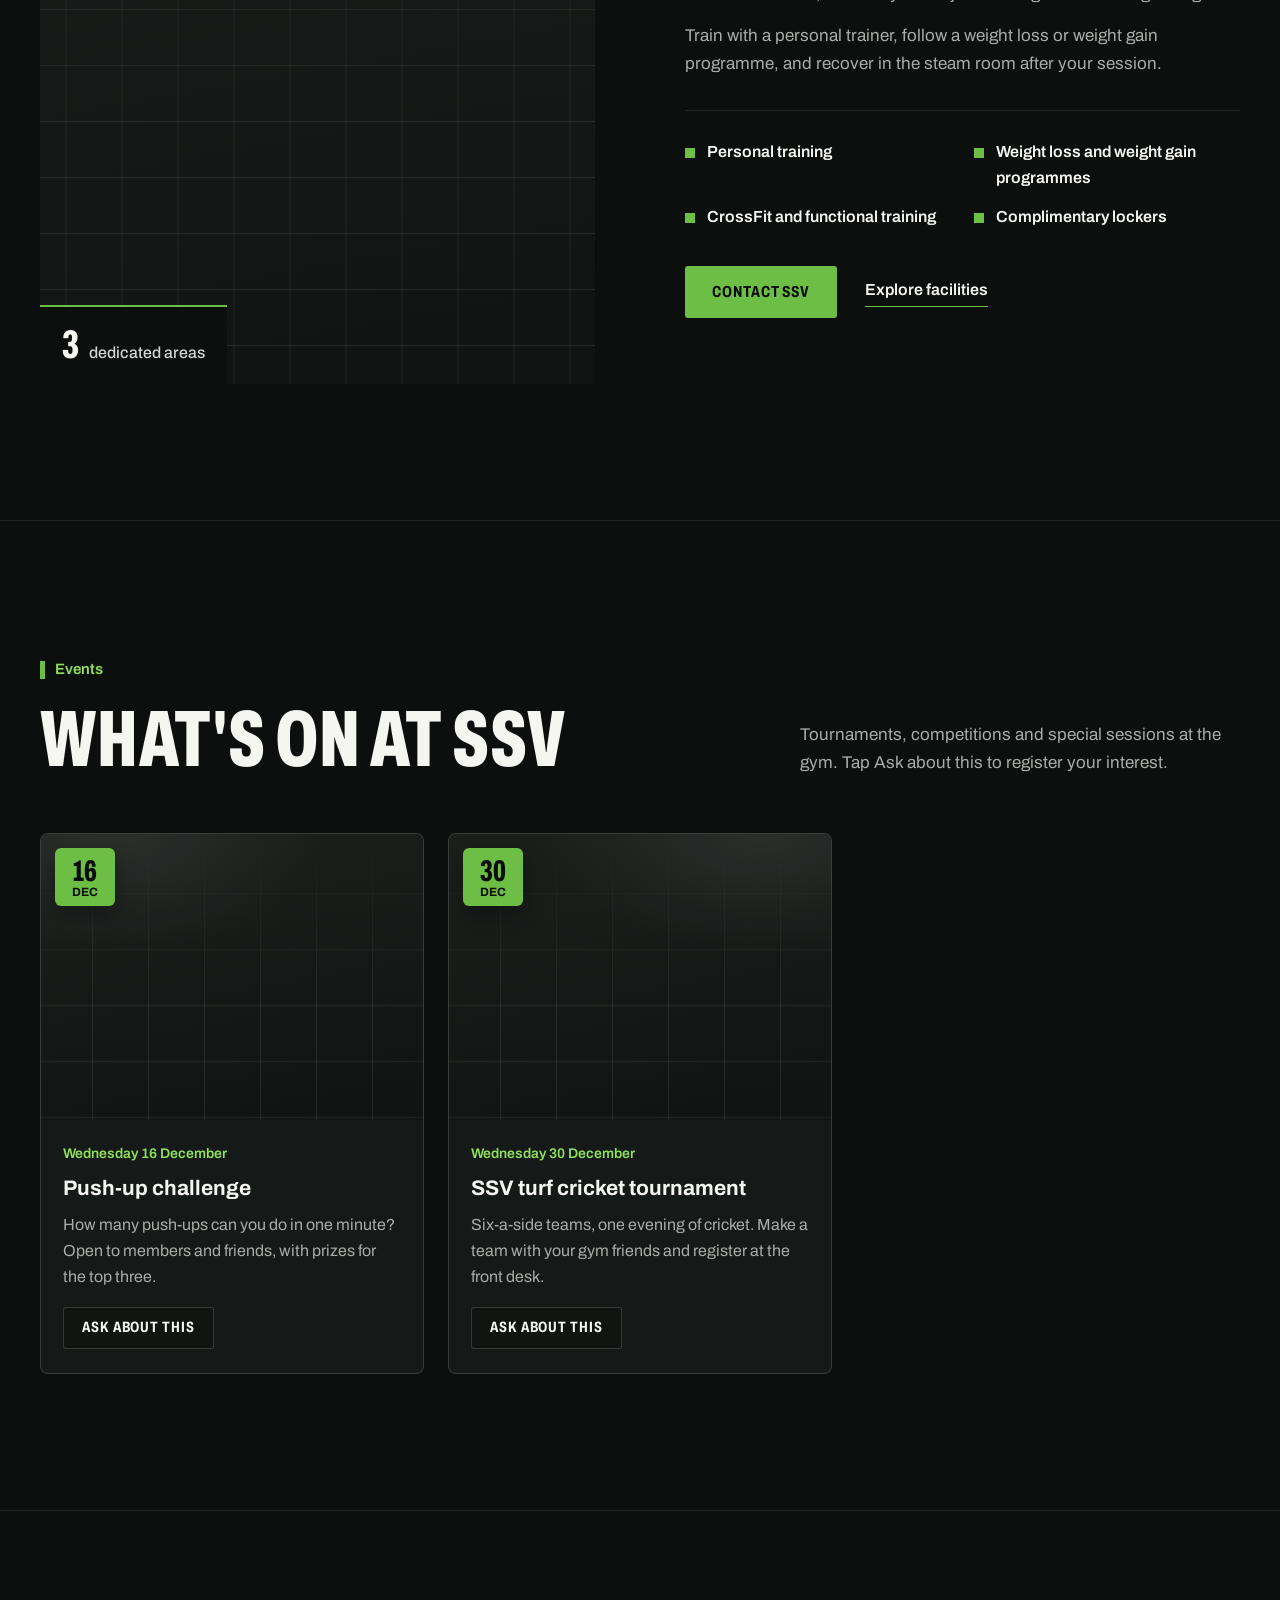
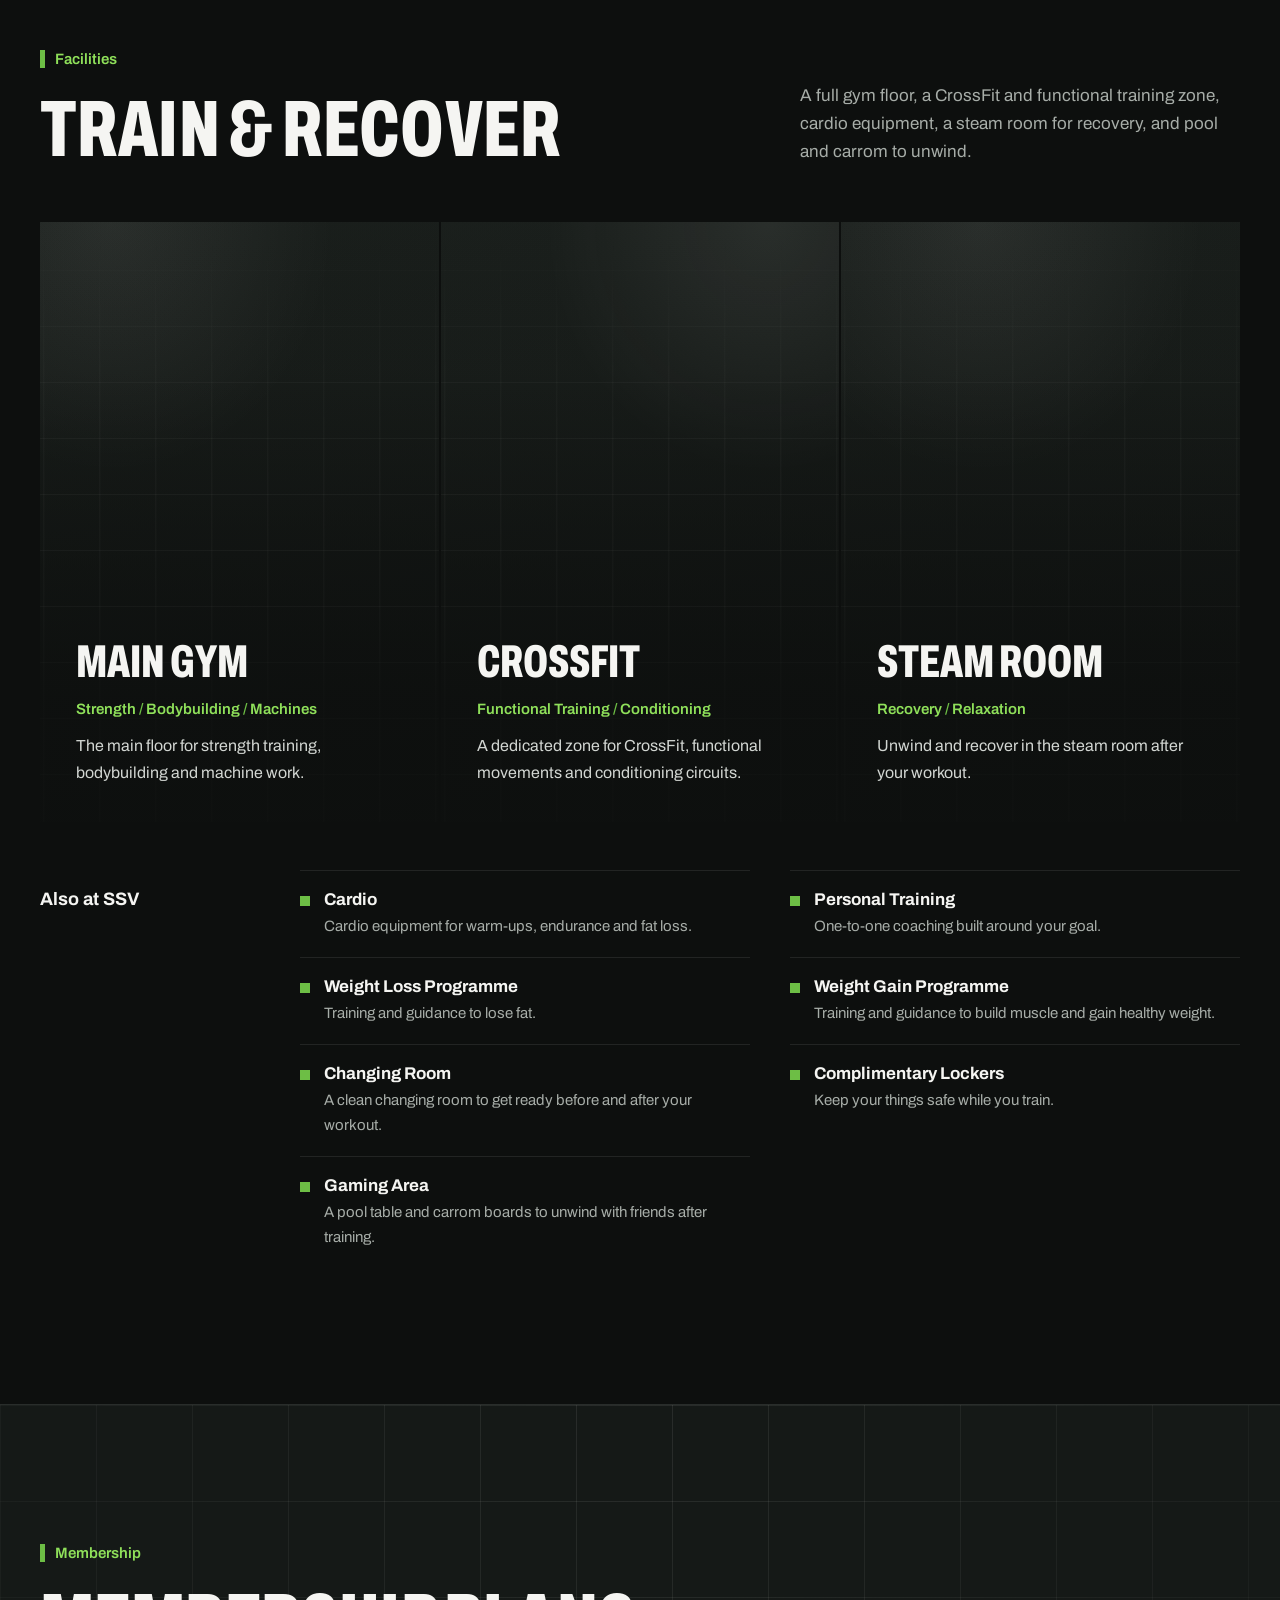
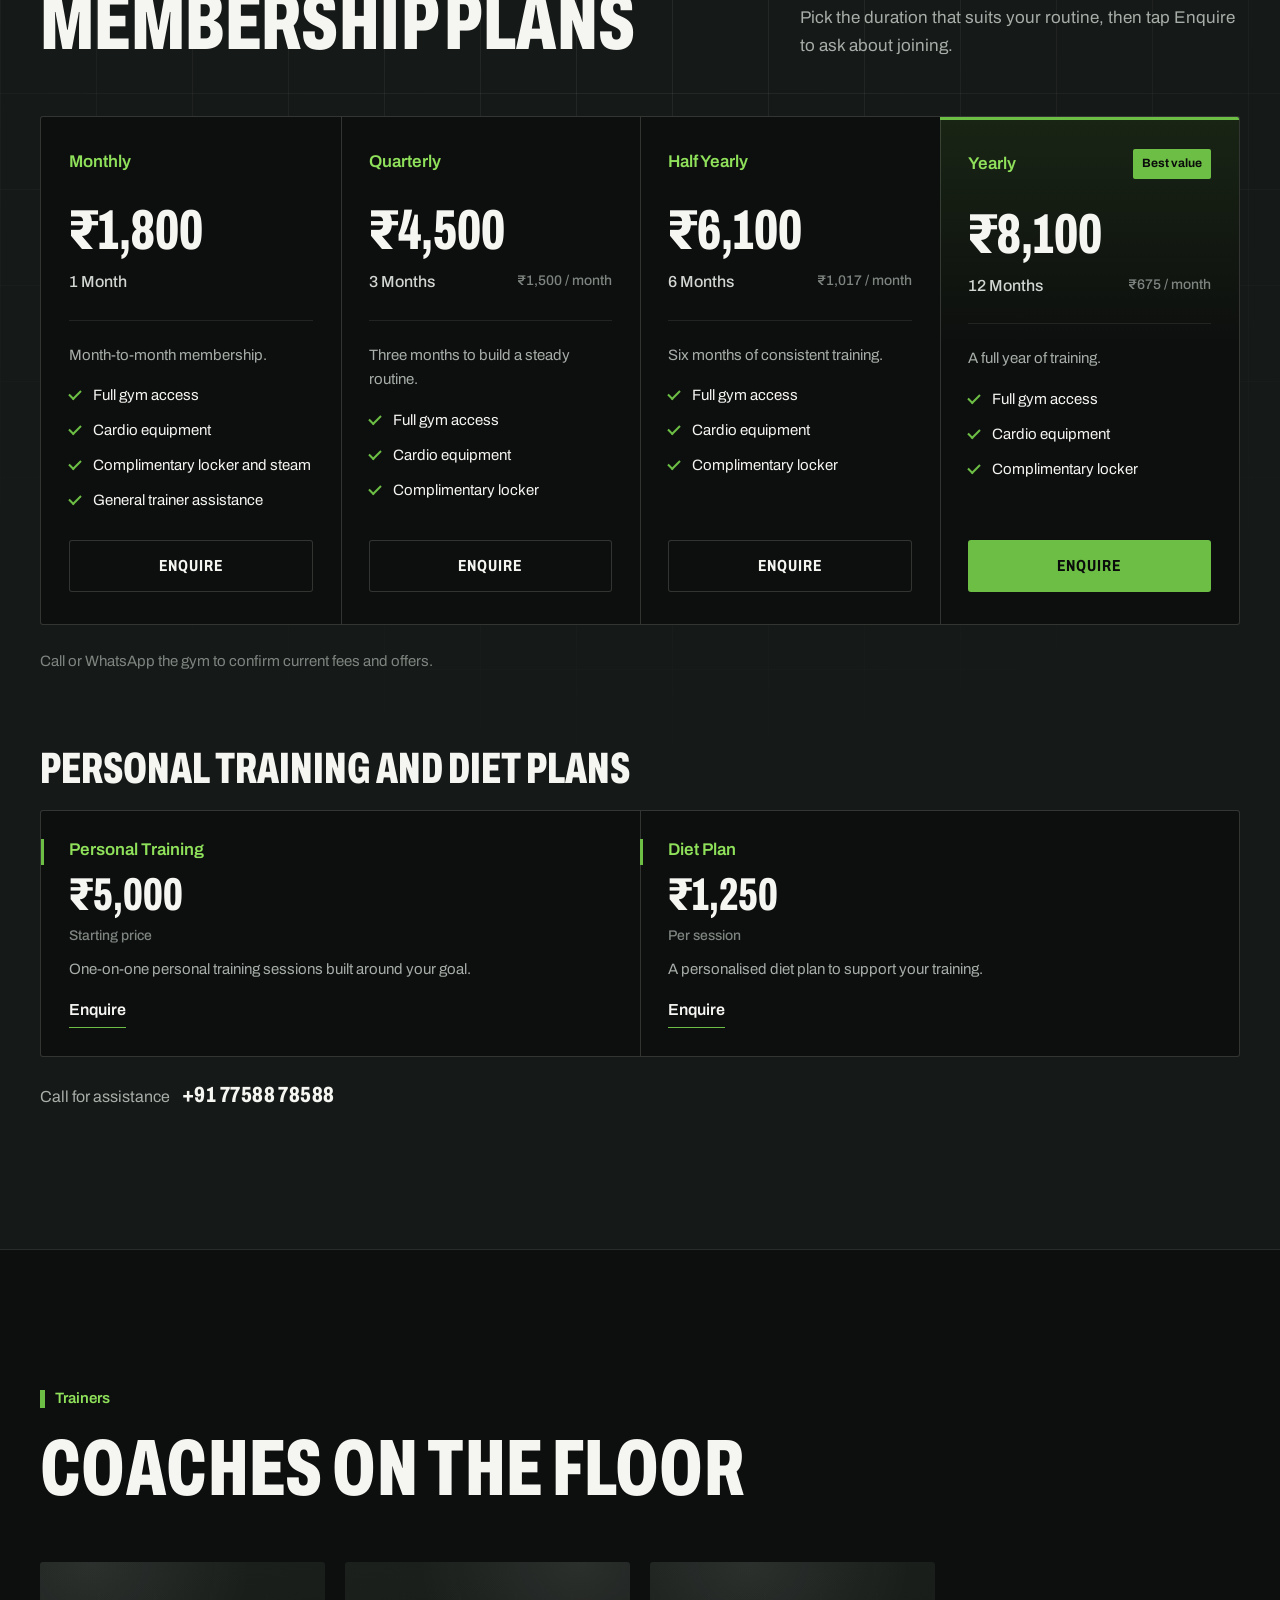
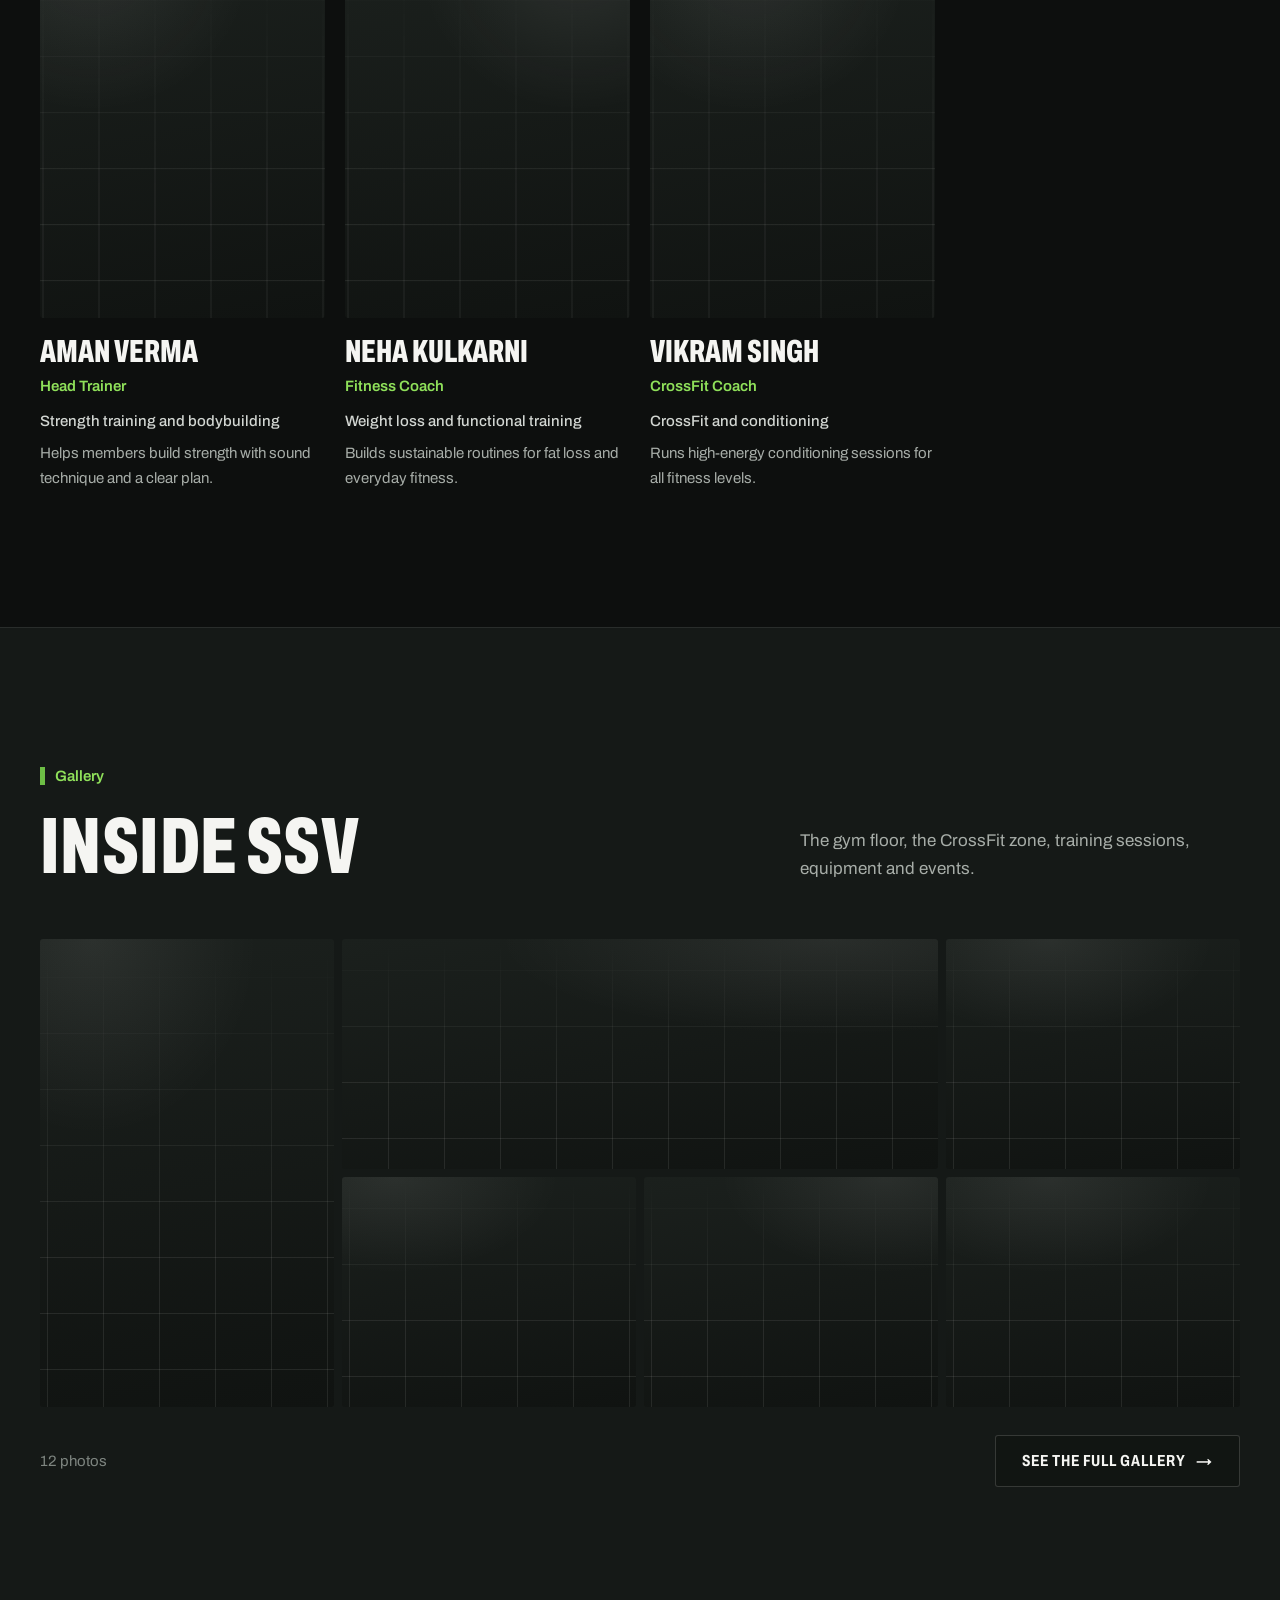
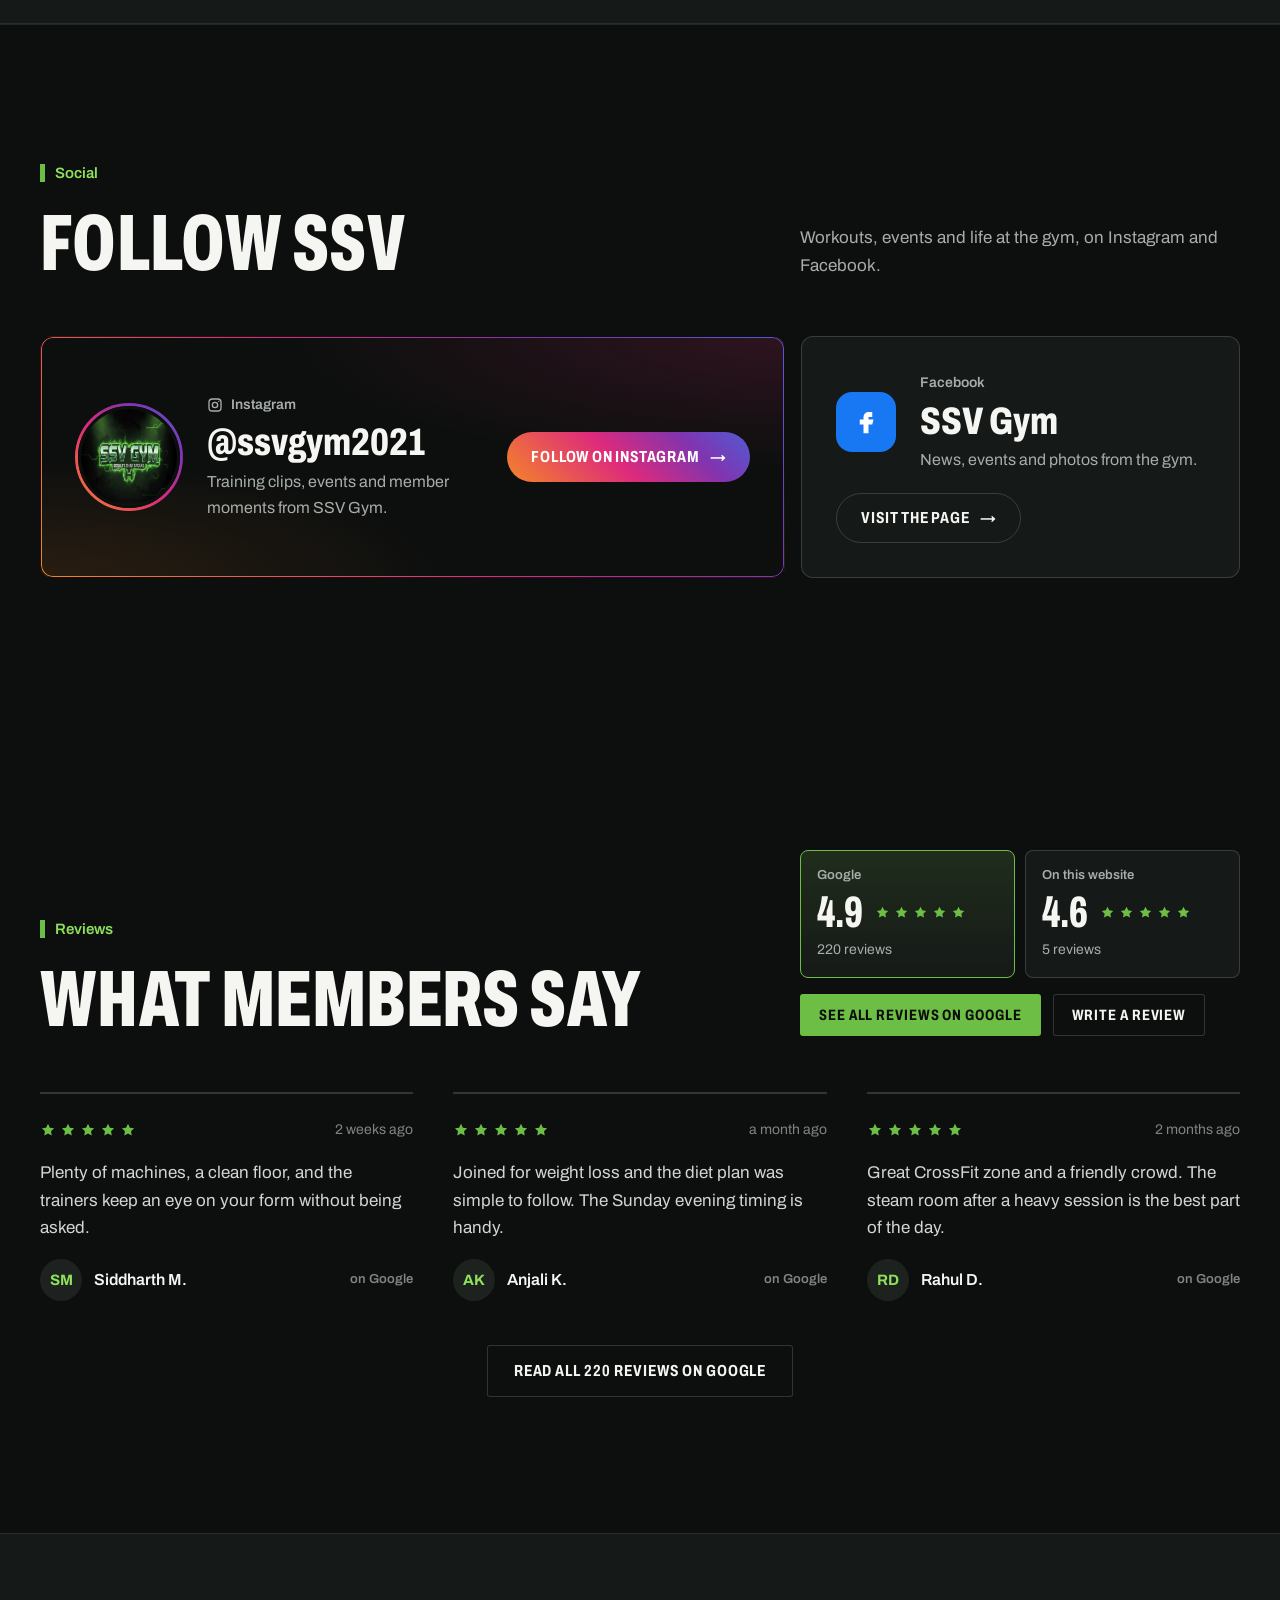
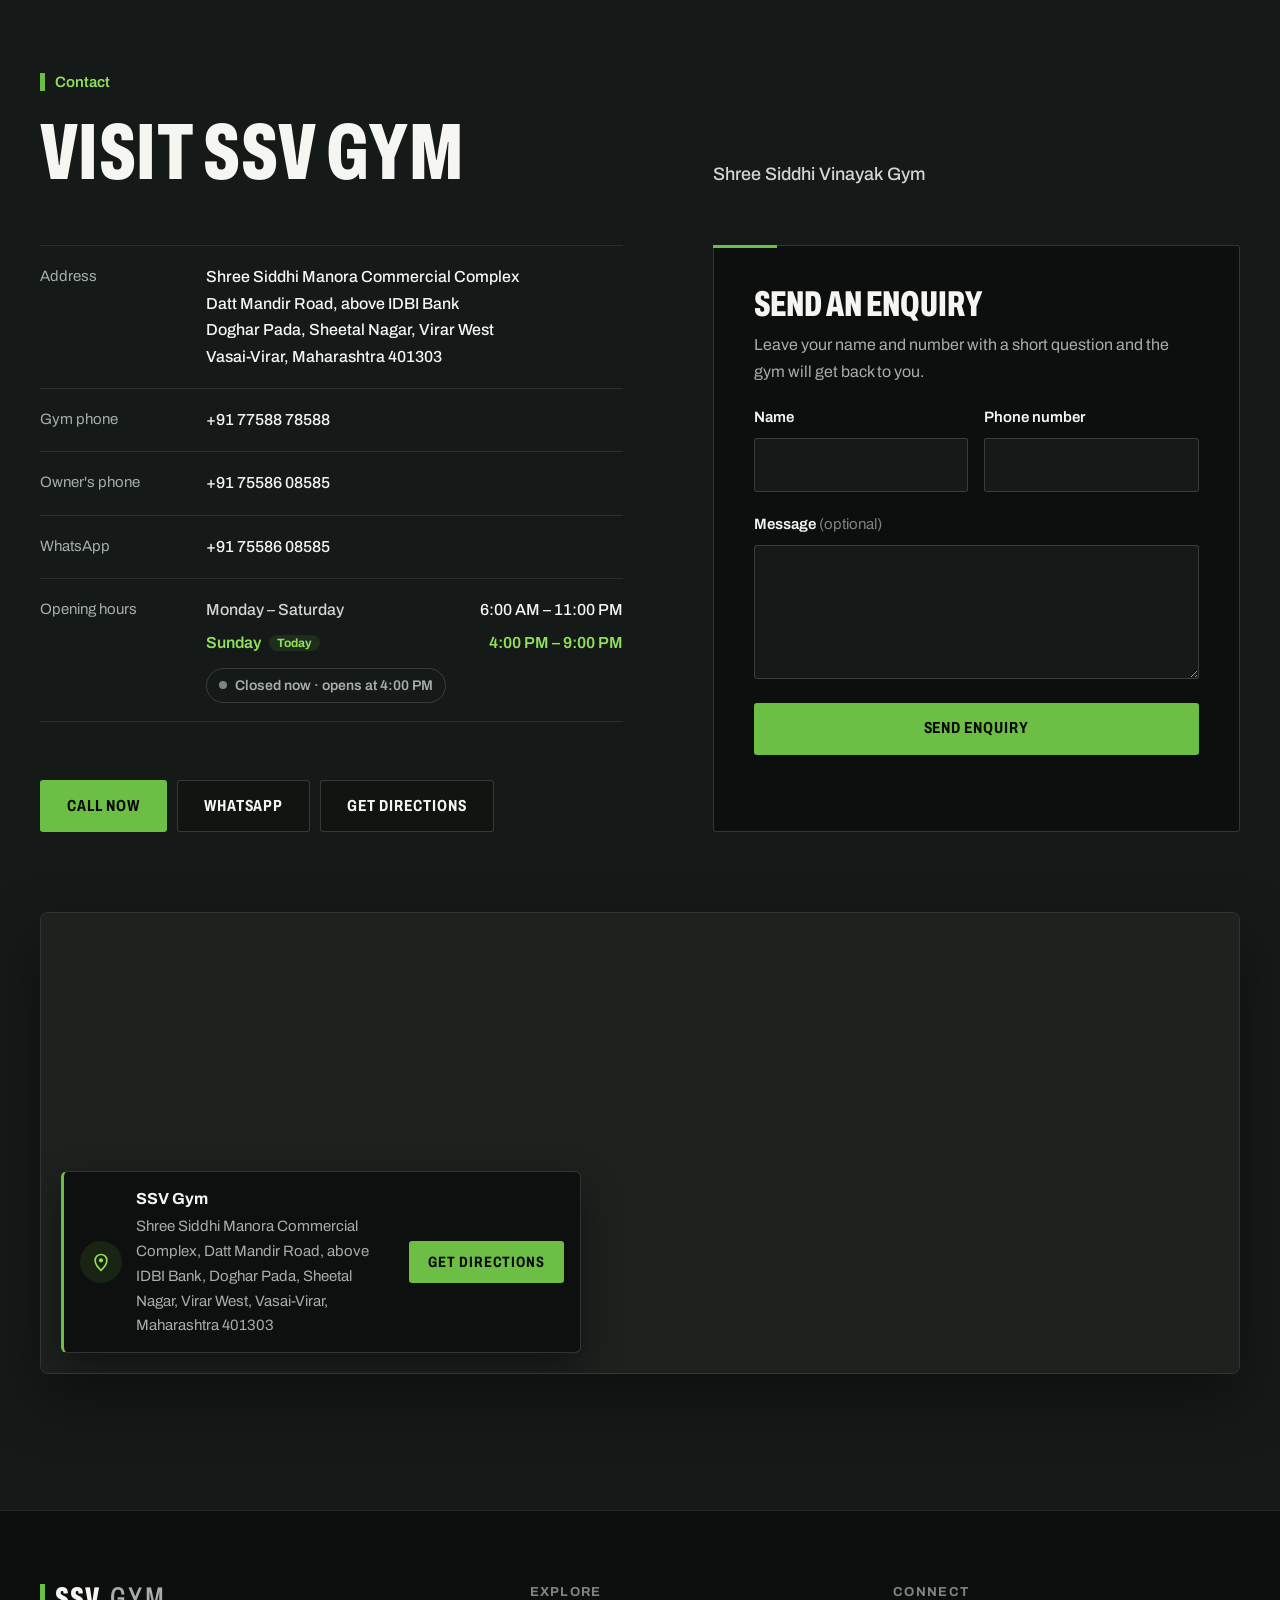
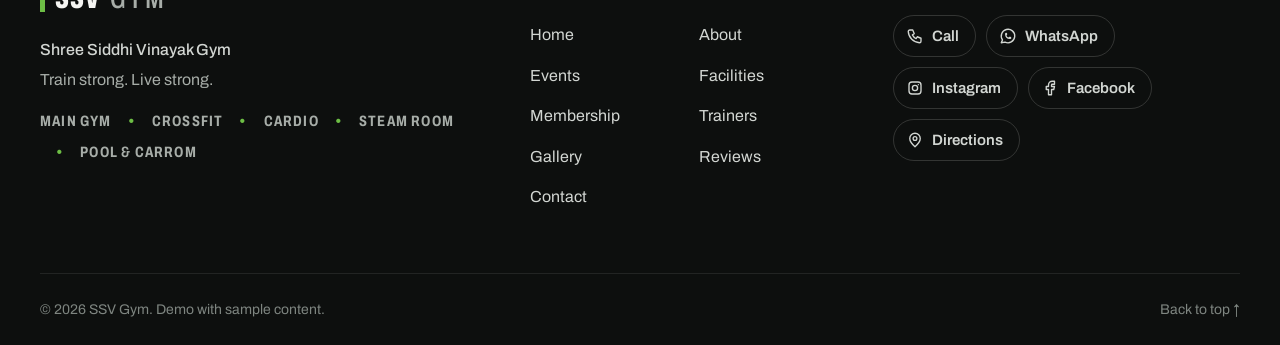
==== commit bc8ece4e: "seo changes" ====
--- a/demo/index.html
+++ b/demo/index.html
@@ -1,10 +1,10 @@
 <!DOCTYPE html>
-<html lang="en">
+<html lang="en-IN">
 <head>
   <meta charset="utf-8">
   <meta name="viewport" content="width=device-width, initial-scale=1, viewport-fit=cover">
   <meta name="robots" content="noindex, nofollow">
-  <title>Demo · SSV Gym | Shree Siddhi Vinayak Gym, Virar West</title>
+  <title>Demo · SSV Gym, Virar West</title>
   <meta name="description" content="Demo of the SSV Gym website with sample content.">
   <meta name="theme-color" content="#0D0F0E">
   <link rel="icon" href="../assets/favicon.jpg" type="image/jpeg">
@@ -12,8 +12,8 @@
   <link rel="preconnect" href="https://fonts.gstatic.com" crossorigin>
   <link rel="preconnect" href="https://images.unsplash.com">
   <link rel="stylesheet" href="https://fonts.googleapis.com/css2?family=Archivo:wdth,wght@62..125,400..800&display=swap">
-  <link rel="stylesheet" href="../css/style.css?v=1.6.1">
-  <link rel="stylesheet" href="demo.css?v=1.6.1">
+  <link rel="stylesheet" href="../css/style.css?v=1.6.2">
+  <link rel="stylesheet" href="demo.css?v=1.6.2">
   <script>document.documentElement.classList.add('js');</script>
   <script type="application/json" id="fallback-general">
   { "gym_name": "SSV Gym", "full_name": "Shree Siddhi Vinayak Gym", "review_form": false }
@@ -48,10 +48,10 @@
       <div class="hero__media media" id="hero-media" data-label="Hero photo"></div>
       <div class="hero__shade" aria-hidden="true"></div>
       <div class="container hero__inner">
-        <h1 class="hero__title" id="hero-title">
-          <span class="hero__brand"><b data-g="gym_name">SSV Gym</b><span data-g="full_name">Shree Siddhi Vinayak Gym</span></span>
-          <span class="hero__heading" id="hero-heading"><span class="hero__line">Train strong.</span><span class="hero__line">Live strong.</span></span>
-        </h1>
+        <div class="hero__title">
+          <h1 class="hero__brand" id="hero-title"><b data-g="gym_name">SSV Gym</b><span><span data-g="full_name">Shree Siddhi Vinayak Gym</span>, Virar West</span></h1>
+          <p class="hero__heading" id="hero-heading"><span class="hero__line">Train strong.</span><span class="hero__line">Live strong.</span></p>
+        </div>
         <p class="hero__sub" data-g="hero_subtitle" data-optional hidden></p>
         <div class="hero__actions">
           <a class="btn btn--primary" href="#facilities" data-requires="facilities">View facilities</a>
@@ -171,6 +171,38 @@
       </div>
     </section>
 
+    <section class="section social" id="social" aria-labelledby="social-title">
+      <div class="container">
+        <header class="section-head section-head--split reveal">
+          <div>
+            <p class="section-label">Social</p>
+            <h2 id="social-title">Follow SSV</h2>
+          </div>
+          <p class="section-head__lead">Workouts, events and life at the gym, on Instagram and Facebook.</p>
+        </header>
+        <div class="social__grid reveal" id="social-grid">
+          <a class="social-card social-card--instagram" id="social-instagram" href="https://www.instagram.com/ssvgym2021/" target="_blank" rel="noopener">
+            <span class="social-card__avatar" aria-hidden="true"><span>SSV</span><img src="../assets/favicon.jpg" alt="" width="108" height="108" loading="lazy" decoding="async"></span>
+            <span class="social-card__body">
+              <span class="social-card__network"><svg viewBox="0 0 24 24" aria-hidden="true"><rect x="3" y="3" width="18" height="18" rx="5"/><circle cx="12" cy="12" r="4"/><path d="M17.5 6.5v.01"/></svg>Instagram</span>
+              <strong class="social-card__handle" id="social-instagram-handle">@ssvgym2021</strong>
+              <span class="social-card__text">Training clips, events and member moments from SSV Gym.</span>
+            </span>
+            <span class="social-card__cta">Follow on Instagram <span aria-hidden="true">→</span></span>
+          </a>
+          <a class="social-card social-card--facebook" id="social-facebook" href="https://www.facebook.com/p/SSV-GYM-100069942823280/" target="_blank" rel="noopener">
+            <span class="social-card__icon" aria-hidden="true"><svg viewBox="0 0 24 24"><path d="M14 8h3V4h-3a4 4 0 0 0-4 4v2H7v4h3v7h4v-7h3l1-4h-4V8z"/></svg></span>
+            <span class="social-card__body">
+              <span class="social-card__network">Facebook</span>
+              <strong class="social-card__handle">SSV Gym</strong>
+              <span class="social-card__text">News, events and photos from the gym.</span>
+            </span>
+            <span class="social-card__cta">Visit the page <span aria-hidden="true">→</span></span>
+          </a>
+        </div>
+      </div>
+    </section>
+
     <section class="section reviews" id="reviews" aria-labelledby="reviews-title">
       <div class="container">
         <header class="section-head section-head--split reveal">
@@ -179,9 +211,17 @@
             <h2 id="reviews-title">What members say</h2>
           </div>
           <div class="reviews__aside">
-            <div class="reviews__summary" id="reviews-summary" hidden>
-              <strong class="reviews__avg" id="reviews-avg">0.0</strong>
-              <div><div id="reviews-avg-stars"></div><span class="reviews__count" id="reviews-count"></span></div>
+            <div class="scores" id="review-scores" role="tablist" aria-label="Choose reviews" hidden>
+              <button class="score" type="button" role="tab" data-tab="google" aria-selected="false" hidden>
+                <span class="score__source">Google</span>
+                <span class="score__row"><strong class="score__value" id="score-google">–</strong><span id="score-google-stars"></span></span>
+                <span class="score__count" id="score-google-count"></span>
+              </button>
+              <button class="score" type="button" role="tab" data-tab="site" aria-selected="false" hidden>
+                <span class="score__source">On this website</span>
+                <span class="score__row"><strong class="score__value" id="score-site">–</strong><span id="score-site-stars"></span></span>
+                <span class="score__count" id="score-site-count"></span>
+              </button>
             </div>
             <div class="reviews__actions">
               <a class="btn btn--primary btn--sm" id="google-reviews" href="#reviews" target="_blank" rel="noopener" hidden>See all reviews on Google</a>
@@ -189,10 +229,6 @@
             </div>
           </div>
         </header>
-        <div class="chips reviews__tabs" id="review-tabs" role="tablist" aria-label="Choose reviews" hidden>
-          <button class="chip" type="button" role="tab" data-tab="google" aria-selected="true">Google reviews</button>
-          <button class="chip" type="button" role="tab" data-tab="site" aria-selected="false">On this website</button>
-        </div>
         <p class="reviews__note" id="reviews-note" role="status" hidden></p>
         <div class="review-grid reveal" id="review-grid"></div>
         <div class="reviews__more" id="reviews-more" hidden>
@@ -219,8 +255,6 @@
               <div data-row="phone2"><dt>Owner's phone</dt><dd><a data-link="phone2" data-show="phone2" href="tel:+917558608585">+91 75586 08585</a></dd></div>
               <div data-row="whatsapp"><dt>WhatsApp</dt><dd><a data-link="whatsapp" data-show="whatsapp" href="https://wa.me/917558608585" target="_blank" rel="noopener">+91 75586 08585</a></dd></div>
               <div data-row="hours"><dt>Opening hours</dt><dd><ul class="hours" data-hours></ul><p class="hours__status" data-hours-status hidden></p></dd></div>
-              <div data-row="instagram"><dt>Instagram</dt><dd><a data-link="instagram" data-show="instagram" href="https://www.instagram.com/ssvgym2021/" target="_blank" rel="noopener">@ssvgym2021</a></dd></div>
-              <div data-row="facebook"><dt>Facebook</dt><dd><a data-link="facebook" data-show="facebook" href="https://www.facebook.com/p/SSV-GYM-100069942823280/" target="_blank" rel="noopener">SSV Gym on Facebook</a></dd></div>
             </dl>
             <div class="contact__actions">
               <a class="btn btn--primary" data-link="phone" href="tel:+917758878588">Call now</a>
@@ -232,8 +266,10 @@
             <form class="enquiry" id="enquiry-form" novalidate>
               <h3>Send an enquiry</h3>
               <p class="enquiry__intro">Leave your name and number with a short question and the gym will get back to you.</p>
-              <div class="field"><label for="enq-name">Name</label><input id="enq-name" name="name" type="text" autocomplete="name" maxlength="80" required></div>
-              <div class="field"><label for="enq-phone">Phone number</label><input id="enq-phone" name="phone" type="tel" autocomplete="tel" inputmode="tel" maxlength="20" required></div>
+              <div class="enquiry__row">
+                <div class="field"><label for="enq-name">Name</label><input id="enq-name" name="name" type="text" autocomplete="name" maxlength="80" required></div>
+                <div class="field"><label for="enq-phone">Phone number</label><input id="enq-phone" name="phone" type="tel" autocomplete="tel" inputmode="tel" maxlength="20" required></div>
+              </div>
               <div class="field field--grow"><label for="enq-message">Message <span>(optional)</span></label><textarea id="enq-message" name="message" rows="4" maxlength="1000"></textarea></div>
               <div class="hp" aria-hidden="true"><label for="enq-website">Leave this empty</label><input id="enq-website" name="website" type="text" tabindex="-1" autocomplete="off"></div>
               <button class="btn btn--primary btn--block" type="submit">Send enquiry</button>
@@ -265,7 +301,7 @@
           <li><a href="#facilities">Facilities</a></li>
           <li><a href="#membership">Membership</a></li>
           <li><a href="#trainers">Trainers</a></li>
-          <li><a href="#gallery">Gallery</a></li>
+          <li><a href="gallery.html">Gallery</a></li>
           <li><a href="#reviews">Reviews</a></li>
           <li><a href="#contact">Contact</a></li>
         </ul>
@@ -359,11 +395,11 @@
     <a class="demo-note__link" href="admin.html">Try the admin panel</a>
   </aside>
 
-  <script src="../js/utils.js?v=1.6.1"></script>
-  <script src="data.js?v=1.6.1"></script>
-  <script src="api.js?v=1.6.1"></script>
-  <script src="../js/gallery.js?v=1.6.1"></script>
-  <script src="../js/main.js?v=1.6.1"></script>
-  <script src="demo.js?v=1.6.1"></script>
+  <script src="../js/utils.js?v=1.6.2"></script>
+  <script src="data.js?v=1.6.2"></script>
+  <script src="api.js?v=1.6.2"></script>
+  <script src="../js/gallery.js?v=1.6.2"></script>
+  <script src="../js/main.js?v=1.6.2"></script>
+  <script src="demo.js?v=1.6.2"></script>
 </body>
 </html>
--- a/css/style.css
+++ b/css/style.css
@@ -1,5 +1,5 @@
 /* ==========================================================================
-   SSV GYM — WEBSITE STYLES                                           v1.6.1
+   SSV GYM — WEBSITE STYLES                                           v1.6.2
    Palette taken from the gym itself: rubber floor black, charcoal panels,
    machine-frame green (accent only), chalk white. The 5px green bar used in
    the logo is the one recurring ornament. Grids echo the floor tiles.
@@ -23,6 +23,8 @@
   --error: #F0957F;
   --scroll: #343B37;
   --scroll-hover: #4A544E;
+  --instagram: linear-gradient(45deg, #F58529 0%, #DD2A7B 45%, #8134AF 75%, #515BD4 100%);
+  --facebook: #1877F2;
 
   --font: "Archivo", "Helvetica Neue", Arial, sans-serif;
   --font-narrow: "Archivo", "Arial Narrow", "Roboto Condensed", sans-serif;
@@ -87,7 +89,6 @@
 .text-link { padding-bottom: 3px; border-bottom: 1px solid var(--green); font-weight: 600; transition: color .2s; }
 .text-link:hover { color: var(--green-2); }
 
-
 /* ---------- image boxes & designed placeholders ---------- */
 .media { position: relative; overflow: hidden; background: radial-gradient(80% 60% at var(--ph-x, 50%) 0%, rgba(245, 245, 242, .08), transparent 70%), linear-gradient(170deg, #1B201D 0%, #101311 100%); }
 .media img { position: absolute; inset: 0; width: 100%; height: 100%; object-fit: cover; }
@@ -129,7 +130,7 @@
   .nav__cta { min-height: 54px; }
 }
 
-/* ---------- hero ---------- */
+/* ---------- hero: the gym's name and place are the page's H1; the slogan is display text ---------- */
 .hero { position: relative; isolation: isolate; display: flex; flex-direction: column; justify-content: flex-end; min-height: 640px; min-height: max(640px, 100svh); overflow: hidden; }
 .hero__media { position: absolute; inset: 0; z-index: -2; }
 .hero__shade { position: absolute; inset: 0; z-index: -1; background: linear-gradient(90deg, rgba(13, 15, 14, .94) 0%, rgba(13, 15, 14, .72) 38%, rgba(13, 15, 14, .25) 75%, rgba(13, 15, 14, .15) 100%), linear-gradient(0deg, var(--bg) 0%, rgba(13, 15, 14, 0) 38%); }
@@ -140,7 +141,7 @@
 .hero__title { display: flex; flex-direction: column; gap: 24px; }
 .hero__brand { display: flex; flex-wrap: wrap; align-items: center; gap: 10px 16px; color: var(--text-2); font-family: var(--font); font-stretch: 100%; font-size: 1rem; font-weight: 500; line-height: 1.2; letter-spacing: 0; text-transform: none; }
 .hero__brand b { padding: 7px 12px 6px; border: 1px solid var(--green); color: var(--text); font-family: var(--font-narrow); font-stretch: 62.5%; font-weight: 800; font-size: 1.375rem; letter-spacing: .06em; text-transform: uppercase; }
-.hero__heading { display: block; font-size: clamp(2.75rem, 13.5vw, 9.75rem); line-height: .86; }
+.hero__heading { display: block; font-family: var(--font-narrow); font-stretch: 62.5%; font-weight: 800; font-size: clamp(2.75rem, 13.5vw, 9.75rem); line-height: .86; letter-spacing: .005em; text-transform: uppercase; }
 .hero__line { display: block; }
 .hero__sub { max-width: 44ch; margin-top: 26px; color: var(--text-2); font-size: clamp(1.0625rem, 1.5vw, 1.25rem); }
 .hero__actions { display: flex; flex-wrap: wrap; gap: 12px; margin-top: 36px; }
@@ -333,7 +334,7 @@
 .chips { display: flex; flex-wrap: wrap; gap: 8px; }
 .chip { min-height: 42px; padding: 0 18px; border: 1px solid var(--line-2); border-radius: 999px; background: transparent; color: var(--muted); font-size: .9375rem; font-weight: 500; cursor: pointer; transition: color .2s, border-color .2s, background-color .2s; }
 .chip:hover { border-color: var(--muted-2); color: var(--text); }
-.chip[aria-pressed="true"], .chip[aria-selected="true"] { border-color: var(--green); background: var(--green); color: #0A0C0B; font-weight: 600; }
+.chip[aria-pressed="true"] { border-color: var(--green); background: var(--green); color: #0A0C0B; font-weight: 600; }
 .gallery__count { color: var(--muted-2); font-size: .9375rem; }
 .gallery__more { display: flex; flex-wrap: wrap; align-items: center; justify-content: space-between; gap: 14px 24px; margin-top: 28px; }
 .gallery-grid { display: grid; gap: 8px; grid-template-columns: repeat(2, 1fr); grid-auto-rows: 150px; grid-auto-flow: dense; }
@@ -388,6 +389,42 @@
 @media (min-width: 2000px) { .masonry { columns: 7; } }
 @media (min-width: 2400px) { .masonry { columns: 8; } }
 @media (hover: none) { .m-item .g-item__overlay { opacity: 1; } }
+
+/* ---------- social: Instagram highlighted, Facebook beside it ---------- */
+.social { border-top: 1px solid var(--line); }
+.social__grid { display: grid; gap: 16px; }
+.social-card { position: relative; isolation: isolate; display: grid; grid-template-columns: auto minmax(0, 1fr); align-items: center; gap: 20px 24px; padding: clamp(22px, 3vw, 34px); overflow: hidden; border: 1px solid var(--line-2); border-radius: 12px; background: var(--bg-2); transition: border-color .3s, transform .4s var(--ease); }
+.social-card:hover { transform: translateY(-3px); }
+.social-card__body { display: grid; gap: 6px; min-width: 0; }
+.social-card__network { display: inline-flex; align-items: center; gap: 8px; color: var(--muted); font-size: .875rem; font-weight: 600; }
+.social-card__network svg { width: 16px; height: 16px; fill: none; stroke: currentColor; stroke-width: 2; stroke-linecap: round; }
+.social-card__handle { overflow-wrap: anywhere; font-family: var(--font-narrow); font-stretch: 75%; font-size: clamp(1.75rem, 3vw, 2.5rem); font-weight: 800; line-height: 1.05; }
+.social-card__text { color: var(--muted); }
+.social-card__cta { grid-column: 1 / -1; justify-self: start; display: inline-flex; align-items: center; gap: 10px; min-height: 50px; padding: 0 24px; border-radius: 999px; font-family: var(--font-narrow); font-stretch: 75%; font-weight: 700; letter-spacing: .05em; text-transform: uppercase; white-space: nowrap; transition: filter .2s, border-color .2s, color .2s; }
+/* Instagram: the brand gradient on the border, the profile ring and the button */
+.social-card--instagram { border-color: transparent; background: radial-gradient(110% 90% at 100% 0%, rgba(221, 42, 123, .16), transparent 60%), radial-gradient(90% 80% at 0% 100%, rgba(245, 133, 41, .12), transparent 60%), var(--bg); }
+.social-card--instagram::before { content: ""; position: absolute; inset: 0; z-index: -1; padding: 1px; border-radius: inherit; background: var(--instagram); -webkit-mask: linear-gradient(#000 0 0) content-box, linear-gradient(#000 0 0); -webkit-mask-composite: xor; mask: linear-gradient(#000 0 0) content-box exclude, linear-gradient(#000 0 0); }
+.social-card__avatar { display: grid; width: clamp(80px, 9vw, 108px); aspect-ratio: 1; padding: 3px; border-radius: 50%; background: var(--instagram); }
+.social-card__avatar > span, .social-card__avatar img { grid-area: 1 / 1; width: 100%; height: 100%; border: 3px solid var(--bg); border-radius: 50%; }
+.social-card__avatar > span { display: grid; place-items: center; background: var(--bg-3); font-family: var(--font-narrow); font-stretch: 62.5%; font-size: 1.5rem; font-weight: 800; letter-spacing: .04em; }
+.social-card__avatar img { object-fit: cover; background: var(--bg); }
+.social-card--instagram .social-card__cta { background: var(--instagram); color: #fff; }
+.social-card--instagram:hover .social-card__cta { filter: brightness(1.12); }
+/* Facebook */
+.social-card--facebook:hover { border-color: rgba(24, 119, 242, .6); }
+.social-card__icon { display: grid; place-items: center; width: 60px; height: 60px; border-radius: 16px; background: var(--facebook); color: #fff; }
+.social-card__icon svg { width: 30px; height: 30px; fill: currentColor; }
+.social-card--facebook .social-card__cta { border: 1px solid var(--line-2); color: var(--text); }
+.social-card--facebook:hover .social-card__cta { border-color: var(--facebook); color: #fff; }
+@media (min-width: 900px) {
+  .social__grid { grid-template-columns: minmax(0, 1.7fr) minmax(0, 1fr); }
+  .social__grid.is-single { grid-template-columns: minmax(0, 1fr); }
+}
+@media (min-width: 1100px) {
+  .social-card--instagram { grid-template-columns: auto minmax(0, 1fr) auto; }
+  .social-card--instagram .social-card__cta { grid-column: auto; }
+}
+@media (max-width: 600px) { .social-card__cta { justify-self: stretch; justify-content: center; } }
 
 /* ---------- lightbox (photos and videos) ---------- */
 .lightbox { width: 100%; height: 100%; max-width: none; max-height: none; margin: 0; padding: 0; border: 0; background: rgba(8, 10, 9, .97); color: var(--text); }
@@ -417,15 +454,22 @@
   .lightbox__video { height: min(62vh, 720px); }
 }
 
-/* ---------- reviews: quotes on a rule, not cards ---------- */
-.reviews__aside { display: grid; gap: 18px; justify-items: start; }
-.reviews__summary { display: flex; align-items: center; gap: 16px; }
-.reviews__avg { font-family: var(--font-narrow); font-stretch: 62.5%; font-weight: 800; font-size: 4.25rem; line-height: .85; }
-.reviews__summary .review__stars svg { width: 18px; height: 18px; }
-.reviews__count { display: block; margin-top: 6px; color: var(--muted); font-size: .9375rem; }
+/* ---------- reviews: two scores (Google, this website) that switch the list; quotes on a rule ---------- */
+.reviews__aside { display: grid; gap: 16px; }
+.scores { display: grid; grid-template-columns: repeat(2, minmax(0, 1fr)); gap: 10px; }
+.scores.is-single { grid-template-columns: minmax(0, 1fr); max-width: 280px; }
+.score { display: grid; align-content: start; gap: 6px; min-width: 0; padding: 14px 16px 16px; border: 1px solid var(--line-2); border-radius: 8px; background: var(--bg-2); text-align: left; cursor: pointer; transition: border-color .2s, background-color .2s; }
+.score:hover { border-color: var(--muted-2); }
+.score[aria-selected="true"] { border-color: var(--green); background: linear-gradient(180deg, var(--green-soft), transparent), var(--bg-2); }
+.scores.is-single .score { border-color: var(--line-2); background: var(--bg-2); cursor: default; }
+.score__source { color: var(--muted); font-size: .8125rem; font-weight: 600; }
+.score__row { display: flex; flex-wrap: wrap; align-items: center; gap: 6px 12px; }
+.score__value { font-family: var(--font-narrow); font-stretch: 62.5%; font-size: 2.75rem; font-weight: 800; line-height: .9; }
+.score .review__stars svg { width: 15px; height: 15px; }
+.score__count { color: var(--muted); font-size: .875rem; }
 .reviews__actions { display: flex; flex-wrap: wrap; align-items: center; gap: 10px 12px; }
-.reviews__tabs { margin-bottom: 32px; }
 .reviews__note { margin-bottom: 28px; padding: 14px 18px; border-left: 3px solid var(--green); border-radius: 0 var(--radius) var(--radius) 0; background: var(--bg-2); color: var(--text-2); }
+.reviews__note a { color: var(--green-2); font-weight: 600; text-decoration: underline; text-underline-offset: 3px; }
 .reviews__empty { grid-column: 1 / -1; color: var(--muted); font-size: 1.0625rem; }
 .reviews__more { display: flex; flex-wrap: wrap; justify-content: center; gap: 12px; margin-top: 44px; }
 .review-grid { display: grid; gap: 40px; grid-template-columns: repeat(auto-fill, minmax(min(300px, 100%), 1fr)); }
@@ -523,6 +567,7 @@
 .enquiry::before { content: ""; position: absolute; left: -1px; top: -1px; width: 64px; height: 3px; background: var(--green); }
 .enquiry h3 { font-family: var(--font-narrow); font-stretch: 62.5%; font-weight: 800; font-size: 2.25rem; line-height: 1; text-transform: uppercase; }
 .enquiry__intro { margin-top: 10px; color: var(--muted); }
+.enquiry__row { display: grid; gap: 0 16px; }
 .field { display: grid; gap: 8px; margin-top: 20px; }
 .field label { font-size: .9375rem; font-weight: 600; }
 .field label span { color: var(--muted-2); font-weight: 400; }
@@ -541,11 +586,15 @@
   /* The name on the right sits exactly above the form. */
   .contact__head.section-head--split { grid-template-columns: minmax(0, 1.05fr) minmax(0, .95fr); column-gap: clamp(56px, 7vw, 96px); }
   .contact__grid { grid-template-columns: minmax(0, 1.05fr) minmax(0, .95fr); gap: clamp(56px, 7vw, 96px); }
-  /* The form is as tall as the details next to it; the message box takes any extra height. */
+  /* Both sides end at the same line: the buttons sit at the bottom of the details, and the
+     form (name and phone side by side) grows its message box when the details are taller. */
+  .contact__info { display: flex; flex-direction: column; }
+  .contact__actions { margin-top: auto; padding-top: 32px; }
   .contact__side { display: flex; flex-direction: column; }
   .enquiry { display: flex; flex: 1; flex-direction: column; }
+  .enquiry__row { grid-template-columns: repeat(2, minmax(0, 1fr)); }
   .enquiry .field--grow { display: flex; flex: 1; flex-direction: column; }
-  .enquiry .field--grow textarea { flex: 1; }
+  .enquiry .field--grow textarea { flex: 1; min-height: 100px; }
 }
 /* Phones: the details in one panel, short ones on a single line; Call across the top, two buttons under it. */
 @media (max-width: 600px) {
@@ -635,6 +684,7 @@
   .facility-extra { margin-top: 36px; }
   .event__body { padding: 20px 18px 22px; }
   .review-grid { gap: 32px; }
+  .score__value { font-size: 2.25rem; }
   .reviews__actions .btn { flex: 1 1 auto; }
   .site-header .btn--sm { padding: 0 14px; }
 }
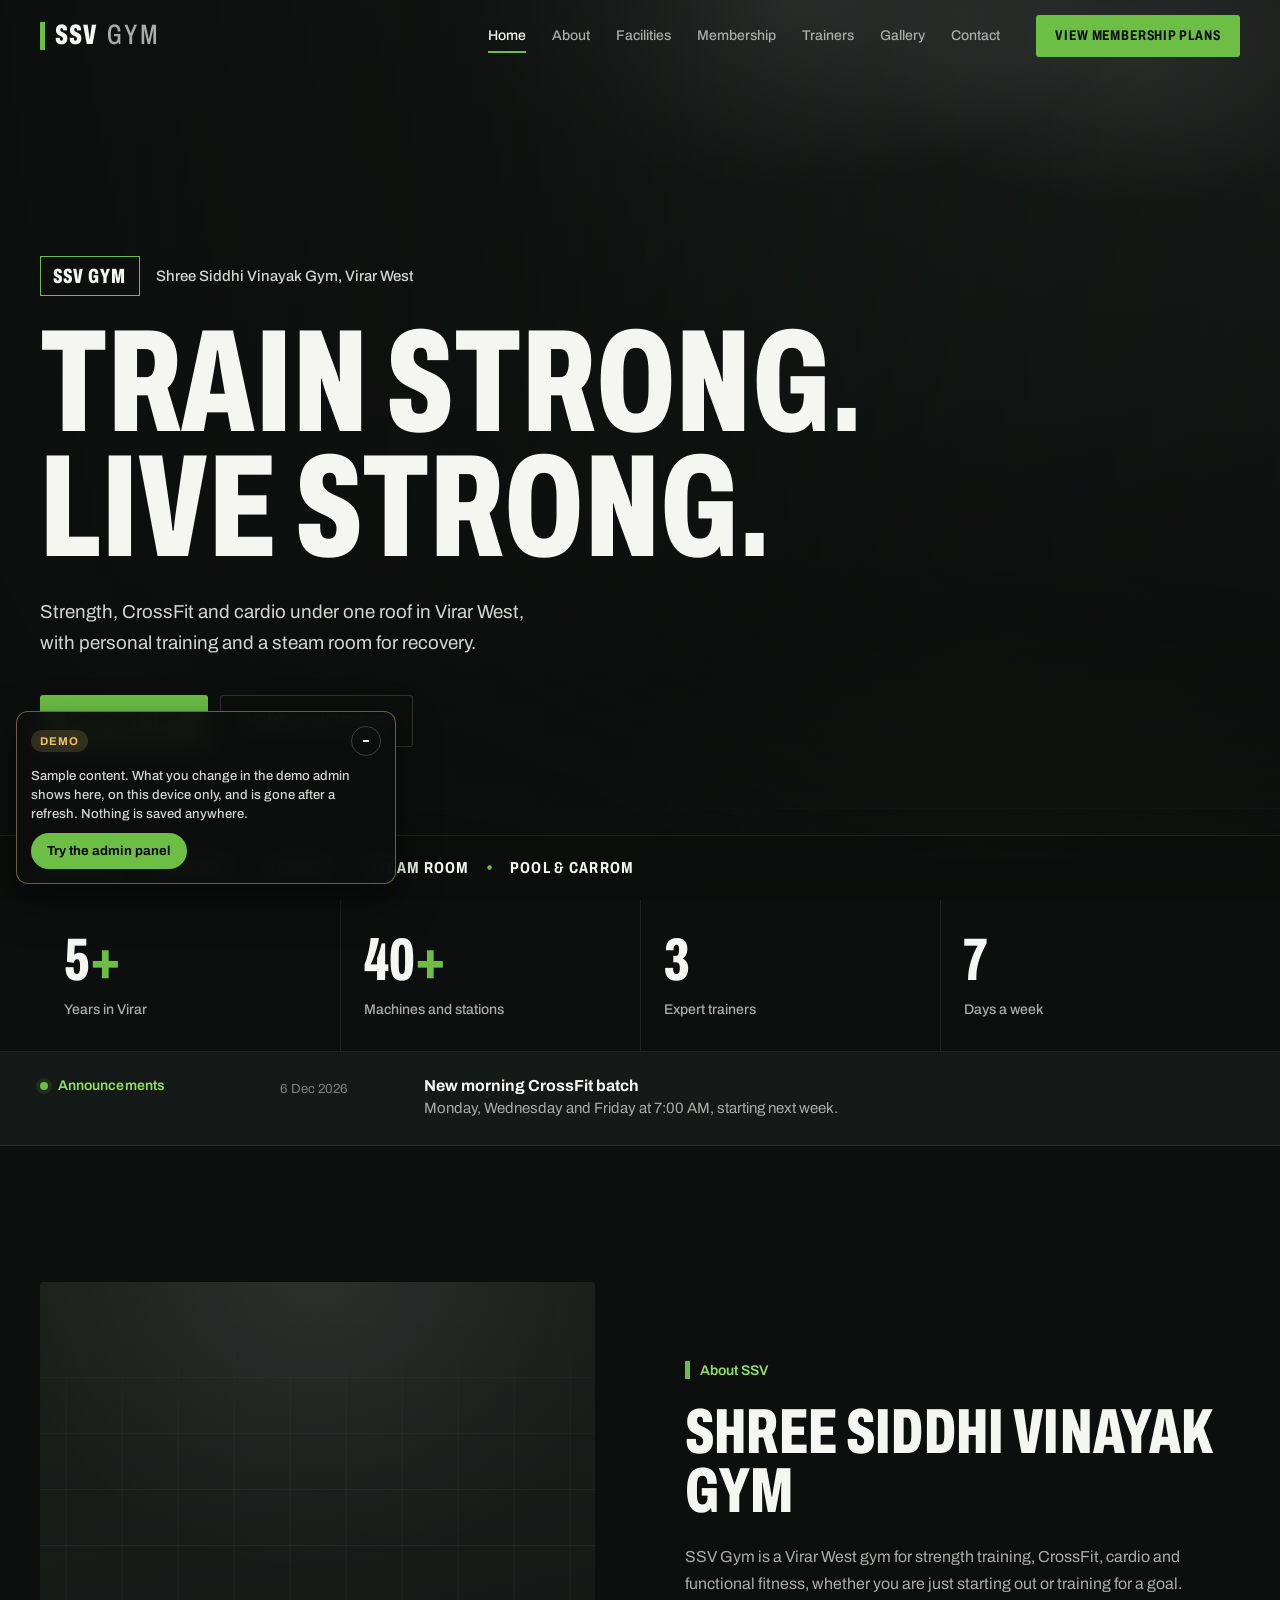
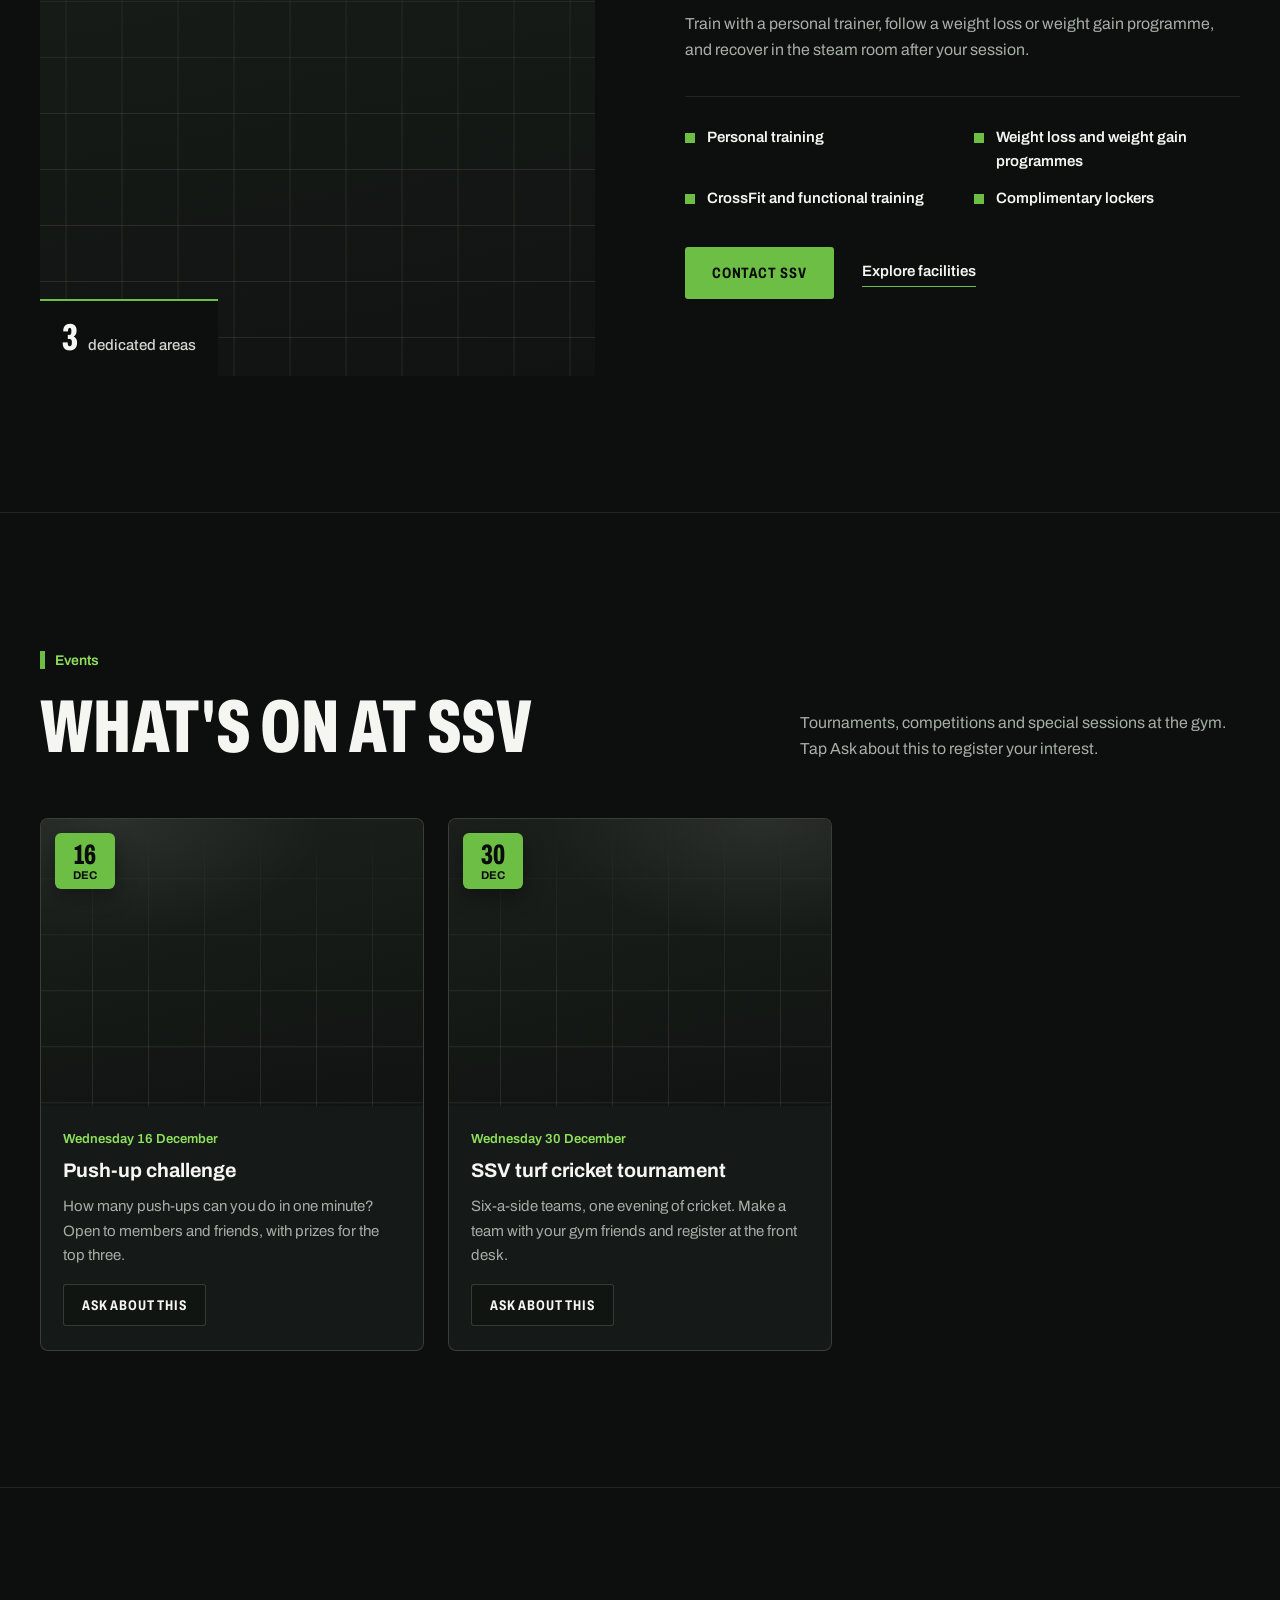
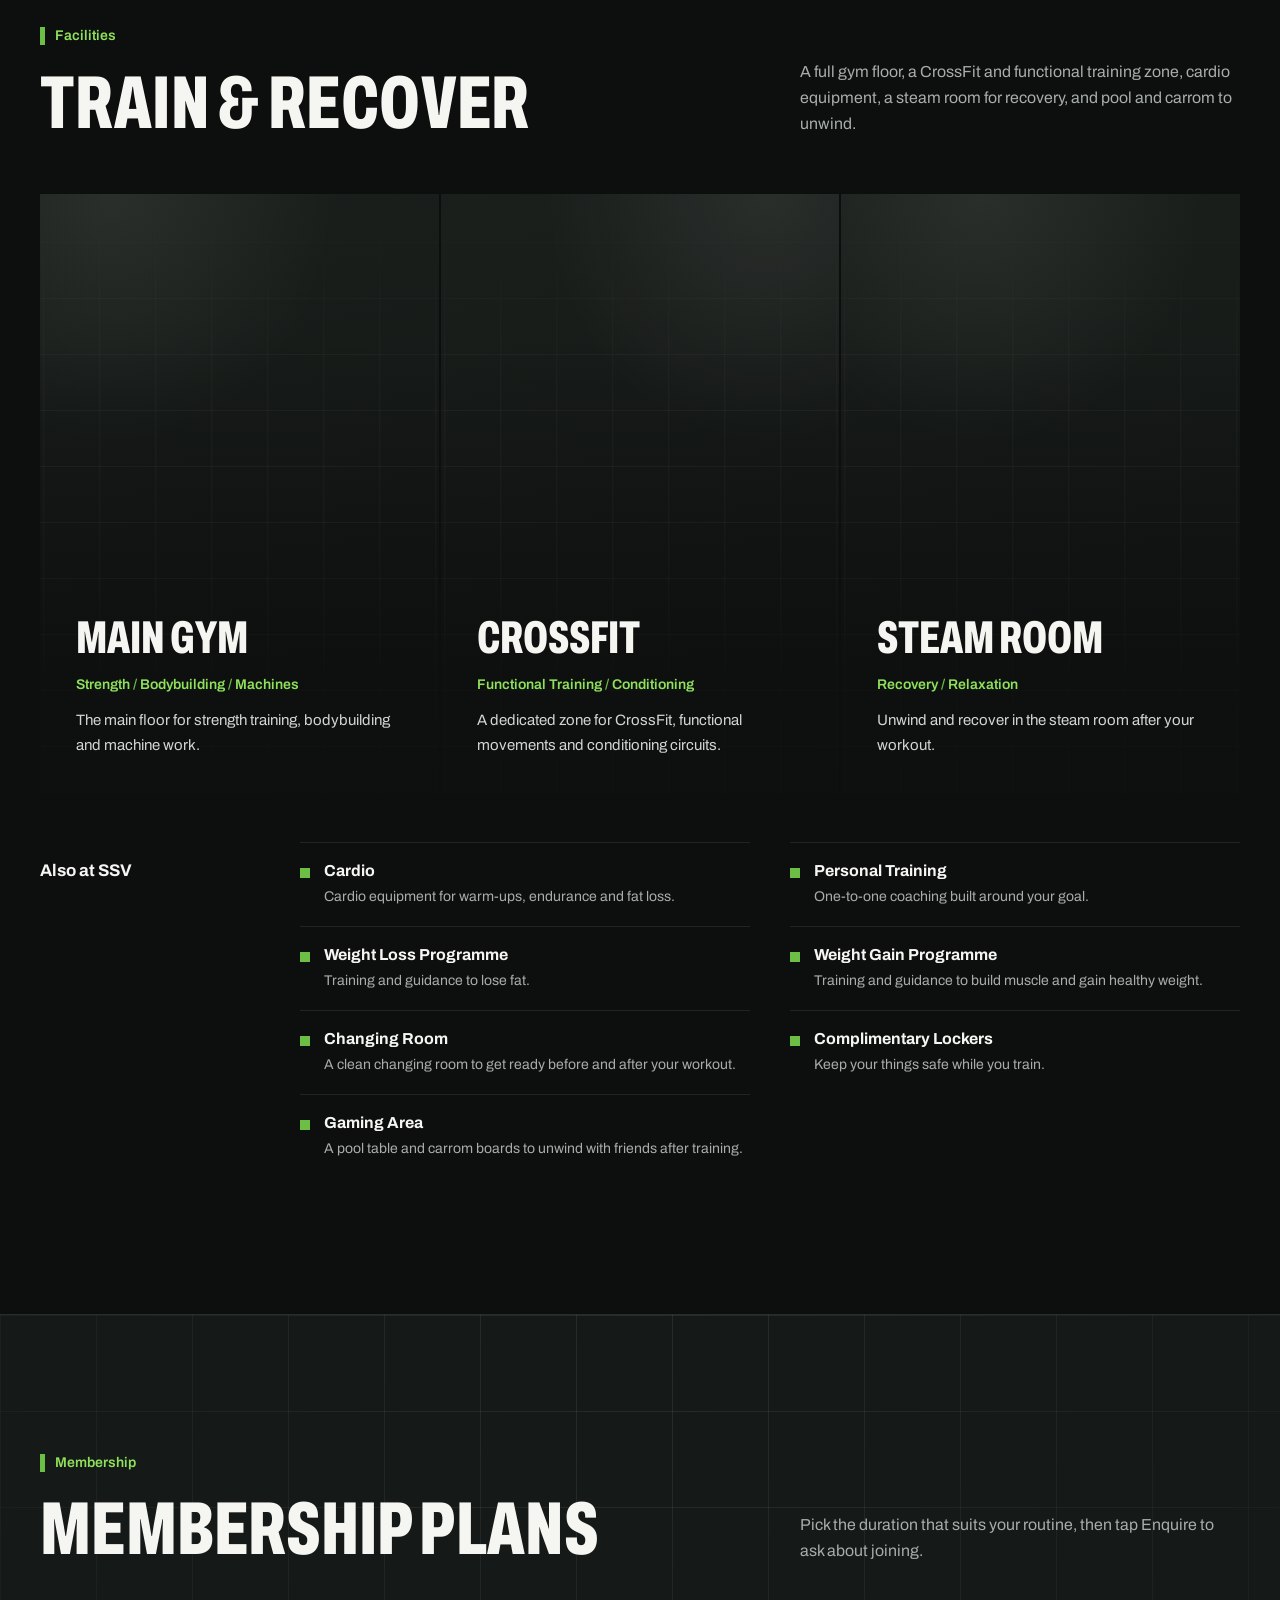
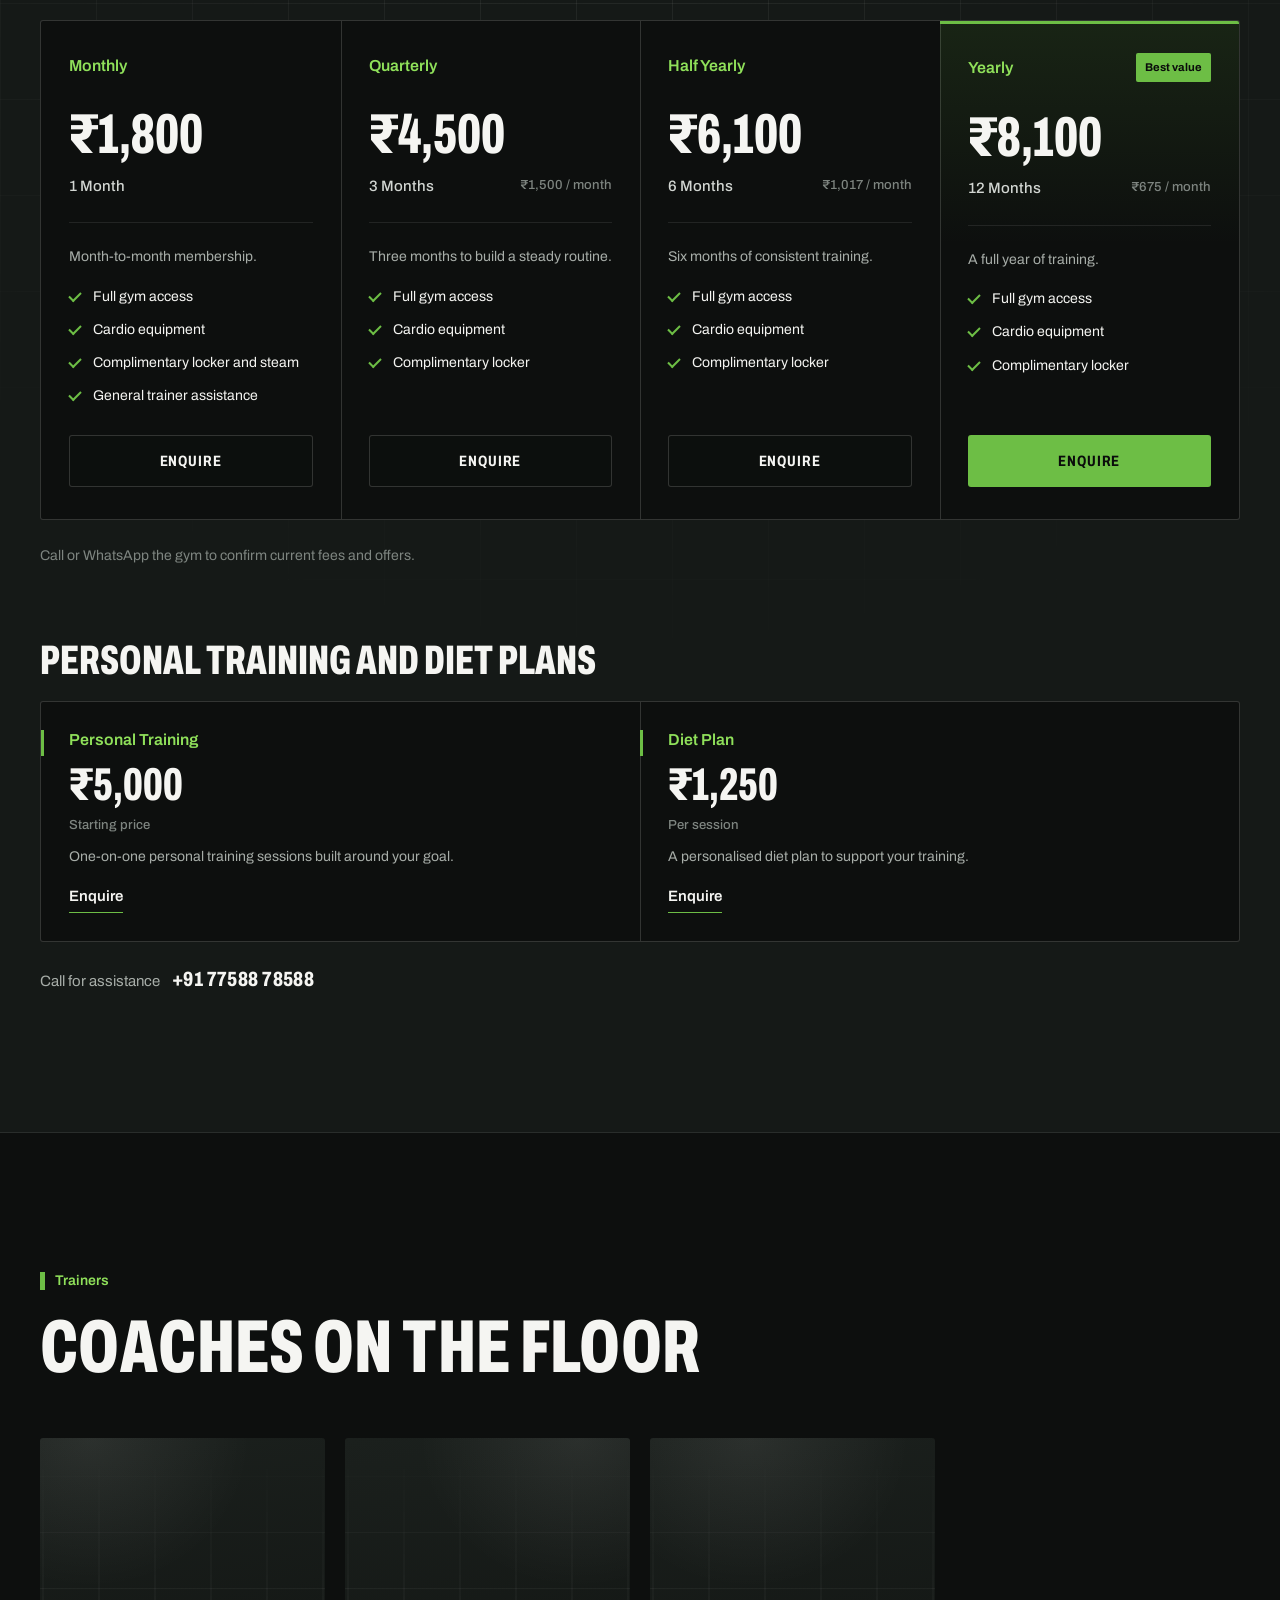
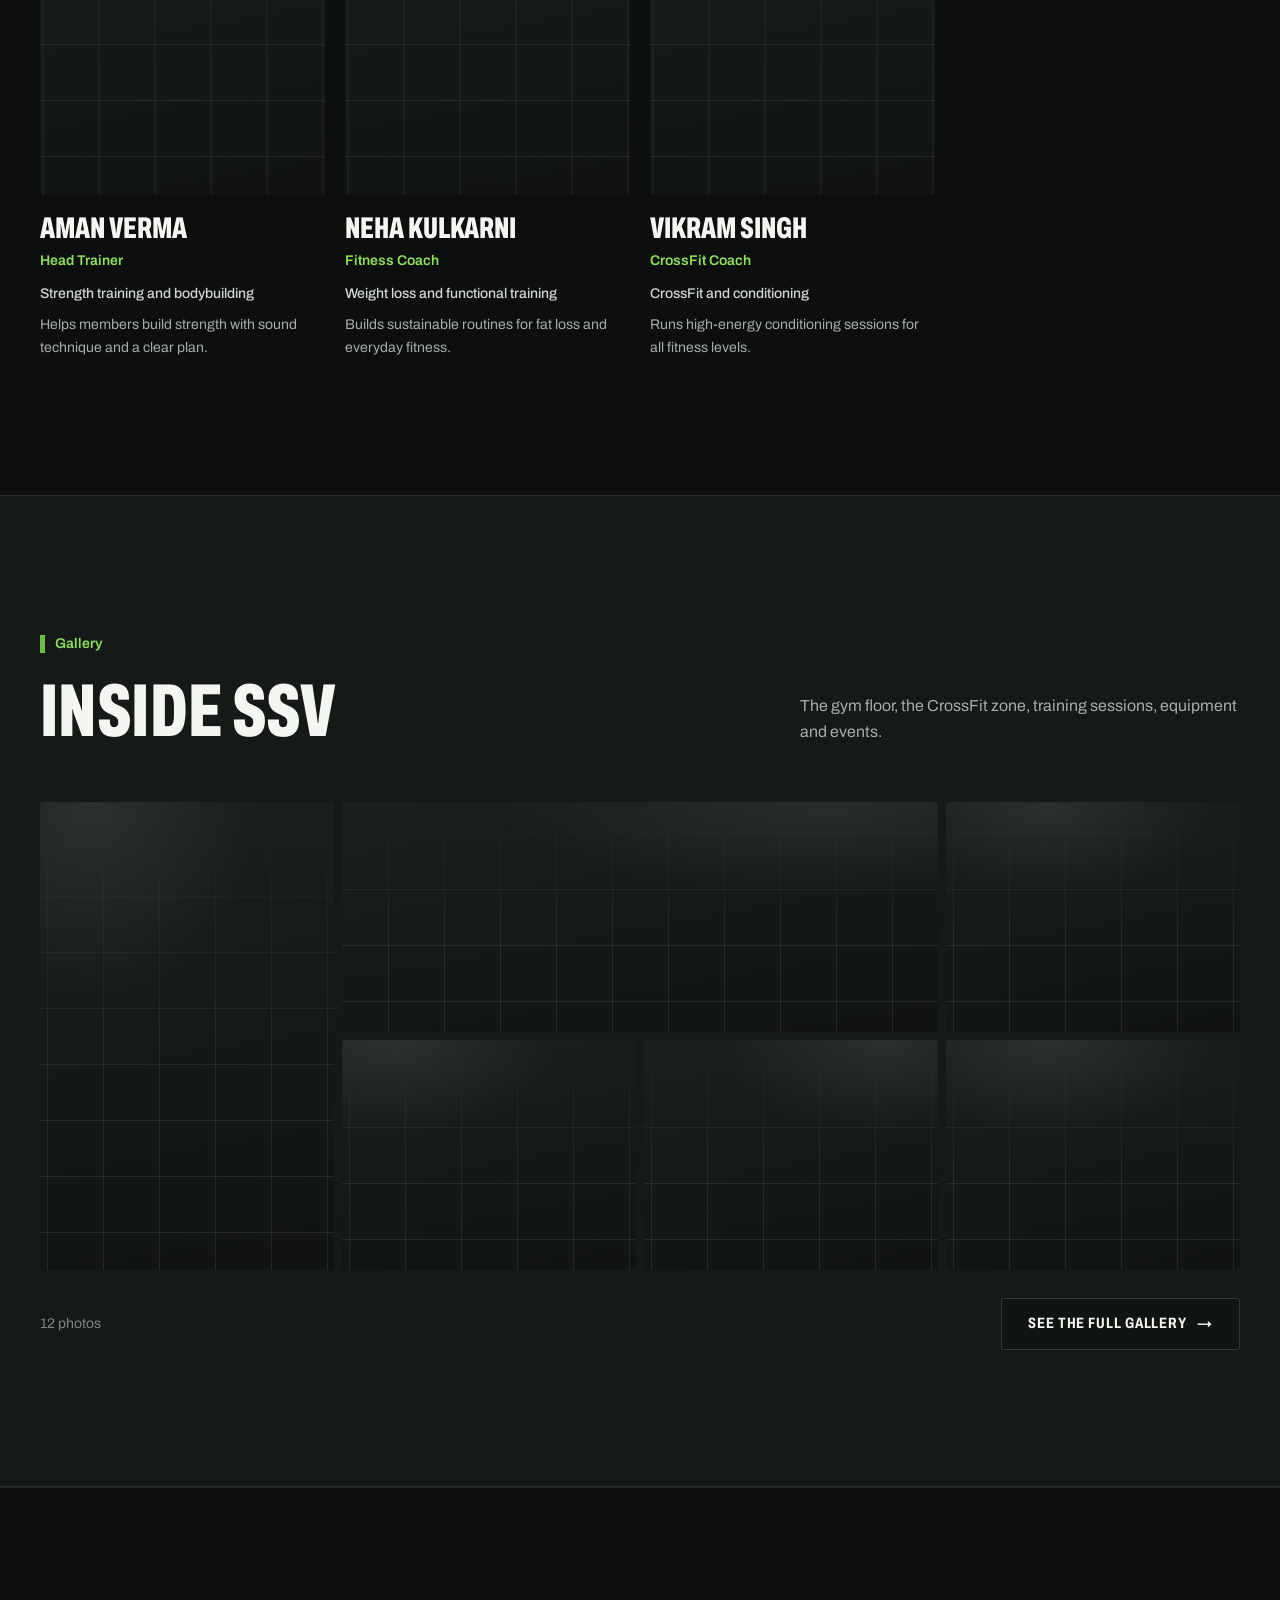
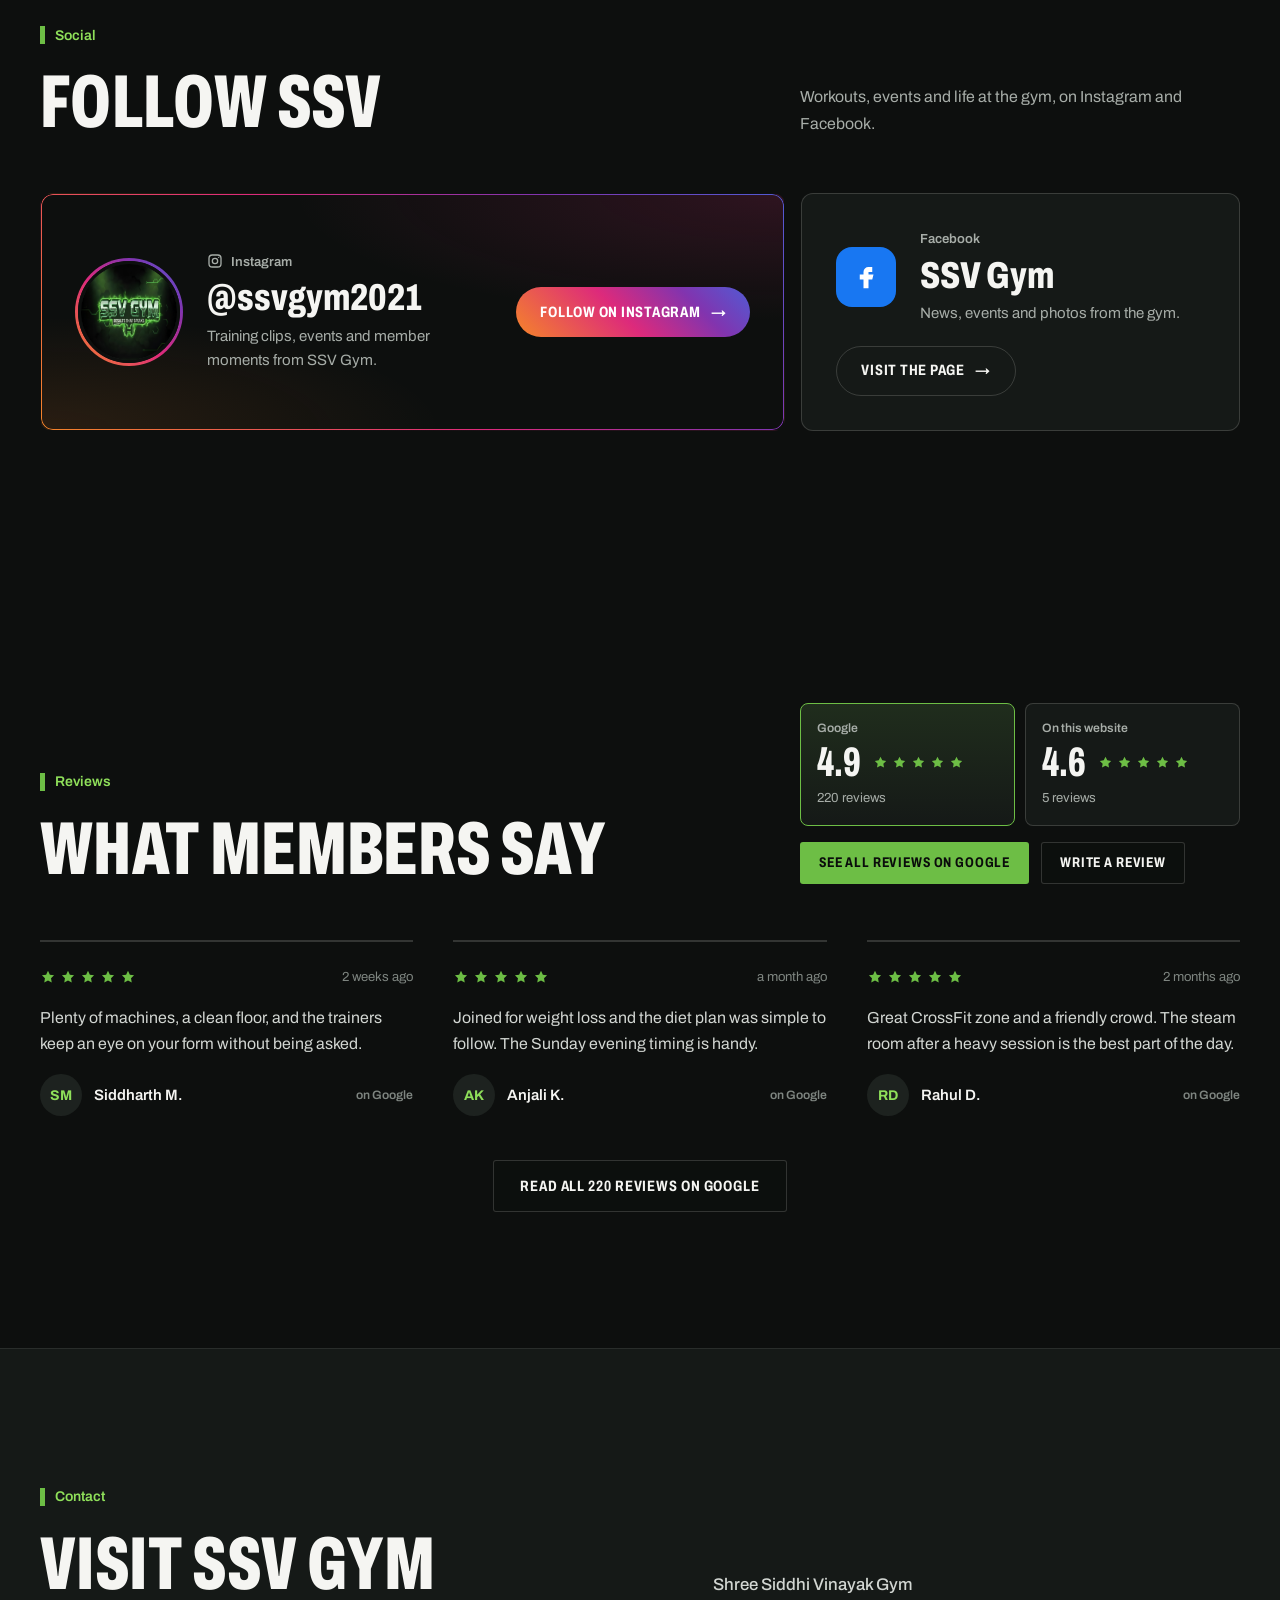
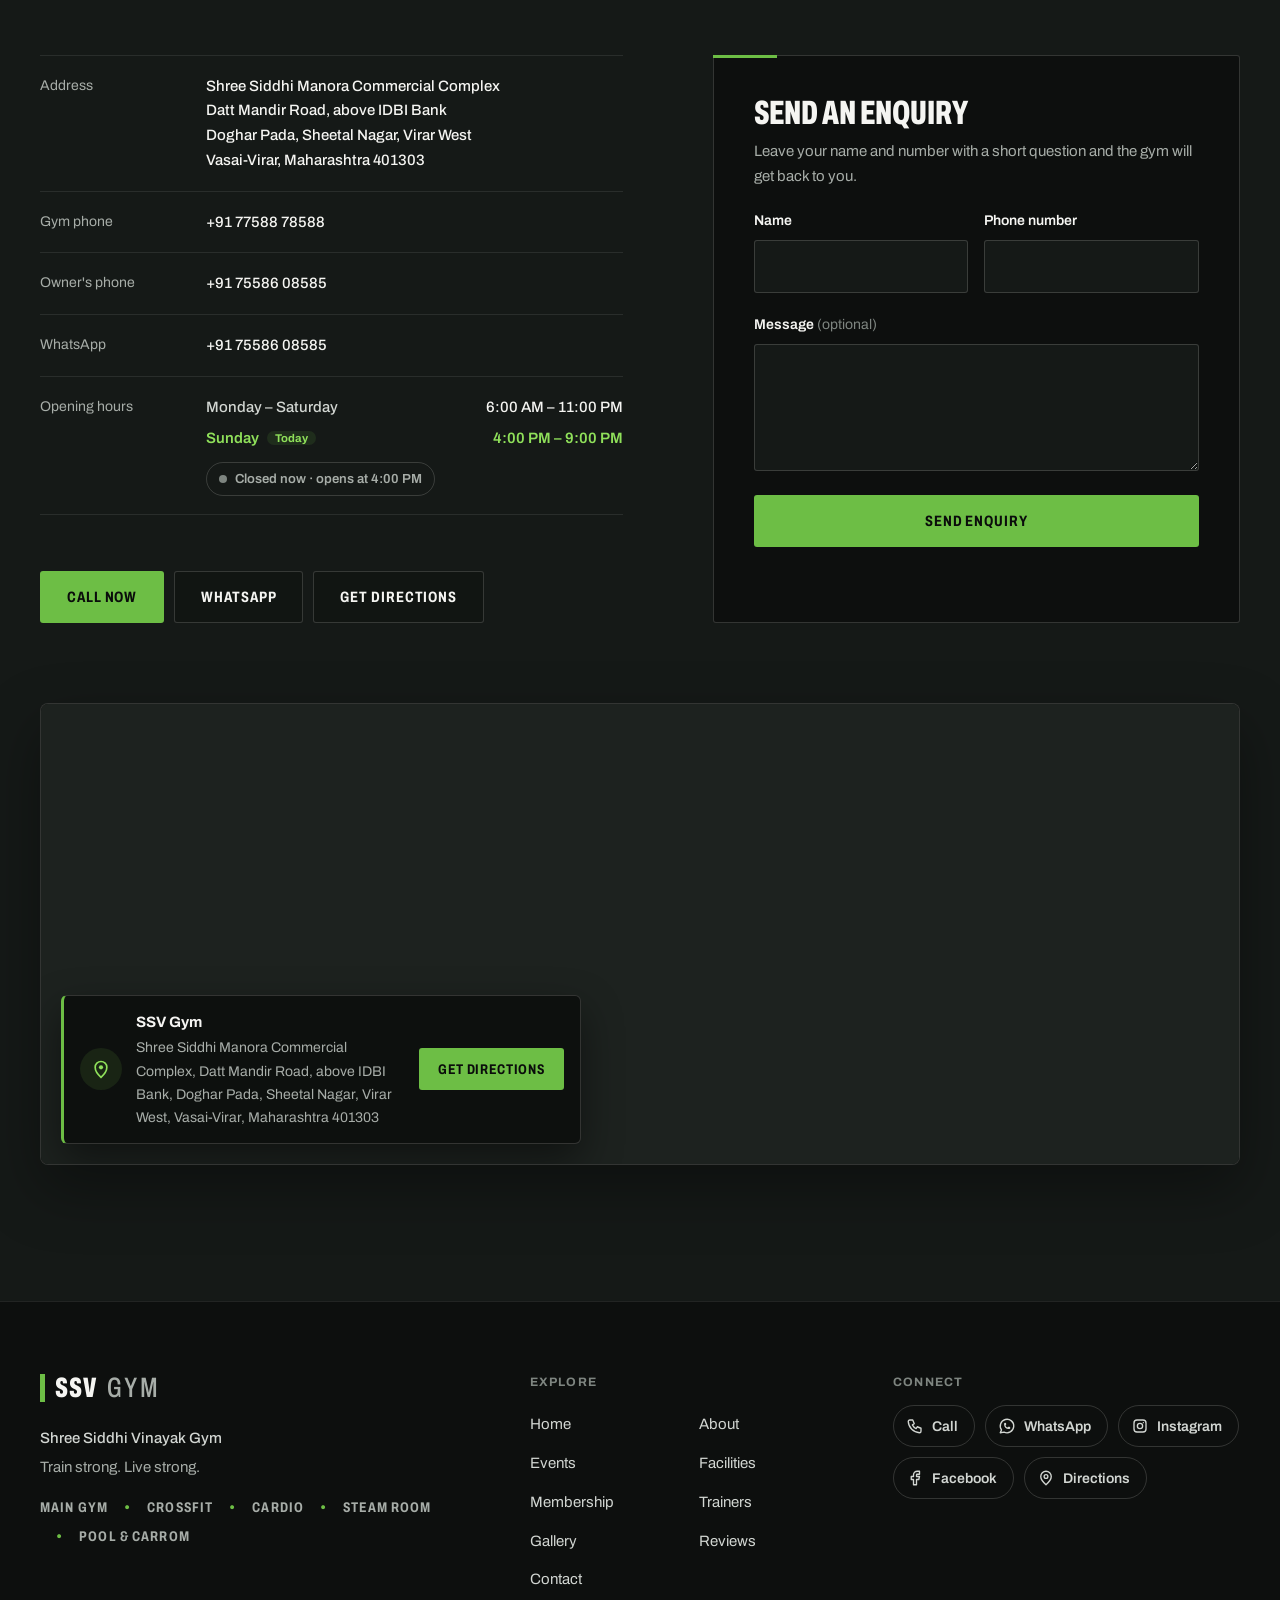
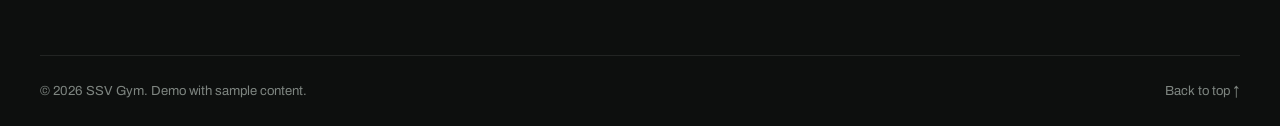
==== commit 6a82e991: "small font in mobile view" ====
--- a/demo/index.html
+++ b/demo/index.html
@@ -12,7 +12,7 @@
   <link rel="preconnect" href="https://fonts.gstatic.com" crossorigin>
   <link rel="preconnect" href="https://images.unsplash.com">
   <link rel="stylesheet" href="https://fonts.googleapis.com/css2?family=Archivo:wdth,wght@62..125,400..800&display=swap">
-  <link rel="stylesheet" href="../css/style.css?v=1.6.2">
+  <link rel="stylesheet" href="../css/style.css?v=1.6.4">
   <link rel="stylesheet" href="demo.css?v=1.6.2">
   <script>document.documentElement.classList.add('js');</script>
   <script type="application/json" id="fallback-general">
--- a/css/style.css
+++ b/css/style.css
@@ -1,5 +1,5 @@
 /* ==========================================================================
-   SSV GYM — WEBSITE STYLES                                           v1.6.2
+   SSV GYM — WEBSITE STYLES                                           v1.6.4
    Palette taken from the gym itself: rubber floor black, charcoal panels,
    machine-frame green (accent only), chalk white. The 5px green bar used in
    the logo is the one recurring ornament. Grids echo the floor tiles.
@@ -38,8 +38,11 @@
 
 /* ---------- base ---------- */
 *, *::before, *::after { box-sizing: border-box; }
-html { scroll-behavior: smooth; -webkit-text-size-adjust: 100%; scrollbar-color: var(--scroll) var(--bg); scrollbar-width: thin; }
+html { scroll-behavior: smooth; -webkit-text-size-adjust: 100%; scrollbar-color: var(--scroll) var(--bg); scrollbar-width: thin; font-size: 15px; }
 body { margin: 0; background: var(--bg); color: var(--text); font: 400 1rem/1.65 var(--font); -webkit-font-smoothing: antialiased; }
+@media (max-width: 760px) {
+  html { font-size: 13.25px; }
+}
 img, svg { display: block; max-width: 100%; }
 a { color: inherit; text-decoration: none; }
 h1, h2, h3, h4, p, ul, dl, dd, figure, blockquote { margin: 0; }
@@ -604,8 +607,18 @@
   .contact__list > div:not([hidden]) ~ div:not([hidden]) { border-top: 1px solid var(--line); }
   .contact__list dt { flex: none; font-size: .875rem; }
   .contact__list dd { text-align: right; }
-  .contact__list > [data-row="address"], .contact__list > [data-row="hours"] { display: grid; gap: 8px; }
-  .contact__list > [data-row="address"] dd, .contact__list > [data-row="hours"] dd { text-align: left; }
+  /* Long rows: label on its own line so the address/hours can use the full width. */
+  .contact__list > [data-row="address"],
+  .contact__list > [data-row="hours"] {
+    display: grid;
+    grid-template-columns: minmax(0, 1fr);
+    justify-content: start;
+    align-items: start;
+    gap: 8px;
+  }
+  .contact__list > [data-row="address"] dd,
+  .contact__list > [data-row="hours"] dd { width: 100%; text-align: left; }
+  .contact__list > [data-row="hours"] .hours { max-width: none; }
   .contact__actions { display: grid; grid-template-columns: 1fr 1fr; margin-top: 20px; }
   .contact__actions .btn { padding: 0 12px; }
   .contact__actions .btn:first-child { grid-column: 1 / -1; }
@@ -669,11 +682,22 @@
   .mobile-bar .btn { min-height: 48px; }
   body.has-mobile-bar { padding-bottom: calc(70px + env(safe-area-inset-bottom)); }
   .nav-open .mobile-bar, .lb-open .mobile-bar, .dialog-open .mobile-bar { display: none; }
+  .nav__link { font-size: 2rem; }
+  .hero__heading { font-size: clamp(2.45rem, 11.4vw, 9.75rem); }
+  .section-head h2 { font-size: clamp(2.4rem, 5.6vw, 5rem); }
+  .about__body h2 { font-size: clamp(2.2rem, 4.8vw, 4.25rem); }
+  .gpage__title { font-size: clamp(2.6rem, 8vw, 6.5rem); }
+  .stat__value { font-size: clamp(2.4rem, 4.4vw, 4rem); }
+  .facility-card__title { font-size: clamp(2rem, 3.2vw, 3.25rem); }
+  .plan__price { font-size: clamp(2.65rem, 4vw, 3.75rem); }
+  .services__title { font-size: clamp(1.8rem, 3.2vw, 2.75rem); }
+  .service__price { font-size: clamp(2.2rem, 3.2vw, 3.25rem); }
 }
 
 /* ---------- phones: tighter spacing, full-width buttons ---------- */
 @media (max-width: 600px) {
   .hero__inner { padding-top: calc(var(--header-h) + 40px); }
+  .hero__heading { font-size: clamp(2.45rem, 11vw, 9.75rem); }
   .hero__actions .btn { flex: 1 1 100%; }
   .hero__sub { margin-top: 20px; }
   .facility-strip { min-height: 56px; font-size: .9375rem; }
